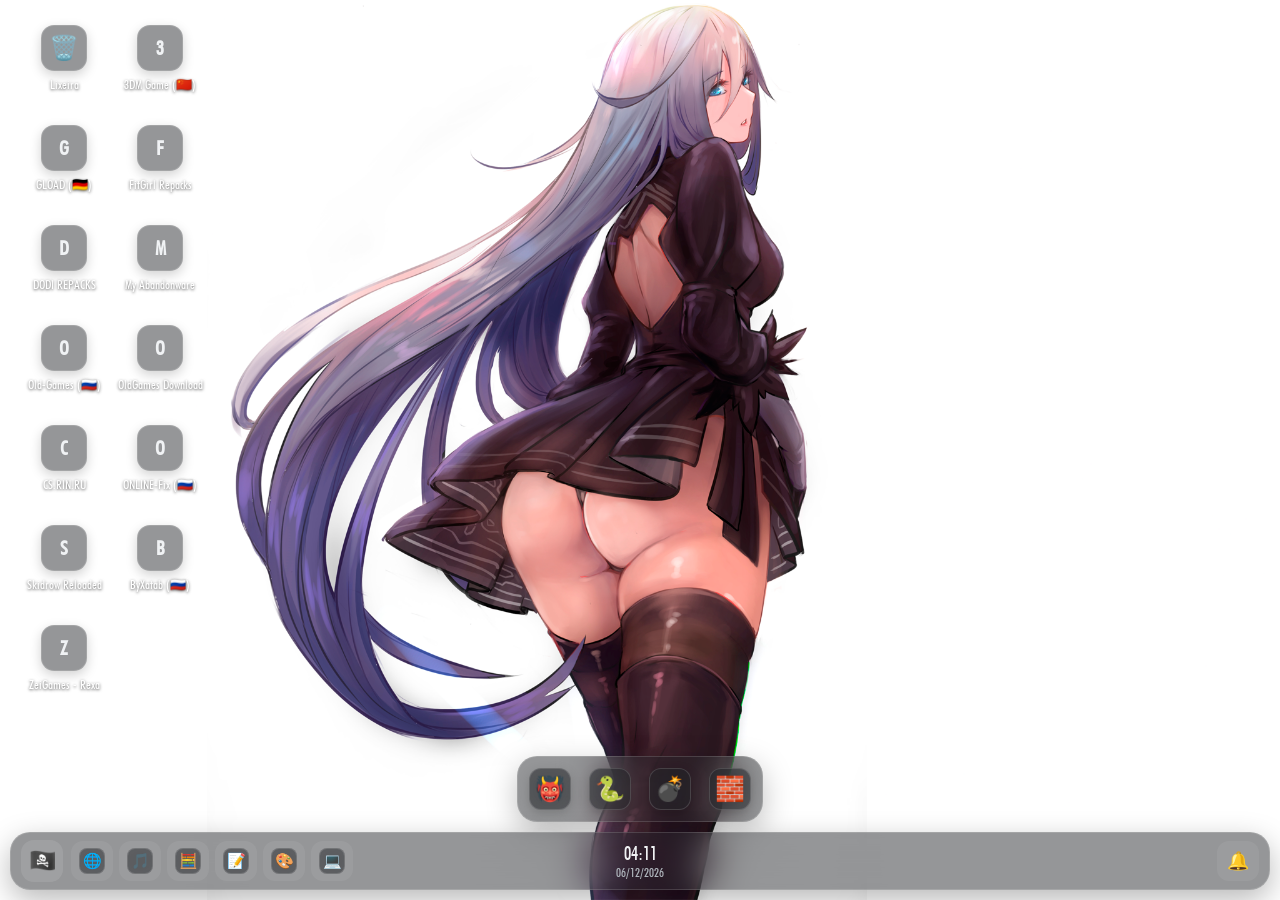
==== index.html @ 624b6090 "Temas, novo link, menus de clique direito e taskbar reordenável" ====
<!DOCTYPE html>
<html lang="pt-BR">
<head>
<meta charset="UTF-8">
<meta name="viewport" content="width=device-width, initial-scale=1.0">
<title>🏴‍☠️PIRATINHA🏴‍☠️</title>
<link rel="icon" type="image/x-icon" href="./Images/favicon.ico">
<style>
@font-face { font-family: "Futura"; src: url('futura medium condensed bt.ttf') format('truetype'); }

:root {
  --wallpaper: #87ceeb;                 /* azul celeste — cor de fundo padrão */
  --glass: rgba(34, 36, 40, .48);
  --glass-strong: rgba(28, 30, 34, .68);
  --glass-line: rgba(255, 255, 255, .14);
  --text: #f0f2f4;
  --text-dim: #aeb4bb;
  --accent: #4aa8ff;
  --radius: 18px;
  --taskbar-h: 58px;
  --blur: 22px;
  --dock-h: 70px;
}
* { box-sizing: border-box; }
html, body { height: 100%; margin: 0; }
html { color-scheme: dark; }
* { scrollbar-width: thin; scrollbar-color: rgba(255,255,255,.28) transparent; }
::-webkit-scrollbar { width: 10px; height: 10px; }
::-webkit-scrollbar-track, ::-webkit-scrollbar-corner { background: transparent; }
::-webkit-scrollbar-thumb { background: rgba(255,255,255,.26); border: 2px solid transparent; border-radius: 10px; background-clip: padding-box; }
::-webkit-scrollbar-thumb:hover { background: rgba(255,255,255,.4); background-clip: padding-box; }
body { font-family: "Futura", system-ui, sans-serif; overflow: hidden; background: var(--wallpaper); }

[data-mode="old"] #os { display: none; }
[data-mode="os"] #old { display: none; }

/* ============ MODO OS ============ */
#os {
  position: fixed; inset: 0; color: var(--text); user-select: none; -webkit-user-select: none;
  background: var(--wallpaper) center / cover no-repeat;
}
#os.dragging iframe { pointer-events: none; }

#desktop { position: absolute; inset: 0 0 calc(var(--taskbar-h) + 20px + var(--dock-h)) 0; z-index: 1; }
.icon {
  position: absolute; width: var(--cw, 96px); height: var(--ch, 100px); display: flex; flex-direction: column; align-items: center; gap: 6px;
  padding: 8px 4px; border-radius: 14px; border: 1px solid transparent; background: none;
  color: #fff; text-shadow: 0 1px 3px rgba(0,0,0,.65); font: inherit; font-size: 13px; line-height: 1.15;
  cursor: default; text-align: center; touch-action: none; transition: left .12s, top .12s;
}
.icon:hover { background: rgba(255,255,255,.22); }
.icon:focus-visible, .icon.sel { outline: none; background: rgba(255,255,255,.32); border-color: rgba(255,255,255,.7); }
.icon.drag { transition: none; z-index: 99990; opacity: .92; cursor: grabbing; }
.icon.hot { background: rgba(255,255,255,.5); border-color: #fff; }
.icon span { overflow-wrap: anywhere; pointer-events: none; }
.icon .tile { pointer-events: none; }
.tile {
  width: 46px; height: 46px; flex: none; border-radius: 13px; display: grid; place-items: center;
  background: var(--glass); border: 1px solid var(--glass-line);
  backdrop-filter: blur(var(--blur)); -webkit-backdrop-filter: blur(var(--blur));
  box-shadow: 0 4px 12px rgba(0,0,0,.18); overflow: hidden;
}
.tile img { width: 26px; height: 26px; }
.tile b { color: var(--text); font-size: 20px; text-shadow: none; }
.tile i { font-style: normal; font-size: 24px; text-shadow: none; }
.badge { position: absolute; top: 2px; right: 18px; min-width: 18px; height: 18px; padding: 0 5px; border-radius: 9px; background: var(--accent); color: #fff; font-size: 11px; display: grid; place-items: center; text-shadow: none; }
.badge:empty { display: none; }

/* janelas */
.win {
  position: absolute; display: flex; flex-direction: column; min-width: 320px; min-height: 220px;
  background: var(--glass-strong); border: 1px solid var(--glass-line); border-radius: var(--radius);
  backdrop-filter: blur(var(--blur)) saturate(1.4); -webkit-backdrop-filter: blur(var(--blur)) saturate(1.4);
  box-shadow: 0 18px 50px rgba(0,0,0,.35); resize: both; overflow: hidden;
}
.win.min { display: none; }
.win.max { inset: 10px 10px calc(var(--taskbar-h) + 20px + var(--dock-h)) 10px !important; width: auto !important; height: auto !important; resize: none; }
.win:not(.active) { box-shadow: 0 8px 24px rgba(0,0,0,.25); }
.win:not(.active) .bar { opacity: .7; }
.bar { display: flex; align-items: center; gap: 10px; height: 42px; padding: 0 10px 0 12px; flex: none; touch-action: none; cursor: default; border-bottom: 1px solid var(--glass-line); }
.bar .tile { width: 24px; height: 24px; border-radius: 7px; box-shadow: none; }
.bar .tile img { width: 15px; height: 15px; }
.bar .tile b { font-size: 12px; }
.bar .tile i { font-size: 14px; }
.bar .title { flex: 1; min-width: 0; font-size: 14px; white-space: nowrap; overflow: hidden; text-overflow: ellipsis; }
.wbtn { width: 30px; height: 30px; border: 0; border-radius: 9px; background: transparent; color: var(--text); font: inherit; font-size: 15px; display: grid; place-items: center; cursor: pointer; text-decoration: none; }
.wbtn:hover { background: rgba(255,255,255,.14); }
.wbtn.close:hover { background: #e5484d; }
.view { flex: 1; min-height: 0; background: #fff; margin: 0 6px; border-radius: 10px; overflow: hidden; }
.view iframe { width: 100%; height: 100%; border: 0; display: block; }
.view.sys { background: transparent; overflow: auto; margin: 0; padding: 10px 12px 12px; }
.hint { flex: none; padding: 7px 12px 8px; font-size: 12px; color: var(--text-dim); }
.hint a { color: var(--accent); }

/* listas dentro de janelas de sistema (lixeira, plano de fundo) */
.sysbar { display: flex; justify-content: space-between; align-items: center; gap: 8px; margin-bottom: 10px; font-size: 13px; color: var(--text-dim); }
.pill { height: 32px; padding: 0 12px; border: 1px solid var(--glass-line); border-radius: 10px; background: rgba(255,255,255,.08); color: var(--text); font: inherit; font-size: 13px; cursor: pointer; }
.pill:hover { background: rgba(255,255,255,.18); }
.srow { display: flex; align-items: center; gap: 10px; width: 100%; padding: 8px 10px; margin-bottom: 4px; border: 1px solid transparent; border-radius: 12px; background: rgba(255,255,255,.05); color: var(--text); font: inherit; font-size: 14px; text-align: left; }
.srow .grow { flex: 1; min-width: 0; overflow: hidden; text-overflow: ellipsis; white-space: nowrap; }
button.srow { cursor: pointer; }
button.srow:hover { background: rgba(255,255,255,.14); }
.srow.on { border-color: var(--accent); }
.srow .tile { width: 30px; height: 30px; border-radius: 9px; box-shadow: none; }
.srow .tile img { width: 18px; height: 18px; }
.srow .tile b { font-size: 14px; }
.thumb { width: 56px; height: 36px; flex: none; border-radius: 8px; background: #3b4048 center / cover no-repeat; border: 1px solid var(--glass-line); }
.srow .pick { flex: 1; min-width: 0; display: flex; align-items: center; gap: 10px; padding: 0; border: 0; background: none; color: inherit; font: inherit; text-align: left; cursor: pointer; }
.srow a.pill { display: inline-grid; place-items: center; width: 32px; padding: 0; text-decoration: none; }
.empty { margin: 18px 4px; font-size: 14px; color: var(--text-dim); line-height: 1.4; }

/* taskbar */
#taskbar {
  position: absolute; left: 10px; right: 10px; bottom: 10px; height: var(--taskbar-h); z-index: 99999;
  display: flex; align-items: center; gap: 8px; padding: 0 10px;
  background: var(--glass); border: 1px solid var(--glass-line); border-radius: 20px;
  backdrop-filter: blur(var(--blur)) saturate(1.4); -webkit-backdrop-filter: blur(var(--blur)) saturate(1.4);
  box-shadow: 0 10px 30px rgba(0,0,0,.28);
}
#tasks { flex: 1; min-width: 0; display: flex; gap: 6px; overflow-x: auto; scrollbar-width: none; }
.task { position: relative; flex: none; max-width: 170px; height: 40px; display: flex; align-items: center; gap: 8px; padding: 0 12px 0 8px; border: 1px solid transparent; border-radius: 12px; background: rgba(255,255,255,.06); color: var(--text); font: inherit; font-size: 13px; cursor: pointer; }
.task:hover { background: rgba(255,255,255,.14); }
.task.active { background: rgba(255,255,255,.18); border-color: var(--glass-line); }
.task.active::after { content: ""; position: absolute; left: 50%; bottom: 2px; width: 14px; height: 3px; margin-left: -7px; border-radius: 3px; background: var(--accent); }
.task .tile { width: 24px; height: 24px; border-radius: 7px; box-shadow: none; }
.task .tile img { width: 15px; height: 15px; }
.task .tile b { font-size: 12px; }
.task .tile i { font-size: 14px; }
.task span { overflow: hidden; text-overflow: ellipsis; white-space: nowrap; }
#startbtn { width: 42px; height: 42px; flex: none; border: 0; border-radius: 13px; background: rgba(255,255,255,.1); font-size: 22px; cursor: pointer; }
#startbtn:hover, #startbtn[aria-expanded="true"] { background: rgba(255,255,255,.22); }
#clock { position: absolute; left: 50%; top: 50%; transform: translate(-50%, -50%); padding: 0 6px; font-size: 19px; text-align: center; line-height: 1.15; color: var(--text); white-space: nowrap; pointer-events: none; }
#clock small { display: block; font-size: 13px; color: var(--text-dim); }

/* fixados na taskbar */
#pins, #tools { flex: none; display: flex; gap: 6px; }
.sep { flex: none; width: 1px; height: 26px; background: var(--glass-line); margin: 0 2px; }
.pin { position: relative; flex: none; width: 42px; height: 40px; display: grid; place-items: center; padding: 0; border: 1px solid transparent; border-radius: 12px; background: rgba(255,255,255,.06); cursor: pointer; }
.pin:hover { background: rgba(255,255,255,.14); }
.pin.active { background: rgba(255,255,255,.18); border-color: var(--glass-line); }
.pin .tile { width: 26px; height: 26px; border-radius: 8px; box-shadow: none; }
.pin .tile img { width: 16px; height: 16px; }
.pin .tile b { font-size: 13px; }
.pin .tile i { font-size: 15px; }
.pin.open::after { content: ""; position: absolute; left: 50%; bottom: 2px; width: 5px; height: 3px; margin-left: -2px; border-radius: 3px; background: var(--text-dim); }
.pin.active::after { width: 14px; margin-left: -7px; background: var(--accent); }

/* dock de jogos */
#dock {
  position: absolute; left: 50%; bottom: calc(var(--taskbar-h) + 20px); transform: translateX(-50%); z-index: 99997;
  display: flex; gap: 8px; padding: 6px; max-width: calc(100vw - 20px);
  background: var(--glass); border: 1px solid var(--glass-line); border-radius: 20px;
  backdrop-filter: blur(var(--blur)) saturate(1.4); -webkit-backdrop-filter: blur(var(--blur)) saturate(1.4);
  box-shadow: 0 10px 30px rgba(0,0,0,.25);
}
.dk { position: relative; width: 52px; height: 52px; display: grid; place-items: center; padding: 0; border: 1px solid transparent; border-radius: 14px; background: none; cursor: pointer; }
.dk:hover { background: rgba(255,255,255,.14); }
.dk .tile { width: 42px; height: 42px; border-radius: 12px; }
.dk .tile i { font-size: 24px; }
.dk.open::after { content: ""; position: absolute; left: 50%; bottom: -1px; width: 5px; height: 3px; margin-left: -2px; border-radius: 3px; background: var(--text-dim); }
.dk.active::after { width: 14px; margin-left: -7px; background: var(--accent); }
.dk::before { content: attr(data-label); position: absolute; bottom: calc(100% + 10px); left: 50%; transform: translateX(-50%); padding: 4px 9px; border-radius: 8px; background: var(--glass-strong); border: 1px solid var(--glass-line); color: var(--text); font-size: 12px; white-space: nowrap; opacity: 0; pointer-events: none; transition: opacity .12s; }
.dk:hover::before { opacity: 1; }

/* tamanho dos ícones, mini-apps, menu de contexto */
.icon .tile { width: var(--ts, 46px); height: var(--ts, 46px); }
.icon .tile img { width: calc(var(--ts, 46px) * .56); height: calc(var(--ts, 46px) * .56); }
.icon .tile i { font-size: calc(var(--ts, 46px) * .52); }
textarea, input[type=text] { user-select: text; -webkit-user-select: text; }
.note { width: 100%; height: 100%; resize: none; border: 0; outline: 0; background: transparent; color: var(--text); font: inherit; font-size: 15px; line-height: 1.5; }
.calc { display: grid; grid-template-columns: repeat(4, 1fr); grid-template-rows: 70px repeat(6, 1fr); gap: 6px; height: 100%; }
.calc .scr { grid-column: 1 / -1; display: flex; align-items: flex-end; justify-content: flex-end; padding: 8px 12px; font-size: 28px; overflow: hidden; background: rgba(0,0,0,.25); border-radius: 12px; }
.calc button { border: 1px solid var(--glass-line); border-radius: 12px; background: rgba(255,255,255,.08); color: var(--text); font: inherit; font-size: 20px; cursor: pointer; }
.calc button:hover { background: rgba(255,255,255,.18); }
.calc .op { background: rgba(74,168,255,.28); }
#ctx { position: fixed; z-index: 100000; min-width: 220px; padding: 6px; display: none; background: var(--glass-strong); border: 1px solid var(--glass-line); border-radius: 14px; backdrop-filter: blur(var(--blur)) saturate(1.4); -webkit-backdrop-filter: blur(var(--blur)) saturate(1.4); box-shadow: 0 14px 40px rgba(0,0,0,.35); }
#ctx button { display: block; width: 100%; padding: 9px 12px; border: 0; border-radius: 9px; background: none; color: var(--text); font: inherit; font-size: 14px; text-align: left; cursor: pointer; }
#ctx button:hover { background: rgba(255,255,255,.14); }
.view.br { padding: 0; display: flex; flex-direction: column; overflow: hidden; }
.tabs { display: flex; align-items: center; gap: 4px; padding: 6px 8px 0; overflow-x: auto; flex: none; }
.tab { display: flex; align-items: center; gap: 6px; max-width: 180px; height: 32px; padding: 0 6px 0 12px; border-radius: 10px 10px 0 0; background: rgba(255,255,255,.06); font-size: 13px; white-space: nowrap; cursor: pointer; }
.tab.on { background: rgba(255,255,255,.18); }
.tab span { overflow: hidden; text-overflow: ellipsis; }
.addr { display: flex; gap: 6px; padding: 6px 8px; flex: none; }
.addr input { flex: 1; min-width: 0; height: 34px; padding: 0 12px; border-radius: 10px; border: 1px solid var(--glass-line); background: rgba(255,255,255,.08); color: var(--text); font: inherit; font-size: 14px; outline: 0; }
.frames { position: relative; flex: 1; min-height: 0; margin: 0 6px 6px; border-radius: 10px; overflow: hidden; background: #fff; }
.bmsg { position: absolute; inset: 0; z-index: 1; display: none; flex-direction: column; align-items: center; justify-content: center; gap: 10px; padding: 24px; text-align: center; background: rgba(28,30,34,.94); color: var(--text); }
.bmsg b { font-size: 18px; font-weight: normal; }
.bmsg span { max-width: 420px; font-size: 14px; line-height: 1.4; color: var(--text-dim); }
.frames iframe { width: 100%; height: 100%; border: 0; display: none; }
.pill.on { border-color: var(--accent); }

/* animações, taskbar no topo, jogos, paint, terminal, spotify */
.win { animation: wopen .14s ease-out; }
@keyframes wopen { from { opacity: 0; } }
.win.closing { opacity: 0; transition: opacity .12s; pointer-events: none; }
.noanim .win { animation: none; } .noanim .win.closing { transition: none; }
@media (prefers-reduced-motion: reduce) { .win { animation: none; } }
#os.tbtop #taskbar { bottom: auto; top: 10px; }
#os.tbtop #start { bottom: auto; top: calc(var(--taskbar-h) + 20px); }
#os.tbtop #dock { bottom: 10px; }
#os.tbtop #desktop { inset: calc(var(--taskbar-h) + 20px) 0 calc(var(--dock-h) + 10px) 0; }
#os.tbtop .win.max { inset: calc(var(--taskbar-h) + 20px) 10px calc(var(--dock-h) + 10px) 10px !important; }
.gw { display: flex; flex-direction: column; align-items: center; gap: 8px; }
.gw canvas { max-width: 100%; border: 1px solid var(--glass-line); border-radius: 8px; }
.hud { font-size: 14px; color: var(--text-dim); text-align: center; }
.ptools { display: flex; flex-wrap: wrap; gap: 6px; align-items: center; margin-bottom: 8px; }
.pcv { width: 100%; height: auto; background: #fff; border-radius: 8px; touch-action: none; cursor: crosshair; }
.term { height: 100%; overflow: auto; padding: 10px; border-radius: 10px; background: #0b0d10; color: #7cfc9a; font: 13px/1.4 ui-monospace, monospace; user-select: text; -webkit-user-select: text; }
.term .out div { white-space: pre-wrap; } .term .in { display: flex; }
.term input { flex: 1; min-width: 0; border: 0; outline: 0; background: none; color: inherit; font: inherit; }
.sp { flex: 1; min-width: 0; height: 34px; padding: 0 12px; border-radius: 10px; border: 1px solid var(--glass-line); background: rgba(255,255,255,.08); color: var(--text); font: inherit; font-size: 14px; outline: 0; }

/* notificações, modal, reboot */
#bell { font-size: 18px; color: var(--text); } .dot { position: absolute; top: 7px; right: 9px; width: 9px; height: 9px; border-radius: 50%; background: #e5484d; border: 1px solid var(--glass-strong); display: none; } #bell.alert .dot { display: block; }
#toasts { position: absolute; right: 14px; bottom: calc(var(--taskbar-h) + 20px); z-index: 99996; display: flex; flex-direction: column; gap: 8px; pointer-events: none; }
#os.tbtop #toasts { bottom: 20px; } #os.tbtop #npanel { bottom: auto; top: calc(var(--taskbar-h) + 20px); }
.toast { pointer-events: auto; display: flex; gap: 12px; align-items: center; width: 310px; padding: 12px 14px; border-radius: 14px; background: var(--glass-strong); border: 1px solid var(--glass-line); backdrop-filter: blur(var(--blur)); -webkit-backdrop-filter: blur(var(--blur)); box-shadow: 0 12px 32px rgba(0,0,0,.35); cursor: pointer; animation: wopen .2s; }
.toast.game { background: linear-gradient(135deg, rgba(23,26,33,.96), rgba(34,48,66,.96)); border-color: rgba(102,192,244,.45); }
.toast.out { opacity: 0; transition: opacity .25s; } .noanim .toast { animation: none; }
.toast .ti { font-size: 26px; } .toast b { display: block; font-size: 14px; font-weight: normal; } .toast em { font-style: normal; font-size: 13px; color: var(--text-dim); }
#npanel { position: absolute; right: 10px; bottom: calc(var(--taskbar-h) + 20px); z-index: 99998; display: none; width: min(360px, calc(100vw - 20px)); max-height: 420px; overflow: auto; padding: 12px; background: var(--glass-strong); border: 1px solid var(--glass-line); border-radius: 18px; backdrop-filter: blur(var(--blur)); -webkit-backdrop-filter: blur(var(--blur)); box-shadow: 0 20px 50px rgba(0,0,0,.4); }
.nh { display: flex; justify-content: space-between; align-items: center; margin-bottom: 10px; } .nh b { font-weight: normal; }
.pill.danger { background: rgba(229,72,77,.16); border-color: rgba(229,72,77,.5); color: #ffb4b6; } .pill.danger:hover { background: rgba(229,72,77,.3); }
.modal { position: fixed; inset: 0; z-index: 100001; display: grid; place-items: center; background: rgba(0,0,0,.45); }
.modal .box { width: min(380px, calc(100vw - 32px)); padding: 20px; border-radius: 18px; background: var(--glass-strong); border: 1px solid var(--glass-line); backdrop-filter: blur(var(--blur)); -webkit-backdrop-filter: blur(var(--blur)); box-shadow: 0 20px 60px rgba(0,0,0,.5); }
.modal p { margin: 0 0 16px; line-height: 1.5; } .modal .mb { display: flex; justify-content: flex-end; gap: 8px; }
.blackout { position: fixed; inset: 0; z-index: 100003; background: #000; color: #777; display: grid; place-items: center; font-size: 18px; text-align: center; padding: 24px; cursor: pointer; }
.bsod { position: fixed; inset: 0; z-index: 100004; background: #0a56b8; color: #fff; padding: 8vw; font-size: 20px; line-height: 1.5; }
.pbar { height: 10px; border-radius: 6px; background: rgba(255,255,255,.12); overflow: hidden; } .pbar i { display: block; height: 100%; width: 0; background: var(--accent); transition: width .3s; }
.startfoot { display: flex; justify-content: flex-end; gap: 6px; padding-top: 10px; border-top: 1px solid var(--glass-line); }

.blackout.upd { cursor: default; color: #ddd; background: #0b0d10; } .upd p { margin: 6px 0; } .upd .up2 { font-size: 28px; } .upd .uw { font-size: 14px; color: #888; }
.spin { width: 44px; height: 44px; margin: 0 auto 18px; border-radius: 50%; border: 4px solid rgba(255,255,255,.2); border-top-color: #fff; animation: spin 1s linear infinite; } @keyframes spin { to { transform: rotate(360deg); } }

/* start menu */
#start {
  position: absolute; left: 10px; bottom: calc(var(--taskbar-h) + 20px); z-index: 99998;
  width: min(340px, calc(100vw - 20px)); max-height: min(520px, calc(100vh - 100px));
  display: none; flex-direction: column; gap: 12px; padding: 14px;
  background: var(--glass-strong); border: 1px solid var(--glass-line); border-radius: 22px;
  backdrop-filter: blur(var(--blur)) saturate(1.4); -webkit-backdrop-filter: blur(var(--blur)) saturate(1.4);
  box-shadow: 0 20px 60px rgba(0,0,0,.4);
}
#start.open { display: flex; animation: pop .14s ease-out; }
@keyframes pop { from { opacity: 0; transform: translateY(8px) scale(.98); } }
.starthead { display: flex; justify-content: space-between; align-items: center; gap: 10px; }
.starthead b { font-size: 18px; font-weight: normal; letter-spacing: .06em; }
.starthead button { height: 34px; padding: 0 12px; border: 1px solid var(--glass-line); border-radius: 11px; background: rgba(255,255,255,.08); color: var(--text); font: inherit; font-size: 13px; cursor: pointer; }
.starthead button:hover { background: rgba(255,255,255,.18); }
#search { width: 100%; height: 40px; padding: 0 14px; border-radius: 12px; border: 1px solid var(--glass-line); background: rgba(255,255,255,.08); color: var(--text); font: inherit; font-size: 14px; outline: none; user-select: text; -webkit-user-select: text; }
#search:focus { border-color: var(--accent); }
#search::placeholder { color: var(--text-dim); }
#apps { overflow-y: auto; display: flex; flex-direction: column; gap: 2px; padding-right: 2px; }
#apps h3 { margin: 10px 0 4px 6px; font-size: 12px; font-weight: normal; color: var(--text-dim); }
#apps h3:first-child { margin-top: 0; }
.row { display: flex; justify-content: space-between; align-items: baseline; gap: 12px; width: 100%; padding: 9px 12px; border: 0; border-radius: 10px; background: none; color: var(--text); font: inherit; font-size: 14px; text-align: left; cursor: pointer; }
.row:hover, .row:focus-visible { background: rgba(255,255,255,.14); outline: none; }
.row .h { flex: none; font-size: 11px; color: var(--text-dim); }

/* ============ MODO ANTIGO (estilos originais) ============ */
#old { position: fixed; inset: 0; background: black; text-align: center; overflow: auto; font-family: "Futura", "monospace"; }
#old h1 { font-size: 125px; margin-top: 50px; color: #d9d9d9; text-align: center; text-shadow: 2px 2px 4px #404040; font-family: "Futura", "monospace"; }
#old h2 { color: white; font-family: "Futura", "monospace"; font-size: 20px; letter-spacing: 4px; text-transform: uppercase; margin: 0; }
#old .divider { display: flex; align-items: center; width: 60%; max-width: 600px; margin: 25px auto; }
#old .divider::before, #old .divider::after { content: ""; flex: 1; height: 1px; background-color: #404040; }
#old .divider span { padding: 0 15px; font-size: 12px; letter-spacing: 3px; color: #808080; font-family: "Futura", "monospace"; }
#old section { margin-top: 20px; }
#old .link { position: relative; font-size: 25px; display: flex; flex-wrap: wrap; justify-content: center; margin-top: 15px; }
#old .link a:link, #old .link a:visited { box-sizing: border-box; background-color: #0d0d0d; color: #d9d9d9; padding: 20px; border: 2px solid transparent; border-radius: 20px; text-align: center; text-decoration: none; display: inline-block; margin: -1px; }
#old .link a:hover, #old .link a:active { color: #0066CC; background-color: transparent; border-color: #003568; z-index: 1; position: relative; }
#old footer { color: #151515; font-size: 8px; position: absolute; bottom: 0; right: 0; }
#old footer a:link, #old footer a:visited { color: #151515; text-decoration: none; }
#old footer a:hover, #old footer a:active { color: purple; }
#oldswitch { position: fixed; left: 14px; bottom: 14px; z-index: 5; height: 34px; padding: 0 12px; border: 1px solid rgba(255,255,255,.14); border-radius: 11px; background: rgba(255,255,255,.08); color: #f0f2f4; font: inherit; font-size: 13px; cursor: pointer; }
#oldswitch:hover { background: rgba(255,255,255,.18); }

@media (max-width: 640px) { #clock { display: none; } .win { min-width: 0; } }
@media (prefers-reduced-motion: reduce) { #start.open { animation: none; } .icon { transition: none; } }
</style>
</head>
<body data-mode="os">

<!-- ================= MODO OS ================= -->
<div id="os">
  <div id="desktop"></div>
  <div id="dock"></div>
  <div id="ctx"></div>
  <div id="toasts"></div>
  <div id="npanel"></div>

  <div id="start" role="dialog" aria-label="Menu Iniciar">
    <div class="starthead"><b>🏴‍☠️ PIRATINHA</b><button id="startset">Configurações</button></div>
    <input id="search" type="search" placeholder="Buscar site…" autocomplete="off">
    <div id="apps"></div>
    <div class="startfoot"><button class="pill" id="st-off">⏻ Desligar</button><button class="pill" id="st-re">⟳ Reiniciar</button></div>
  </div>

  <div id="taskbar">
    <button id="startbtn" aria-label="Menu Iniciar" aria-expanded="false" title="Iniciar">🏴‍☠️</button>
    <div id="tools"></div>
    <div id="tasks"></div>
    <button id="bell" class="pin" title="Notificações" aria-label="Notificações">🔔<i class="dot"></i></button>
    <div id="clock"></div>
  </div>
</div>

<!-- ================= MODO ANTIGO ================= -->
<div id="old">
  <h1>🏴‍☠️PIRATINHA🏴‍☠️</h1>
  <section>
    <h2>Recomendados</h2>
    <div class="link" id="old-rec"></div>
  </section>
  <div class="divider"><span>Outros</span></div>
  <section>
    <div class="link" id="old-out"></div>
  </section>
  <footer><p><a href="https://desciclopedia.org/wiki/Especial:Aleat%C3%B3ria" target="_blank">AAAAAAAAAA</a></p></footer>
  <button id="oldswitch" data-switch title="Voltar ao modo OS">Modo OS</button>
</div>

<script>
const LINKS = [
  { n: 'CS.RIN.RU',          u: 'https://cs.rin.ru/forum/index.php',              g: 'rec' },
  { n: 'FitGirl Repacks',    u: 'https://fitgirl-repacks.site/',                  g: 'rec' },
  { n: 'DODI REPACKS',       u: 'https://dodi-repacks.site/',                     g: 'rec' },
  { n: 'Skidrow Reloaded',   u: 'https://www.skidrowreloaded.com/',               g: 'rec' },
  { n: 'ByXatab (🇷🇺)',       u: 'https://byxatab.com/',                           g: 'rec' },
  { n: 'GLOAD (🇩🇪)',         u: 'https://gload.to/',                              g: 'out' },
  { n: 'ZeiGames - Rexa',    u: 'https://zeigames.com/',                          g: 'out' },
  { n: 'OldGames Download',  u: 'https://oldgamesdownload.com/browse/platform/',  g: 'out' },
  { n: 'My Abandonware',     u: 'https://www.myabandonware.com/',                 g: 'out' },
  { n: 'ONLINE-Fix (🇷🇺)',    u: 'https://online-fix.me/',                         g: 'out' },
  { n: 'Old-Games (🇷🇺)',     u: 'https://www.old-games.ru/catalog/',              g: 'out' },
  { n: '3DM Game (🇨🇳)',      u: 'https://www.3dmgame.com/games',                  g: 'out' },
];
const GAMES = [                                  // aparecem na dock; adicione novos jogos aqui
  { n: 'DOOM', file: 'DOOM.exe', u: './games/index.html', g: 'game', e: '👹', local: true, max: true },
];
const FOOTER_URL = 'https://desciclopedia.org/wiki/Especial:Aleat%C3%B3ria';


const $ = (s, r = document) => r.querySelector(s);
const os = $('#os'), desk = $('#desktop'), startEl = $('#start'), startBtn = $('#startbtn');
const store = {
  get(k, d) { try { const v = localStorage.getItem(k); return v ? JSON.parse(v) : d; } catch (e) { return d; } },
  set(k, v) { try { localStorage.setItem(k, JSON.stringify(v)); } catch (e) {} },
};

/* ---------- tiles ---------- */
function tile(l) {
  const t = document.createElement('div'); t.className = 'tile';
  if (l.e) { t.innerHTML = '<i>' + l.e + '</i>'; return t; }
  const img = new Image(); img.alt = ''; img.draggable = false;
  img.src = 'https://www.google.com/s2/favicons?domain=' + new URL(l.u).hostname + '&sz=64';
  img.onerror = () => { t.innerHTML = ''; const b = document.createElement('b'); b.textContent = l.n.replace(/[^\p{L}\p{N}]/gu, '').charAt(0).toUpperCase(); t.append(b); };
  t.append(img); return t;
}
const etile = e => () => { const t = document.createElement('div'); t.className = 'tile'; t.innerHTML = '<i>' + e + '</i>'; return t; };

/* ---------- janelas ---------- */
const wins = new Map(); let z = 10, offset = 0, active = null;
function createWindow(o) {
  closeStart(); o.pin = o.pin || pinBtns.get(o.id);
  if (wins.has(o.id)) { const w = wins.get(o.id); w.el.classList.remove('min'); focusWin(w); return w; }
  const vw = innerWidth, vh = innerHeight - 160;
  const W = Math.min(o.w, vw - 20), H = Math.min(o.h, vh - 20);
  const el = document.createElement('div'); el.className = 'win';
  const o2 = offset - 48;                          // pequeno deslocamento para janelas não ficarem exatamente empilhadas
  el.style.cssText = `width:${W}px;height:${H}px;left:${Math.max(10, Math.min(Math.round((vw - W) / 2 + o2), vw - W - 10))}px;top:${Math.max(10, Math.round((vh - H) / 2 + o2))}px`;
  offset = (offset + 24) % 120;
  el.innerHTML = `<div class="bar"><span class="title"></span>${o.ext ? '<a class="wbtn ext" target="_blank" rel="noopener" title="Abrir em nova aba">↗</a>' : ''}
    <button class="wbtn mn" title="Minimizar">–</button><button class="wbtn mx" title="Maximizar">▢</button><button class="wbtn close" title="Fechar">✕</button></div>
    <div class="view${o.sys ? ' sys' : ''}"></div>${o.hint || ''}`;
  $('.bar', el).prepend(o.mk()); $('.title', el).textContent = o.title;
  if (o.ext) $('.ext', el).href = o.ext;

  let btn = o.pin;                                   // app fixado (taskbar ou dock): reaproveita o botão
  if (btn) btn.classList.add('open');
  else {
    btn = document.createElement('button'); btn.className = 'task';
    btn.append(o.mk()); const sp = document.createElement('span'); sp.textContent = o.title; btn.append(sp);
    $('#tasks').append(btn);
  }
  os.append(el);

  const w = { id: o.id, el, btn };
  wins.set(o.id, w);
  o.body($('.view', el), w);
  if (!o.pin) btn.onclick = () => toggleWin(w);
  el.addEventListener('pointerdown', () => focusWin(w));
  $('.mn', el).onclick = () => minimize(w);
  $('.mx', el).onclick = () => el.classList.toggle('max');
  $('.close', el).onclick = () => { const kill = () => { el.remove(); if (o.pin) btn.classList.remove('open', 'active'); else btn.remove(); wins.delete(o.id); if (active === w) active = null; refresh(); }; if (pref.an) { el.classList.add('closing'); setTimeout(kill, 130); } else kill(); };

  const bar = $('.bar', el);
  bar.addEventListener('contextmenu', e => showCtx(e, [['➖ Minimizar', () => minimize(w)], [el.classList.contains('max') ? '🗗 Restaurar' : '🗖 Maximizar', () => el.classList.toggle('max')], ...(o.ext ? [['↗ Abrir em nova aba', () => window.open(o.ext, '_blank', 'noopener')]] : []), ['✕ Fechar', () => $('.close', el).click()]]));
  bar.addEventListener('dblclick', e => { if (!e.target.closest('.wbtn')) el.classList.toggle('max'); });
  bar.addEventListener('pointerdown', e => {
    if (e.target.closest('.wbtn') || el.classList.contains('max')) return;
    const r = el.getBoundingClientRect(), dx = e.clientX - r.left, dy = e.clientY - r.top;
    bar.setPointerCapture(e.pointerId); os.classList.add('dragging');
    const move = ev => {
      el.style.left = Math.max(-r.width + 80, Math.min(ev.clientX - dx, innerWidth - 80)) + 'px';
      el.style.top = Math.max(0, Math.min(ev.clientY - dy, innerHeight - 100)) + 'px';
    };
    const up = () => { os.classList.remove('dragging'); bar.removeEventListener('pointermove', move); bar.removeEventListener('pointerup', up); bar.removeEventListener('pointercancel', up); };
    bar.addEventListener('pointermove', move); bar.addEventListener('pointerup', up); bar.addEventListener('pointercancel', up);
  });
  el.addEventListener('pointerdown', e => {          // canto de redimensionar: iframe não pode roubar o mouse
    const r = el.getBoundingClientRect();
    if (e.clientX > r.right - 22 && e.clientY > r.bottom - 22) {
      os.classList.add('dragging'); addEventListener('pointerup', () => os.classList.remove('dragging'), { once: true });
    }
  });
  focusWin(w); return w;
}
function toggleWin(w) { if (active === w && !w.el.classList.contains('min')) minimize(w); else { w.el.classList.remove('min'); focusWin(w); } }
function minimize(w) { const f = () => { w.el.classList.add('min'); w.el.classList.remove('closing'); }; if (pref.an) { w.el.classList.add('closing'); setTimeout(f, 130); } else f(); if (active === w) active = null; refresh(); }
function focusWin(w) { active = w; w.el.style.zIndex = ++z; refresh(); }
function refresh() { wins.forEach(w => { const on = w === active && !w.el.classList.contains('min'); w.el.classList.toggle('active', on); w.btn.classList.toggle('active', on); }); }

const pinBtns = new Map();                           // url -> botão fixado (taskbar ou dock)
function toggleApp(l) { const w = wins.get(l.u); if (w) toggleWin(w); else openApp(l); }
function openApp(l) {
  const isNew = !wins.has(l.u);
  const w = createWindow({
    pin: pinBtns.get(l.u),
    id: l.u, title: l.n, mk: () => tile(l), w: l.local ? 1000 : 960, h: l.local ? 660 : 620, ext: l.u,
    hint: l.local ? `<div class="hint">Clique dentro do jogo para ativar teclado e mouse. <a target="_blank" rel="noopener" href="${l.u}">Abrir em nova aba</a></div>` : `<div class="hint">Página em branco ou recusada? O site bloqueia exibição incorporada. <a target="_blank" rel="noopener" href="${l.u}">Abrir em nova aba</a></div>`,
    body: v => { v.innerHTML = `<iframe src="${l.u}" referrerpolicy="no-referrer" allow="fullscreen"></iframe>`; $('iframe', v).title = l.n; },
  });
  if (isNew && l.max) w.el.classList.add('max');      // jogos abrem maximizados
}

/* ---------- grid de ícones ---------- */
let CW = 96, CH = 100; const PAD = 16;
let cols = 1, rows = 1;
const saved = {};                                      // posições da sessão: url -> [coluna, linha] (sorteadas a cada acesso)
const ORDER = [...LINKS];
if (store.get('piratinha-pref', {}).shuf !== false) for (let i = ORDER.length - 1; i > 0; i--) { const j = Math.floor(Math.random() * (i + 1)); [ORDER[i], ORDER[j]] = [ORDER[j], ORDER[i]]; }
let frozen = false;
const trashed = new Set(store.get('piratinha-trash', []));
const cell = new Map();                                // posições efetivas
const icons = new Map();
const reserved = (c, r) => r === 0 && c === 0;   // célula da lixeira
const taken = (c, r, except) => { for (const [k, p] of cell) if (k !== except && p[0] === c && p[1] === r) return true; return false; };
const free = (c, r, except) => !reserved(c, r) && !taken(c, r, except);
function firstFree(except) { for (let c = 0; c < cols; c++) for (let r = 0; r < rows; r++) if (free(c, r, except)) return [c, r]; return null; }
function nearestFree(c, r, except) {
  let best = null, bd = 1e9;
  for (let cc = 0; cc < cols; cc++) for (let rr = 0; rr < rows; rr++) {
    if (!free(cc, rr, except)) continue;
    const d = (cc - c) ** 2 + (rr - r) ** 2; if (d < bd) { bd = d; best = [cc, rr]; }
  }
  return best;
}
const setXY = (el, c, r) => { el.style.left = PAD + c * CW + 'px'; el.style.top = PAD + r * CH + 'px'; };
const valid = p => p && p[0] < cols && p[1] < rows && !reserved(p[0], p[1]);

function layoutAll() {
  cols = Math.max(2, Math.floor((desk.clientWidth - PAD * 2) / CW));
  rows = Math.max(1, Math.floor((desk.clientHeight - PAD * 2) / CH));
  cell.clear(); setXY(trashEl, 0, 0);
  const visible = ORDER.filter(l => !trashed.has(l.u));
  LINKS.forEach(l => { icons.get(l.u).el.style.display = trashed.has(l.u) ? 'none' : ''; });
  const later = [];
  visible.forEach(l => {                               // 1º passe: quem tem posição salva livre
    const p = saved[l.u];
    if (valid(p) && !taken(p[0], p[1], l.u)) cell.set(l.u, p); else later.push(l);
  });
  later.forEach(l => {                                 // 2º passe: o resto vai para a primeira vaga
    const p = saved[l.u];
    cell.set(l.u, (p ? nearestFree(p[0], p[1], l.u) : firstFree(l.u)) || [0, Math.min(1, rows - 1)]);
  });
  visible.forEach(l => { const p = cell.get(l.u); setXY(icons.get(l.u).el, p[0], p[1]); });
  if (!frozen && desk.clientWidth) { frozen = true; visible.forEach(l => { saved[l.u] = cell.get(l.u); }); }   // fixa a disposição sorteada
}

const inside = (el, x, y) => { const r = el.getBoundingClientRect(); return x >= r.left && x <= r.right && y >= r.top && y <= r.bottom; };
const touch = matchMedia('(pointer: coarse)').matches;
function deselect() { document.querySelectorAll('.icon.sel').forEach(x => x.classList.remove('sel')); }

function mkIcon(name, mk, onOpen) {
  const b = document.createElement('button'); b.className = 'icon';
  b.append(mk()); const s = document.createElement('span'); s.textContent = name; b.append(s);
  b.addEventListener('click', () => {
    if (b._dragged) { b._dragged = false; return; }
    deselect(); b.classList.add('sel'); if (touch) onOpen();
  });
  b.addEventListener('dblclick', () => { if (Date.now() - (b._dragEnd || 0) > 500) onOpen(); });
  b.addEventListener('keydown', e => { if (e.key === 'Enter') onOpen(); });
  desk.append(b); return b;
}

/* ícone fixo: lixeira (o plano de fundo fica no clique direito) */
const trashEl = mkIcon('Lixeira', etile('🗑️'), () => openTrash());
const badge = document.createElement('div'); badge.className = 'badge'; trashEl.append(badge);

/* ícones dos sites: arrastáveis em grid */
store.get('piratinha-links', []).forEach(l => { if (!LINKS.some(x => x.u === l.u)) { LINKS.push(l); ORDER.push(l); } });
function addIcon(l) {
  const b = mkIcon(l.n, () => tile(l), () => openApp(l));
  icons.set(l.u, { l, el: b });
  b.addEventListener('contextmenu', e => showCtx(e, [['📂 Abrir', () => openApp(l)], ['↗ Abrir em nova aba', () => window.open(l.u, '_blank', 'noopener')], ['🗑️ Mover para a lixeira', () => sendToTrash(l)], ...(l.c ? [['❌ Excluir link', () => delLink(l)]] : [])]));
  b.addEventListener('pointerdown', e => {
    if (e.button !== 0) return;
    b._dragged = false;
    const sx = e.clientX, sy = e.clientY, r = b.getBoundingClientRect(), dr = desk.getBoundingClientRect();
    const ox = sx - r.left, oy = sy - r.top; let drag = false;
    b.setPointerCapture(e.pointerId);
    const move = ev => {
      if (!drag) { if (Math.hypot(ev.clientX - sx, ev.clientY - sy) < 6) return; drag = true; b.classList.add('drag'); os.classList.add('dragging'); deselect(); }
      b.style.left = ev.clientX - dr.left - ox + 'px'; b.style.top = ev.clientY - dr.top - oy + 'px';
      trashEl.classList.toggle('hot', inside(trashEl, ev.clientX, ev.clientY));
    };
    const up = ev => {
      b.removeEventListener('pointermove', move); b.removeEventListener('pointerup', up); b.removeEventListener('pointercancel', up);
      os.classList.remove('dragging'); b.classList.remove('drag'); trashEl.classList.remove('hot');
      if (!drag) return;
      b._dragged = true; b._dragEnd = Date.now();
      if (ev.type === 'pointerup' && inside(trashEl, ev.clientX, ev.clientY)) { sendToTrash(l); return; }
      let c = Math.max(0, Math.min(cols - 1, Math.floor((ev.clientX - dr.left - PAD) / CW)));
      let rr = Math.max(0, Math.min(rows - 1, Math.floor((ev.clientY - dr.top - PAD) / CH)));
      const p = free(c, rr, l.u) ? [c, rr] : (nearestFree(c, rr, l.u) || cell.get(l.u));
      saved[l.u] = p; layoutAll();
    };
    b.addEventListener('pointermove', move); b.addEventListener('pointerup', up); b.addEventListener('pointercancel', up);
  });
}
LINKS.forEach(addIcon);
desk.addEventListener('click', e => { if (e.target === desk) deselect(); });
addEventListener('resize', layoutAll);

/* ---------- lixeira ---------- */
function sendToTrash(l) { trashed.add(l.u); delete saved[l.u]; persistTrash(); layoutAll(); }
function restore(l) { trashed.delete(l.u); delete saved[l.u]; persistTrash(); layoutAll(); }
function persistTrash() {
  store.set('piratinha-trash', [...trashed]);
  badge.textContent = trashed.size || '';
  const w = wins.get('sys:trash'); if (w && w.render) w.render();
}
function openTrash() {
  createWindow({
    id: 'sys:trash', title: 'Lixeira', mk: etile('🗑️'), w: 440, h: 420, sys: true,
    body: (v, w) => {
      w.render = () => {
        v.innerHTML = '';
        const items = LINKS.filter(l => trashed.has(l.u));
        const bar = document.createElement('div'); bar.className = 'sysbar';
        bar.innerHTML = '<span></span>'; $('span', bar).textContent = items.length ? items.length + (items.length > 1 ? ' itens' : ' item') : '';
        if (items.length) { const all = document.createElement('button'); all.className = 'pill'; all.textContent = 'Restaurar tudo'; all.onclick = () => items.forEach(restore); bar.append(all); }
        v.append(bar);
        if (!items.length) { const p = document.createElement('p'); p.className = 'empty'; p.textContent = 'A lixeira está vazia. Arraste um ícone da área de trabalho até ela para guardá-lo aqui.'; v.append(p); return; }
        items.forEach(l => {
          const row = document.createElement('div'); row.className = 'srow';
          const nm = document.createElement('span'); nm.className = 'grow'; nm.textContent = l.n;
          const bt = document.createElement('button'); bt.className = 'pill'; bt.textContent = 'Restaurar'; bt.onclick = () => restore(l);
          row.append(tile(l), nm, bt); v.append(row);
        });
      };
      w.render();
    },
  });
}

/* ---------- plano de fundo ---------- */
const WALL_DIR = './Images/Wallpaper/';
const WALLPAPER_FILES = [];     // opcional: nomes de arquivos, caso o servidor não liste a pasta (ex.: 'praia.webp')
// GitHub Pages: a pasta é lida pela API do GitHub. Deixe vazio para detectar sozinho (usuario.github.io/repo);
// preencha só se usar domínio próprio ou se o site estiver numa subpasta (ex.: docs).
const GH = { owner: '', repo: '', path: 'Images/Wallpaper' };
const IMG_RE = /\.(png|jpe?g|webp|gif|avif|bmp|svg)$/i;
const COLORS = [
  { n: 'Azul celeste',   c: '#87ceeb' },
  { n: 'Vinho',          c: '#6B0F11' },
  { n: 'Meia-noite',     c: '#0B0E19' },
  { n: 'Roxo noturno',   c: '#1E0B36' },
  { n: 'Verde petróleo', c: '#0E2B2E' },
  { n: 'Marrom café',    c: '#33200F' },
];
let IMAGES = [], current = COLORS[0];
let picked = store.get('piratinha-wall', null);          // nome escolhido manualmente (senão, sorteio a cada visita)
if (typeof picked !== 'string') picked = null;
const imgUrl = n => WALL_DIR + encodeURIComponent(n);
function applyWall() {
  os.style.backgroundColor = current.c || 'var(--wallpaper)';
  os.style.backgroundImage = current.img ? `url("${current.img}")` : 'none';
  const w = wins.get('sys:wall'); if (w && w.render) w.render();
}
async function loadWallpapers() {
  const names = new Set(WALLPAPER_FILES);
  const get = async u => { try { const r = await fetch(u, { cache: 'no-cache' }); return r.ok ? await r.text() : ''; } catch (e) { return ''; } };
  const [json, html] = await Promise.all([get(WALL_DIR + 'wallpapers.json'), get(WALL_DIR)]);
  try { JSON.parse(json).forEach(n => names.add(String(n))); } catch (e) {}
  try {
    new DOMParser().parseFromString(html, 'text/html').querySelectorAll('a[href]').forEach(a => {
      let f = a.getAttribute('href').split(/[?#]/)[0].split('/').pop();
      try { f = decodeURIComponent(f); } catch (e) {}
      if (IMG_RE.test(f)) names.add(f);
    });
  } catch (e) {}
  if (!names.size) {                                     // GitHub Pages: lista a pasta via API do GitHub (com cache de 10 min)
    let { owner, repo } = GH;
    if (!owner && /\.github\.io$/.test(location.hostname)) {
      owner = location.hostname.split('.')[0];
      repo = repo || location.pathname.split('/')[1] || location.hostname;
    }
    if (owner && repo) {
      const cache = store.get('piratinha-wall-cache', null);
      let list = cache && Date.now() - cache.t < 600000 ? cache.names : null;
      if (!list) {
        try {
          const r = await fetch(`https://api.github.com/repos/${owner}/${repo}/contents/${GH.path}`);
          if (r.ok) { list = (await r.json()).filter(f => f.type === 'file').map(f => f.name); store.set('piratinha-wall-cache', { t: Date.now(), names: list }); }
        } catch (e) {}
        if (!list && cache) list = cache.names;
      }
      (list || []).forEach(n => names.add(n));
    }
  }
  if (!names.size) {                                     // último recurso (funciona até em file://): imagens numeradas 1.jpg ... 30.webp
    const tests = [];
    for (let i = 1; i <= 30; i++) ['jpg', 'jpeg', 'png', 'webp', 'gif', 'avif'].forEach(x => {
      const n = i + '.' + x;
      tests.push(new Promise(res => { const im = new Image(); im.onload = () => { names.add(n); res(); }; im.onerror = res; im.src = imgUrl(n); }));
    });
    await Promise.all(tests);
  }
  IMAGES = [...names].filter(n => IMG_RE.test(n)).sort().map(n => ({ n, img: imgUrl(n) }));
  const keep = picked && [...IMAGES, ...COLORS].find(w => w.n === picked);
  current = keep || (IMAGES.length ? IMAGES[Math.floor(Math.random() * IMAGES.length)] : COLORS[0]);
  applyWall();
}
function initWall() {
  const c = picked && COLORS.find(w => w.n === picked);
  if (c) current = c; else if (picked) current = { n: picked, img: imgUrl(picked) };   // evita "piscar" enquanto a lista carrega
  applyWall(); loadWallpapers();
}
function openWall() {
  createWindow({
    id: 'sys:wall', title: 'Plano de fundo', mk: etile('🖼️'), w: 460, h: 640, sys: true,
    body: (v, w) => {
      const rowFor = wl => {
        const r = document.createElement('div'); r.className = 'srow' + (wl.n === current.n ? ' on' : '');
        const pick = document.createElement('button'); pick.className = 'pick';
        const th = document.createElement('div'); th.className = 'thumb';
        if (wl.c) th.style.background = wl.c; else th.style.backgroundImage = `url("${wl.img}")`;
        const nm = document.createElement('span'); nm.className = 'grow'; nm.textContent = wl.n;
        const ck = document.createElement('span'); ck.textContent = wl.n === current.n ? '✓' : '';
        pick.append(th, nm, ck);
        pick.onclick = () => { current = wl; picked = wl.n; store.set('piratinha-wall', picked); applyWall(); };
        r.append(pick);
        if (wl.img) {
          const d = document.createElement('a'); d.className = 'pill'; d.href = wl.img; d.download = wl.n; d.textContent = '⬇'; d.title = 'Baixar imagem';
          r.append(d);
        }
        return r;
      };
      const head = t => { const h = document.createElement('div'); h.className = 'sysbar'; h.textContent = t; return h; };
      w.render = () => {
        v.innerHTML = '';
        v.append(head('Imagens'));
        if (!IMAGES.length) { const p = document.createElement('p'); p.className = 'empty'; p.textContent = location.protocol === 'file:' ? 'Página aberta direto do arquivo (file://): o navegador não permite listar a pasta. Abra por um servidor local (ex.: python3 -m http.server), ou crie Images/Wallpaper/wallpapers.json, ou use WALLPAPER_FILES. Imagens numeradas (1.jpg, 2.png…) são detectadas sozinhas.' : 'Nenhuma imagem encontrada em Images/Wallpaper. O servidor não lista a pasta: crie Images/Wallpaper/wallpapers.json com os nomes, ou use WALLPAPER_FILES.'; v.append(p); }
        IMAGES.forEach(wl => v.append(rowFor(wl)));
        const h2 = head('Cores sólidas'); h2.style.marginTop = '14px'; v.append(h2);
        COLORS.forEach(wl => v.append(rowFor(wl)));
      };
      w.render();
    },
  });
}

/* ---------- menu iniciar (lista, sem ícones) ---------- */
const hostOf = l => l.local ? 'jogo' : new URL(l.u).hostname.replace(/^www\./, '');
const slug = q => q.normalize('NFD').replace(/[\u0300-\u036f]/g, '').toLowerCase().replace(/[^a-z0-9]+/g, '') || 'site';
function row(name, host, fn) {
  const b = document.createElement('button'); b.className = 'row';
  const n = document.createElement('span'); n.textContent = name;
  const h = document.createElement('span'); h.className = 'h'; h.textContent = host;
  b.append(n, h); b.onclick = fn; return b;
}
function buildStart(q = '') {
  const box = $('#apps'); box.innerHTML = '';
  const qq = q.trim().toLowerCase();
  const found = LINKS.filter(l => !qq || l.n.toLowerCase().includes(qq) || hostOf(l).includes(qq));
  if (!found.length) {                                  // pegadinha: parece o resultado pedido, mas leva ao link do rodapé
    box.append(row(q.trim(), slug(q) + '.com', () => { closeStart(); window.open(FOOTER_URL, '_blank', 'noopener'); }));
    return;
  }
  [['rec', 'Recomendados'], ['out', 'Outros']].forEach(([g, name]) => {
    const items = found.filter(l => l.g === g); if (!items.length) return;
    const h = document.createElement('h3'); h.textContent = name; box.append(h);
    items.forEach(l => box.append(row(l.n, l.local ? (l.file || 'jogo') : hostOf(l), () => openApp(l))));
  });
}
$('#search').addEventListener('input', e => buildStart(e.target.value));
$('#search').addEventListener('keydown', e => { if (e.key === 'Enter') { const f = $('.row', startEl); if (f) f.click(); } });
function closeStart() { startEl.classList.remove('open'); startBtn.setAttribute('aria-expanded', 'false'); }
startBtn.onclick = e => {
  e.stopPropagation();
  const open = startEl.classList.toggle('open'); startBtn.setAttribute('aria-expanded', open);
  if (open) { $('#search').value = ''; buildStart(); $('#search').focus(); }
};
document.addEventListener('pointerdown', e => { if (!e.target.closest('#start') && !e.target.closest('#startbtn')) closeStart(); });
document.addEventListener('keydown', e => { if (e.key === 'Escape') closeStart(); });

/* ---------- modo antigo ---------- */
LINKS.forEach(l => {
  if (l.local) return;
  const a = document.createElement('a'); a.href = l.u; a.target = '_blank'; a.textContent = l.n; a.dataset.u = l.u;
  $(l.g === 'rec' ? '#old-rec' : '#old-out').append(a);
});
function setMode(m) { document.body.dataset.mode = m; closeStart(); if (m === 'os') layoutAll(); try { localStorage.setItem('piratinha-mode', m); } catch (e) {} }
document.querySelectorAll('[data-switch]').forEach(b => b.addEventListener('click', () => setMode(document.body.dataset.mode === 'os' ? 'old' : 'os')));
try { const m = localStorage.getItem('piratinha-mode'); if (m === 'old' || m === 'os') document.body.dataset.mode = m; } catch (e) {}

/* ---------- relógio em tempo real (sincronizado com a virada do minuto) ---------- */
function tick() {
  const d = new Date(), o = { hour: '2-digit', minute: '2-digit', hour12: !pref.h24 }; if (pref.sec) o.second = '2-digit';
  $('#clock').innerHTML = d.toLocaleTimeString('pt-BR', o) + '<small>' + d.toLocaleDateString('pt-BR') + '</small>';
  clearTimeout(tick.t); tick.t = setTimeout(tick, (pref.sec ? 1000 : 60000 - d.getSeconds() * 1000) - d.getMilliseconds() + 30);
}
document.addEventListener('visibilitychange', () => { if (!document.hidden) tick(); });

/* ---------- favoritos fixados na taskbar e dock de jogos ---------- */
GAMES.forEach(l => {
  const b = document.createElement('button'); b.className = 'dk'; b.dataset.label = l.file || l.n; b.setAttribute('aria-label', l.file || l.n); b.append(tile(l));
  b.onclick = () => toggleApp(l); pinBtns.set(l.u, b); $('#dock').append(b);
});

/* ---------- configurações: cor/opacidade do vidro e tamanho dos ícones ---------- */
const THEMES = [
  { n: 'Padrão', c: '#222428', a: .48, ac: '#4aa8ff', w: 'Azul celeste' }, { n: 'Pirata', c: '#2b1a0c', a: .55, ac: '#e0a63a', w: 'Marrom café' },
  { n: 'Meia-noite', c: '#0b0e19', a: .55, ac: '#7c9cff', w: 'Meia-noite' }, { n: 'Sangue', c: '#3a0b0d', a: .5, ac: '#ff5a5f', w: 'Vinho' },
  { n: 'Floresta', c: '#0e2b2e', a: .5, ac: '#34d399', w: 'Verde petróleo' }, { n: 'Neon', c: '#1e0b36', a: .5, ac: '#e879f9', w: 'Roxo noturno' },
];
const SIZES = { p: { n: 'Pequeno', w: 80, h: 88, t: 38 }, m: { n: 'Médio', w: 96, h: 100, t: 46 }, g: { n: 'Grande', w: 116, h: 120, t: 56 } };
const pref = Object.assign({ c: '#222428', a: .48, s: 'm', h24: true, sec: false, an: true, shuf: true, tb: 'b', notif: true, ac: '#4aa8ff', bl: 22 }, store.get('piratinha-pref', {}));
function applyPrefs(relayout) {
  const h = pref.c, st = document.documentElement.style, z = SIZES[pref.s] || SIZES.m;
  const [r, g, b] = [1, 3, 5].map(i => parseInt(h.slice(i, i + 2), 16));
  st.setProperty('--glass', `rgba(${r},${g},${b},${pref.a})`);
  st.setProperty('--glass-strong', `rgba(${r},${g},${b},${Math.min(.95, pref.a + .2)})`);
  CW = z.w; CH = z.h; os.style.setProperty('--cw', z.w + 'px'); os.style.setProperty('--ch', z.h + 'px'); os.style.setProperty('--ts', z.t + 'px');
  st.setProperty('--accent', pref.ac); st.setProperty('--blur', pref.bl + 'px');
  os.classList.toggle('tbtop', pref.tb === 't'); document.body.classList.toggle('noanim', !pref.an);
  if (relayout) { Object.keys(saved).forEach(k => delete saved[k]); frozen = false; layoutAll(); }
  store.set('piratinha-pref', pref);
}
function openSettings() {
  createWindow({ id: 'sys:set', title: 'Configurações', mk: etile('⚙️'), w: 440, h: 720, sys: true, body: v => {
    v.innerHTML = '<div class="sysbar">Temas</div><div class="th" style="display:flex;gap:6px;flex-wrap:wrap;margin-bottom:12px"></div><div class="srow"><span class="grow">Cor do vidro</span><input type="color"></div><div class="srow"><span class="grow">Opacidade do vidro</span><input type="range" min="15" max="90"></div><div class="srow"><span class="grow">Desfoque do vidro</span><input type="range" min="0" max="40" class="bl"></div><div class="srow"><span class="grow">Cor de destaque</span><input type="color" class="ac"></div><div class="sysbar" style="margin-top:14px">Tamanho dos ícones</div><div class="sz" style="display:flex;gap:6px"></div><div class="sysbar" style="margin-top:14px">Posição da taskbar</div><div class="tbp" style="display:flex;gap:6px"></div><div class="sysbar" style="margin-top:14px">Geral</div><div class="opts"></div><div class="sysbar" style="margin-top:14px">Sistema</div><div style="display:flex;justify-content:space-between;gap:6px"><button class="pill goold">Ir para o modo antigo</button><button class="pill danger reset">Restaurar padrões</button></div>';
    const [c, a] = v.querySelectorAll('input'), sz = $('.sz', v), tbp = $('.tbp', v), opts = $('.opts', v);
    const ac = $('.ac', v), bl = $('.bl', v), sync = () => { c.value = pref.c; a.value = Math.round(pref.a * 100); ac.value = pref.ac; bl.value = pref.bl; }; sync();
    ac.oninput = () => { pref.ac = ac.value; applyPrefs(); }; bl.oninput = () => { pref.bl = +bl.value; applyPrefs(); };
    THEMES.forEach(t => { const b = document.createElement('button'); b.className = 'pill'; b.textContent = t.n; b.onclick = () => {
      Object.assign(pref, { c: t.c, a: t.a, ac: t.ac }); const wl = COLORS.find(x => x.n === t.w); if (wl) { current = wl; picked = wl.n; store.set('piratinha-wall', picked); applyWall(); } applyPrefs(); sync(); }; $('.th', v).append(b); });
    c.oninput = () => { pref.c = c.value; applyPrefs(); }; a.oninput = () => { pref.a = a.value / 100; applyPrefs(); };
    const group = (box, items, key, relayout) => { const draw = () => { box.innerHTML = ''; items.forEach(([k, n]) => { const b = document.createElement('button'); b.className = 'pill' + (k === pref[key] ? ' on' : ''); b.textContent = n; b.onclick = () => { pref[key] = k; applyPrefs(relayout); draw(); }; box.append(b); }); }; draw(); };
    group(sz, Object.entries(SIZES).map(([k, z]) => [k, z.n]), 's', true); group(tbp, [['b', 'Embaixo'], ['t', 'Em cima']], 'tb', true);
    [['h24', 'Relógio em 24 horas'], ['sec', 'Mostrar segundos no relógio'], ['an', 'Animações das janelas'], ['shuf', 'Embaralhar ícones a cada acesso'], ['notif', 'Notificações']].forEach(([k, n]) => {
      const l = document.createElement('label'), sp = document.createElement('span'), cb = document.createElement('input'); l.className = 'srow'; sp.className = 'grow'; sp.textContent = n; cb.type = 'checkbox'; cb.checked = !!pref[k];
      cb.onchange = () => { pref[k] = cb.checked; applyPrefs(); tick(); }; l.append(sp, cb); opts.append(l);
    });
    $('.goold', v).onclick = () => setMode('old');
    $('.reset', v).onclick = () => ask('Restaurar os padrões e apagar todos os dados salvos neste navegador (notas, recordes, lixeira e preferências)? Isso não pode ser desfeito.', () => { try { localStorage.clear(); } catch (e) {} location.reload(); });
  } });
}

/* ---------- mini-apps ---------- */
function openNotes() {
  createWindow({ id: 'sys:notes', title: 'Bloco de notas', mk: etile('📝'), w: 460, h: 400, sys: true, body: v => {
    const t = document.createElement('textarea'); t.className = 'note'; t.placeholder = 'Escreva aqui… (salvo automaticamente)';
    t.value = store.get('piratinha-notes', ''); t.oninput = () => store.set('piratinha-notes', t.value); v.append(t);
  } });
}
function openCalc() {
  createWindow({ id: 'sys:calc', title: 'Calculadora', mk: etile('🧮'), w: 320, h: 460, sys: true, body: v => {
    let ex = ''; v.innerHTML = '<div class="calc"><div class="scr">0</div></div>';
    const c = $('.calc', v), scr = $('.scr', v), show = () => { scr.textContent = ex || '0'; };
    const calc = () => { try { if (!/^[\d+\-*/.() %]+$/.test(ex)) throw 0; const r = Function('"use strict";return (' + ex + ')')(); ex = Number.isFinite(r) ? String(+r.toFixed(10)) : 'Erro'; } catch (e) { ex = 'Erro'; } show(); };
    'C ⌫ % ÷ 7 8 9 × 4 5 6 − 1 2 3 + ( ) 0 . ='.split(' ').forEach(k => {
      const b = document.createElement('button'); b.textContent = k;
      if ('÷×−+=%'.includes(k)) b.className = 'op'; if (k === '=') b.style.gridColumn = '1 / -1';
      b.onclick = () => { if (ex === 'Erro') ex = ''; if (k === 'C') ex = ''; else if (k === '⌫') ex = ex.slice(0, -1); else if (k === '=') return calc(); else ex += ({ '÷': '/', '×': '*', '−': '-' })[k] || k; show(); };
      c.append(b);
    });
  } });
}
function openMusic() {
  createWindow({ id: 'sys:music', title: 'Música', mk: etile('🎵'), w: 460, h: 660, sys: true, body: v => {
    const list = []; let i = -1;
    v.innerHTML = '<div class="sysbar"><span class="np">Nenhuma faixa</span><span style="display:flex;gap:6px"><button class="pill pv">⏮</button><button class="pill nx">⏭</button><label class="pill" style="display:grid;place-items:center">+ Arquivos<input type="file" accept="audio/*" multiple hidden></label></span></div><audio controls style="width:100%"></audio><div class="pl" style="margin-top:10px"></div><div class="sysbar" style="margin-top:14px">Spotify</div><div style="display:flex;gap:6px"><input type="text" class="sp" placeholder="Cole o link de uma playlist, álbum ou faixa"><button class="pill spg">Abrir</button></div><iframe class="spf" style="display:none;width:100%;border:0;border-radius:12px;margin-top:10px" allow="autoplay; clipboard-write; encrypted-media; fullscreen; picture-in-picture" loading="lazy"></iframe>';
    const au = $('audio', v), pl = $('.pl', v), np = $('.np', v);
    const draw = () => { pl.innerHTML = ''; list.forEach((t, k) => { const b = document.createElement('button'); b.className = 'srow' + (k === i ? ' on' : ''); b.textContent = t.name; b.onclick = () => play(k); pl.append(b); }); };
    function play(k) { if (k < 0 || k >= list.length) return; i = k; au.src = list[k].url; au.play(); np.textContent = list[k].name; draw(); }
    $('input', v).onchange = e => { [...e.target.files].forEach(f => list.push({ name: f.name.replace(/\.[^.]+$/, ''), url: URL.createObjectURL(f) })); if (i < 0) play(0); else draw(); e.target.value = ''; };
    $('.pv', v).onclick = () => play(i - 1); $('.nx', v).onclick = () => play(i + 1); au.onended = () => play(i + 1);
    $('.spg', v).onclick = () => {
      const inp = $('.sp', v), f = $('.spf', v), m = inp.value.match(/open\.spotify\.com\/(?:intl-[a-z]+\/)?(track|album|playlist|artist|episode|show)\/([A-Za-z0-9]+)/);
      if (!m) { f.style.display = 'none'; inp.value = ''; inp.placeholder = 'Link inválido. Ex.: https://open.spotify.com/playlist/…'; return; }
      f.src = 'https://open.spotify.com/embed/' + m[1] + '/' + m[2]; f.height = /track|episode/.test(m[1]) ? 152 : 352; f.style.display = 'block';
    };
  } });
}
function openBrowser() {
  createWindow({ id: 'sys:browser', title: 'Navegador', mk: etile('🌐'), w: 1000, h: 640, sys: true,
    hint: '<div class="hint">Alguns sites (Google, YouTube, GitHub, redes sociais…) proíbem ser exibidos dentro de outras páginas. Nesses casos use ↗ para abrir em nova aba.</div>',
    body: v => {
      v.classList.add('br');
      v.innerHTML = '<div class="tabs"></div><div class="addr"><button class="pill" title="Recarregar">⟳</button><input type="text" placeholder="Endereço ou pesquisa (Wikipédia)" spellcheck="false"><button class="pill" title="Abrir em nova aba">↗</button></div><div class="frames"><div class="bmsg"></div></div>';
      const bar = $('.tabs', v), inp = $('input', v), box = $('.frames', v), msg = $('.bmsg', v), [rl, ex] = v.querySelectorAll('.addr .pill'), tabs = []; let cur = null;
      const BLOCK = /(^|\.)(google\.[a-z.]+|youtube\.com|youtu\.be|facebook\.com|instagram\.com|x\.com|twitter\.com|github\.com|reddit\.com|linkedin\.com|duckduckgo\.com|bing\.com|amazon\.[a-z.]+|netflix\.com|discord\.com|twitch\.tv|tiktok\.com|whatsapp\.com)$/i;
      const norm = q => { q = q.trim(); if (!q) return ''; if (/^[a-z]+:\/\//i.test(q)) return q; if (/^[\w-]+(\.[\w-]+)+(\/\S*)?$/.test(q)) return 'https://' + q; return 'https://pt.wikipedia.org/w/index.php?search=' + encodeURIComponent(q); };
      const name = u => { try { return new URL(u).hostname.replace(/^www\./, ''); } catch (e) { return 'Nova aba'; } };
      const note = t => {
        msg.innerHTML = ''; const h = document.createElement('b'), p = document.createElement('span');
        if (!t.u) { h.textContent = 'Nova aba'; p.textContent = 'Digite um endereço (ex.: wikipedia.org) ou uma pesquisa. Pesquisas usam a Wikipédia.'; }
        else if (t.blocked) { h.textContent = 'Este site não pode ser exibido aqui'; p.textContent = name(t.u) + ' proíbe ser aberto dentro de outra página.'; }
        else { msg.style.display = 'none'; return; }
        msg.append(h, p);
        if (t.u) { const b = document.createElement('button'); b.className = 'pill'; b.textContent = 'Abrir em nova aba'; b.onclick = () => ex.click(); msg.append(b); }
        msg.style.display = 'flex';
      };
      const show = t => { cur = t; tabs.forEach(x => { x.f.style.display = x === t && !t.blocked ? 'block' : 'none'; x.b.classList.toggle('on', x === t); }); inp.value = t.u; note(t); };
      const load = (t, u) => { t.u = u; t.blocked = BLOCK.test(name(u)); t.l.textContent = name(u); if (t.blocked) t.f.removeAttribute('src'); else t.f.src = u; };
      const plus = document.createElement('button'); plus.className = 'wbtn'; plus.textContent = '+'; plus.title = 'Nova aba'; bar.append(plus);
      const add = () => {
        const t = { u: '', blocked: false }; t.f = document.createElement('iframe'); t.f.referrerPolicy = 'no-referrer'; t.f.allow = 'fullscreen';
        t.b = document.createElement('div'); t.b.className = 'tab'; t.l = document.createElement('span'); t.l.textContent = 'Nova aba';
        const x = document.createElement('button'); x.className = 'wbtn'; x.textContent = '✕'; x.style.cssText = 'width:22px;height:22px;font-size:12px';
        x.onclick = ev => { ev.stopPropagation(); const k = tabs.indexOf(t); tabs.splice(k, 1); t.f.remove(); t.b.remove(); if (!tabs.length) add(); else if (cur === t) show(tabs[Math.max(0, k - 1)]); };
        t.b.onclick = () => show(t); t.b.append(t.l, x); bar.insertBefore(t.b, plus); box.insertBefore(t.f, msg); tabs.push(t); show(t);
      };
      plus.onclick = add;
      inp.onkeydown = e => { if (e.key === 'Enter' && cur) { const u = norm(inp.value); if (!u) return; load(cur, u); show(cur); } };
      rl.onclick = () => { if (cur && cur.u && !cur.blocked) cur.f.src = cur.u; };
      ex.onclick = () => { if (cur && cur.u) window.open(cur.u, '_blank', 'noopener'); };
      add();
    } });
}

/* menu de clique direito na área de trabalho */
const ctx = $('#ctx');
function showCtx(e, items) {
  e.preventDefault(); e.stopPropagation(); ctx.innerHTML = '';
  items.forEach(([t, f]) => { const b = document.createElement('button'); b.textContent = t; b.onclick = () => { ctx.style.display = 'none'; f(); }; ctx.append(b); });
  ctx.style.display = 'block'; ctx.style.left = Math.min(e.clientX, innerWidth - 240) + 'px'; ctx.style.top = Math.max(0, Math.min(e.clientY, innerHeight - 20 - items.length * 38)) + 'px';
}
desk.addEventListener('contextmenu', e => {
  if (e.target === desk) showCtx(e, [['🔗 Novo link…', newLink], ['↕️ Organizar ícones', organize], ['🔄 Atualizar', () => location.reload()], ['🖼️ Alterar plano de fundo', openWall], ['📝 Novo bloco de notas', openNotes], ['⚙️ Configurações', openSettings]]);
});
function organize() {
  const vis = LINKS.filter(l => !trashed.has(l.u)).sort((a, b) => a.n.localeCompare(b.n, 'pt'));
  ORDER.length = 0; ORDER.push(...vis, ...LINKS.filter(l => trashed.has(l.u))); Object.keys(saved).forEach(k => delete saved[k]); frozen = false; layoutAll();
}
function newLink() {
  const m = document.createElement('div'); m.className = 'modal';
  m.innerHTML = '<div class="box"><p>Novo link</p><input type="text" class="sp nm" placeholder="Nome" style="width:100%"><input type="text" class="sp ur" placeholder="https://…" style="width:100%;margin-top:8px"><div class="mb" style="margin-top:14px"><button class="pill">Cancelar</button><button class="pill">Adicionar</button></div></div>';
  const [x, y] = m.querySelectorAll('button'), nm = $('.nm', m), ur = $('.ur', m);
  x.onclick = () => m.remove();
  y.onclick = () => {
    let u = ur.value.trim(); if (!/^[a-z]+:\/\//i.test(u)) u = 'https://' + u;
    try { new URL(u); } catch (e) { ur.value = ''; ur.placeholder = 'Endereço inválido'; return; }
    if (LINKS.some(l => l.u === u)) { ur.value = ''; ur.placeholder = 'Esse link já existe'; return; }
    const l = { n: nm.value.trim() || new URL(u).hostname.replace(/^www\./, ''), u, g: 'out', c: 1 };
    LINKS.push(l); ORDER.push(l); store.set('piratinha-links', [...store.get('piratinha-links', []), l]); addIcon(l);
    const a = document.createElement('a'); a.href = u; a.target = '_blank'; a.textContent = l.n; a.dataset.u = u; $('#old-out').append(a); m.remove(); layoutAll();
  };
  os.append(m); nm.focus();
}
function delLink(l) {
  [LINKS, ORDER].forEach(a => { const i = a.indexOf(l); if (i >= 0) a.splice(i, 1); });
  icons.get(l.u).el.remove(); icons.delete(l.u); trashed.delete(l.u); delete saved[l.u]; persistTrash();
  store.set('piratinha-links', store.get('piratinha-links', []).filter(x => x.u !== l.u));
  document.querySelectorAll('#old-out a').forEach(a => { if (a.dataset.u === l.u) a.remove(); }); layoutAll();
}
document.addEventListener('pointerdown', e => { if (!e.target.closest('#ctx')) ctx.style.display = 'none'; });
document.addEventListener('keydown', e => { if (e.key === 'Escape') ctx.style.display = 'none'; });

/* mini-apps fixados na taskbar, logo após o separador */
[['Navegador', '🌐', openBrowser, 'sys:browser'], ['Música', '🎵', openMusic, 'sys:music'], ['Calculadora', '🧮', openCalc, 'sys:calc'], ['Bloco de notas', '📝', openNotes, 'sys:notes'], ['Paint', '🎨', openPaint, 'sys:paint'], ['Terminal', '💻', openTerm, 'sys:term']].forEach(([n, em, fn, id]) => {
  const b = document.createElement('button'); b.className = 'pin'; b.draggable = true; b.title = n; b.setAttribute('aria-label', n); b.append(etile(em)());
  b.onclick = () => { const w = wins.get(id); if (w) toggleWin(w); else fn(); }; pinBtns.set(id, b); $('#tools').append(b);
});
$('#startset').onclick = openSettings;
{ const tl = $('#tools'); let drag = null;
  store.get('piratinha-tools', []).forEach(n => { const b = [...tl.children].find(x => x.title === n); if (b) tl.append(b); });
  tl.addEventListener('dragstart', e => { drag = e.target.closest('.pin'); });
  tl.addEventListener('dragover', e => { e.preventDefault(); const t = e.target.closest('.pin'); if (t && drag && t !== drag) { const r = t.getBoundingClientRect(); tl.insertBefore(drag, e.clientX < r.left + r.width / 2 ? t : t.nextSibling); } });
  tl.addEventListener('dragend', () => { drag = null; store.set('piratinha-tools', [...tl.children].map(b => b.title)); }); }

/* ---------- jogos (um ícone por jogo na dock; recordes no navegador) ---------- */
const rec = (k, s) => { const b = store.get('piratinha-rec-' + k, 0); if (k === 'mines' ? (!b || s < b) : s > b) { store.set('piratinha-rec-' + k, s); return s; } return b; };
function gameWin(id, title, e, W, H, setup) {
  createWindow({ id, title, mk: etile(e), w: W, h: H, sys: true, body: (v, w) => {
    v.innerHTML = '<div class="gw"><div class="hud"></div></div>';
    const box = $('.gw', v), hud = $('.hud', v);
    setup(box, hud, () => box.isConnected && active === w);
  } });
}
function openSnake() {
  gameWin('game:snake', 'Snake', '🐍', 380, 470, (box, hud, live) => {
    const N = 20, S = 17, cv = document.createElement('canvas'); cv.width = cv.height = N * S; box.append(cv);
    const g = cv.getContext('2d'); let sn, d, nd, f, sc, over, best = store.get('piratinha-rec-snake', 0);
    const rnd = () => ({ x: Math.random() * N | 0, y: Math.random() * N | 0 });
    const reset = () => { sn = [{ x: 10, y: 10 }]; d = nd = { x: 1, y: 0 }; f = rnd(); sc = 0; over = false; };
    const draw = () => {
      g.fillStyle = '#0b0d10'; g.fillRect(0, 0, N * S, N * S); g.fillStyle = '#e5484d'; g.fillRect(f.x * S, f.y * S, S - 1, S - 1);
      g.fillStyle = '#4ade80'; sn.forEach(p => g.fillRect(p.x * S, p.y * S, S - 1, S - 1));
      hud.textContent = 'Pontos ' + sc + ' · Recorde ' + Math.max(best, sc) + (over ? ' · Fim! Enter reinicia' : ' · Setas movem');
    };
    const loop = setInterval(() => {
      if (!cv.isConnected) return clearInterval(loop); if (!live() || over) return;
      d = nd; const h = { x: sn[0].x + d.x, y: sn[0].y + d.y };
      if (h.x < 0 || h.y < 0 || h.x >= N || h.y >= N || sn.some(p => p.x === h.x && p.y === h.y)) { over = true; best = rec('snake', sc); return draw(); }
      sn.unshift(h); if (h.x === f.x && h.y === f.y) { sc++; f = rnd(); } else sn.pop(); draw();
    }, 120);
    document.addEventListener('keydown', e => {
      if (!live()) return; const m = { ArrowUp: [0, -1], ArrowDown: [0, 1], ArrowLeft: [-1, 0], ArrowRight: [1, 0] }[e.key];
      if (m) { e.preventDefault(); if (m[0] !== -d.x || m[1] !== -d.y) nd = { x: m[0], y: m[1] }; }
      if (e.key === 'Enter' && over) { reset(); draw(); }
    });
    reset(); draw();
  });
}
function openMines() {
  gameWin('game:mines', 'Campo Minado', '💣', 340, 470, (box, hud) => {
    const N = 9, M = 10, grid = document.createElement('div'); grid.style.cssText = 'display:grid;grid-template-columns:repeat(9,32px);gap:2px'; box.append(grid);
    const rb = document.createElement('button'); rb.className = 'pill'; rb.textContent = 'Reiniciar'; box.append(rb);
    let cells, over, t0, secs;
    const nb = i => { const x = i % N, y = i / N | 0, r = []; for (let a = -1; a <= 1; a++) for (let b = -1; b <= 1; b++) { const X = x + a, Y = y + b; if ((a || b) && X >= 0 && Y >= 0 && X < N && Y < N) r.push(Y * N + X); } return r; };
    const info = () => { const b = store.get('piratinha-rec-mines', 0); hud.textContent = 'Minas ' + (M - cells.filter(c => c.f).length) + ' · Tempo ' + secs + 's · Melhor ' + (b ? b + 's' : '—') + (over === 1 ? ' · Perdeu!' : over === 2 ? ' · Venceu!' : ' · Botão direito = bandeira'); };
    const reset = () => { cells = Array.from({ length: N * N }, () => ({ m: 0, n: 0, o: 0, f: 0 })); over = 0; t0 = 0; secs = 0; draw(); };
    const place = s => { let k = 0; while (k < M) { const i = Math.random() * N * N | 0; if (i !== s && !cells[i].m) { cells[i].m = 1; k++; } } cells.forEach((c, i) => { c.n = nb(i).filter(j => cells[j].m).length; }); };
    const reveal = i => { const c = cells[i]; if (c.o || c.f) return; c.o = 1; if (!c.n && !c.m) nb(i).forEach(reveal); };
    const click = i => {
      if (over || cells[i].f) return; if (!t0) { t0 = Date.now(); place(i); }
      if (cells[i].m) over = 1; else { reveal(i); if (cells.every(c => c.m || c.o)) { over = 2; secs = (Date.now() - t0) / 1000 | 0; rec('mines', secs); } }
      draw();
    };
    function draw() {
      grid.innerHTML = '';
      cells.forEach((c, i) => {
        const b = document.createElement('button');
        b.style.cssText = 'width:32px;height:32px;border:0;border-radius:6px;font:bold 15px monospace;color:#fff;cursor:pointer;background:' + (c.o ? 'rgba(255,255,255,.06)' : 'rgba(255,255,255,.22)');
        b.textContent = c.o ? (c.m ? '💥' : c.n || '') : c.f ? '🚩' : over && c.m ? '💣' : '';
        b.onclick = () => click(i); b.oncontextmenu = e => { e.preventDefault(); if (!over && !c.o) { c.f = !c.f; draw(); } }; grid.append(b);
      });
      info();
    }
    rb.onclick = reset;
    const tm = setInterval(() => { if (!grid.isConnected) return clearInterval(tm); if (t0 && !over) { secs = (Date.now() - t0) / 1000 | 0; info(); } }, 1000);
    reset();
  });
}
function openTetris() {
  gameWin('game:tetris', 'Tetris', '🧱', 330, 620, (box, hud, live) => {
    const W = 10, H = 20, S = 24, cv = document.createElement('canvas'); cv.width = W * S; cv.height = H * S; box.append(cv);
    const g = cv.getContext('2d'), COL = ['#22d3ee', '#facc15', '#c084fc', '#60a5fa', '#fb923c', '#4ade80', '#f87171'];
    const SH = [[[1, 1, 1, 1]], [[1, 1], [1, 1]], [[0, 1, 0], [1, 1, 1]], [[1, 0, 0], [1, 1, 1]], [[0, 0, 1], [1, 1, 1]], [[0, 1, 1], [1, 1, 0]], [[1, 1, 0], [0, 1, 1]]];
    let b, p, x, y, sc, over, best = store.get('piratinha-rec-tetris', 0);
    const rot = m => m[0].map((_, i) => m.map(r => r[i]).reverse());
    const hit = (m, X, Y) => m.some((r, j) => r.some((v, i) => v && (X + i < 0 || X + i >= W || Y + j >= H || (Y + j >= 0 && b[Y + j][X + i]))));
    const spawn = () => { const k = Math.random() * 7 | 0; p = { m: SH[k], c: COL[k] }; x = 3; y = 0; if (hit(p.m, x, y)) { over = true; best = rec('tetris', sc); } };
    const reset = () => { b = Array.from({ length: H }, () => Array(W).fill(0)); sc = 0; over = false; spawn(); };
    const lock = () => {
      p.m.forEach((r, j) => r.forEach((v, i) => { if (v) b[y + j][x + i] = p.c; })); let n = 0;
      for (let j = H - 1; j >= 0; j--) if (b[j].every(Boolean)) { b.splice(j, 1); b.unshift(Array(W).fill(0)); n++; j++; }
      sc += [0, 100, 300, 500, 800][n]; spawn();
    };
    const draw = () => {
      g.fillStyle = '#0b0d10'; g.fillRect(0, 0, W * S, H * S);
      b.forEach((r, j) => r.forEach((c, i) => { if (c) { g.fillStyle = c; g.fillRect(i * S, j * S, S - 1, S - 1); } }));
      if (!over) { g.fillStyle = p.c; p.m.forEach((r, j) => r.forEach((v, i) => { if (v) g.fillRect((x + i) * S, (y + j) * S, S - 1, S - 1); })); }
      hud.textContent = 'Pontos ' + sc + ' · Recorde ' + Math.max(best, sc) + (over ? ' · Fim! Enter reinicia' : ' · Setas, espaço = queda');
    };
    const drop = () => { if (!hit(p.m, x, y + 1)) y++; else lock(); };
    const loop = setInterval(() => { if (!cv.isConnected) return clearInterval(loop); if (live() && !over) { drop(); draw(); } }, 500);
    document.addEventListener('keydown', e => {
      if (!live()) return; const k = e.key; if (k.startsWith('Arrow') || k === ' ') e.preventDefault();
      if (k === 'Enter' && over) reset(); if (over) return draw();
      if (k === 'ArrowLeft' && !hit(p.m, x - 1, y)) x--; else if (k === 'ArrowRight' && !hit(p.m, x + 1, y)) x++;
      else if (k === 'ArrowDown') drop(); else if (k === 'ArrowUp') { const r = rot(p.m); if (!hit(r, x, y)) p.m = r; }
      else if (k === ' ') { while (!hit(p.m, x, y + 1)) y++; lock(); }
      draw();
    });
    reset(); draw();
  });
}

/* ---------- Paint ---------- */
function openPaint() {
  createWindow({ id: 'sys:paint', title: 'Paint', mk: etile('🎨'), w: 700, h: 560, sys: true, body: v => {
    v.innerHTML = '<div class="ptools"></div><canvas class="pcv" width="640" height="400"></canvas>';
    const tb = $('.ptools', v), cv = $('.pcv', v), g = cv.getContext('2d'), W = 640, H = 400;
    let tool = 'pen', col = '#000000', sz = 4, undo = [], redo = [], st = null, last = null, snap = null;
    g.fillStyle = '#fff'; g.fillRect(0, 0, W, H);
    const cur = () => g.getImageData(0, 0, W, H);
    const btn = (t, fn, title) => { const b = document.createElement('button'); b.className = 'pill'; b.textContent = t; b.title = title || ''; b.onclick = fn; tb.append(b); return b; };
    const tools = {}; [['pen', '✏️', 'Lápis'], ['eraser', '🧽', 'Borracha'], ['line', '／', 'Linha'], ['rect', '▭', 'Retângulo'], ['circle', '◯', 'Círculo'], ['fill', '🪣', 'Balde de tinta']].forEach(([k, e, t]) => {
      tools[k] = btn(e, () => { tool = k; Object.values(tools).forEach(x => x.classList.remove('on')); tools[k].classList.add('on'); }, t);
    }); tools.pen.classList.add('on');
    const c = document.createElement('input'); c.type = 'color'; c.value = col; c.oninput = () => { col = c.value; }; tb.append(c);
    const r = document.createElement('input'); r.type = 'range'; r.min = 1; r.max = 40; r.value = sz; r.style.width = '90px'; r.oninput = () => { sz = +r.value; }; tb.append(r);
    btn('↶', () => { if (undo.length) { redo.push(cur()); g.putImageData(undo.pop(), 0, 0); } }, 'Desfazer');
    btn('↷', () => { if (redo.length) { undo.push(cur()); g.putImageData(redo.pop(), 0, 0); } }, 'Refazer');
    btn('🗑', () => { undo.push(cur()); redo = []; g.fillStyle = '#fff'; g.fillRect(0, 0, W, H); }, 'Limpar');
    btn('💾', () => { const a = document.createElement('a'); a.download = 'desenho.png'; a.href = cv.toDataURL('image/png'); a.click(); }, 'Salvar PNG');
    const pt = e => { const b = cv.getBoundingClientRect(); return [(e.clientX - b.left) * W / b.width, (e.clientY - b.top) * H / b.height]; };
    const flood = (x, y) => {
      const im = cur(), d = im.data, i0 = ((y | 0) * W + (x | 0)) * 4, t = [d[i0], d[i0 + 1], d[i0 + 2]], k = [1, 3, 5].map(i => parseInt(col.slice(i, i + 2), 16));
      if (t.every((q, i) => q === k[i])) return; const q = [[x | 0, y | 0]];
      while (q.length) { const [a, b] = q.pop(); if (a < 0 || b < 0 || a >= W || b >= H) continue; const i = (b * W + a) * 4; if (d[i] !== t[0] || d[i + 1] !== t[1] || d[i + 2] !== t[2]) continue; d[i] = k[0]; d[i + 1] = k[1]; d[i + 2] = k[2]; q.push([a + 1, b], [a - 1, b], [a, b + 1], [a, b - 1]); }
      g.putImageData(im, 0, 0);
    };
    cv.onpointerdown = e => {
      st = pt(e); undo.push(cur()); if (undo.length > 30) undo.shift(); redo = [];
      if (tool === 'fill') { flood(st[0], st[1]); st = null; return; }
      cv.setPointerCapture(e.pointerId); last = st; snap = cur(); g.lineCap = 'round'; g.lineWidth = sz; g.strokeStyle = tool === 'eraser' ? '#fff' : col;
      if (tool === 'pen' || tool === 'eraser') { g.beginPath(); g.moveTo(st[0], st[1]); g.lineTo(st[0] + .01, st[1]); g.stroke(); }
    };
    cv.onpointermove = e => {
      if (!st) return; const p = pt(e);
      if (tool === 'pen' || tool === 'eraser') { g.beginPath(); g.moveTo(last[0], last[1]); g.lineTo(p[0], p[1]); g.stroke(); last = p; return; }
      g.putImageData(snap, 0, 0); g.beginPath();
      if (tool === 'line') { g.moveTo(st[0], st[1]); g.lineTo(p[0], p[1]); }
      else if (tool === 'rect') g.rect(st[0], st[1], p[0] - st[0], p[1] - st[1]);
      else g.arc(st[0], st[1], Math.hypot(p[0] - st[0], p[1] - st[1]), 0, 7);
      g.stroke();
    };
    cv.onpointerup = () => { st = null; };
  } });
}

/* ---------- Terminal falso ---------- */
function openTerm() {
  createWindow({ id: 'sys:term', title: 'Terminal', mk: etile('💻'), w: 640, h: 420, sys: true, body: v => {
    v.innerHTML = '<div class="term"><div class="out"></div><div class="in"><span>piratinha@web:~$&nbsp;</span><input type="text" spellcheck="false" autocomplete="off"></div></div>';
    const term = $('.term', v), out = $('.out', v), inp = $('input', v), hist = []; let hi = 0;
    const print = t => { const d = document.createElement('div'); d.textContent = t; out.append(d); term.scrollTop = term.scrollHeight; return d; };
    const sleep = ms => new Promise(r => setTimeout(r, ms));
    const LOGO = ['     _.-"""-._    ', '    /  _   _  \\   ', '   |  (o) (o)  |  ', '    \\    ^    /   ', '     | \\___/ |    ', '      \\_____/     ', '    PIRATINHA OS  '];
    const CMDS = {
      help: () => print('Comandos: help, neofetch, cowsay <texto>, matrix, hack, fortune, sl, sudo, bsod, reboot, shutdown, date, echo <texto>, whoami, ls, clear'),
      sudo: () => print('pirata não está no arquivo sudoers. Este incidente será reportado ao papagaio.'),
      fortune: () => print(['Quem cala, consente. Quem baixa, repacka.', 'Todo tesouro tem um mapa. O seu está no outro casaco.', 'Hoje é um bom dia para fazer backup.', 'O papagaio sabe a sua senha.', 'Uma atualização é só um reinício com esperança.'][Math.random() * 5 | 0]),
      bsod: () => bsod(), reboot: () => reboot(), shutdown: a => (/-r/.test(a) ? reboot() : shutdown()),
      sl: async () => { const T = ['      ____            ', ' ____|    |======    ', '|____|____|__O__O____', '   (o)(o)(o)(o)      ']; const d = print(''); for (let i = 0; i < 60; i += 2) { d.textContent = T.map(l => ' '.repeat(i) + l).join('\n'); await sleep(35); } d.remove(); print('Choo choo!'); },
      clear: () => { out.innerHTML = ''; },
      date: () => print(new Date().toLocaleString('pt-BR')),
      echo: a => print(a), whoami: () => print('pirata'), ls: () => print('Images/  games/  index.html  tesouro.txt'),
      neofetch: () => {
        const apps = LINKS.length + $('#dock').children.length + $('#tools').children.length;
        const info = ['pirata@piratinha', '-----------------', 'SO: PIRATINHA OS ' + verAt(vIdx - 1), 'Uptime: ' + Math.round((Date.now() - BOOT) / 1000) + 's', 'Packages: ' + apps + ' (shipping)', 'WM: Pir-Ate 1.0 (WM)', 'Terminal: Arrg 0.50.2', 'IP: 192.168.1.1', 'Tela: ' + innerWidth + 'x' + innerHeight, 'Wallpaper: ' + current.n, 'Janelas abertas: ' + wins.size, 'Vidro: ' + pref.c];
        print(Array.from({ length: Math.max(LOGO.length, info.length) }, (_, i) => (LOGO[i] || ' '.repeat(LOGO[0].length)) + (info[i] || '')).join('\n'));
      },
      cowsay: a => { a = a || 'Arrr!'; print(' ' + '_'.repeat(a.length + 2) + '\n< ' + a + ' >\n ' + '-'.repeat(a.length + 2) + '\n        \\   ^__^\n         \\  (oo)\\_______\n            (__)\\       )\\/\\\n                ||----w |\n                ||     ||'); },
      hack: async () => {
        const bar = async l => { const d = print(''); for (let i = 0; i <= 40; i++) { d.textContent = l + ' [' + '█'.repeat(i) + '░'.repeat(40 - i) + '] ' + (i * 2.5 | 0) + '%'; term.scrollTop = term.scrollHeight; await sleep(35); } };
        await bar('Conectando ao servidor'); await bar('Quebrando o firewall '); await bar('Baixando tesouro.zip '); print('Acesso concedido.');
      },
      matrix: async () => { const d = print(''); d.style.color = '#22c55e'; for (let i = 0; i < 24; i++) { d.textContent += Array.from({ length: 56 }, () => String.fromCharCode(0xff66 + Math.random() * 50 | 0)).join('') + '\n'; term.scrollTop = term.scrollHeight; await sleep(110); } },
    };
    const run = async s => { print('$ ' + s); const [c, ...a] = s.trim().split(/\s+/); if (!c) return; const f = CMDS[c]; if (f) await f(a.join(' ')); else print(c + ': comando não encontrado. Digite help.'); };
    inp.onkeydown = e => {
      if (e.key === 'Enter') { const s = inp.value; inp.value = ''; if (s.trim()) { hist.push(s); hi = hist.length; } run(s); }
      else if (e.key === 'ArrowUp' && hi > 0) inp.value = hist[--hi]; else if (e.key === 'ArrowDown') inp.value = hist[++hi] || '';
    };
    term.onclick = () => inp.focus(); CMDS.neofetch(); print('Digite help.'); setTimeout(() => inp.focus(), 50);
  } });
}

/* jogos na dock */
[['Snake', '🐍', openSnake, 'game:snake'], ['Campo Minado', '💣', openMines, 'game:mines'], ['Tetris', '🧱', openTetris, 'game:tetris']].forEach(([n, em, fn, id]) => {
  const b = document.createElement('button'); b.className = 'dk'; b.dataset.label = n; b.setAttribute('aria-label', n); b.append(etile(em)());
  b.onclick = () => { const w = wins.get(id); if (w) toggleWin(w); else fn(); }; pinBtns.set(id, b); $('#dock').append(b);
});

/* ---------- reiniciar, desligar, aviso de confirmação ---------- */
let BOOT = Date.now();
function ask(msg, ok) {
  const m = document.createElement('div'); m.className = 'modal';
  m.innerHTML = '<div class="box"><p></p><div class="mb"><button class="pill">Cancelar</button><button class="pill danger">Confirmar</button></div></div>'; $('p', m).textContent = msg;
  const [c, y] = m.querySelectorAll('button'); c.onclick = () => m.remove(); y.onclick = () => { m.remove(); ok(); }; os.append(m); c.focus();
}
const blk = txt => { const d = document.createElement('div'); d.className = 'blackout'; d.textContent = txt; document.body.append(d); return d; };
function coldStart() {
  [...wins.values()].forEach(w => { w.el.remove(); if (w.btn.classList.contains('task')) w.btn.remove(); else w.btn.classList.remove('open', 'active'); });
  wins.clear(); active = null; BOOT = Date.now(); closeStart(); ctx.style.display = 'none'; npanel.style.display = 'none';
  for (let i = ORDER.length - 1; i > 0; i--) { const j = Math.random() * (i + 1) | 0; [ORDER[i], ORDER[j]] = [ORDER[j], ORDER[i]]; }
  Object.keys(saved).forEach(k => delete saved[k]); frozen = false; layoutAll();
}
const VERS = ['9.0.1', '9.0.2', '9.0.3', '9.0.5', '9.0.8', '9.1.0', '9.1.1', '9.1.4', '9.2.0'];
let vIdx = +store.get('piratinha-vidx', 0) || 0;
const verAt = i => i < 0 ? '9.0.0' : VERS[i] || '9.' + (3 + Math.floor((i - VERS.length) / 5)) + '.' + ((i - VERS.length) % 5 * 2 + 1);
const nextVer = () => verAt(vIdx);
const announce = () => setTimeout(() => { if (pref.notif) pushNote(updNote()); }, 3000);
function forcedUpdate(then) {
  const d = document.createElement('div'); d.className = 'blackout upd';
  d.innerHTML = '<div><div class="spin"></div><p>Instalando atualizações</p><p class="up2">0%</p><p class="uw">Não desligue o computador (PIRATINHA OS ' + nextVer() + ')</p></div>'; document.body.append(d); let p = 0;
  const iv = setInterval(() => { p = Math.min(100, p + 3 + Math.random() * 9); $('.up2', d).textContent = (p | 0) + '%'; if (p >= 100) { clearInterval(iv); vIdx++; store.set('piratinha-vidx', vIdx); d.remove(); then(); } }, 350);
}
function reboot() {
  closeStart();
  forcedUpdate(() => { const d = blk('Reiniciando…'); setTimeout(() => { coldStart(); d.remove(); announce(); }, 1600); });
}
function shutdown() {
  closeStart();
  forcedUpdate(() => {
    const d = blk('Sistema desligado. Clique ou pressione uma tecla para ligar.');
    const on = () => { document.removeEventListener('keydown', on); d.remove(); coldStart(); announce(); };
    setTimeout(() => { document.addEventListener('keydown', on); d.onclick = on; }, 400);
  });
}
function bsod() {
  const d = document.createElement('div'); d.className = 'bsod';
  d.innerHTML = '<div style="font-size:90px">:(</div><p>Seu PIRATINHA OS encontrou um problema e precisa reiniciar. Estamos coletando algumas informações de erro e já reiniciamos para você.</p><p class="bp">0% concluído</p><p style="font-size:13px;opacity:.8">Código de parada: PAPAGAIO_COMEU_O_CABO</p>'; document.body.append(d);
  let p = 0; const iv = setInterval(() => { p += 5 + Math.random() * 10; if (p >= 100) { clearInterval(iv); d.remove(); reboot(); } else $('.bp', d).textContent = (p | 0) + '% concluído'; }, 400);
}
$('#st-off').onclick = shutdown; $('#st-re').onclick = reboot;

/* ---------- notificações (piadas) e sino ---------- */
const JOKES = [
  { i: '⬇️', t: 'Atualização do sistema', m: 'PIRATINHA OS 9.0.1 está pronto. Clique para instalar.', u: 1 },
  { i: '🎮', t: 'Barba-Negra', m: 'começou a jogar DOOM.', g: 1 },
  { i: '🎮', t: 'Jack Sparrow', m: 'começou a jogar Campo Minado.', g: 1 },
  { i: '🎮', t: 'Capitão Gancho', m: 'começou a jogar Tetris.', g: 1 },
  { i: '🎮', t: 'Papagaio', m: 'começou a jogar Snake e já perdeu.', g: 1 },
  { i: '🦜', t: 'Papagaio', m: 'instalou 14 extensões sem perguntar.' },
  { i: '🛡️', t: 'Antivírus', m: 'tirou o dia de folga.' },
  { i: '📦', t: 'tesouro.zip', m: 'terminou de baixar. Ninguém sabe onde.' },
  { i: '🔋', t: 'Bateria', m: 'em 100%. Desconfie.' },
  { i: '☠️', t: 'Download iniciado', m: 'Baixando trojan.exe… 99%' },
  { i: '🤖', t: 'Copilot', m: 'Adquira seu Copilot grátis! Sem pegadinhas. Talvez.' },
  { i: '🐋', t: 'Notas da versão', m: 'Removemos o bug da baleia.' },
  { i: '📢', t: 'Anúncio', m: 'GTA VII foi anunciado. Previsão de lançamento: depois do GTA VI.' },
  { i: '🖥️', t: 'Oferta imperdível', m: 'Adquira sua placa de vídeo virtual. 0 FPS garantidos.' },
  { i: '📍', t: 'Perto de você', m: 'Femboys na sua área a 5 km!' },
  { i: '📍', t: 'Perto de você', m: 'Garotas gamer na sua área a 1 km!' },
  { i: '⏳', t: 'Update', m: 'Um update seco, seco, seco logo chegará.' },
  { i: '💾', t: 'Download', m: 'Baixando mais RAM… 8 GB de 8 GB. Quase lá.' },
  { i: '🎁', t: 'Parabéns!', m: 'Seu PC foi selecionado para ganhar um PC.' },
  { i: '🕒', t: 'Atualização', m: 'Faltam 3 minutos (estimativa feita há 3 horas).' },
  { i: '🔒', t: 'Pir-Ate Defender', m: 'Detectou 0 ameaças. Duvidamos.' },
  { i: '📶', t: 'Rede', m: 'Você está conectado à internet. Tente não atrapalhar.' },
];
const updNote = () => ({ i: '⬇️', t: 'Atualização do sistema', m: 'PIRATINHA OS ' + nextVer() + ' está pronto. Clique para instalar.', u: 1 });
const NOTES = [], bell = $('#bell'), npanel = $('#npanel'), toasts = $('#toasts'); let lastJ = -1;
const actNote = n => { if (n.u === 1) openUpdate(); else if (n.u === 2) openUpdate(true); };
function drawPanel() {
  npanel.innerHTML = ''; const h = document.createElement('div'); h.className = 'nh'; const t = document.createElement('b'); t.textContent = 'Notificações';
  const sw = document.createElement('button'); sw.className = 'pill'; sw.textContent = pref.notif ? 'Desativar' : 'Ativar';
  sw.onclick = () => { pref.notif = !pref.notif; applyPrefs(); drawPanel(); }; h.append(t, sw); npanel.append(h);
  if (!NOTES.length) { const p = document.createElement('p'); p.className = 'empty'; p.textContent = pref.notif ? 'Nenhuma notificação ainda.' : 'Notificações desativadas.'; npanel.append(p); }
  NOTES.forEach(n => {
    const r = document.createElement('button'), a = document.createElement('span'), b = document.createElement('span'), s = document.createElement('small');
    r.className = 'srow'; a.textContent = n.i; b.className = 'grow'; b.style.whiteSpace = 'normal'; b.textContent = n.t + ' — ' + n.m;
    s.textContent = n.time.toLocaleTimeString('pt-BR', { hour: '2-digit', minute: '2-digit' }); r.append(a, b, s);
    r.onclick = () => { npanel.style.display = 'none'; actNote(n); }; npanel.append(r);
  });
}
function pushNote(j) {
  const n = Object.assign({ time: new Date() }, j); NOTES.unshift(n); if (NOTES.length > 40) NOTES.pop();
  const t = document.createElement('div'); t.className = 'toast' + (j.g ? ' game' : ''); t.innerHTML = '<span class="ti"></span><div><b></b><em></em></div>';
  $('.ti', t).textContent = j.i; $('b', t).textContent = j.t; $('em', t).textContent = j.m;
  const kill = () => { t.classList.add('out'); setTimeout(() => t.remove(), 250); };
  t.onclick = () => { actNote(n); kill(); }; toasts.append(t); setTimeout(kill, 8000);
  if (npanel.style.display === 'block') drawPanel(); else bell.classList.add('alert');
}
bell.onclick = e => { e.stopPropagation(); const open = npanel.style.display === 'block'; npanel.style.display = open ? 'none' : 'block'; if (!open) { bell.classList.remove('alert'); drawPanel(); } };
document.addEventListener('pointerdown', e => { if (!e.target.closest('#npanel') && !e.target.closest('#bell')) npanel.style.display = 'none'; });
function fire() {
  if (pref.notif) { let k; do { k = Math.random() * JOKES.length | 0; } while (k === lastJ); lastJ = k; pushNote(k === 0 ? updNote() : JOKES[k]); }
  setTimeout(fire, (30 + Math.random() * 30) * 60000);
}
setTimeout(fire, (30 + Math.random() * 30) * 60000);
lastJ = 0; setTimeout(() => { if (pref.notif) pushNote(updNote()); }, 4000);   // ao abrir o site: pede a atualização do sistema
function openUpdate(done) {
  createWindow({ id: 'sys:update', title: 'Atualização do sistema', mk: etile('⬇️'), w: 460, h: 300, sys: true, body: (v, w) => {
    v.innerHTML = '<p class="us" style="margin:6px 0 14px">Preparando…</p><div class="pbar"><i></i></div><p class="up" style="color:var(--text-dim);font-size:13px"></p><div class="uact" style="display:none;gap:8px;margin-top:14px"><button class="pill ok">Reiniciar agora</button><button class="pill later">Mais tarde</button></div>';
    const us = $('.us', v), bar = $('.pbar i', v), up = $('.up', v), ua = $('.uact', v), close = () => w.el.querySelector('.close').click();
    const STEPS = ['Baixando PIRATINHA OS ' + nextVer() + '…', 'Instalando o papagaio…', 'Reconfigurando o tesouro…', 'Procurando o mapa… (não achei)', 'Finalizando…'];
    const finish = () => { us.textContent = 'Atualização concluída. É preciso reiniciar para aplicá-la.'; bar.style.width = '100%'; up.textContent = ''; ua.style.display = 'flex'; };
    $('.ok', v).onclick = () => { close(); reboot(); };
    $('.later', v).onclick = () => { close(); setTimeout(() => { if (pref.notif) pushNote({ i: '🔄', t: 'Reinício pendente', m: 'Reinicie para concluir a atualização.', u: 2 }); }, 120000); };
    if (done) return finish(); let p = 0;
    const iv = setInterval(() => { if (!v.isConnected) return clearInterval(iv); p = Math.min(100, p + 2 + Math.random() * 7); bar.style.width = p + '%'; us.textContent = STEPS[Math.min(4, p / 20 | 0)]; up.textContent = (p | 0) + '%'; if (p >= 100) { clearInterval(iv); finish(); } }, 450);
  } });
}

/* ---------- init ---------- */
applyPrefs(); initWall(); badge.textContent = trashed.size || ''; layoutAll(); tick();
</script>
</body>
</html>
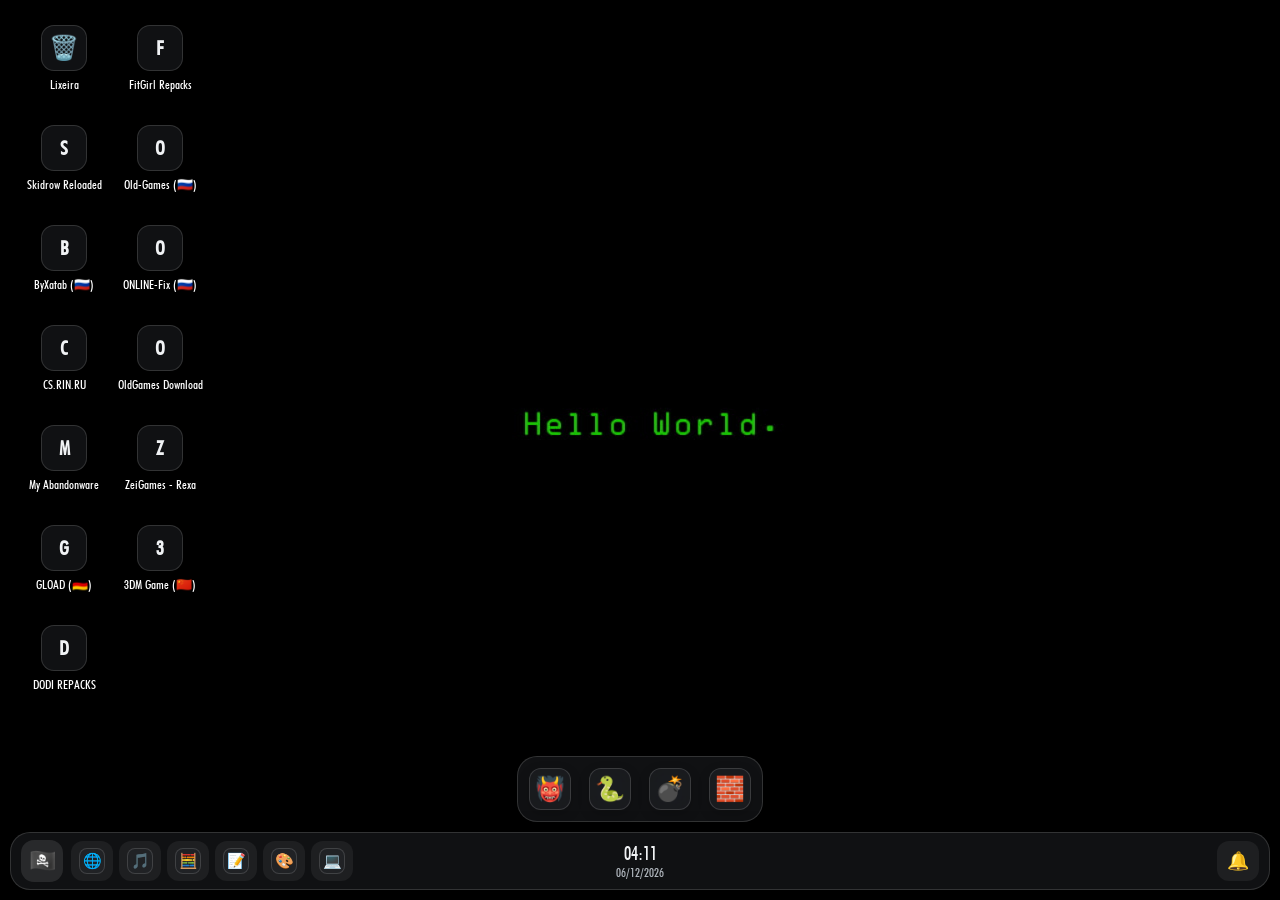
==== commit 7b3ccb8f: "Ajusta tamanho do terminal e logo" ====
--- a/index.html
+++ b/index.html
@@ -850,7 +850,7 @@
   ctx.style.display = 'block'; ctx.style.left = Math.min(e.clientX, innerWidth - 240) + 'px'; ctx.style.top = Math.max(0, Math.min(e.clientY, innerHeight - 20 - items.length * 38)) + 'px';
 }
 desk.addEventListener('contextmenu', e => {
-  if (e.target === desk) showCtx(e, [['🔗 Novo link…', newLink], ['↕️ Organizar ícones', organize], ['🔄 Atualizar', () => location.reload()], ['🖼️ Alterar plano de fundo', openWall], ['📝 Novo bloco de notas', openNotes], ['⚙️ Configurações', openSettings]]);
+  if (e.target === desk) showCtx(e, [['🔗 Novo link…', newLink], ['🔄 Atualizar', () => location.reload()], ['🖼️ Alterar plano de fundo', openWall], ['💻 Abrir terminal', openTerm], ['⚙️ Configurações', openSettings]]);
 });
 function organize() {
   const vis = LINKS.filter(l => !trashed.has(l.u)).sort((a, b) => a.n.localeCompare(b.n, 'pt'));
@@ -1036,13 +1036,19 @@
 }
 
 /* ---------- Terminal falso ---------- */
+function browserName() {
+  const u = navigator.userAgent; if (navigator.brave) return 'Brave';
+  for (const [k, n] of [['Edg', 'Edge'], ['OPR', 'Opera'], ['Firefox', 'Firefox'], ['Chrome', 'Chrome'], ['Version', 'Safari']]) { const m = u.match(new RegExp(k + '/(\\d+)')); if (m) return n + ' ' + m[1]; }
+  return 'Desconhecido';
+}
 function openTerm() {
-  createWindow({ id: 'sys:term', title: 'Terminal', mk: etile('💻'), w: 640, h: 420, sys: true, body: v => {
+  createWindow({ id: 'sys:term', title: 'Terminal', mk: etile('💻'), w: 760, h: 420, sys: true, body: v => {
     v.innerHTML = '<div class="term"><div class="out"></div><div class="in"><span>piratinha@web:~$&nbsp;</span><input type="text" spellcheck="false" autocomplete="off"></div></div>';
     const term = $('.term', v), out = $('.out', v), inp = $('input', v), hist = []; let hi = 0;
     const print = t => { const d = document.createElement('div'); d.textContent = t; out.append(d); term.scrollTop = term.scrollHeight; return d; };
     const sleep = ms => new Promise(r => setTimeout(r, ms));
-    const LOGO = ['     _.-"""-._    ', '    /  _   _  \\   ', '   |  (o) (o)  |  ', '    \\    ^    /   ', '     | \\___/ |    ', '      \\_____/     ', '    PIRATINHA OS  '];
+    const LOGO = ["                  ~.", "           Ya...___|__..aab     .   .", "            Y88a  Y88o  Y88a   (     )", "             Y88b  Y88b  Y88b   `.oo'", "             :888  :888  :888  ( (`-'", "    .---.    d88P  d88P  d88P   `.`.", "   / .-._)  d8P'\"\"\"|\"\"\"'-Y8P      `.`.", "  ( (`._) .-.  .-. |.-.  .-.  .-.   ) )", "   \\ `---( O )( O )( O )( O )( O )-' /", "    `.    `-'  `-'  `-'  `-'  `-'  .'", "~~~~~~~~~~~~~~~~~~~~~~~~~~~~~~~~~~~~~~~~~"];
+    const LW = Math.max(...LOGO.map(l => l.length)) + 3;
     const CMDS = {
       help: () => print('Comandos: help, neofetch, cowsay <texto>, matrix, hack, fortune, sl, sudo, bsod, reboot, shutdown, date, echo <texto>, whoami, ls, clear'),
       sudo: () => print('pirata não está no arquivo sudoers. Este incidente será reportado ao papagaio.'),
@@ -1053,9 +1059,9 @@
       date: () => print(new Date().toLocaleString('pt-BR')),
       echo: a => print(a), whoami: () => print('pirata'), ls: () => print('Images/  games/  index.html  tesouro.txt'),
       neofetch: () => {
-        const apps = LINKS.length + $('#dock').children.length + $('#tools').children.length;
-        const info = ['pirata@piratinha', '-----------------', 'SO: PIRATINHA OS ' + verAt(vIdx - 1), 'Uptime: ' + Math.round((Date.now() - BOOT) / 1000) + 's', 'Packages: ' + apps + ' (shipping)', 'WM: Pir-Ate 1.0 (WM)', 'Terminal: Arrg 0.50.2', 'IP: 192.168.1.1', 'Tela: ' + innerWidth + 'x' + innerHeight, 'Wallpaper: ' + current.n, 'Janelas abertas: ' + wins.size, 'Vidro: ' + pref.c];
-        print(Array.from({ length: Math.max(LOGO.length, info.length) }, (_, i) => (LOGO[i] || ' '.repeat(LOGO[0].length)) + (info[i] || '')).join('\n'));
+        const apps = LINKS.length + $('#dock').children.length + $('#tools').children.length, v = verAt(vIdx - 1);
+        const info = ['pirata@piratinha', '-----------------', 'OS: PiratinhaOS ' + v + ' x86', 'Kernel: ' + browserName(), 'Uptime: ' + Math.round((Date.now() - BOOT) / 1000) + 's', 'Packages: ' + apps + ' (shipping)', 'Shell: fishing 6.7.' + vIdx, 'WM: Pir-Ate 1.' + vIdx + ' (WM)', 'Terminal: Arrg 0.50.' + (2 + vIdx), 'Display: ' + screen.width + 'x' + screen.height + '@60Hz', 'Fonte: Futura Medium Condensed BT', 'CPU: Intel Celeron G1610 (2) @ 2.60GHz', 'GPU: Intel HD Graphics', 'IP: 192.168.1.1', 'Wallpaper: ' + current.n, 'Janelas abertas: ' + wins.size, 'Vidro: ' + pref.c];
+        print(Array.from({ length: Math.max(LOGO.length, info.length) }, (_, i) => (LOGO[i] || '').padEnd(LW) + (info[i] || '')).join('\n'));
       },
       cowsay: a => { a = a || 'Arrr!'; print(' ' + '_'.repeat(a.length + 2) + '\n< ' + a + ' >\n ' + '-'.repeat(a.length + 2) + '\n        \\   ^__^\n         \\  (oo)\\_______\n            (__)\\       )\\/\\\n                ||----w |\n                ||     ||'); },
       hack: async () => {
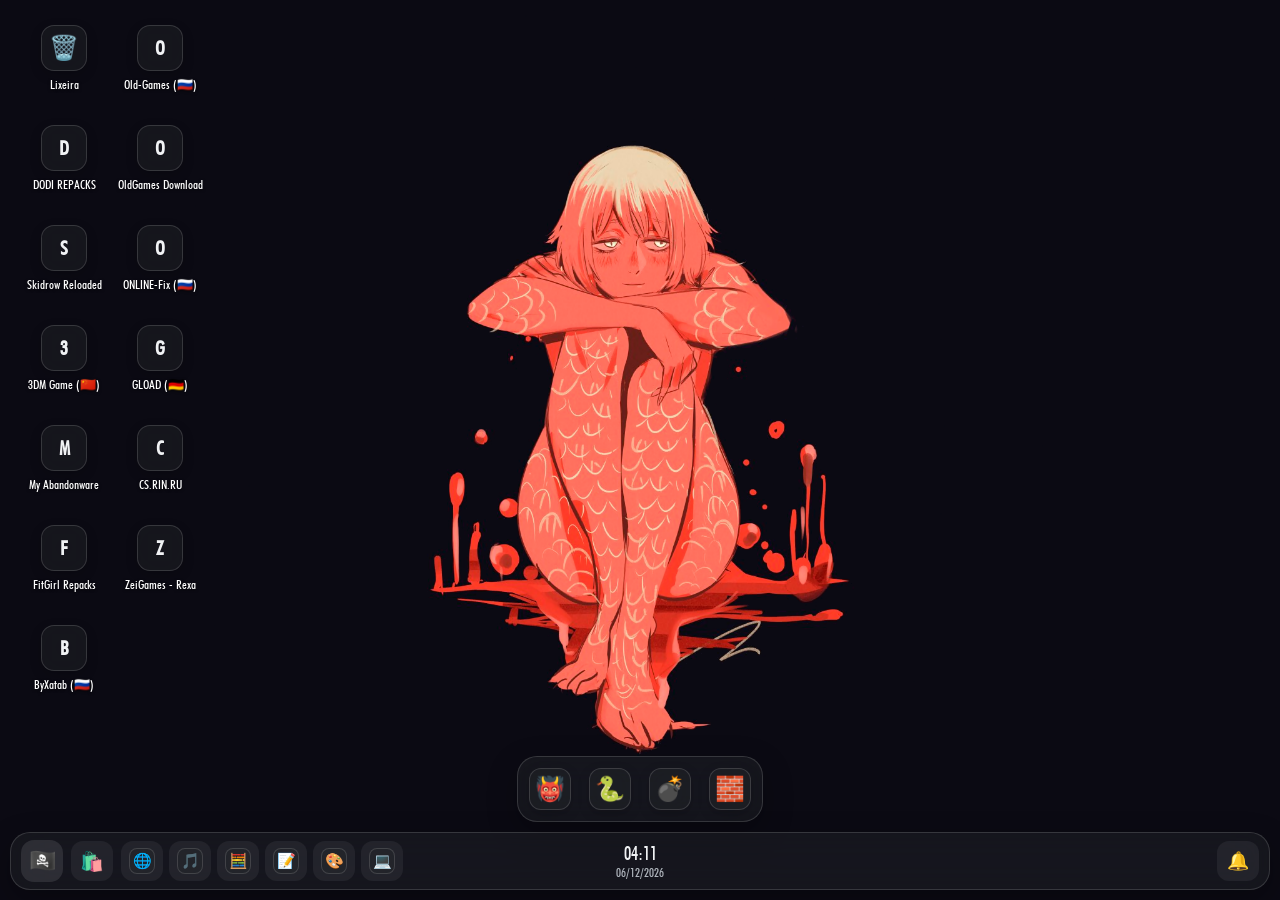
==== commit 544542cf: "Desinstalar sem lixeira, dock vazia, contador no sino e ajustes" ====
--- a/index.html
+++ b/index.html
@@ -212,7 +212,7 @@
 .sp { flex: 1; min-width: 0; height: 34px; padding: 0 12px; border-radius: 10px; border: 1px solid var(--glass-line); background: rgba(255,255,255,.08); color: var(--text); font: inherit; font-size: 14px; outline: 0; }
 
 /* notificações, modal, reboot */
-#bell { font-size: 18px; color: var(--text); } .dot { position: absolute; top: 7px; right: 9px; width: 9px; height: 9px; border-radius: 50%; background: #e5484d; border: 1px solid var(--glass-strong); display: none; } #bell.alert .dot { display: block; }
+#bell { font-size: 18px; color: var(--text); } #bell .dot { position: absolute; top: 3px; right: 3px; min-width: 16px; height: 16px; padding: 0 4px; border-radius: 8px; background: #e5484d; color: #fff; font: normal 10px/16px sans-serif; text-align: center; display: none; } #bell.alert .dot { display: block; }
 #toasts { position: absolute; right: 14px; bottom: calc(var(--taskbar-h) + 20px); z-index: 99996; display: flex; flex-direction: column; gap: 8px; pointer-events: none; }
 #os.tbtop #toasts { bottom: 20px; } #os.tbtop #npanel { bottom: auto; top: calc(var(--taskbar-h) + 20px); }
 .toast { pointer-events: auto; display: flex; gap: 12px; align-items: center; width: 310px; padding: 12px 14px; border-radius: 14px; background: var(--glass-strong); border: 1px solid var(--glass-line); backdrop-filter: blur(var(--blur)); -webkit-backdrop-filter: blur(var(--blur)); box-shadow: 0 12px 32px rgba(0,0,0,.35); cursor: pointer; animation: wopen .2s; }
@@ -233,6 +233,28 @@
 .blackout.upd { cursor: default; color: #ddd; background: #0b0d10; } .upd p { margin: 6px 0; } .upd .up2 { font-size: 28px; } .upd .uw { font-size: 14px; color: #888; }
 .spin { width: 44px; height: 44px; margin: 0 auto 18px; border-radius: 50%; border: 4px solid rgba(255,255,255,.2); border-top-color: #fff; animation: spin 1s linear infinite; } @keyframes spin { to { transform: rotate(360deg); } }
 
+[hidden] { display: none !important; }
+#storebtn { font-size: 19px; }
+.pc { flex: none; width: 44px; text-align: right; color: var(--text-dim); font-size: 13px; }
+.wgrid { display: grid; grid-template-columns: repeat(auto-fill, minmax(72px, 1fr)); gap: 6px; }
+.wc { position: relative; aspect-ratio: 4 / 3; border: 2px solid transparent; border-radius: 8px; background: #3b4048 center / cover no-repeat; cursor: pointer; }
+.wc:hover { border-color: rgba(255,255,255,.5); } .wc.on { border-color: var(--accent); }
+.wc .dl, .wc .wx { position: absolute; width: 22px; height: 22px; display: grid; place-items: center; padding: 0; border: 0; border-radius: 6px; background: rgba(0,0,0,.55); color: #fff; font-size: 12px; text-decoration: none; cursor: pointer; }
+.wc .dl { left: 4px; bottom: 4px; } .wc .wx { right: 4px; top: 4px; }
+.view.sys.st { display: flex; padding: 0; overflow: hidden; }
+.sd { flex: none; width: 170px; padding: 12px 8px; border-right: 1px solid var(--glass-line); display: flex; flex-direction: column; gap: 2px; }
+.cat { padding: 10px 12px; border: 0; border-radius: 10px; background: none; color: var(--text); font: inherit; font-size: 14px; text-align: left; cursor: pointer; }
+.cat:hover { background: rgba(255,255,255,.1); } .cat.on { background: rgba(255,255,255,.18); }
+.sm { flex: 1; min-width: 0; overflow: auto; padding: 12px 14px; }
+.sbox { width: 100%; height: 38px; margin-bottom: 12px; padding: 0 14px; border-radius: 12px; border: 1px solid var(--glass-line); background: rgba(255,255,255,.08); color: var(--text); font: inherit; font-size: 14px; outline: 0; }
+.sh { margin: 14px 2px 8px; font-size: 13px; font-weight: normal; color: var(--text-dim); }
+.cg { display: grid; grid-template-columns: repeat(auto-fill, minmax(260px, 1fr)); gap: 8px; }
+.card { display: flex; align-items: center; gap: 12px; padding: 12px; border-radius: 14px; background: rgba(255,255,255,.06); border: 1px solid var(--glass-line); }
+.card .tile { width: 48px; height: 48px; flex: none; } .card .tile i { font-size: 26px; } .card .tile img { width: 28px; height: 28px; }
+.ct { flex: 1; min-width: 0; display: flex; flex-direction: column; gap: 2px; } .ct b { font-weight: normal; } .ct small { color: var(--text-dim); font-size: 12px; line-height: 1.3; }
+.ca { flex: none; display: flex; flex-direction: column; gap: 4px; }
+.sq *:not(.dot):not(.badge):not(.spin):not(.icon):not(.tile):not(.tile *), .sq *::before, .sq *::after { border-radius: 0 !important; }
+
 /* start menu */
 #start {
   position: absolute; left: 10px; bottom: calc(var(--taskbar-h) + 20px); z-index: 99998;
@@ -298,6 +320,7 @@
 
   <div id="taskbar">
     <button id="startbtn" aria-label="Menu Iniciar" aria-expanded="false" title="Iniciar">🏴‍☠️</button>
+    <button id="storebtn" class="pin" title="Loja" aria-label="Loja">🛍️</button>
     <div id="tools"></div>
     <div id="tasks"></div>
     <button id="bell" class="pin" title="Notificações" aria-label="Notificações">🔔<i class="dot"></i></button>
@@ -442,6 +465,7 @@
 if (store.get('piratinha-pref', {}).shuf !== false) for (let i = ORDER.length - 1; i > 0; i--) { const j = Math.floor(Math.random() * (i + 1)); [ORDER[i], ORDER[j]] = [ORDER[j], ORDER[i]]; }
 let frozen = false;
 const trashed = new Set(store.get('piratinha-trash', []));
+const OFF = new Set(store.get('piratinha-off', []));        // apps desinstalados (ids da loja); não vão para a lixeira
 const cell = new Map();                                // posições efetivas
 const icons = new Map();
 const reserved = (c, r) => r === 0 && c === 0;   // célula da lixeira
@@ -463,8 +487,9 @@
   cols = Math.max(2, Math.floor((desk.clientWidth - PAD * 2) / CW));
   rows = Math.max(1, Math.floor((desk.clientHeight - PAD * 2) / CH));
   cell.clear(); setXY(trashEl, 0, 0);
-  const visible = ORDER.filter(l => !trashed.has(l.u));
-  LINKS.forEach(l => { icons.get(l.u).el.style.display = trashed.has(l.u) ? 'none' : ''; });
+  const gone = l => trashed.has(l.u) || OFF.has('link:' + l.u);
+  const visible = ORDER.filter(l => !gone(l));
+  LINKS.forEach(l => { icons.get(l.u).el.style.display = gone(l) ? 'none' : ''; });
   const later = [];
   visible.forEach(l => {                               // 1º passe: quem tem posição salva livre
     const p = saved[l.u];
@@ -629,47 +654,76 @@
     await Promise.all(tests);
   }
   IMAGES = [...names].filter(n => IMG_RE.test(n)).sort().map(n => ({ n, img: imgUrl(n) }));
-  const keep = picked && [...IMAGES, ...COLORS].find(w => w.n === picked);
+  const keep = picked && [...IMAGES, ...MY, ...COLORS].find(w => w.n === picked);
   current = keep || (IMAGES.length ? IMAGES[Math.floor(Math.random() * IMAGES.length)] : COLORS[0]);
   applyWall();
 }
 function initWall() {
   const c = picked && COLORS.find(w => w.n === picked);
-  if (c) current = c; else if (picked) current = { n: picked, img: imgUrl(picked) };   // evita "piscar" enquanto a lista carrega
+  if (c) current = c; else if (picked) current = MY.find(w => w.n === picked) || { n: picked, img: imgUrl(picked) };   // evita "piscar" enquanto a lista carrega
   applyWall(); loadWallpapers();
 }
+const MY = store.get('piratinha-mywalls', []);                    // wallpapers próprios: [{ n, img (dataURL), my: 1 }]
+const saveMY = () => { try { localStorage.setItem('piratinha-mywalls', JSON.stringify(MY)); return true; } catch (e) { return false; } };
+const shrink = f => new Promise(res => {
+  const r = new FileReader(); r.onerror = () => res(null);
+  r.onload = () => { const im = new Image(); im.onerror = () => res(null); im.onload = () => { const k = Math.min(1, 1920 / Math.max(im.width, im.height)), c = document.createElement('canvas'); c.width = im.width * k; c.height = im.height * k; c.getContext('2d').drawImage(im, 0, 0, c.width, c.height); res(c.toDataURL('image/jpeg', .85)); }; im.src = r.result; };
+  r.readAsDataURL(f);
+});
+const THEMES = [   // img = nome do arquivo em Images/Wallpaper, sem extensão; v = cor do vidro (RGB); ac = destaque (RGB)
+  { n: 'mar', img: '10_1793395235093_10', v: '79,88,105', ac: '255,137,87' },
+  { n: 'photo', img: '18_1793395252634_18', v: '42,29,34', ac: '255,255,255' },
+  { n: 'clown', img: '', v: '33,28,30', ac: '133,0,0' },
+  { n: 'cafe', img: '48_1793395301336_48', v: '35,22,21', ac: '255,174,0' },
+  { n: 'ondas', img: '56_1793395315707_56', v: '34,28,28', ac: '0,191,255' },
+];
+const hex = s => '#' + s.split(',').map(x => (+x).toString(16).padStart(2, '0')).join('');
+function applyTheme(t, msg) {
+  pref.c = hex(t.v); pref.ac = hex(t.ac); applyPrefs(); let note = '';
+  if (t.img) {
+    const w = IMAGES.find(x => x.n.replace(/\.[^.]+$/, '') === t.img);
+    if (w) { current = w; picked = w.n; store.set('piratinha-wall', picked); applyWall(); } else note = 'Imagem do tema não encontrada em Images/Wallpaper (' + t.img + ').';
+  }
+  msg.textContent = note;
+}
 function openWall() {
-  createWindow({
-    id: 'sys:wall', title: 'Plano de fundo', mk: etile('🖼️'), w: 460, h: 640, sys: true,
-    body: (v, w) => {
-      const rowFor = wl => {
-        const r = document.createElement('div'); r.className = 'srow' + (wl.n === current.n ? ' on' : '');
-        const pick = document.createElement('button'); pick.className = 'pick';
-        const th = document.createElement('div'); th.className = 'thumb';
-        if (wl.c) th.style.background = wl.c; else th.style.backgroundImage = `url("${wl.img}")`;
-        const nm = document.createElement('span'); nm.className = 'grow'; nm.textContent = wl.n;
-        const ck = document.createElement('span'); ck.textContent = wl.n === current.n ? '✓' : '';
-        pick.append(th, nm, ck);
-        pick.onclick = () => { current = wl; picked = wl.n; store.set('piratinha-wall', picked); applyWall(); };
-        r.append(pick);
-        if (wl.img) {
-          const d = document.createElement('a'); d.className = 'pill'; d.href = wl.img; d.download = wl.n; d.textContent = '⬇'; d.title = 'Baixar imagem';
-          r.append(d);
-        }
-        return r;
+  createWindow({ id: 'sys:wall', title: 'Customização', mk: etile('🎨'), w: 480, h: 720, sys: true, body: (v, w) => {
+    const el = (t, c, x) => { const e = document.createElement(t); if (c) e.className = c; if (x != null) e.textContent = x; return e; };
+    const head = (t, mt) => { const h = el('div', 'sysbar', t); if (mt) h.style.marginTop = '14px'; return h; };
+    const msg = el('p', 'empty'); msg.style.margin = '6px 2px 0';
+    const cell = wl => {
+      const c = el('div', 'wc' + (wl.n === current.n ? ' on' : '')); if (wl.c) { c.style.background = wl.c; c.title = wl.n; } else c.style.backgroundImage = `url("${wl.img}")`;
+      c.onclick = () => { current = wl; picked = wl.n; store.set('piratinha-wall', picked); applyWall(); };
+      if (wl.img) { const d = el('a', 'dl', '⬇'); d.href = wl.img; d.download = /\.\w+$/.test(wl.n) ? wl.n : wl.n + '.jpg'; d.title = 'Baixar imagem'; d.onclick = e => e.stopPropagation(); c.append(d); }
+      if (wl.my) { const x = el('button', 'wx', '✕'); x.title = 'Remover'; x.onclick = e => { e.stopPropagation(); MY.splice(MY.indexOf(wl), 1); saveMY(); if (current === wl) { current = COLORS[0]; picked = current.n; store.set('piratinha-wall', picked); applyWall(); } else w.render(); }; c.append(x); }
+      return c;
+    };
+    w.render = () => {
+      v.innerHTML = '';
+      const th = el('div'); th.style.cssText = 'display:flex;gap:6px;flex-wrap:wrap'; THEMES.forEach(t => th.append(el('button', 'pill', t.n))); 
+      [...th.children].forEach((b, i) => { b.onclick = () => { applyTheme(THEMES[i], msg); w.render(); }; }); v.append(th, msg);
+      const ctl = el('div'); ctl.style.marginTop = '12px';
+      ctl.innerHTML = '<div class="srow"><span class="grow">Cor do vidro</span><input type="color" class="gc"></div><div class="srow"><span class="grow">Opacidade do vidro</span><span class="pc"></span><input type="range" min="0" max="100" class="go"></div><div class="srow"><span class="grow">Desfoque do vidro</span><span class="pc"></span><input type="range" min="0" max="100" class="gb"></div><div class="srow"><span class="grow">Cor de destaque</span><input type="color" class="ga"></div>';
+      const gc = $('.gc', ctl), go = $('.go', ctl), gb = $('.gb', ctl), ga = $('.ga', ctl), pcs = ctl.querySelectorAll('.pc');
+      const pc = () => { pcs[0].textContent = go.value + '%'; pcs[1].textContent = gb.value + '%'; };
+      gc.value = pref.c; go.value = Math.round(pref.a * 100); gb.value = Math.round(pref.bl / .4); ga.value = pref.ac; pc();
+      gc.oninput = () => { pref.c = gc.value; applyPrefs(); }; go.oninput = () => { pref.a = go.value / 100; applyPrefs(); pc(); };
+      gb.oninput = () => { pref.bl = Math.round(gb.value * .4); applyPrefs(); pc(); }; ga.oninput = () => { pref.ac = ga.value; applyPrefs(); };
+      v.append(ctl); const sp = el('div'); sp.style.height = '12px'; v.append(sp);
+      const g = el('div', 'wgrid'); [...IMAGES, ...MY, ...COLORS].forEach(wl => g.append(cell(wl))); v.append(g);
+      if (!IMAGES.length) v.append(el('p', 'empty', 'Nenhuma imagem encontrada em Images/Wallpaper.'));
+      const add = el('label', 'pill', '+ Adicionar wallpaper'); add.style.cssText = 'display:inline-grid;place-items:center;margin-top:10px;cursor:pointer';
+      const inp = document.createElement('input'); inp.type = 'file'; inp.accept = 'image/*'; inp.hidden = true; add.append(inp); v.append(add);
+      inp.onchange = async e => {
+        const f = e.target.files[0]; if (!f) return; const img = await shrink(f);
+        if (!img) { msg.textContent = 'Não foi possível ler essa imagem.'; return; }
+        const it = { n: 'meu-' + Date.now(), img, my: 1 }; MY.push(it);
+        if (!saveMY()) { MY.pop(); msg.textContent = 'Sem espaço no navegador para guardar essa imagem (limite de cerca de 5 MB). Tente uma menor.'; return; }
+        current = it; picked = it.n; store.set('piratinha-wall', picked); applyWall();
       };
-      const head = t => { const h = document.createElement('div'); h.className = 'sysbar'; h.textContent = t; return h; };
-      w.render = () => {
-        v.innerHTML = '';
-        v.append(head('Imagens'));
-        if (!IMAGES.length) { const p = document.createElement('p'); p.className = 'empty'; p.textContent = location.protocol === 'file:' ? 'Página aberta direto do arquivo (file://): o navegador não permite listar a pasta. Abra por um servidor local (ex.: python3 -m http.server), ou crie Images/Wallpaper/wallpapers.json, ou use WALLPAPER_FILES. Imagens numeradas (1.jpg, 2.png…) são detectadas sozinhas.' : 'Nenhuma imagem encontrada em Images/Wallpaper. O servidor não lista a pasta: crie Images/Wallpaper/wallpapers.json com os nomes, ou use WALLPAPER_FILES.'; v.append(p); }
-        IMAGES.forEach(wl => v.append(rowFor(wl)));
-        const h2 = head('Cores sólidas'); h2.style.marginTop = '14px'; v.append(h2);
-        COLORS.forEach(wl => v.append(rowFor(wl)));
-      };
-      w.render();
-    },
-  });
+    };
+    w.render();
+  } });
 }
 
 /* ---------- menu iniciar (lista, sem ícones) ---------- */
@@ -684,7 +738,9 @@
 function buildStart(q = '') {
   const box = $('#apps'); box.innerHTML = '';
   const qq = q.trim().toLowerCase();
-  const found = LINKS.filter(l => !qq || l.n.toLowerCase().includes(qq) || hostOf(l).includes(qq));
+  const inst = LINKS.filter(l => !OFF.has('link:' + l.u));
+  if (!inst.length) { const p = document.createElement('p'); p.className = 'empty'; p.textContent = 'Nenhum app instalado. Abra a Loja (🛍️) para instalar.'; box.append(p); return; }
+  const found = inst.filter(l => !qq || l.n.toLowerCase().includes(qq) || hostOf(l).includes(qq));
   if (!found.length) {                                  // pegadinha: parece o resultado pedido, mas leva ao link do rodapé
     box.append(row(q.trim(), slug(q) + '.com', () => { closeStart(); window.open(FOOTER_URL, '_blank', 'noopener'); }));
     return;
@@ -731,13 +787,8 @@
 });
 
 /* ---------- configurações: cor/opacidade do vidro e tamanho dos ícones ---------- */
-const THEMES = [
-  { n: 'Padrão', c: '#222428', a: .48, ac: '#4aa8ff', w: 'Azul celeste' }, { n: 'Pirata', c: '#2b1a0c', a: .55, ac: '#e0a63a', w: 'Marrom café' },
-  { n: 'Meia-noite', c: '#0b0e19', a: .55, ac: '#7c9cff', w: 'Meia-noite' }, { n: 'Sangue', c: '#3a0b0d', a: .5, ac: '#ff5a5f', w: 'Vinho' },
-  { n: 'Floresta', c: '#0e2b2e', a: .5, ac: '#34d399', w: 'Verde petróleo' }, { n: 'Neon', c: '#1e0b36', a: .5, ac: '#e879f9', w: 'Roxo noturno' },
-];
 const SIZES = { p: { n: 'Pequeno', w: 80, h: 88, t: 38 }, m: { n: 'Médio', w: 96, h: 100, t: 46 }, g: { n: 'Grande', w: 116, h: 120, t: 56 } };
-const pref = Object.assign({ c: '#222428', a: .48, s: 'm', h24: true, sec: false, an: true, shuf: true, tb: 'b', notif: true, ac: '#4aa8ff', bl: 22 }, store.get('piratinha-pref', {}));
+const pref = Object.assign({ c: '#222428', a: .48, s: 'm', h24: true, sec: false, an: true, shuf: true, tb: 'b', notif: true, ac: '#4aa8ff', bl: 22, sq: false }, store.get('piratinha-pref', {}));
 function applyPrefs(relayout) {
   const h = pref.c, st = document.documentElement.style, z = SIZES[pref.s] || SIZES.m;
   const [r, g, b] = [1, 3, 5].map(i => parseInt(h.slice(i, i + 2), 16));
@@ -745,22 +796,18 @@
   st.setProperty('--glass-strong', `rgba(${r},${g},${b},${Math.min(.95, pref.a + .2)})`);
   CW = z.w; CH = z.h; os.style.setProperty('--cw', z.w + 'px'); os.style.setProperty('--ch', z.h + 'px'); os.style.setProperty('--ts', z.t + 'px');
   st.setProperty('--accent', pref.ac); st.setProperty('--blur', pref.bl + 'px');
-  os.classList.toggle('tbtop', pref.tb === 't'); document.body.classList.toggle('noanim', !pref.an);
+  os.classList.toggle('tbtop', pref.tb === 't'); document.body.classList.toggle('noanim', !pref.an); document.body.classList.toggle('sq', !!pref.sq);
   if (relayout) { Object.keys(saved).forEach(k => delete saved[k]); frozen = false; layoutAll(); }
   store.set('piratinha-pref', pref);
 }
 function openSettings() {
-  createWindow({ id: 'sys:set', title: 'Configurações', mk: etile('⚙️'), w: 440, h: 720, sys: true, body: v => {
-    v.innerHTML = '<div class="sysbar">Temas</div><div class="th" style="display:flex;gap:6px;flex-wrap:wrap;margin-bottom:12px"></div><div class="srow"><span class="grow">Cor do vidro</span><input type="color"></div><div class="srow"><span class="grow">Opacidade do vidro</span><input type="range" min="15" max="90"></div><div class="srow"><span class="grow">Desfoque do vidro</span><input type="range" min="0" max="40" class="bl"></div><div class="srow"><span class="grow">Cor de destaque</span><input type="color" class="ac"></div><div class="sysbar" style="margin-top:14px">Tamanho dos ícones</div><div class="sz" style="display:flex;gap:6px"></div><div class="sysbar" style="margin-top:14px">Posição da taskbar</div><div class="tbp" style="display:flex;gap:6px"></div><div class="sysbar" style="margin-top:14px">Geral</div><div class="opts"></div><div class="sysbar" style="margin-top:14px">Sistema</div><div style="display:flex;justify-content:space-between;gap:6px"><button class="pill goold">Ir para o modo antigo</button><button class="pill danger reset">Restaurar padrões</button></div>';
-    const [c, a] = v.querySelectorAll('input'), sz = $('.sz', v), tbp = $('.tbp', v), opts = $('.opts', v);
-    const ac = $('.ac', v), bl = $('.bl', v), sync = () => { c.value = pref.c; a.value = Math.round(pref.a * 100); ac.value = pref.ac; bl.value = pref.bl; }; sync();
-    ac.oninput = () => { pref.ac = ac.value; applyPrefs(); }; bl.oninput = () => { pref.bl = +bl.value; applyPrefs(); };
-    THEMES.forEach(t => { const b = document.createElement('button'); b.className = 'pill'; b.textContent = t.n; b.onclick = () => {
-      Object.assign(pref, { c: t.c, a: t.a, ac: t.ac }); const wl = COLORS.find(x => x.n === t.w); if (wl) { current = wl; picked = wl.n; store.set('piratinha-wall', picked); applyWall(); } applyPrefs(); sync(); }; $('.th', v).append(b); });
-    c.oninput = () => { pref.c = c.value; applyPrefs(); }; a.oninput = () => { pref.a = a.value / 100; applyPrefs(); };
+  createWindow({ id: 'sys:set', title: 'Configurações', mk: etile('⚙️'), w: 440, h: 560, sys: true, body: v => {
+    v.innerHTML = '<button class="pill cust" style="margin-bottom:12px">🎨 Customizações</button><div class="sysbar">Tamanho dos ícones</div><div class="sz" style="display:flex;gap:6px"></div><div class="sysbar" style="margin-top:14px">Posição da taskbar</div><div class="tbp" style="display:flex;gap:6px"></div><div class="sysbar" style="margin-top:14px">Geral</div><div class="opts"></div><div class="sysbar" style="margin-top:14px">Sistema</div><div style="display:flex;justify-content:space-between;gap:6px"><button class="pill goold">Ir para o modo antigo</button><button class="pill danger reset">Restaurar padrões</button></div>';
+    const sz = $('.sz', v), tbp = $('.tbp', v), opts = $('.opts', v);
+    $('.cust', v).onclick = () => openWall();
     const group = (box, items, key, relayout) => { const draw = () => { box.innerHTML = ''; items.forEach(([k, n]) => { const b = document.createElement('button'); b.className = 'pill' + (k === pref[key] ? ' on' : ''); b.textContent = n; b.onclick = () => { pref[key] = k; applyPrefs(relayout); draw(); }; box.append(b); }); }; draw(); };
     group(sz, Object.entries(SIZES).map(([k, z]) => [k, z.n]), 's', true); group(tbp, [['b', 'Embaixo'], ['t', 'Em cima']], 'tb', true);
-    [['h24', 'Relógio em 24 horas'], ['sec', 'Mostrar segundos no relógio'], ['an', 'Animações das janelas'], ['shuf', 'Embaralhar ícones a cada acesso'], ['notif', 'Notificações']].forEach(([k, n]) => {
+    [['h24', 'Relógio em 24 horas'], ['sec', 'Mostrar segundos no relógio'], ['an', 'Animações das janelas'], ['shuf', 'Embaralhar ícones a cada acesso'], ['sq', 'Cantos quadrados']].forEach(([k, n]) => {
       const l = document.createElement('label'), sp = document.createElement('span'), cb = document.createElement('input'); l.className = 'srow'; sp.className = 'grow'; sp.textContent = n; cb.type = 'checkbox'; cb.checked = !!pref[k];
       cb.onchange = () => { pref[k] = cb.checked; applyPrefs(); tick(); }; l.append(sp, cb); opts.append(l);
     });
@@ -850,7 +897,7 @@
   ctx.style.display = 'block'; ctx.style.left = Math.min(e.clientX, innerWidth - 240) + 'px'; ctx.style.top = Math.max(0, Math.min(e.clientY, innerHeight - 20 - items.length * 38)) + 'px';
 }
 desk.addEventListener('contextmenu', e => {
-  if (e.target === desk) showCtx(e, [['🔗 Novo link…', newLink], ['🔄 Atualizar', () => location.reload()], ['🖼️ Alterar plano de fundo', openWall], ['💻 Abrir terminal', openTerm], ['⚙️ Configurações', openSettings]]);
+  if (e.target === desk) showCtx(e, [['🔗 Novo link…', newLink], ['🔄 Atualizar', () => location.reload()], ['🎨 Customização', openWall], ['💻 Abrir terminal', openTerm], ['⚙️ Configurações', openSettings]]);
 });
 function organize() {
   const vis = LINKS.filter(l => !trashed.has(l.u)).sort((a, b) => a.n.localeCompare(b.n, 'pt'));
@@ -1154,7 +1201,7 @@
   { i: '📶', t: 'Rede', m: 'Você está conectado à internet. Tente não atrapalhar.' },
 ];
 const updNote = () => ({ i: '⬇️', t: 'Atualização do sistema', m: 'PIRATINHA OS ' + nextVer() + ' está pronto. Clique para instalar.', u: 1 });
-const NOTES = [], bell = $('#bell'), npanel = $('#npanel'), toasts = $('#toasts'); let lastJ = -1;
+const NOTES = [], bell = $('#bell'), npanel = $('#npanel'), toasts = $('#toasts'); let lastJ = -1, unread = 0; const dot = $('.dot', bell);
 const actNote = n => { if (n.u === 1) openUpdate(); else if (n.u === 2) openUpdate(true); };
 function drawPanel() {
   npanel.innerHTML = ''; const h = document.createElement('div'); h.className = 'nh'; const t = document.createElement('b'); t.textContent = 'Notificações';
@@ -1174,9 +1221,9 @@
   $('.ti', t).textContent = j.i; $('b', t).textContent = j.t; $('em', t).textContent = j.m;
   const kill = () => { t.classList.add('out'); setTimeout(() => t.remove(), 250); };
   t.onclick = () => { actNote(n); kill(); }; toasts.append(t); setTimeout(kill, 8000);
-  if (npanel.style.display === 'block') drawPanel(); else bell.classList.add('alert');
-}
-bell.onclick = e => { e.stopPropagation(); const open = npanel.style.display === 'block'; npanel.style.display = open ? 'none' : 'block'; if (!open) { bell.classList.remove('alert'); drawPanel(); } };
+  if (npanel.style.display === 'block') drawPanel(); else { unread++; dot.textContent = unread > 9 ? '9+' : unread; bell.classList.add('alert'); }
+}
+bell.onclick = e => { e.stopPropagation(); const open = npanel.style.display === 'block'; npanel.style.display = open ? 'none' : 'block'; if (!open) { unread = 0; dot.textContent = ''; bell.classList.remove('alert'); drawPanel(); } };
 document.addEventListener('pointerdown', e => { if (!e.target.closest('#npanel') && !e.target.closest('#bell')) npanel.style.display = 'none'; });
 function fire() {
   if (pref.notif) { let k; do { k = Math.random() * JOKES.length | 0; } while (k === lastJ); lastJ = k; pushNote(k === 0 ? updNote() : JOKES[k]); }
@@ -1197,6 +1244,64 @@
   } });
 }
 
+/* ---------- loja (estilo GNOME Software / Fedora) ---------- */
+function updateDock(relayout) {
+  const d = $('#dock'), empty = ![...d.children].some(b => !b.hidden); d.hidden = empty;
+  os.style.setProperty('--dock-h', empty ? '0px' : '70px'); if (relayout) layoutAll();
+}
+function setInst(id, on, winId) {
+  if (on) OFF.delete(id); else { OFF.add(id); const w = wins.get(winId || id); if (w) w.el.querySelector('.close').click(); }
+  store.set('piratinha-off', [...OFF]); const b = pinBtns.get(id); if (b) b.hidden = !on;
+  if (id.startsWith('link:')) { const u = id.slice(5); if (!on) { trashed.delete(u); delete saved[u]; persistTrash(); } layoutAll(); }
+  updateDock(true);
+}
+OFF.forEach(id => { const b = pinBtns.get(id); if (b) b.hidden = true; }); updateDock();
+const APPLIST = [
+  ['jogos', GAMES[0].u, 'DOOM', '👹', 'Tiro em primeira pessoa clássico, rodando Freedoom.', () => openApp(GAMES[0])],
+  ['jogos', 'game:snake', 'Snake', '🐍', 'Coma, cresça e não bata nas paredes.', openSnake],
+  ['jogos', 'game:mines', 'Campo Minado', '💣', 'Abra o campo sem pisar em nenhuma mina.', openMines],
+  ['jogos', 'game:tetris', 'Tetris', '🧱', 'Encaixe as peças e complete as linhas.', openTetris],
+  ['apps', 'sys:browser', 'Navegador', '🌐', 'Navegue em abas dentro do sistema.', openBrowser],
+  ['apps', 'sys:music', 'Música', '🎵', 'Arquivos locais e player do Spotify.', openMusic],
+  ['apps', 'sys:calc', 'Calculadora', '🧮', 'Contas rápidas.', openCalc],
+  ['apps', 'sys:notes', 'Bloco de notas', '📝', 'Anotações salvas no navegador.', openNotes],
+  ['apps', 'sys:paint', 'Paint', '🎨', 'Desenhe e salve em PNG.', openPaint],
+  ['apps', 'sys:term', 'Terminal', '💻', 'Linha de comando do PIRATINHA OS.', openTerm],
+];
+const storeItems = () => [
+  ...APPLIST.map(([c, id, n, e, d, open]) => ({ c, n, d, mk: etile(e), open, on: () => !OFF.has(id), set: on => setInst(id, on) })),
+  ...LINKS.map(l => ({ c: 'piratinha', n: l.n, d: hostOf(l), mk: () => tile(l), open: () => openApp(l), on: () => !OFF.has('link:' + l.u), set: on => setInst('link:' + l.u, on, l.u) })),
+];
+function openStore() {
+  createWindow({ id: 'sys:store', title: 'Loja', mk: etile('🛍️'), w: 820, h: 560, sys: true, body: v => {
+    v.classList.add('st'); v.innerHTML = '<aside class="sd"></aside><section class="sm"><input type="text" class="sbox" placeholder="Buscar na loja" spellcheck="false"><div class="sg"></div></section>';
+    const side = $('.sd', v), box = $('.sg', v), q = $('.sbox', v); let cat = 'all';
+    const mk = (t, c, x, f) => { const e = document.createElement(t); if (c) e.className = c; if (x != null) e.textContent = x; if (f) e.onclick = f; return e; };
+    const CATS = [['inst', '✔️ Instalados'], ['all', '🧭 Explorar'], ['piratinha', '🏴‍☠️ Piratinha'], ['jogos', '🎮 Jogos'], ['apps', '🧰 Apps']];
+    const drawSide = () => { side.innerHTML = ''; CATS.forEach(([k, n]) => side.append(mk('button', 'cat' + (k === cat ? ' on' : ''), n, () => { cat = k; drawSide(); render(); }))); };
+    const card = it => {
+      const c = mk('div', 'card'), t = mk('div', 'ct'), a = mk('div', 'ca'); t.append(mk('b', '', it.n), mk('small', '', it.d));
+      if (it.on()) a.append(mk('button', 'pill', 'Abrir', it.open), mk('button', 'pill danger', 'Remover', () => { it.set(false); render(); }));
+      else { const b = mk('button', 'pill', 'Instalar'); b.onclick = () => { b.textContent = 'Instalando…'; b.disabled = true; setTimeout(() => { it.set(true); render(); }, 300); }; a.append(b); }
+      c.append(it.mk(), t, a); return c;
+    };
+    function render() {
+      const s = q.value.trim().toLowerCase(); box.innerHTML = '';
+      const list = storeItems().filter(it => (cat === 'all' || cat === 'inst' || it.c === cat) && (cat !== 'inst' || it.on()) && (!s || (it.n + ' ' + it.d).toLowerCase().includes(s)));
+      [['piratinha', 'Piratinha'], ['jogos', 'Jogos'], ['apps', 'Apps']].forEach(([c, t]) => {
+        const g = list.filter(it => it.c === c); if (!g.length) return;
+        if (cat === 'all' || cat === 'inst') box.append(mk('h3', 'sh', t));
+        const grid = mk('div', 'cg'); g.forEach(it => grid.append(card(it))); box.append(grid);
+      });
+      if (!list.length) box.append(mk('p', 'empty', 'Nada encontrado.'));
+    }
+    q.oninput = render; drawSide(); render();
+  } });
+}
+const storebtn = $('#storebtn'); pinBtns.set('sys:store', storebtn);
+storebtn.onclick = () => { const w = wins.get('sys:store'); if (w) toggleWin(w); else openStore(); };
+$('#taskbar').addEventListener('contextmenu', e => { e.preventDefault(); openSettings(); });
+
 /* ---------- init ---------- */
 applyPrefs(); initWall(); badge.textContent = trashed.size || ''; layoutAll(); tick();
 </script>
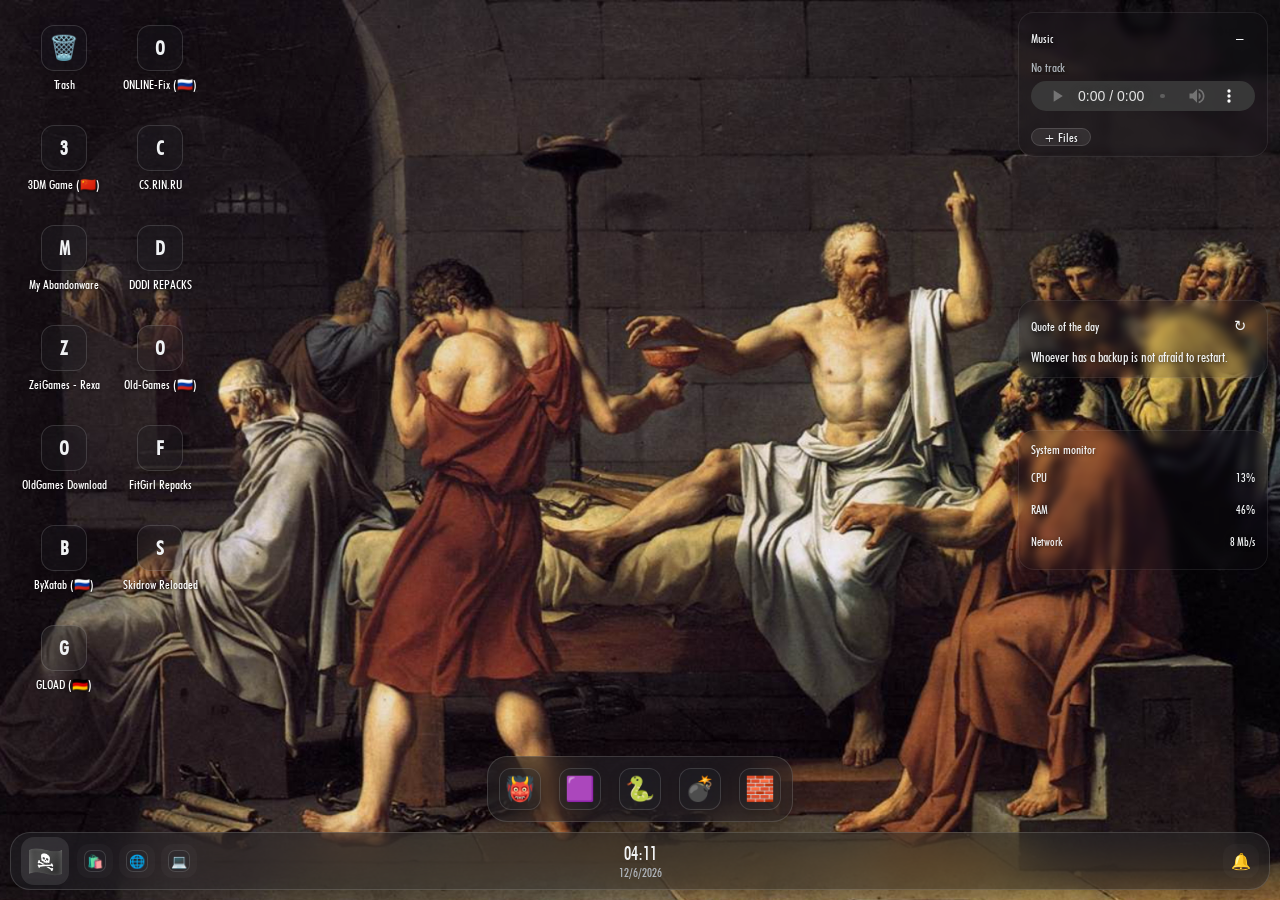
==== commit b399b3da: "Atualiza o site e adiciona novos wallpapers Co-Authored-By: Claude Opus 5.5 <noreply@anthropic.com>" ====
--- a/index.html
+++ b/index.html
@@ -19,6 +19,7 @@
   --radius: 18px;
   --taskbar-h: 58px;
   --blur: 22px;
+  --tb-gap: 20px;
   --dock-h: 70px;
 }
 * { box-sizing: border-box; }
@@ -41,7 +42,7 @@
 }
 #os.dragging iframe { pointer-events: none; }
 
-#desktop { position: absolute; inset: 0 0 calc(var(--taskbar-h) + 20px + var(--dock-h)) 0; z-index: 1; }
+#desktop { position: absolute; inset: var(--ins-t, 0px) var(--ins-r, 0px) var(--ins-b, 78px) var(--ins-l, 0px); z-index: 1; }
 .icon {
   position: absolute; width: var(--cw, 96px); height: var(--ch, 100px); display: flex; flex-direction: column; align-items: center; gap: 6px;
   padding: 8px 4px; border-radius: 14px; border: 1px solid transparent; background: none;
@@ -74,7 +75,7 @@
   box-shadow: 0 18px 50px rgba(0,0,0,.35); resize: both; overflow: hidden;
 }
 .win.min { display: none; }
-.win.max { inset: 10px 10px calc(var(--taskbar-h) + 20px + var(--dock-h)) 10px !important; width: auto !important; height: auto !important; resize: none; }
+.win.max { inset: max(10px, var(--ins-t, 0px)) max(10px, var(--ins-r, 0px)) max(10px, var(--ins-b, 78px)) max(10px, var(--ins-l, 0px)) !important; width: auto !important; height: auto !important; resize: none; }
 .win:not(.active) { box-shadow: 0 8px 24px rgba(0,0,0,.25); }
 .win:not(.active) .bar { opacity: .7; }
 .bar { display: flex; align-items: center; gap: 10px; height: 42px; padding: 0 10px 0 12px; flex: none; touch-action: none; cursor: default; border-bottom: 1px solid var(--glass-line); }
@@ -146,13 +147,7 @@
 .pin.active::after { width: 14px; margin-left: -7px; background: var(--accent); }
 
 /* dock de jogos */
-#dock {
-  position: absolute; left: 50%; bottom: calc(var(--taskbar-h) + 20px); transform: translateX(-50%); z-index: 99997;
-  display: flex; gap: 8px; padding: 6px; max-width: calc(100vw - 20px);
-  background: var(--glass); border: 1px solid var(--glass-line); border-radius: 20px;
-  backdrop-filter: blur(var(--blur)) saturate(1.4); -webkit-backdrop-filter: blur(var(--blur)) saturate(1.4);
-  box-shadow: 0 10px 30px rgba(0,0,0,.25);
-}
+#dock { position: absolute; z-index: 99997; display: flex; gap: 8px; padding: 6px; background: var(--glass); border: 1px solid var(--glass-line); border-radius: 20px; backdrop-filter: blur(var(--blur)) saturate(1.4); -webkit-backdrop-filter: blur(var(--blur)) saturate(1.4); box-shadow: 0 10px 30px rgba(0,0,0,.25); transition: transform .2s, opacity .2s; }
 .dk { position: relative; width: 52px; height: 52px; display: grid; place-items: center; padding: 0; border: 1px solid transparent; border-radius: 14px; background: none; cursor: pointer; }
 .dk:hover { background: rgba(255,255,255,.14); }
 .dk .tile { width: 42px; height: 42px; border-radius: 12px; }
@@ -197,10 +192,7 @@
 .noanim .win { animation: none; } .noanim .win.closing { transition: none; }
 @media (prefers-reduced-motion: reduce) { .win { animation: none; } }
 #os.tbtop #taskbar { bottom: auto; top: 10px; }
-#os.tbtop #start { bottom: auto; top: calc(var(--taskbar-h) + 20px); }
-#os.tbtop #dock { bottom: 10px; }
-#os.tbtop #desktop { inset: calc(var(--taskbar-h) + 20px) 0 calc(var(--dock-h) + 10px) 0; }
-#os.tbtop .win.max { inset: calc(var(--taskbar-h) + 20px) 10px calc(var(--dock-h) + 10px) 10px !important; }
+#os.tbtop #start { bottom: auto; top: calc(var(--taskbar-h) + var(--tb-gap)); }
 .gw { display: flex; flex-direction: column; align-items: center; gap: 8px; }
 .gw canvas { max-width: 100%; border: 1px solid var(--glass-line); border-radius: 8px; }
 .hud { font-size: 14px; color: var(--text-dim); text-align: center; }
@@ -213,13 +205,13 @@
 
 /* notificações, modal, reboot */
 #bell { font-size: 18px; color: var(--text); } #bell .dot { position: absolute; top: 3px; right: 3px; min-width: 16px; height: 16px; padding: 0 4px; border-radius: 8px; background: #e5484d; color: #fff; font: normal 10px/16px sans-serif; text-align: center; display: none; } #bell.alert .dot { display: block; }
-#toasts { position: absolute; right: 14px; bottom: calc(var(--taskbar-h) + 20px); z-index: 99996; display: flex; flex-direction: column; gap: 8px; pointer-events: none; }
-#os.tbtop #toasts { bottom: 20px; } #os.tbtop #npanel { bottom: auto; top: calc(var(--taskbar-h) + 20px); }
+#toasts { position: absolute; right: 14px; bottom: calc(var(--taskbar-h) + var(--tb-gap)); z-index: 99996; display: flex; flex-direction: column; gap: 8px; pointer-events: none; }
+#os.tbtop #toasts { bottom: 20px; } #os.tbtop #npanel { bottom: auto; top: calc(var(--taskbar-h) + var(--tb-gap)); }
 .toast { pointer-events: auto; display: flex; gap: 12px; align-items: center; width: 310px; padding: 12px 14px; border-radius: 14px; background: var(--glass-strong); border: 1px solid var(--glass-line); backdrop-filter: blur(var(--blur)); -webkit-backdrop-filter: blur(var(--blur)); box-shadow: 0 12px 32px rgba(0,0,0,.35); cursor: pointer; animation: wopen .2s; }
 .toast.game { background: linear-gradient(135deg, rgba(23,26,33,.96), rgba(34,48,66,.96)); border-color: rgba(102,192,244,.45); }
 .toast.out { opacity: 0; transition: opacity .25s; } .noanim .toast { animation: none; }
 .toast .ti { font-size: 26px; } .toast b { display: block; font-size: 14px; font-weight: normal; } .toast em { font-style: normal; font-size: 13px; color: var(--text-dim); }
-#npanel { position: absolute; right: 10px; bottom: calc(var(--taskbar-h) + 20px); z-index: 99998; display: none; width: min(360px, calc(100vw - 20px)); max-height: 420px; overflow: auto; padding: 12px; background: var(--glass-strong); border: 1px solid var(--glass-line); border-radius: 18px; backdrop-filter: blur(var(--blur)); -webkit-backdrop-filter: blur(var(--blur)); box-shadow: 0 20px 50px rgba(0,0,0,.4); }
+#npanel { position: absolute; right: 10px; bottom: calc(var(--taskbar-h) + var(--tb-gap)); z-index: 99998; display: none; width: min(360px, calc(100vw - 20px)); max-height: 420px; overflow: auto; padding: 12px; background: var(--glass-strong); border: 1px solid var(--glass-line); border-radius: 18px; backdrop-filter: blur(var(--blur)); -webkit-backdrop-filter: blur(var(--blur)); box-shadow: 0 20px 50px rgba(0,0,0,.4); }
 .nh { display: flex; justify-content: space-between; align-items: center; margin-bottom: 10px; } .nh b { font-weight: normal; }
 .pill.danger { background: rgba(229,72,77,.16); border-color: rgba(229,72,77,.5); color: #ffb4b6; } .pill.danger:hover { background: rgba(229,72,77,.3); }
 .modal { position: fixed; inset: 0; z-index: 100001; display: grid; place-items: center; background: rgba(0,0,0,.45); }
@@ -255,9 +247,77 @@
 .ca { flex: none; display: flex; flex-direction: column; gap: 4px; }
 .sq *:not(.dot):not(.badge):not(.spin):not(.icon):not(.tile):not(.tile *), .sq *::before, .sq *::after { border-radius: 0 !important; }
 
+#os.tbdock { --tb-gap: 10px; }
+#os.tbdock #taskbar { left: 0; right: 0; bottom: 0; border-radius: 0; border-width: 1px 0 0; }
+#os.tbdock.tbtop #taskbar { top: 0; bottom: auto; border-width: 0 0 1px; }
+#startbtn { position: relative; }
+.pin[data-label]::before, #startbtn[data-label]::before { content: attr(data-label); position: absolute; bottom: calc(100% + 10px); left: 50%; transform: translateX(-50%); padding: 4px 9px; border-radius: 8px; background: var(--glass-strong); border: 1px solid var(--glass-line); color: var(--text); font-size: 12px; line-height: 1.4; white-space: nowrap; opacity: 0; pointer-events: none; transition: opacity .12s; z-index: 5; }
+.pin[data-label]:hover::before, #startbtn[data-label]:hover::before { opacity: 1; }
+#os.tbtop .pin[data-label]::before, #os.tbtop #startbtn[data-label]::before { bottom: auto; top: calc(100% + 10px); }
+.hb { display: flex; gap: 6px; } .starthead { flex-wrap: wrap; }
+.wsep { border: 0; border-top: 1px solid var(--glass-line); margin: 12px 0; }
+
+/* v11: dock configurável, widget, ícones menores e mais transparentes */
+#dock[data-p="b"] { left: 50%; bottom: var(--dk-off, 78px); transform: translateX(-50%); }
+#dock[data-p="t"] { left: 50%; top: var(--dk-off, 10px); transform: translateX(-50%); }
+#dock[data-p="l"] { top: 50%; left: 10px; transform: translateY(-50%); flex-direction: column; }
+#dock[data-p="r"] { top: 50%; right: 10px; transform: translateY(-50%); flex-direction: column; }
+#dock[data-ah="1"]:not(.show)[data-p="b"] { transform: translate(-50%, 160%); opacity: 0; pointer-events: none; }
+#dock[data-ah="1"]:not(.show)[data-p="t"] { transform: translate(-50%, -160%); opacity: 0; pointer-events: none; }
+#dock[data-ah="1"]:not(.show)[data-p="l"] { transform: translate(-160%, -50%); opacity: 0; pointer-events: none; }
+#dock[data-ah="1"]:not(.show)[data-p="r"] { transform: translate(160%, -50%); opacity: 0; pointer-events: none; }
+#dock[data-p="l"] .dk::before { bottom: auto; top: 50%; left: calc(100% + 10px); transform: translateY(-50%); }
+#dock[data-p="r"] .dk::before { bottom: auto; top: 50%; left: auto; right: calc(100% + 10px); transform: translateY(-50%); }
+#dock[data-p="t"] .dk::before { bottom: auto; top: calc(100% + 10px); }
+#dock[data-z="p"] .dk { width: 44px; height: 44px; } #dock[data-z="p"] .dk .tile { width: 34px; height: 34px; } #dock[data-z="p"] .dk .tile i { font-size: 19px; }
+#dock[data-z="g"] .dk { width: 62px; height: 62px; } #dock[data-z="g"] .dk .tile { width: 50px; height: 50px; } #dock[data-z="g"] .dk .tile i { font-size: 29px; }
+#dock[data-sh="s"], #dock[data-sh="s"] .dk, #dock[data-sh="s"] .dk .tile { border-radius: 0; }
+#dockzone { position: absolute; z-index: 99996; }
+#dockzone[data-p="b"] { left: 25%; right: 25%; height: 10px; bottom: var(--dk-off, 78px); }
+#dockzone[data-p="t"] { left: 25%; right: 25%; height: 10px; top: var(--dk-off, 10px); }
+#dockzone[data-p="l"] { top: 25%; bottom: 25%; width: 10px; left: 0; }
+#dockzone[data-p="r"] { top: 25%; bottom: 25%; width: 10px; right: 0; }
+#startbtn { width: 48px; height: 48px; font-size: 30px; }
+.pin { width: 36px; height: 34px; background: rgba(255,255,255,.025); } .pin:hover { background: rgba(255,255,255,.1); }
+.pin .tile { width: 22px; height: 22px; border-radius: 7px; } .pin .tile img { width: 14px; height: 14px; } .pin .tile b { font-size: 11px; } .pin .tile i { font-size: 13px; }
+#storebtn { font-size: 17px; } #bell { font-size: 16px; }
+.task { background: rgba(255,255,255,.025); } .dk { background: none; }
+.tile { background: color-mix(in srgb, var(--glass) 36%, transparent); }
+body.hideicons .icon { display: none !important; }
+#widget { position: absolute; top: 12px; right: 12px; z-index: 4; width: 250px; padding: 10px 12px; border-radius: 16px; background: rgba(20,22,26,.12); border: 1px solid rgba(255,255,255,.08); backdrop-filter: blur(4px); -webkit-backdrop-filter: blur(4px); color: var(--text); text-shadow: 0 1px 4px rgba(0,0,0,.6); }
+#os.tbtop #widget { top: calc(var(--taskbar-h) + var(--tb-gap)); }
+#widget.min { width: auto; padding: 0; background: none; border: 0; backdrop-filter: none; -webkit-backdrop-filter: none; }
+#widget.min .wbody { display: none; } #widget:not(.min) .wic { display: none; }
+.wic { width: 44px; height: 44px; border-radius: 50%; border: 1px solid rgba(255,255,255,.14); background: rgba(20,22,26,.16); font-size: 20px; cursor: pointer; }
+.whead { display: flex; justify-content: space-between; align-items: center; margin-bottom: 6px; font-size: 13px; }
+#widget .np { font-size: 13px; margin-bottom: 6px; overflow: hidden; text-overflow: ellipsis; white-space: nowrap; color: var(--text-dim); }
+#widget audio { width: 100%; height: 30px; } #widget .wl { max-height: 110px; overflow: auto; margin: 6px 0; } #widget .srow { padding: 5px 8px; font-size: 12px; background: rgba(255,255,255,.05); }
+.toast.game { width: 380px; padding: 20px 22px; gap: 16px; border-radius: 0 !important; } .toast.game .ti { font-size: 42px; } .toast.game b { font-size: 17px; } .toast.game em { font-size: 15px; }
+
+/* menu Iniciar: botões nas pontas, blocos de apps, aviso de energia */
+.startbar { display: flex; justify-content: space-between; gap: 6px; }
+.startbar button { height: 34px; padding: 0 12px; border: 1px solid var(--glass-line); border-radius: 11px; background: rgba(255,255,255,.08); color: var(--text); font: inherit; font-size: 13px; cursor: pointer; }
+.startbar button:hover { background: rgba(255,255,255,.18); }
+.ag { display: grid; grid-template-columns: repeat(3, 65px); justify-content: start; gap: 8px; margin-bottom: 8px; }
+.ab { aspect-ratio: 1; display: grid; place-items: center; padding: 0; border: 1px solid var(--glass-line); border-radius: 14px; background: rgba(255,255,255,.06); cursor: pointer; }
+.ab:hover { background: rgba(255,255,255,.16); }
+.ab .tile { width: 30px; height: 30px; pointer-events: none; } .ab .tile i { font-size: 18px; } .ab .tile img { width: 18px; height: 18px; }
+.pwb { display: grid; grid-template-columns: 1fr 1fr; gap: 12px; margin-bottom: 14px; }
+.pwb button { height: 110px; display: flex; flex-direction: column; align-items: center; justify-content: center; gap: 8px; border: 1px solid var(--glass-line); border-radius: 16px; background: rgba(255,255,255,.08); color: var(--text); font: inherit; font-size: 15px; cursor: pointer; }
+.pwb button:hover { background: rgba(255,255,255,.18); } .pwb i { font-style: normal; font-size: 32px; }
+.pwn { font-size: 13px; color: var(--text-dim); }
+
+/* widgets: monitor, frase do dia, notas adesivas */
+.wd { position: absolute; z-index: 4; width: 250px; padding: 10px 12px; border-radius: 16px; background: rgba(20,22,26,.12); border: 1px solid rgba(255,255,255,.08); backdrop-filter: blur(4px); -webkit-backdrop-filter: blur(4px); color: var(--text); text-shadow: 0 1px 4px rgba(0,0,0,.6); }
+#wq { right: 12px; top: 300px; } #wmon { right: 12px; top: 430px; }
+.mrow { display: grid; grid-template-columns: 34px 1fr 62px; align-items: center; gap: 8px; margin: 4px 0; font-size: 12px; }
+.mrow canvas { width: 100%; height: 28px; } .mrow b { font-weight: normal; text-align: right; }
+.malert { margin-top: 8px; padding: 8px 10px; border-radius: 10px; background: rgba(229,72,77,.3); border: 1px solid rgba(229,72,77,.6); font-size: 12px; } .malert button { margin-top: 6px; }
+#wq .qt { font-size: 14px; line-height: 1.45; }
+
 /* start menu */
 #start {
-  position: absolute; left: 10px; bottom: calc(var(--taskbar-h) + 20px); z-index: 99998;
+  position: absolute; left: 10px; bottom: calc(var(--taskbar-h) + var(--tb-gap)); z-index: 99998;
   width: min(340px, calc(100vw - 20px)); max-height: min(520px, calc(100vh - 100px));
   display: none; flex-direction: column; gap: 12px; padding: 14px;
   background: var(--glass-strong); border: 1px solid var(--glass-line); border-radius: 22px;
@@ -307,23 +367,25 @@
 <div id="os">
   <div id="desktop"></div>
   <div id="dock"></div>
+  <div id="dockzone"></div>
+  <div id="widget"></div>
   <div id="ctx"></div>
   <div id="toasts"></div>
   <div id="npanel"></div>
 
   <div id="start" role="dialog" aria-label="Menu Iniciar">
-    <div class="starthead"><b>🏴‍☠️ PIRATINHA</b><button id="startset">Configurações</button></div>
+    <div class="starthead"><b>🏴‍☠️ PIRATINHA</b></div>
+    <div class="startbar"><button id="startcust">Customização</button><button id="startset">Configurações</button></div>
     <input id="search" type="search" placeholder="Buscar site…" autocomplete="off">
     <div id="apps"></div>
-    <div class="startfoot"><button class="pill" id="st-off">⏻ Desligar</button><button class="pill" id="st-re">⟳ Reiniciar</button></div>
+    <div class="startfoot"><button class="pill" id="st-off">⏻ Desligar</button></div>
   </div>
 
   <div id="taskbar">
-    <button id="startbtn" aria-label="Menu Iniciar" aria-expanded="false" title="Iniciar">🏴‍☠️</button>
-    <button id="storebtn" class="pin" title="Loja" aria-label="Loja">🛍️</button>
+    <button id="startbtn" aria-label="Menu Iniciar" aria-expanded="false" data-label="Iniciar">🏴‍☠️</button>
     <div id="tools"></div>
     <div id="tasks"></div>
-    <button id="bell" class="pin" title="Notificações" aria-label="Notificações">🔔<i class="dot"></i></button>
+    <button id="bell" class="pin" data-label="Notificações" aria-label="Notificações">🔔<i class="dot"></i></button>
     <div id="clock"></div>
   </div>
 </div>
@@ -361,6 +423,20 @@
 const GAMES = [                                  // aparecem na dock; adicione novos jogos aqui
   { n: 'DOOM', file: 'DOOM.exe', u: './games/index.html', g: 'game', e: '👹', local: true, max: true },
 ];
+const APPITEMS = [   // apps e jogos: aparecem na área de trabalho, na taskbar ou na dock (botão direito: "Mover para…")
+  { id: 'sys:store', n: 'Loja', e: '🛍️', cat: 'apps', d: 'Instale e remova apps e jogos.', fn: () => openStore(), p0: 'taskbar' },
+  { id: 'sys:browser', n: 'Navegador', e: '🌐', cat: 'apps', d: 'Navegue em abas dentro do sistema.', fn: () => openBrowser(), p0: 'taskbar' },
+  { id: 'sys:term', n: 'Terminal', e: '💻', cat: 'apps', d: 'Linha de comando do PIRATINHA OS.', fn: () => openTerm(), p0: 'taskbar' },
+  { id: 'sys:calc', n: 'Calculadora', e: '🧮', cat: 'apps', d: 'Contas rápidas.', fn: () => openCalc(), p0: 'menu' },
+  { id: 'sys:notes', n: 'Bloco de notas', e: '📝', cat: 'apps', d: 'Anotações salvas no navegador.', fn: () => openNotes(), p0: 'menu' },
+  { id: 'sys:paint', n: 'Paint', e: '🎨', cat: 'apps', d: 'Desenhe e salve em PNG.', fn: () => openPaint(), p0: 'menu' },
+  { id: GAMES[0].u, n: 'DOOM', e: '👹', cat: 'jogos', d: 'Tiro em primeira pessoa clássico, rodando Freedoom.', fn: () => openApp(GAMES[0]), p0: 'dock' },
+  { id: 'game:match', n: 'Blocos Coloridos', e: '🟪', cat: 'jogos', d: 'Troque blocos vizinhos e combine três ou mais da mesma cor.', fn: () => openMatch(), p0: 'dock' },
+  { id: 'game:snake', n: 'Snake', e: '🐍', cat: 'jogos', d: 'Coma, cresça e não bata nas paredes.', fn: () => openSnake(), p0: 'dock' },
+  { id: 'game:mines', n: 'Campo Minado', e: '💣', cat: 'jogos', d: 'Abra o campo sem pisar em nenhuma mina.', fn: () => openMines(), p0: 'dock' },
+  { id: 'game:tetris', n: 'Tetris', e: '🧱', cat: 'jogos', d: 'Encaixe as peças e complete as linhas.', fn: () => openTetris(), p0: 'dock' },
+].map(a => Object.assign({ app: true, u: a.id, win: a.id, local: true, g: 'app' }, a));
+LINKS.push(...APPITEMS);
 const FOOTER_URL = 'https://desciclopedia.org/wiki/Especial:Aleat%C3%B3ria';
 
 
@@ -393,6 +469,7 @@
   const o2 = offset - 48;                          // pequeno deslocamento para janelas não ficarem exatamente empilhadas
   el.style.cssText = `width:${W}px;height:${H}px;left:${Math.max(10, Math.min(Math.round((vw - W) / 2 + o2), vw - W - 10))}px;top:${Math.max(10, Math.round((vh - H) / 2 + o2))}px`;
   offset = (offset + 24) % 120;
+  if (o.tr) { el.style.left = Math.max(10, vw - W - 10) + 'px'; el.style.top = (os.classList.contains('tbtop') ? 78 : 10) + 'px'; }
   el.innerHTML = `<div class="bar"><span class="title"></span>${o.ext ? '<a class="wbtn ext" target="_blank" rel="noopener" title="Abrir em nova aba">↗</a>' : ''}
     <button class="wbtn mn" title="Minimizar">–</button><button class="wbtn mx" title="Maximizar">▢</button><button class="wbtn close" title="Fechar">✕</button></div>
     <div class="view${o.sys ? ' sys' : ''}"></div>${o.hint || ''}`;
@@ -404,7 +481,7 @@
   else {
     btn = document.createElement('button'); btn.className = 'task';
     btn.append(o.mk()); const sp = document.createElement('span'); sp.textContent = o.title; btn.append(sp);
-    $('#tasks').append(btn);
+    $('#tasks').append(btn); btn.addEventListener('contextmenu', e => showCtx(e, [['✕ Fechar', () => $('.close', el).click()]]));
   }
   os.append(el);
 
@@ -415,7 +492,7 @@
   el.addEventListener('pointerdown', () => focusWin(w));
   $('.mn', el).onclick = () => minimize(w);
   $('.mx', el).onclick = () => el.classList.toggle('max');
-  $('.close', el).onclick = () => { const kill = () => { el.remove(); if (o.pin) btn.classList.remove('open', 'active'); else btn.remove(); wins.delete(o.id); if (active === w) active = null; refresh(); }; if (pref.an) { el.classList.add('closing'); setTimeout(kill, 130); } else kill(); };
+  $('.close', el).onclick = () => { const kill = () => { el.remove(); if (o.pin) { btn.classList.remove('open', 'active'); const pb = pinBtns.get(o.id); if (pb) pb.classList.remove('open', 'active'); } else btn.remove(); wins.delete(o.id); if (active === w) active = null; refresh(); }; if (pref.an) { el.classList.add('closing'); setTimeout(kill, 130); } else kill(); };
 
   const bar = $('.bar', el);
   bar.addEventListener('contextmenu', e => showCtx(e, [['➖ Minimizar', () => minimize(w)], [el.classList.contains('max') ? '🗗 Restaurar' : '🗖 Maximizar', () => el.classList.toggle('max')], ...(o.ext ? [['↗ Abrir em nova aba', () => window.open(o.ext, '_blank', 'noopener')]] : []), ['✕ Fechar', () => $('.close', el).click()]]));
@@ -447,11 +524,12 @@
 const pinBtns = new Map();                           // url -> botão fixado (taskbar ou dock)
 function toggleApp(l) { const w = wins.get(l.u); if (w) toggleWin(w); else openApp(l); }
 function openApp(l) {
+  if (l.fn) return l.fn();
   const isNew = !wins.has(l.u);
   const w = createWindow({
     pin: pinBtns.get(l.u),
     id: l.u, title: l.n, mk: () => tile(l), w: l.local ? 1000 : 960, h: l.local ? 660 : 620, ext: l.u,
-    hint: l.local ? `<div class="hint">Clique dentro do jogo para ativar teclado e mouse. <a target="_blank" rel="noopener" href="${l.u}">Abrir em nova aba</a></div>` : `<div class="hint">Página em branco ou recusada? O site bloqueia exibição incorporada. <a target="_blank" rel="noopener" href="${l.u}">Abrir em nova aba</a></div>`,
+    hint: l.old ? '' : l.local ? `<div class="hint">Clique dentro do jogo para ativar teclado e mouse. <a target="_blank" rel="noopener" href="${l.u}">Abrir em nova aba</a></div>` : `<div class="hint">Página em branco ou recusada? O site bloqueia exibição incorporada. <a target="_blank" rel="noopener" href="${l.u}">Abrir em nova aba</a></div>`,
     body: v => { v.innerHTML = `<iframe src="${l.u}" referrerpolicy="no-referrer" allow="fullscreen"></iframe>`; $('iframe', v).title = l.n; },
   });
   if (isNew && l.max) w.el.classList.add('max');      // jogos abrem maximizados
@@ -465,7 +543,9 @@
 if (store.get('piratinha-pref', {}).shuf !== false) for (let i = ORDER.length - 1; i > 0; i--) { const j = Math.floor(Math.random() * (i + 1)); [ORDER[i], ORDER[j]] = [ORDER[j], ORDER[i]]; }
 let frozen = false;
 const trashed = new Set(store.get('piratinha-trash', []));
-const OFF = new Set(store.get('piratinha-off', []));        // apps desinstalados (ids da loja); não vão para a lixeira
+const OFF = new Set(store.get('piratinha-off', []));        // desinstalados (ids da loja); não vão para a lixeira
+const PLACE = store.get('piratinha-place', {});              // onde cada item aparece: 'desktop' | 'taskbar' | 'dock'
+const idOf = l => l.app ? l.id : 'link:' + l.u, placeOf = l => PLACE[idOf(l)] || l.p0 || 'desktop';
 const cell = new Map();                                // posições efetivas
 const icons = new Map();
 const reserved = (c, r) => r === 0 && c === 0;   // célula da lixeira
@@ -486,8 +566,8 @@
 function layoutAll() {
   cols = Math.max(2, Math.floor((desk.clientWidth - PAD * 2) / CW));
   rows = Math.max(1, Math.floor((desk.clientHeight - PAD * 2) / CH));
-  cell.clear(); setXY(trashEl, 0, 0);
-  const gone = l => trashed.has(l.u) || OFF.has('link:' + l.u);
+  cell.clear(); setXY(trashEl, 0, 0); trashEl.hidden = OFF.has('sys:trash');
+  const gone = l => trashed.has(l.u) || OFF.has(idOf(l)) || placeOf(l) !== 'desktop';
   const visible = ORDER.filter(l => !gone(l));
   LINKS.forEach(l => { icons.get(l.u).el.style.display = gone(l) ? 'none' : ''; });
   const later = [];
@@ -528,7 +608,7 @@
 function addIcon(l) {
   const b = mkIcon(l.n, () => tile(l), () => openApp(l));
   icons.set(l.u, { l, el: b });
-  b.addEventListener('contextmenu', e => showCtx(e, [['📂 Abrir', () => openApp(l)], ['↗ Abrir em nova aba', () => window.open(l.u, '_blank', 'noopener')], ['🗑️ Mover para a lixeira', () => sendToTrash(l)], ...(l.c ? [['❌ Excluir link', () => delLink(l)]] : [])]));
+  b.addEventListener('contextmenu', e => showCtx(e, [['📂 Abrir', () => openApp(l)], ...(l.fn ? [] : [['↗ Abrir em nova aba', () => window.open(l.u, '_blank', 'noopener')]]), ['📌 Mover para a taskbar', () => setPlace(l, 'taskbar')], ['🧷 Mover para a dock', () => setPlace(l, 'dock')], ...(l.app ? [['📋 Mover para o menu Iniciar', () => setPlace(l, 'menu')]] : []), ['🗑️ Mover para a lixeira', () => sendToTrash(l)], ...(l.c ? [['❌ Excluir link', () => delLink(l)]] : [])]));
   b.addEventListener('pointerdown', e => {
     if (e.button !== 0) return;
     b._dragged = false;
@@ -670,38 +750,28 @@
   r.onload = () => { const im = new Image(); im.onerror = () => res(null); im.onload = () => { const k = Math.min(1, 1920 / Math.max(im.width, im.height)), c = document.createElement('canvas'); c.width = im.width * k; c.height = im.height * k; c.getContext('2d').drawImage(im, 0, 0, c.width, c.height); res(c.toDataURL('image/jpeg', .85)); }; im.src = r.result; };
   r.readAsDataURL(f);
 });
-const THEMES = [   // img = nome do arquivo em Images/Wallpaper, sem extensão; v = cor do vidro (RGB); ac = destaque (RGB)
-  { n: 'mar', img: '10_1793395235093_10', v: '79,88,105', ac: '255,137,87' },
-  { n: 'photo', img: '18_1793395252634_18', v: '42,29,34', ac: '255,255,255' },
-  { n: 'clown', img: '', v: '33,28,30', ac: '133,0,0' },
-  { n: 'cafe', img: '48_1793395301336_48', v: '35,22,21', ac: '255,174,0' },
-  { n: 'ondas', img: '56_1793395315707_56', v: '34,28,28', ac: '0,191,255' },
-];
-const hex = s => '#' + s.split(',').map(x => (+x).toString(16).padStart(2, '0')).join('');
-function applyTheme(t, msg) {
-  pref.c = hex(t.v); pref.ac = hex(t.ac); applyPrefs(); let note = '';
-  if (t.img) {
-    const w = IMAGES.find(x => x.n.replace(/\.[^.]+$/, '') === t.img);
-    if (w) { current = w; picked = w.n; store.set('piratinha-wall', picked); applyWall(); } else note = 'Imagem do tema não encontrada em Images/Wallpaper (' + t.img + ').';
-  }
-  msg.textContent = note;
-}
+const thumbs = new Map(); let thumbChain = Promise.resolve(), thumbIO;
+const makeThumb = url => new Promise(res => { const im = new Image(); im.decoding = 'async'; im.onerror = () => res(url); im.onload = () => { const k = Math.min(1, 200 / Math.max(im.width, im.height)), c = document.createElement('canvas'); c.width = Math.max(1, im.width * k | 0); c.height = Math.max(1, im.height * k | 0); c.getContext('2d').drawImage(im, 0, 0, c.width, c.height); res(c.toDataURL('image/jpeg', .7)); }; im.src = url; });
+const thumbOf = url => { if (!thumbs.has(url)) thumbs.set(url, thumbChain = thumbChain.then(() => makeThumb(url))); return thumbs.get(url); };
+function lazyThumb(c, url) {                       // só gera a miniatura quando o quadrado aparece na tela
+  thumbIO = thumbIO || new IntersectionObserver(es => es.forEach(e => { if (e.isIntersecting) { thumbIO.unobserve(e.target); thumbOf(e.target.dataset.src).then(d => { e.target.style.backgroundImage = `url("${d}")`; }); } }), { rootMargin: '150px' });
+  c.dataset.src = url; thumbIO.observe(c);
+}
+function downloadWall() { const a = document.createElement('a'); a.href = current.img; a.download = /\.\w+$/.test(current.n) ? current.n : current.n + '.jpg'; document.body.append(a); a.click(); a.remove(); }
 function openWall() {
   createWindow({ id: 'sys:wall', title: 'Customização', mk: etile('🎨'), w: 480, h: 720, sys: true, body: (v, w) => {
     const el = (t, c, x) => { const e = document.createElement(t); if (c) e.className = c; if (x != null) e.textContent = x; return e; };
     const head = (t, mt) => { const h = el('div', 'sysbar', t); if (mt) h.style.marginTop = '14px'; return h; };
     const msg = el('p', 'empty'); msg.style.margin = '6px 2px 0';
     const cell = wl => {
-      const c = el('div', 'wc' + (wl.n === current.n ? ' on' : '')); if (wl.c) { c.style.background = wl.c; c.title = wl.n; } else c.style.backgroundImage = `url("${wl.img}")`;
+      const c = el('div', 'wc' + (wl.n === current.n ? ' on' : '')); if (wl.c) { c.style.background = wl.c; c.title = wl.n; } else lazyThumb(c, wl.img);
       c.onclick = () => { current = wl; picked = wl.n; store.set('piratinha-wall', picked); applyWall(); };
-      if (wl.img) { const d = el('a', 'dl', '⬇'); d.href = wl.img; d.download = /\.\w+$/.test(wl.n) ? wl.n : wl.n + '.jpg'; d.title = 'Baixar imagem'; d.onclick = e => e.stopPropagation(); c.append(d); }
       if (wl.my) { const x = el('button', 'wx', '✕'); x.title = 'Remover'; x.onclick = e => { e.stopPropagation(); MY.splice(MY.indexOf(wl), 1); saveMY(); if (current === wl) { current = COLORS[0]; picked = current.n; store.set('piratinha-wall', picked); applyWall(); } else w.render(); }; c.append(x); }
       return c;
     };
     w.render = () => {
       v.innerHTML = '';
-      const th = el('div'); th.style.cssText = 'display:flex;gap:6px;flex-wrap:wrap'; THEMES.forEach(t => th.append(el('button', 'pill', t.n))); 
-      [...th.children].forEach((b, i) => { b.onclick = () => { applyTheme(THEMES[i], msg); w.render(); }; }); v.append(th, msg);
+      v.append(msg);
       const ctl = el('div'); ctl.style.marginTop = '12px';
       ctl.innerHTML = '<div class="srow"><span class="grow">Cor do vidro</span><input type="color" class="gc"></div><div class="srow"><span class="grow">Opacidade do vidro</span><span class="pc"></span><input type="range" min="0" max="100" class="go"></div><div class="srow"><span class="grow">Desfoque do vidro</span><span class="pc"></span><input type="range" min="0" max="100" class="gb"></div><div class="srow"><span class="grow">Cor de destaque</span><input type="color" class="ga"></div>';
       const gc = $('.gc', ctl), go = $('.go', ctl), gb = $('.gb', ctl), ga = $('.ga', ctl), pcs = ctl.querySelectorAll('.pc');
@@ -710,7 +780,8 @@
       gc.oninput = () => { pref.c = gc.value; applyPrefs(); }; go.oninput = () => { pref.a = go.value / 100; applyPrefs(); pc(); };
       gb.oninput = () => { pref.bl = Math.round(gb.value * .4); applyPrefs(); pc(); }; ga.oninput = () => { pref.ac = ga.value; applyPrefs(); };
       v.append(ctl); const sp = el('div'); sp.style.height = '12px'; v.append(sp);
-      const g = el('div', 'wgrid'); [...IMAGES, ...MY, ...COLORS].forEach(wl => g.append(cell(wl))); v.append(g);
+      if (MY.length) { const g1 = el('div', 'wgrid'); MY.forEach(wl => g1.append(cell(wl))); v.append(g1, el('hr', 'wsep')); }   // imagens próprias primeiro, com separador
+      const g = el('div', 'wgrid'); [...IMAGES, ...COLORS].forEach(wl => g.append(cell(wl))); v.append(g);
       if (!IMAGES.length) v.append(el('p', 'empty', 'Nenhuma imagem encontrada em Images/Wallpaper.'));
       const add = el('label', 'pill', '+ Adicionar wallpaper'); add.style.cssText = 'display:inline-grid;place-items:center;margin-top:10px;cursor:pointer';
       const inp = document.createElement('input'); inp.type = 'file'; inp.accept = 'image/*'; inp.hidden = true; add.append(inp); v.append(add);
@@ -727,7 +798,7 @@
 }
 
 /* ---------- menu iniciar (lista, sem ícones) ---------- */
-const hostOf = l => l.local ? 'jogo' : new URL(l.u).hostname.replace(/^www\./, '');
+const hostOf = l => l.local ? (l.file || 'jogo') : new URL(l.u).hostname.replace(/^www\./, '');
 const slug = q => q.normalize('NFD').replace(/[\u0300-\u036f]/g, '').toLowerCase().replace(/[^a-z0-9]+/g, '') || 'site';
 function row(name, host, fn) {
   const b = document.createElement('button'); b.className = 'row';
@@ -737,13 +808,19 @@
 }
 function buildStart(q = '') {
   const box = $('#apps'); box.innerHTML = '';
-  const qq = q.trim().toLowerCase();
-  const inst = LINKS.filter(l => !OFF.has('link:' + l.u));
-  if (!inst.length) { const p = document.createElement('p'); p.className = 'empty'; p.textContent = 'Nenhum app instalado. Abra a Loja (🛍️) para instalar.'; box.append(p); return; }
-  const found = inst.filter(l => !qq || l.n.toLowerCase().includes(qq) || hostOf(l).includes(qq));
-  if (!found.length) {                                  // pegadinha: parece o resultado pedido, mas leva ao link do rodapé
-    box.append(row(q.trim(), slug(q) + '.com', () => { closeStart(); window.open(FOOTER_URL, '_blank', 'noopener'); }));
+  const qq = q.trim().toLowerCase(), live = l => !OFF.has(idOf(l));
+  const apps = LINKS.filter(l => l.app && l.cat === 'apps' && live(l) && (!qq || l.n.toLowerCase().includes(qq)));
+  const found = LINKS.filter(l => !l.app && live(l) && (!qq || l.n.toLowerCase().includes(qq) || hostOf(l).includes(qq)));
+  if (!apps.length && !found.length) {
+    if (qq) box.append(row(q.trim(), slug(q) + '.com', () => { closeStart(); window.open(FOOTER_URL, '_blank', 'noopener'); }));      // pegadinha: leva ao link do rodapé
+    else { const p = document.createElement('p'); p.className = 'empty'; p.textContent = 'Nenhum app instalado. Abra a Loja para instalar.'; box.append(p); }
     return;
+  }
+  if (apps.length) {                                    // apps em blocos de 3 por linha: o bloco é só o ícone
+    const h = document.createElement('h3'); h.textContent = 'Apps'; box.append(h);
+    const g = document.createElement('div'); g.className = 'ag';
+    apps.forEach(l => { const b = document.createElement('button'); b.className = 'ab'; b.title = l.n; b.setAttribute('aria-label', l.n); b.append(tile(l)); b.onclick = () => openApp(l); b.addEventListener('contextmenu', e => itemMenu(e, l, placeOf(l))); g.append(b); });
+    box.append(g);
   }
   [['rec', 'Recomendados'], ['out', 'Outros']].forEach(([g, name]) => {
     const items = found.filter(l => l.g === g); if (!items.length) return;
@@ -768,27 +845,25 @@
   const a = document.createElement('a'); a.href = l.u; a.target = '_blank'; a.textContent = l.n; a.dataset.u = l.u;
   $(l.g === 'rec' ? '#old-rec' : '#old-out').append(a);
 });
-function setMode(m) { document.body.dataset.mode = m; closeStart(); if (m === 'os') layoutAll(); try { localStorage.setItem('piratinha-mode', m); } catch (e) {} }
+function setMode(m) { document.body.dataset.mode = m; closeStart(); if (m === 'os') layoutAll(); if (!EMB) try { localStorage.setItem('piratinha-mode', m); } catch (e) {} }
 document.querySelectorAll('[data-switch]').forEach(b => b.addEventListener('click', () => setMode(document.body.dataset.mode === 'os' ? 'old' : 'os')));
-try { const m = localStorage.getItem('piratinha-mode'); if (m === 'old' || m === 'os') document.body.dataset.mode = m; } catch (e) {}
+const EMB = window.top !== window.self;                       // aberto dentro de uma janela do sistema (Piratinha Old)
+if (/[?&]old\b/.test(location.search)) { document.body.dataset.mode = 'old'; if (EMB) $('#oldswitch').hidden = true; }
+else try { const m = localStorage.getItem('piratinha-mode'); if (m === 'old' || m === 'os') document.body.dataset.mode = m; } catch (e) {}
 
 /* ---------- relógio em tempo real (sincronizado com a virada do minuto) ---------- */
 function tick() {
   const d = new Date(), o = { hour: '2-digit', minute: '2-digit', hour12: !pref.h24 }; if (pref.sec) o.second = '2-digit';
-  $('#clock').innerHTML = d.toLocaleTimeString('pt-BR', o) + '<small>' + d.toLocaleDateString('pt-BR') + '</small>';
+  $('#clock').innerHTML = d.toLocaleTimeString(LOC[pref.lang], o) + '<small>' + d.toLocaleDateString(LOC[pref.lang]) + '</small>';
   clearTimeout(tick.t); tick.t = setTimeout(tick, (pref.sec ? 1000 : 60000 - d.getSeconds() * 1000) - d.getMilliseconds() + 30);
 }
 document.addEventListener('visibilitychange', () => { if (!document.hidden) tick(); });
 
 /* ---------- favoritos fixados na taskbar e dock de jogos ---------- */
-GAMES.forEach(l => {
-  const b = document.createElement('button'); b.className = 'dk'; b.dataset.label = l.file || l.n; b.setAttribute('aria-label', l.file || l.n); b.append(tile(l));
-  b.onclick = () => toggleApp(l); pinBtns.set(l.u, b); $('#dock').append(b);
-});
 
 /* ---------- configurações: cor/opacidade do vidro e tamanho dos ícones ---------- */
 const SIZES = { p: { n: 'Pequeno', w: 80, h: 88, t: 38 }, m: { n: 'Médio', w: 96, h: 100, t: 46 }, g: { n: 'Grande', w: 116, h: 120, t: 56 } };
-const pref = Object.assign({ c: '#222428', a: .48, s: 'm', h24: true, sec: false, an: true, shuf: true, tb: 'b', notif: true, ac: '#4aa8ff', bl: 22, sq: false }, store.get('piratinha-pref', {}));
+const pref = Object.assign({ c: '#222428', a: .48, s: 'm', h24: true, sec: false, an: true, shuf: true, tb: 'b', notif: true, ac: '#4aa8ff', bl: 22, sq: false, ts: 'f', lang: 'en', dk: true, da: false, dp: 'b', dsh: 'r', dz: 'm', hi: false, wg: true, wm: false, wmon: true, wq: true }, store.get('piratinha-pref', {}));
 function applyPrefs(relayout) {
   const h = pref.c, st = document.documentElement.style, z = SIZES[pref.s] || SIZES.m;
   const [r, g, b] = [1, 3, 5].map(i => parseInt(h.slice(i, i + 2), 16));
@@ -796,23 +871,45 @@
   st.setProperty('--glass-strong', `rgba(${r},${g},${b},${Math.min(.95, pref.a + .2)})`);
   CW = z.w; CH = z.h; os.style.setProperty('--cw', z.w + 'px'); os.style.setProperty('--ch', z.h + 'px'); os.style.setProperty('--ts', z.t + 'px');
   st.setProperty('--accent', pref.ac); st.setProperty('--blur', pref.bl + 'px');
-  os.classList.toggle('tbtop', pref.tb === 't'); document.body.classList.toggle('noanim', !pref.an); document.body.classList.toggle('sq', !!pref.sq);
-  if (relayout) { Object.keys(saved).forEach(k => delete saved[k]); frozen = false; layoutAll(); }
+  os.classList.toggle('tbtop', pref.tb === 't'); os.classList.toggle('tbdock', pref.ts === 'd'); if (pref.lang !== curLang) setLang(pref.lang); document.body.classList.toggle('noanim', !pref.an); document.body.classList.toggle('sq', !!pref.sq);
+  document.body.classList.toggle('hideicons', !!pref.hi);
+  const dk = $('#dock'); dk.dataset.p = pref.dp; dk.dataset.sh = pref.dsh; dk.dataset.z = pref.dz; dk.dataset.ah = pref.da ? '1' : ''; $('#dockzone').dataset.p = pref.dp;
+  wg.hidden = !pref.wg; wg.classList.toggle('min', !!pref.wm); mon.hidden = !pref.wmon; qw.hidden = !pref.wq; updateDock();
+  if (relayout === 'soft') layoutAll(); else if (relayout) { Object.keys(saved).forEach(k => delete saved[k]); frozen = false; layoutAll(); }
   store.set('piratinha-pref', pref);
 }
-function openSettings() {
-  createWindow({ id: 'sys:set', title: 'Configurações', mk: etile('⚙️'), w: 440, h: 560, sys: true, body: v => {
-    v.innerHTML = '<button class="pill cust" style="margin-bottom:12px">🎨 Customizações</button><div class="sysbar">Tamanho dos ícones</div><div class="sz" style="display:flex;gap:6px"></div><div class="sysbar" style="margin-top:14px">Posição da taskbar</div><div class="tbp" style="display:flex;gap:6px"></div><div class="sysbar" style="margin-top:14px">Geral</div><div class="opts"></div><div class="sysbar" style="margin-top:14px">Sistema</div><div style="display:flex;justify-content:space-between;gap:6px"><button class="pill goold">Ir para o modo antigo</button><button class="pill danger reset">Restaurar padrões</button></div>';
-    const sz = $('.sz', v), tbp = $('.tbp', v), opts = $('.opts', v);
-    $('.cust', v).onclick = () => openWall();
-    const group = (box, items, key, relayout) => { const draw = () => { box.innerHTML = ''; items.forEach(([k, n]) => { const b = document.createElement('button'); b.className = 'pill' + (k === pref[key] ? ' on' : ''); b.textContent = n; b.onclick = () => { pref[key] = k; applyPrefs(relayout); draw(); }; box.append(b); }); }; draw(); };
-    group(sz, Object.entries(SIZES).map(([k, z]) => [k, z.n]), 's', true); group(tbp, [['b', 'Embaixo'], ['t', 'Em cima']], 'tb', true);
-    [['h24', 'Relógio em 24 horas'], ['sec', 'Mostrar segundos no relógio'], ['an', 'Animações das janelas'], ['shuf', 'Embaralhar ícones a cada acesso'], ['sq', 'Cantos quadrados']].forEach(([k, n]) => {
-      const l = document.createElement('label'), sp = document.createElement('span'), cb = document.createElement('input'); l.className = 'srow'; sp.className = 'grow'; sp.textContent = n; cb.type = 'checkbox'; cb.checked = !!pref[k];
-      cb.onchange = () => { pref[k] = cb.checked; applyPrefs(); tick(); }; l.append(sp, cb); opts.append(l);
-    });
-    $('.goold', v).onclick = () => setMode('old');
-    $('.reset', v).onclick = () => ask('Restaurar os padrões e apagar todos os dados salvos neste navegador (notas, recordes, lixeira e preferências)? Isso não pode ser desfeito.', () => { try { localStorage.clear(); } catch (e) {} location.reload(); });
+function openSettings(sec) {
+  createWindow({ id: 'sys:set', title: 'Configurações', mk: etile('⚙️'), w: 700, h: 480, sys: true, body: v => {
+    v.classList.add('st'); v.innerHTML = '<aside class="sd"></aside><section class="sm"></section>';
+    const side = $('.sd', v), main = $('.sm', v);
+    const mk = (t, c, x, f) => { const e = document.createElement(t); if (c) e.className = c; if (x != null) e.textContent = x; if (f) e.onclick = f; return e; };
+    const grp = (label, items, key, rl) => {
+      main.append(mk('div', 'sysbar', label)); const box = mk('div'); box.style.cssText = 'display:flex;gap:6px;flex-wrap:wrap;margin-bottom:14px';
+      const draw = () => { box.innerHTML = ''; items.forEach(([k, n]) => box.append(mk('button', 'pill' + (k === pref[key] ? ' on' : ''), n, () => { pref[key] = k; applyPrefs(rl); draw(); }))); }; draw(); main.append(box);
+    };
+    const chk = (label, key, rl) => {
+      const l = mk('label', 'srow'), cb = document.createElement('input'); cb.type = 'checkbox'; cb.checked = !!pref[key];
+      cb.onchange = () => { pref[key] = cb.checked; applyPrefs(rl); tick(); }; l.append(mk('span', 'grow', label), cb); main.append(l);
+    };
+    const SECS = [
+      ['geral', 'Geral', () => { chk('Relógio em 24 horas', 'h24'); chk('Mostrar segundos no relógio', 'sec'); chk('Animações das janelas', 'an'); chk('Cantos quadrados', 'sq'); }],
+      ['idioma', 'Idioma', () => grp('Idioma', [['en', 'EN'], ['pt', 'BR'], ['es', 'ES'], ['fr', 'FR'], ['de', 'DE'], ['ru', 'RU']], 'lang')],
+      ['taskbar', 'Taskbar', () => { grp('Posição da taskbar', [['b', 'Embaixo'], ['t', 'Em cima']], 'tb', 'soft'); grp('Estilo da taskbar', [['f', 'Flutuante'], ['d', 'Acoplada']], 'ts', 'soft'); }],
+      ['dock', 'Dock', () => {
+        chk('Habilitada', 'dk', 'soft'); chk('Ocultar automaticamente', 'da', 'soft');
+        grp('Posição da dock', [['b', 'Embaixo'], ['t', 'Em cima'], ['l', 'Esquerda'], ['r', 'Direita']], 'dp', 'soft');
+        grp('Formato', [['r', 'Arredondado'], ['s', 'Quadrado']], 'dsh'); grp('Tamanho dos ícones da dock', [['p', 'Pequeno'], ['m', 'Médio'], ['g', 'Grande']], 'dz', 'soft');
+      }],
+      ['icones', 'Ícones', () => { grp('Tamanho dos ícones', Object.entries(SIZES).map(([k, z]) => [k, z.n]), 's', true); chk('Embaralhar ícones a cada acesso', 'shuf'); chk('Esconder ícones', 'hi'); }],
+      ['widget', 'Widget', () => { chk('Mostrar widget de música', 'wg'); chk('Mostrar monitor do sistema', 'wmon'); chk('Mostrar frase do dia', 'wq'); }],
+      ['sistema', 'Sistema', () => {
+        const r = mk('div'); r.style.cssText = 'display:flex;justify-content:space-between;gap:6px;flex-wrap:wrap'; const left = mk('div'); left.style.cssText = 'display:flex;gap:6px;flex-wrap:wrap';
+        left.append(mk('button', 'pill', 'Ir para o modo antigo', () => setMode('old')));
+        r.append(left, mk('button', 'pill danger', 'Restaurar padrões', () => ask('Restaurar os padrões e apagar todos os dados salvos neste navegador (notas, recordes, lixeira e preferências)? Isso não pode ser desfeito.', () => { try { localStorage.clear(); } catch (e) {} location.reload(); }))); main.append(r);
+      }],
+    ];
+    const show = k => { side.innerHTML = ''; SECS.forEach(([id, n]) => side.append(mk('button', 'cat' + (id === k ? ' on' : ''), n, () => show(id)))); main.innerHTML = ''; SECS.find(s => s[0] === k)[2](); };
+    show(typeof sec === 'string' && SECS.some(s => s[0] === sec) ? sec : 'geral');
   } });
 }
 
@@ -836,25 +933,9 @@
     });
   } });
 }
-function openMusic() {
-  createWindow({ id: 'sys:music', title: 'Música', mk: etile('🎵'), w: 460, h: 660, sys: true, body: v => {
-    const list = []; let i = -1;
-    v.innerHTML = '<div class="sysbar"><span class="np">Nenhuma faixa</span><span style="display:flex;gap:6px"><button class="pill pv">⏮</button><button class="pill nx">⏭</button><label class="pill" style="display:grid;place-items:center">+ Arquivos<input type="file" accept="audio/*" multiple hidden></label></span></div><audio controls style="width:100%"></audio><div class="pl" style="margin-top:10px"></div><div class="sysbar" style="margin-top:14px">Spotify</div><div style="display:flex;gap:6px"><input type="text" class="sp" placeholder="Cole o link de uma playlist, álbum ou faixa"><button class="pill spg">Abrir</button></div><iframe class="spf" style="display:none;width:100%;border:0;border-radius:12px;margin-top:10px" allow="autoplay; clipboard-write; encrypted-media; fullscreen; picture-in-picture" loading="lazy"></iframe>';
-    const au = $('audio', v), pl = $('.pl', v), np = $('.np', v);
-    const draw = () => { pl.innerHTML = ''; list.forEach((t, k) => { const b = document.createElement('button'); b.className = 'srow' + (k === i ? ' on' : ''); b.textContent = t.name; b.onclick = () => play(k); pl.append(b); }); };
-    function play(k) { if (k < 0 || k >= list.length) return; i = k; au.src = list[k].url; au.play(); np.textContent = list[k].name; draw(); }
-    $('input', v).onchange = e => { [...e.target.files].forEach(f => list.push({ name: f.name.replace(/\.[^.]+$/, ''), url: URL.createObjectURL(f) })); if (i < 0) play(0); else draw(); e.target.value = ''; };
-    $('.pv', v).onclick = () => play(i - 1); $('.nx', v).onclick = () => play(i + 1); au.onended = () => play(i + 1);
-    $('.spg', v).onclick = () => {
-      const inp = $('.sp', v), f = $('.spf', v), m = inp.value.match(/open\.spotify\.com\/(?:intl-[a-z]+\/)?(track|album|playlist|artist|episode|show)\/([A-Za-z0-9]+)/);
-      if (!m) { f.style.display = 'none'; inp.value = ''; inp.placeholder = 'Link inválido. Ex.: https://open.spotify.com/playlist/…'; return; }
-      f.src = 'https://open.spotify.com/embed/' + m[1] + '/' + m[2]; f.height = /track|episode/.test(m[1]) ? 152 : 352; f.style.display = 'block';
-    };
-  } });
-}
 function openBrowser() {
   createWindow({ id: 'sys:browser', title: 'Navegador', mk: etile('🌐'), w: 1000, h: 640, sys: true,
-    hint: '<div class="hint">Alguns sites (Google, YouTube, GitHub, redes sociais…) proíbem ser exibidos dentro de outras páginas. Nesses casos use ↗ para abrir em nova aba.</div>',
+    hint: '<div class="hint">Alguns sites recusam ser exibidos aqui. Use ↗ para abrir em nova aba.</div>',
     body: v => {
       v.classList.add('br');
       v.innerHTML = '<div class="tabs"></div><div class="addr"><button class="pill" title="Recarregar">⟳</button><input type="text" placeholder="Endereço ou pesquisa (Wikipédia)" spellcheck="false"><button class="pill" title="Abrir em nova aba">↗</button></div><div class="frames"><div class="bmsg"></div></div>';
@@ -897,7 +978,7 @@
   ctx.style.display = 'block'; ctx.style.left = Math.min(e.clientX, innerWidth - 240) + 'px'; ctx.style.top = Math.max(0, Math.min(e.clientY, innerHeight - 20 - items.length * 38)) + 'px';
 }
 desk.addEventListener('contextmenu', e => {
-  if (e.target === desk) showCtx(e, [['🔗 Novo link…', newLink], ['🔄 Atualizar', () => location.reload()], ['🎨 Customização', openWall], ['💻 Abrir terminal', openTerm], ['⚙️ Configurações', openSettings]]);
+  if (e.target === desk) showCtx(e, [['🔗 Novo link…', newLink], ['🔄 Atualizar', () => location.reload()], ['💻 Abrir terminal', openTerm], [pref.hi ? '👁️ Mostrar ícones' : '🙈 Esconder ícones', () => { pref.hi = !pref.hi; applyPrefs(); }], ...(current.img ? [['⬇️ Baixar plano de fundo', downloadWall]] : []), ['🎨 Customização', openWall], ['⚙️ Configurações', openSettings]]);
 });
 function organize() {
   const vis = LINKS.filter(l => !trashed.has(l.u)).sort((a, b) => a.n.localeCompare(b.n, 'pt'));
@@ -927,17 +1008,7 @@
 document.addEventListener('pointerdown', e => { if (!e.target.closest('#ctx')) ctx.style.display = 'none'; });
 document.addEventListener('keydown', e => { if (e.key === 'Escape') ctx.style.display = 'none'; });
 
-/* mini-apps fixados na taskbar, logo após o separador */
-[['Navegador', '🌐', openBrowser, 'sys:browser'], ['Música', '🎵', openMusic, 'sys:music'], ['Calculadora', '🧮', openCalc, 'sys:calc'], ['Bloco de notas', '📝', openNotes, 'sys:notes'], ['Paint', '🎨', openPaint, 'sys:paint'], ['Terminal', '💻', openTerm, 'sys:term']].forEach(([n, em, fn, id]) => {
-  const b = document.createElement('button'); b.className = 'pin'; b.draggable = true; b.title = n; b.setAttribute('aria-label', n); b.append(etile(em)());
-  b.onclick = () => { const w = wins.get(id); if (w) toggleWin(w); else fn(); }; pinBtns.set(id, b); $('#tools').append(b);
-});
-$('#startset').onclick = openSettings;
-{ const tl = $('#tools'); let drag = null;
-  store.get('piratinha-tools', []).forEach(n => { const b = [...tl.children].find(x => x.title === n); if (b) tl.append(b); });
-  tl.addEventListener('dragstart', e => { drag = e.target.closest('.pin'); });
-  tl.addEventListener('dragover', e => { e.preventDefault(); const t = e.target.closest('.pin'); if (t && drag && t !== drag) { const r = t.getBoundingClientRect(); tl.insertBefore(drag, e.clientX < r.left + r.width / 2 ? t : t.nextSibling); } });
-  tl.addEventListener('dragend', () => { drag = null; store.set('piratinha-tools', [...tl.children].map(b => b.title)); }); }
+$('#startset').onclick = () => openSettings(); $('#startcust').onclick = () => openWall();
 
 /* ---------- jogos (um ícone por jogo na dock; recordes no navegador) ---------- */
 const rec = (k, s) => { const b = store.get('piratinha-rec-' + k, 0); if (k === 'mines' ? (!b || s < b) : s > b) { store.set('piratinha-rec-' + k, s); return s; } return b; };
@@ -948,6 +1019,54 @@
     setup(box, hud, () => box.isConnected && active === w);
   } });
 }
+function openMatch() {
+  gameWin('game:match', 'Blocos Coloridos', '🟪', 390, 560, (box, hud) => {
+    const N = 8, K = ['#ef4444', '#f59e0b', '#22c55e', '#3b82f6', '#a855f7', '#ec4899'];
+    const grid = document.createElement('div'); grid.style.cssText = 'display:grid;grid-template-columns:repeat(8,40px);gap:3px'; box.append(grid);
+    const rb = document.createElement('button'); rb.className = 'pill'; rb.textContent = 'Reiniciar'; box.append(rb);
+    let b, sel, sc, mv, busy, best = store.get('piratinha-rec-match', 0);
+    const rnd = () => Math.random() * K.length | 0, sleep = ms => new Promise(r => setTimeout(r, ms));
+    const found = () => {
+      const s = new Set();
+      for (let r = 0; r < N; r++) for (let c = 0; c < N; c++) {
+        const k = b[r][c];
+        if (c < N - 2 && b[r][c + 1] === k && b[r][c + 2] === k) [0, 1, 2].forEach(i => s.add(r * N + c + i));
+        if (r < N - 2 && b[r + 1][c] === k && b[r + 2][c] === k) [0, 1, 2].forEach(i => s.add((r + i) * N + c));
+      }
+      return s;
+    };
+    const settle = async () => {
+      let s, chain = 0;
+      while ((s = found()).size) {
+        chain++; sc += s.size * 10 * chain; s.forEach(i => { b[i / N | 0][i % N] = -1; }); draw(); await sleep(160);
+        for (let c = 0; c < N; c++) { const col = []; for (let r = N - 1; r >= 0; r--) if (b[r][c] >= 0) col.push(b[r][c]); while (col.length < N) col.push(rnd()); for (let r = N - 1, i = 0; r >= 0; r--, i++) b[r][c] = col[i]; }
+        draw(); await sleep(160);
+      }
+    };
+    const swap = (r1, c1, r2, c2) => { const t = b[r1][c1]; b[r1][c1] = b[r2][c2]; b[r2][c2] = t; };
+    const tap = async (r, c) => {
+      if (busy || mv <= 0) return; if (!sel) { sel = [r, c]; return draw(); }
+      const [r0, c0] = sel; if (Math.abs(r - r0) + Math.abs(c - c0) !== 1) { sel = [r, c]; return draw(); }
+      sel = null; busy = true; swap(r0, c0, r, c); draw(); await sleep(120);
+      if (!found().size) { swap(r0, c0, r, c); } else { mv--; await settle(); if (mv <= 0) best = rec('match', sc); }
+      busy = false; draw();
+    };
+    function draw() {
+      grid.innerHTML = '';
+      for (let r = 0; r < N; r++) for (let c = 0; c < N; c++) {
+        const d = document.createElement('div'); d.style.cssText = 'width:40px;height:40px;border-radius:10px;cursor:pointer;background:' + K[b[r][c]] + ';box-shadow:inset 0 -4px 0 rgba(0,0,0,.25);' + (b[r][c] < 0 ? 'opacity:0;' : '') + (sel && sel[0] === r && sel[1] === c ? 'outline:3px solid #fff;' : '');
+        d.onclick = () => tap(r, c); grid.append(d);
+      }
+      hud.textContent = 'Pontos ' + sc + ' · Movimentos ' + mv + ' · Recorde ' + Math.max(best, sc) + (mv <= 0 ? ' · Fim de jogo!' : '');
+    }
+    const reset = () => {
+      b = []; for (let r = 0; r < N; r++) { b.push([]); for (let c = 0; c < N; c++) { let k; do { k = rnd(); } while ((c > 1 && b[r][c - 1] === k && b[r][c - 2] === k) || (r > 1 && b[r - 1][c] === k && b[r - 2][c] === k)); b[r].push(k); } }
+      sc = 0; mv = 30; sel = null; busy = false; draw();
+    };
+    rb.onclick = reset; reset();
+  });
+}
+
 function openSnake() {
   gameWin('game:snake', 'Snake', '🐍', 380, 470, (box, hud, live) => {
     const N = 20, S = 17, cv = document.createElement('canvas'); cv.width = cv.height = N * S; box.append(cv);
@@ -979,7 +1098,7 @@
     const rb = document.createElement('button'); rb.className = 'pill'; rb.textContent = 'Reiniciar'; box.append(rb);
     let cells, over, t0, secs;
     const nb = i => { const x = i % N, y = i / N | 0, r = []; for (let a = -1; a <= 1; a++) for (let b = -1; b <= 1; b++) { const X = x + a, Y = y + b; if ((a || b) && X >= 0 && Y >= 0 && X < N && Y < N) r.push(Y * N + X); } return r; };
-    const info = () => { const b = store.get('piratinha-rec-mines', 0); hud.textContent = 'Minas ' + (M - cells.filter(c => c.f).length) + ' · Tempo ' + secs + 's · Melhor ' + (b ? b + 's' : '—') + (over === 1 ? ' · Perdeu!' : over === 2 ? ' · Venceu!' : ' · Botão direito = bandeira'); };
+    const info = () => { const b = store.get('piratinha-rec-mines', 0); hud.textContent = 'Minas ' + (M - cells.filter(c => c.f).length) + ' · Tempo ' + secs + 's · Melhor ' + (b ? b + 's' : '-') + (over === 1 ? ' · Perdeu!' : over === 2 ? ' · Venceu!' : ' · Botão direito = bandeira'); };
     const reset = () => { cells = Array.from({ length: N * N }, () => ({ m: 0, n: 0, o: 0, f: 0 })); over = 0; t0 = 0; secs = 0; draw(); };
     const place = s => { let k = 0; while (k < M) { const i = Math.random() * N * N | 0; if (i !== s && !cells[i].m) { cells[i].m = 1; k++; } } cells.forEach((c, i) => { c.n = nb(i).filter(j => cells[j].m).length; }); };
     const reveal = i => { const c = cells[i]; if (c.o || c.f) return; c.o = 1; if (!c.n && !c.m) nb(i).forEach(reveal); };
@@ -1091,46 +1210,48 @@
 function openTerm() {
   createWindow({ id: 'sys:term', title: 'Terminal', mk: etile('💻'), w: 760, h: 420, sys: true, body: v => {
     v.innerHTML = '<div class="term"><div class="out"></div><div class="in"><span>piratinha@web:~$&nbsp;</span><input type="text" spellcheck="false" autocomplete="off"></div></div>';
-    const term = $('.term', v), out = $('.out', v), inp = $('input', v), hist = []; let hi = 0;
+    const term = $('.term', v), out = $('.out', v), inp = $('input', v), hist = []; let hi = 0, pending = null;
     const print = t => { const d = document.createElement('div'); d.textContent = t; out.append(d); term.scrollTop = term.scrollHeight; return d; };
     const sleep = ms => new Promise(r => setTimeout(r, ms));
+    const pbar = async (l, ms) => { const d = print(''), t0 = Date.now(); for (;;) { const p = Math.min(1, (Date.now() - t0) / ms), n = p * 40 | 0; d.textContent = l + ' [' + '█'.repeat(n) + '░'.repeat(40 - n) + '] ' + (p * 100 | 0) + '%'; term.scrollTop = term.scrollHeight; if (p >= 1) break; await sleep(100); } };
     const LOGO = ["                  ~.", "           Ya...___|__..aab     .   .", "            Y88a  Y88o  Y88a   (     )", "             Y88b  Y88b  Y88b   `.oo'", "             :888  :888  :888  ( (`-'", "    .---.    d88P  d88P  d88P   `.`.", "   / .-._)  d8P'\"\"\"|\"\"\"'-Y8P      `.`.", "  ( (`._) .-.  .-. |.-.  .-.  .-.   ) )", "   \\ `---( O )( O )( O )( O )( O )-' /", "    `.    `-'  `-'  `-'  `-'  `-'  .'", "~~~~~~~~~~~~~~~~~~~~~~~~~~~~~~~~~~~~~~~~~"];
     const LW = Math.max(...LOGO.map(l => l.length)) + 3;
     const CMDS = {
-      help: () => print('Comandos: help, neofetch, cowsay <texto>, matrix, hack, fortune, sl, sudo, bsod, reboot, shutdown, date, echo <texto>, whoami, ls, clear'),
-      sudo: () => print('pirata não está no arquivo sudoers. Este incidente será reportado ao papagaio.'),
-      fortune: () => print(['Quem cala, consente. Quem baixa, repacka.', 'Todo tesouro tem um mapa. O seu está no outro casaco.', 'Hoje é um bom dia para fazer backup.', 'O papagaio sabe a sua senha.', 'Uma atualização é só um reinício com esperança.'][Math.random() * 5 | 0]),
-      bsod: () => bsod(), reboot: () => reboot(), shutdown: a => (/-r/.test(a) ? reboot() : shutdown()),
+      help: () => print('Commands: help, neofetch, cowsay <text>, matrix, hack, fortune, sl, bsod, sudo fishmen -ins, shutdown now, restart now, date, echo <text>, whoami, ls, clear'),
+      sudo: async a => { if (/^fishmen(\s+-ins)?$/.test(a.trim())) return CMDS.fishmen(a.trim().replace(/^fishmen\s*/, ''), true); print('pirate is not in the sudoers file. This incident will be reported to the parrot.'); },
+      fishmen: async (a, root) => {
+        if (!root) return print('fishmen: permission denied. Try: sudo fishmen -ins'); if (a.trim() !== '-ins') return print('usage: sudo fishmen -ins');
+        print('Checking for updates…'); await sleep(700); print('Found: PIRATINHA OS ' + nextVer()); await pbar('Downloading', 8000); await pbar('Installing  ', 3000);
+        print('Update installed. A restart is required to finish.'); print('Restart now? [y/N]');
+        pending = s => { if (/^y(es)?$/i.test(s.trim())) reboot(); else print('Okay. Restart later with: restart now'); };
+      },
+      fortune: () => print(['Silence is consent. Downloading is repacking.', 'Every treasure has a map. Yours is in the other coat.', 'Today is a good day to make a backup.', 'The parrot knows your password.', 'An update is just a restart with hope.'][Math.random() * 5 | 0]),
+      bsod: () => bsod(), reboot: () => reboot(), shutdown: a => (/^now$/.test(a.trim()) ? shutdown() : print('usage: shutdown now')), restart: a => (/^now$/.test(a.trim()) ? reboot() : print('usage: restart now')),
       sl: async () => { const T = ['      ____            ', ' ____|    |======    ', '|____|____|__O__O____', '   (o)(o)(o)(o)      ']; const d = print(''); for (let i = 0; i < 60; i += 2) { d.textContent = T.map(l => ' '.repeat(i) + l).join('\n'); await sleep(35); } d.remove(); print('Choo choo!'); },
       clear: () => { out.innerHTML = ''; },
-      date: () => print(new Date().toLocaleString('pt-BR')),
-      echo: a => print(a), whoami: () => print('pirata'), ls: () => print('Images/  games/  index.html  tesouro.txt'),
+      date: () => print(new Date().toLocaleString(LOC[pref.lang])),
+      echo: a => print(a), whoami: () => print('pirata'), ls: () => print('Images/  games/  index.html  treasure.txt'),
       neofetch: () => {
-        const apps = LINKS.length + $('#dock').children.length + $('#tools').children.length, v = verAt(vIdx - 1);
-        const info = ['pirata@piratinha', '-----------------', 'OS: PiratinhaOS ' + v + ' x86', 'Kernel: ' + browserName(), 'Uptime: ' + Math.round((Date.now() - BOOT) / 1000) + 's', 'Packages: ' + apps + ' (shipping)', 'Shell: fishing 6.7.' + vIdx, 'WM: Pir-Ate 1.' + vIdx + ' (WM)', 'Terminal: Arrg 0.50.' + (2 + vIdx), 'Display: ' + screen.width + 'x' + screen.height + '@60Hz', 'Fonte: Futura Medium Condensed BT', 'CPU: Intel Celeron G1610 (2) @ 2.60GHz', 'GPU: Intel HD Graphics', 'IP: 192.168.1.1', 'Wallpaper: ' + current.n, 'Janelas abertas: ' + wins.size, 'Vidro: ' + pref.c];
+        const apps = LINKS.filter(l => !OFF.has(idOf(l))).length, v = verAt(vIdx - 1);
+        const info = ['pirata@piratinha', '-----------------', 'OS: PiratinhaOS ' + v + ' x86', 'Kernel: ' + browserName(), 'Uptime: ' + Math.round((Date.now() - BOOT) / 1000) + 's', 'Packages: ' + apps + ' (shipping)', 'Shell: fishing 6.7.' + vIdx, 'WM: Pir-Ate 1.' + vIdx + ' (WM)', 'Terminal: Arrg 0.50.' + (2 + vIdx), 'Display: ' + screen.width + 'x' + screen.height + '@60Hz', 'Font: Futura Medium Condensed BT', 'CPU: Intel Celeron G1610 (2) @ 2.60GHz', 'GPU: Intel HD Graphics', 'IP: 192.168.1.1', 'Wallpaper: ' + current.n, 'Open windows: ' + wins.size, 'Glass: ' + pref.c];
         print(Array.from({ length: Math.max(LOGO.length, info.length) }, (_, i) => (LOGO[i] || '').padEnd(LW) + (info[i] || '')).join('\n'));
       },
       cowsay: a => { a = a || 'Arrr!'; print(' ' + '_'.repeat(a.length + 2) + '\n< ' + a + ' >\n ' + '-'.repeat(a.length + 2) + '\n        \\   ^__^\n         \\  (oo)\\_______\n            (__)\\       )\\/\\\n                ||----w |\n                ||     ||'); },
       hack: async () => {
         const bar = async l => { const d = print(''); for (let i = 0; i <= 40; i++) { d.textContent = l + ' [' + '█'.repeat(i) + '░'.repeat(40 - i) + '] ' + (i * 2.5 | 0) + '%'; term.scrollTop = term.scrollHeight; await sleep(35); } };
-        await bar('Conectando ao servidor'); await bar('Quebrando o firewall '); await bar('Baixando tesouro.zip '); print('Acesso concedido.');
+        await bar('Connecting to server'); await bar('Breaking the firewall'); await bar('Downloading treasure.zip'); print('Access granted.');
       },
       matrix: async () => { const d = print(''); d.style.color = '#22c55e'; for (let i = 0; i < 24; i++) { d.textContent += Array.from({ length: 56 }, () => String.fromCharCode(0xff66 + Math.random() * 50 | 0)).join('') + '\n'; term.scrollTop = term.scrollHeight; await sleep(110); } },
     };
-    const run = async s => { print('$ ' + s); const [c, ...a] = s.trim().split(/\s+/); if (!c) return; const f = CMDS[c]; if (f) await f(a.join(' ')); else print(c + ': comando não encontrado. Digite help.'); };
+    const run = async s => { print('$ ' + s); const [c, ...a] = s.trim().split(/\s+/); if (!c) return; const f = CMDS[c]; if (f) await f(a.join(' ')); else print(c + ': command not found. Type help.'); };
     inp.onkeydown = e => {
-      if (e.key === 'Enter') { const s = inp.value; inp.value = ''; if (s.trim()) { hist.push(s); hi = hist.length; } run(s); }
+      if (e.key === 'Enter') { const s = inp.value; inp.value = ''; if (pending) { const f = pending; pending = null; print('> ' + s); f(s); return; } if (s.trim()) { hist.push(s); hi = hist.length; } run(s); }
       else if (e.key === 'ArrowUp' && hi > 0) inp.value = hist[--hi]; else if (e.key === 'ArrowDown') inp.value = hist[++hi] || '';
     };
-    term.onclick = () => inp.focus(); CMDS.neofetch(); print('Digite help.'); setTimeout(() => inp.focus(), 50);
+    term.onclick = () => inp.focus(); CMDS.neofetch(); print('Type help.'); setTimeout(() => inp.focus(), 50);
   } });
 }
 
-/* jogos na dock */
-[['Snake', '🐍', openSnake, 'game:snake'], ['Campo Minado', '💣', openMines, 'game:mines'], ['Tetris', '🧱', openTetris, 'game:tetris']].forEach(([n, em, fn, id]) => {
-  const b = document.createElement('button'); b.className = 'dk'; b.dataset.label = n; b.setAttribute('aria-label', n); b.append(etile(em)());
-  b.onclick = () => { const w = wins.get(id); if (w) toggleWin(w); else fn(); }; pinBtns.set(id, b); $('#dock').append(b);
-});
 
 /* ---------- reiniciar, desligar, aviso de confirmação ---------- */
 let BOOT = Date.now();
@@ -1153,8 +1274,14 @@
 const announce = () => setTimeout(() => { if (pref.notif) pushNote(updNote()); }, 3000);
 function forcedUpdate(then) {
   const d = document.createElement('div'); d.className = 'blackout upd';
-  d.innerHTML = '<div><div class="spin"></div><p>Instalando atualizações</p><p class="up2">0%</p><p class="uw">Não desligue o computador (PIRATINHA OS ' + nextVer() + ')</p></div>'; document.body.append(d); let p = 0;
-  const iv = setInterval(() => { p = Math.min(100, p + 3 + Math.random() * 9); $('.up2', d).textContent = (p | 0) + '%'; if (p >= 100) { clearInterval(iv); vIdx++; store.set('piratinha-vidx', vIdx); d.remove(); then(); } }, 350);
+  d.innerHTML = '<div><div class="spin"></div><p>Instalando atualizações</p><p class="up2">0%</p><p class="uw">Não desligue o computador (PIRATINHA OS ' + nextVer() + ')</p></div>'; document.body.append(d); let p = 0; const t0 = Date.now();
+  const iv = setInterval(() => { p = Math.min(100, (Date.now() - t0) / 150); $('.up2', d).textContent = (p | 0) + '%'; if (p >= 100) { clearInterval(iv); vIdx++; store.set('piratinha-vidx', vIdx); d.remove(); then(); } }, 350);
+}
+function powerDialog() {                                  // duas opções em blocos, com aviso da atualização forçada
+  closeStart(); const m = document.createElement('div'); m.className = 'modal';
+  m.innerHTML = '<div class="box"><div class="pwb"><button class="p1"><i>⏻</i><span>Desligar</span></button><button class="p2"><i>⟳</i><span>Reiniciar</span></button></div><p class="pwn"></p><div class="mb"><button class="pill">Cancelar</button></div></div>';
+  $('.pwn', m).textContent = 'Uma atualização do sistema será instalada antes de continuar (PIRATINHA OS ' + nextVer() + ').';
+  $('.p1', m).onclick = () => { m.remove(); shutdown(); }; $('.p2', m).onclick = () => { m.remove(); reboot(); }; $('.mb button', m).onclick = () => m.remove(); os.append(m);
 }
 function reboot() {
   closeStart();
@@ -1173,7 +1300,7 @@
   d.innerHTML = '<div style="font-size:90px">:(</div><p>Seu PIRATINHA OS encontrou um problema e precisa reiniciar. Estamos coletando algumas informações de erro e já reiniciamos para você.</p><p class="bp">0% concluído</p><p style="font-size:13px;opacity:.8">Código de parada: PAPAGAIO_COMEU_O_CABO</p>'; document.body.append(d);
   let p = 0; const iv = setInterval(() => { p += 5 + Math.random() * 10; if (p >= 100) { clearInterval(iv); d.remove(); reboot(); } else $('.bp', d).textContent = (p | 0) + '% concluído'; }, 400);
 }
-$('#st-off').onclick = shutdown; $('#st-re').onclick = reboot;
+$('#st-off').onclick = () => powerDialog();
 
 /* ---------- notificações (piadas) e sino ---------- */
 const JOKES = [
@@ -1211,7 +1338,7 @@
   NOTES.forEach(n => {
     const r = document.createElement('button'), a = document.createElement('span'), b = document.createElement('span'), s = document.createElement('small');
     r.className = 'srow'; a.textContent = n.i; b.className = 'grow'; b.style.whiteSpace = 'normal'; b.textContent = n.t + ' — ' + n.m;
-    s.textContent = n.time.toLocaleTimeString('pt-BR', { hour: '2-digit', minute: '2-digit' }); r.append(a, b, s);
+    s.textContent = n.time.toLocaleTimeString(LOC[pref.lang], { hour: '2-digit', minute: '2-digit' }); r.append(a, b, s);
     r.onclick = () => { npanel.style.display = 'none'; actNote(n); }; npanel.append(r);
   });
 }
@@ -1225,11 +1352,15 @@
 }
 bell.onclick = e => { e.stopPropagation(); const open = npanel.style.display === 'block'; npanel.style.display = open ? 'none' : 'block'; if (!open) { unread = 0; dot.textContent = ''; bell.classList.remove('alert'); drawPanel(); } };
 document.addEventListener('pointerdown', e => { if (!e.target.closest('#npanel') && !e.target.closest('#bell')) npanel.style.display = 'none'; });
+let fireN = 0;
 function fire() {
-  if (pref.notif) { let k; do { k = Math.random() * JOKES.length | 0; } while (k === lastJ); lastJ = k; pushNote(k === 0 ? updNote() : JOKES[k]); }
-  setTimeout(fire, (30 + Math.random() * 30) * 60000);
-}
-setTimeout(fire, (30 + Math.random() * 30) * 60000);
+  if (pref.notif) {
+    fireN++; if (fireN % 3 === 0) pushNote(updNote());                      // a cada 15 min: atualização
+    else { let k; do { k = 1 + (Math.random() * (JOKES.length - 1) | 0); } while (k === lastJ); lastJ = k; pushNote(JOKES[k]); }   // a cada 5 min: piada
+  }
+  setTimeout(fire, 5 * 60000);
+}
+setTimeout(fire, 5 * 60000);
 lastJ = 0; setTimeout(() => { if (pref.notif) pushNote(updNote()); }, 4000);   // ao abrir o site: pede a atualização do sistema
 function openUpdate(done) {
   createWindow({ id: 'sys:update', title: 'Atualização do sistema', mk: etile('⬇️'), w: 460, h: 300, sys: true, body: (v, w) => {
@@ -1239,39 +1370,12 @@
     const finish = () => { us.textContent = 'Atualização concluída. É preciso reiniciar para aplicá-la.'; bar.style.width = '100%'; up.textContent = ''; ua.style.display = 'flex'; };
     $('.ok', v).onclick = () => { close(); reboot(); };
     $('.later', v).onclick = () => { close(); setTimeout(() => { if (pref.notif) pushNote({ i: '🔄', t: 'Reinício pendente', m: 'Reinicie para concluir a atualização.', u: 2 }); }, 120000); };
-    if (done) return finish(); let p = 0;
-    const iv = setInterval(() => { if (!v.isConnected) return clearInterval(iv); p = Math.min(100, p + 2 + Math.random() * 7); bar.style.width = p + '%'; us.textContent = STEPS[Math.min(4, p / 20 | 0)]; up.textContent = (p | 0) + '%'; if (p >= 100) { clearInterval(iv); finish(); } }, 450);
+    if (done) return finish(); let p = 0; const t0 = Date.now();
+    const iv = setInterval(() => { if (!v.isConnected) return clearInterval(iv); p = Math.min(100, (Date.now() - t0) / 80); bar.style.width = p + '%'; us.textContent = STEPS[Math.min(4, p / 20 | 0)]; up.textContent = (p | 0) + '%'; if (p >= 100) { clearInterval(iv); finish(); } }, 450);
   } });
 }
 
 /* ---------- loja (estilo GNOME Software / Fedora) ---------- */
-function updateDock(relayout) {
-  const d = $('#dock'), empty = ![...d.children].some(b => !b.hidden); d.hidden = empty;
-  os.style.setProperty('--dock-h', empty ? '0px' : '70px'); if (relayout) layoutAll();
-}
-function setInst(id, on, winId) {
-  if (on) OFF.delete(id); else { OFF.add(id); const w = wins.get(winId || id); if (w) w.el.querySelector('.close').click(); }
-  store.set('piratinha-off', [...OFF]); const b = pinBtns.get(id); if (b) b.hidden = !on;
-  if (id.startsWith('link:')) { const u = id.slice(5); if (!on) { trashed.delete(u); delete saved[u]; persistTrash(); } layoutAll(); }
-  updateDock(true);
-}
-OFF.forEach(id => { const b = pinBtns.get(id); if (b) b.hidden = true; }); updateDock();
-const APPLIST = [
-  ['jogos', GAMES[0].u, 'DOOM', '👹', 'Tiro em primeira pessoa clássico, rodando Freedoom.', () => openApp(GAMES[0])],
-  ['jogos', 'game:snake', 'Snake', '🐍', 'Coma, cresça e não bata nas paredes.', openSnake],
-  ['jogos', 'game:mines', 'Campo Minado', '💣', 'Abra o campo sem pisar em nenhuma mina.', openMines],
-  ['jogos', 'game:tetris', 'Tetris', '🧱', 'Encaixe as peças e complete as linhas.', openTetris],
-  ['apps', 'sys:browser', 'Navegador', '🌐', 'Navegue em abas dentro do sistema.', openBrowser],
-  ['apps', 'sys:music', 'Música', '🎵', 'Arquivos locais e player do Spotify.', openMusic],
-  ['apps', 'sys:calc', 'Calculadora', '🧮', 'Contas rápidas.', openCalc],
-  ['apps', 'sys:notes', 'Bloco de notas', '📝', 'Anotações salvas no navegador.', openNotes],
-  ['apps', 'sys:paint', 'Paint', '🎨', 'Desenhe e salve em PNG.', openPaint],
-  ['apps', 'sys:term', 'Terminal', '💻', 'Linha de comando do PIRATINHA OS.', openTerm],
-];
-const storeItems = () => [
-  ...APPLIST.map(([c, id, n, e, d, open]) => ({ c, n, d, mk: etile(e), open, on: () => !OFF.has(id), set: on => setInst(id, on) })),
-  ...LINKS.map(l => ({ c: 'piratinha', n: l.n, d: hostOf(l), mk: () => tile(l), open: () => openApp(l), on: () => !OFF.has('link:' + l.u), set: on => setInst('link:' + l.u, on, l.u) })),
-];
 function openStore() {
   createWindow({ id: 'sys:store', title: 'Loja', mk: etile('🛍️'), w: 820, h: 560, sys: true, body: v => {
     v.classList.add('st'); v.innerHTML = '<aside class="sd"></aside><section class="sm"><input type="text" class="sbox" placeholder="Buscar na loja" spellcheck="false"><div class="sg"></div></section>';
@@ -1298,9 +1402,414 @@
     q.oninput = render; drawSide(); render();
   } });
 }
-const storebtn = $('#storebtn'); pinBtns.set('sys:store', storebtn);
-storebtn.onclick = () => { const w = wins.get('sys:store'); if (w) toggleWin(w); else openStore(); };
-$('#taskbar').addEventListener('contextmenu', e => { e.preventDefault(); openSettings(); });
+$('#taskbar').addEventListener('contextmenu', e => e.preventDefault());       // o botão direito na taskbar nunca abre as configurações
+
+/* ---------- onde cada item aparece: área de trabalho, taskbar ou dock ---------- */
+const BTN = new Map();
+function btnOf(l, w) {
+  const id = idOf(l); let m = BTN.get(id); if (!m) BTN.set(id, m = {});
+  if (!m[w]) {
+    const b = document.createElement('button'); b.className = w === 'dock' ? 'dk' : 'pin'; b.dataset.label = l.n; b.dataset.id = id; b.setAttribute('aria-label', l.n); b.append(tile(l));
+    b.onclick = () => toggleApp(l); b.addEventListener('contextmenu', e => itemMenu(e, l, w)); if (w === 'taskbar') b.draggable = true;
+    (w === 'dock' ? $('#dock') : $('#tools')).append(b); m[w] = b;
+  }
+  return m[w];
+}
+function syncItem(l) {
+  const id = idOf(l), p = placeOf(l), on = !OFF.has(id), m = BTN.get(id) || {}, key = l.win || l.u;
+  ['taskbar', 'dock'].forEach(w => { if (p === w && on) btnOf(l, w).hidden = false; else if (m[w]) m[w].hidden = true; });
+  const cur = on && (p === 'taskbar' || p === 'dock') ? BTN.get(id)[p] : null, old = pinBtns.get(key);
+  if (old && old !== cur) old.classList.remove('open', 'active');
+  if (cur) pinBtns.set(key, cur); else pinBtns.delete(key);
+  const w = wins.get(key); if (w && cur && !w.btn.classList.contains('task')) { cur.classList.add('open'); w.btn = cur; }
+}
+function setPlace(l, w) {
+  PLACE[idOf(l)] = w; store.set('piratinha-place', PLACE); delete saved[l.u];
+  if (w === 'dock' && !pref.dk) { pref.dk = true; applyPrefs(); }
+  syncItem(l); updateDock(); layoutAll();
+}
+function itemMenu(e, l, where) {
+  const w = wins.get(l.win || l.u), items = [w ? ['✕ Fechar', () => w.el.querySelector('.close').click()] : ['📂 Abrir', () => openApp(l)]];
+  [['taskbar', '📌 Mover para a taskbar'], ['dock', '🧷 Mover para a dock'], ['desktop', '🖥️ Mover para a área de trabalho'], ['menu', '📋 Mover para o menu Iniciar']].forEach(([k, t]) => { if (k !== where && (k !== 'menu' || l.app)) items.push([t, () => setPlace(l, k)]); });
+  showCtx(e, items);
+}
+function setInst(l, on) {
+  const id = idOf(l);
+  if (on) OFF.delete(id); else { OFF.add(id); const w = wins.get(l.win || l.u); if (w) w.el.querySelector('.close').click(); trashed.delete(l.u); delete saved[l.u]; persistTrash(); }
+  store.set('piratinha-off', [...OFF]); syncItem(l); updateDock(); layoutAll();
+}
+function updateDock(relayout) {
+  const d = $('#dock'), z = { p: 66, m: 74, g: 84 }[pref.dz] || 74, tb = 58 + (pref.ts === 'd' ? 10 : 20);
+  d.hidden = !pref.dk || ![...d.children].some(b => !b.hidden); $('#dockzone').hidden = d.hidden || !pref.da;
+  let t = 0, b = 0, l = 0, r = 0; if (pref.tb === 't') t = tb; else b = tb;
+  if (!d.hidden && !pref.da) { if (pref.dp === 'b') b += z; else if (pref.dp === 't') t += z; else if (pref.dp === 'l') l += z; else r += z; }
+  [['t', t], ['b', b], ['l', l], ['r', r]].forEach(([k, n]) => os.style.setProperty('--ins-' + k, n + 'px'));
+  os.style.setProperty('--dk-off', (pref.dp === pref.tb ? tb : 10) + 'px');
+  if (relayout) layoutAll();
+}
+LINKS.forEach(syncItem);
+{ const tl = $('#tools'); let drag = null;                       // reordenar os ícones da taskbar arrastando
+  store.get('piratinha-tools', []).forEach(n => { const b = [...tl.children].find(x => x.dataset.id === n); if (b) tl.append(b); });
+  tl.addEventListener('dragstart', e => { drag = e.target.closest('.pin'); });
+  tl.addEventListener('dragover', e => { e.preventDefault(); const t = e.target.closest('.pin'); if (t && drag && t !== drag) { const r = t.getBoundingClientRect(); tl.insertBefore(drag, e.clientX < r.left + r.width / 2 ? t : t.nextSibling); } });
+  tl.addEventListener('dragend', () => { drag = null; store.set('piratinha-tools', [...tl.children].map(b => b.dataset.id)); }); }
+{ const d = $('#dock'), z = $('#dockzone'); let t;                // dock com ocultar automático
+  const show = () => { clearTimeout(t); d.classList.add('show'); }, hide = () => { clearTimeout(t); t = setTimeout(() => d.classList.remove('show'), 450); };
+  [z, d].forEach(x => { x.addEventListener('pointerenter', show); x.addEventListener('pointerleave', hide); }); }
+
+/* ---------- loja ---------- */
+const TRASHITEM = { c: 'apps', n: 'Lixeira', d: 'Veja e restaure os itens apagados.', mk: etile('🗑️'), open: () => openTrash(), on: () => !OFF.has('sys:trash'),
+  set: on => { if (on) OFF.delete('sys:trash'); else { OFF.add('sys:trash'); const w = wins.get('sys:trash'); if (w) w.el.querySelector('.close').click(); } store.set('piratinha-off', [...OFF]); layoutAll(); } };
+const storeItems = () => [
+  ...LINKS.filter(l => l.id !== 'sys:store').map(l => ({ c: l.app ? l.cat : 'piratinha', n: l.n, d: l.d || hostOf(l), mk: () => tile(l), open: () => openApp(l), on: () => !OFF.has(idOf(l)), set: on => setInst(l, on) })),
+  TRASHITEM,
+];
+
+/* ---------- widget de música (canto superior direito, quase translúcido) ---------- */
+const wg = $('#widget');
+wg.innerHTML = '<button class="wic" title="Música">🎵</button><div class="wbody"><div class="whead"><span>Música</span><button class="wmin wbtn" title="Minimizar">–</button></div><div class="np">Nenhuma faixa</div><audio controls></audio><div class="wl"></div><label class="pill">+ Arquivos<input type="file" accept="audio/*" multiple hidden></label></div>';
+{ const list = []; let i = -1; const au = $('audio', wg), np = $('.np', wg), pl = $('.wl', wg);
+  const draw = () => { pl.innerHTML = ''; list.forEach((t, k) => { const b = document.createElement('button'); b.className = 'srow' + (k === i ? ' on' : ''); b.textContent = t.name; b.onclick = () => play(k); pl.append(b); }); };
+  function play(k) { if (k < 0 || k >= list.length) return; i = k; au.src = list[k].url; au.play(); np.textContent = list[k].name; draw(); }
+  $('input', wg).onchange = e => { [...e.target.files].forEach(f => list.push({ name: f.name.replace(/\.[^.]+$/, ''), url: URL.createObjectURL(f) })); if (i < 0) play(0); else draw(); e.target.value = ''; };
+  au.onended = () => play(i + 1);
+  $('.wmin', wg).onclick = () => { pref.wm = true; applyPrefs(); }; $('.wic', wg).onclick = () => { pref.wm = false; applyPrefs(); }; }
+
+/* ---------- widgets arrastáveis: monitor do sistema, frase do dia, notas adesivas ---------- */
+const WPOS = store.get('piratinha-wpos', {});
+function dragEl(el, handle, done) {
+  handle.style.touchAction = 'none';
+  handle.addEventListener('pointerdown', e => {
+    if (e.target.closest('button')) return;
+    const r = el.getBoundingClientRect(), dx = e.clientX - r.left, dy = e.clientY - r.top; handle.setPointerCapture(e.pointerId); os.classList.add('dragging');
+    const mv = ev => { el.style.left = Math.max(0, Math.min(innerWidth - 60, ev.clientX - dx)) + 'px'; el.style.top = Math.max(0, Math.min(innerHeight - 60, ev.clientY - dy)) + 'px'; el.style.right = 'auto'; el.style.bottom = 'auto'; };
+    const up = () => { os.classList.remove('dragging'); handle.removeEventListener('pointermove', mv); handle.removeEventListener('pointerup', up); handle.removeEventListener('pointercancel', up); const b = el.getBoundingClientRect(); done(Math.round(b.left), Math.round(b.top)); };
+    handle.addEventListener('pointermove', mv); handle.addEventListener('pointerup', up); handle.addEventListener('pointercancel', up);
+  });
+}
+function dragWidget(el, handle, id) {
+  const p = WPOS[id]; if (p) { el.style.left = Math.max(0, Math.min(p[0], innerWidth - 60)) + 'px'; el.style.top = Math.max(0, Math.min(p[1], innerHeight - 60)) + 'px'; el.style.right = 'auto'; }
+  handle.style.cursor = 'grab'; dragEl(el, handle, (x, y) => { WPOS[id] = [x, y]; store.set('piratinha-wpos', WPOS); });
+}
+wg.classList.add('wd'); dragWidget(wg, $('.whead', wg), 'music');
+
+/* monitor do sistema (falso): picos aleatórios e alertas de mineração ou vírus */
+const mon = document.createElement('div'); mon.id = 'wmon'; mon.className = 'wd';
+mon.innerHTML = '<div class="whead"><span>Monitor do sistema</span></div><div class="mrow"><span>CPU</span><canvas width="120" height="28"></canvas><b></b></div><div class="mrow"><span>RAM</span><canvas width="120" height="28"></canvas><b></b></div><div class="mrow"><span>Rede</span><canvas width="120" height="28"></canvas><b></b></div><div class="malert" hidden><div class="mtx"></div><button class="pill">Encerrar processo</button></div>';
+os.append(mon); dragWidget(mon, $('.whead', mon), 'mon');
+{
+  const cvs = [...mon.querySelectorAll('canvas')], vals = [...mon.querySelectorAll('.mrow b')], al = $('.malert', mon), tx = $('.mtx', mon), btn = $('.malert button', mon);
+  const H = [[], [], []], clamp = (v, a, b) => Math.max(a, Math.min(b, v));
+  let cpu = 18, ram = 46, net = 6, spike = 0, mining = 0, next = 45 + Math.random() * 60;
+  const NAMES = { mine: ['xmrig.exe', 'minerd.exe', 'parrot-miner.bin', 'coinhive.js'], virus: ['trojan.win32.fishy', 'worm.parrot.a', 'adware.gancho.exe'] };
+  const alertOn = kind => {
+    const name = NAMES[kind][Math.random() * NAMES[kind].length | 0], msg = (kind === 'mine' ? 'Mineração de criptomoeda detectada: ' : 'Possível vírus detectado: ') + name;
+    mining = 25; tx.textContent = msg; btn.hidden = false; al.hidden = false; if (pref.notif) pushNote({ i: '⚠️', t: 'Monitor do sistema', m: msg });
+  };
+  const stop = () => { mining = 0; tx.textContent = 'Processo encerrado.'; btn.hidden = true; setTimeout(() => { if (!mining) al.hidden = true; }, 2500); };
+  btn.onclick = stop;
+  const spark = (cv, arr, max) => { const g = cv.getContext('2d'); g.clearRect(0, 0, 120, 28); g.strokeStyle = mining ? '#ff6b6b' : pref.ac; g.lineWidth = 1.6; g.beginPath(); arr.forEach((v, i) => { const x = i * 3, y = 27 - v / max * 26; if (i) g.lineTo(x, y); else g.moveTo(x, y); }); g.stroke(); };
+  setInterval(() => {
+    if (mon.hidden) return;
+    next -= 1; if (!mining && next <= 0) { alertOn(Math.random() < .65 ? 'mine' : 'virus'); next = 180 + Math.random() * 180; }
+    if (mining) { mining--; if (!mining) stop(); }
+    spike = Math.max(0, spike - 1); if (!spike && Math.random() < .07) spike = 2 + Math.random() * 4 | 0;
+    cpu = mining ? 90 + Math.random() * 9 : clamp(cpu + (Math.random() - .5) * 12 + (spike ? 22 : 0) - (cpu > 35 ? 5 : 0), 3, 99);
+    ram = clamp(ram + (Math.random() - .5) * 2.5 + (mining ? .7 : -.15), 30, 96);
+    net = clamp(net + (Math.random() - .5) * 7 + (spike ? 18 : 0) + (mining ? 5 : 0) - (net > 25 ? 4 : 0), 0, 100);
+    [cpu, ram, net].forEach((v, i) => { H[i].push(v); if (H[i].length > 40) H[i].shift(); spark(cvs[i], H[i], 100); });
+    vals[0].textContent = (cpu | 0) + '%'; vals[1].textContent = (ram | 0) + '%'; vals[2].textContent = (net | 0) + ' Mb/s';
+  }, 1000);
+}
+
+/* frase do dia (no estilo das piadas das notificações) */
+const FRASES = ['Todo bug é uma feature com baixa autoestima.', 'Quem tem backup não tem medo de reiniciar.', 'O papagaio disse que a senha é 123456. Nós avisamos.', 'Baixar é fácil. Difícil é achar o botão de download certo.', 'Se o jogo travou, a culpa é do ping. Sempre do ping.', 'Limpar o cache resolve tudo. Menos a vida.', 'Um bom pirata desconfia de todo botão verde gigante.', 'Hoje é um ótimo dia para atualizar. Amanhã também.'];
+const qw = document.createElement('div'); qw.id = 'wq'; qw.className = 'wd';
+qw.innerHTML = '<div class="whead"><span>Frase do dia</span><button class="wbtn" title="Outra">↻</button></div><div class="qt"></div>';
+os.append(qw); dragWidget(qw, $('.whead', qw), 'quote');
+{ let k = Math.floor(Date.now() / 864e5) % FRASES.length; const t = $('.qt', qw); t.textContent = FRASES[k]; $('.wbtn', qw).onclick = () => { k = (k + 1) % FRASES.length; t.textContent = FRASES[k]; }; }
+
+/* ---------- idiomas: EN (padrão), BR, ES, FR, DE, RU ---------- */
+// O texto-fonte do código está em português (BR). Cada linha: [pt, en, es, fr, de, ru]. "{}" = trecho variável (número, nome…).
+const D = [
+['Abrir','Open','Abrir','Ouvrir','Öffnen','Открыть'],
+['Abrir em nova aba','Open in new tab','Abrir en pestaña nueva','Ouvrir dans un nouvel onglet','In neuem Tab öffnen','Открыть в новой вкладке'],
+['Abrir terminal','Open terminal','Abrir terminal','Ouvrir le terminal','Terminal öffnen','Открыть терминал'],
+['Adicionar','Add','Añadir','Ajouter','Hinzufügen','Добавить'],
+['Adicionar wallpaper','Add wallpaper','Añadir fondo','Ajouter un fond d’écran','Hintergrund hinzufügen','Добавить обои'],
+['Ativar','Enable','Activar','Activer','Aktivieren','Включить'],
+['Desativar','Disable','Desactivar','Désactiver','Deaktivieren','Выключить'],
+['Atualizar','Refresh','Actualizar','Actualiser','Aktualisieren','Обновить'],
+['Baixar plano de fundo','Download wallpaper','Descargar fondo','Télécharger le fond d’écran','Hintergrund herunterladen','Скачать обои'],
+['Cancelar','Cancel','Cancelar','Annuler','Abbrechen','Отмена'],
+['Confirmar','Confirm','Confirmar','Confirmer','Bestätigen','Подтвердить'],
+['Configurações','Settings','Configuración','Paramètres','Einstellungen','Настройки'],
+['Customização','Customization','Personalización','Personnalisation','Anpassung','Персонализация'],
+['Excluir link','Delete link','Eliminar enlace','Supprimer le lien','Link löschen','Удалить ссылку'],
+['Fechar','Close','Cerrar','Fermer','Schließen','Закрыть'],
+['Maximizar','Maximize','Maximizar','Agrandir','Maximieren','Развернуть'],
+['Minimizar','Minimize','Minimizar','Réduire','Minimieren','Свернуть'],
+['Mover para a lixeira','Move to trash','Mover a la papelera','Mettre à la corbeille','In den Papierkorb','В корзину'],
+['Novo link…','New link…','Nuevo enlace…','Nouveau lien…','Neuer Link…','Новая ссылка…'],
+['Novo link','New link','Nuevo enlace','Nouveau lien','Neuer Link','Новая ссылка'],
+['Nome','Name','Nombre','Nom','Name','Название'],
+['Restaurar','Restore','Restaurar','Restaurer','Wiederherstellen','Восстановить'],
+['Restaurar tudo','Restore all','Restaurar todo','Tout restaurer','Alle wiederherstellen','Восстановить всё'],
+['Remover','Remove','Quitar','Retirer','Entfernen','Удалить'],
+['Iniciar','Start','Inicio','Démarrer','Start','Пуск'],
+['Menu Iniciar','Start menu','Menú de inicio','Menu Démarrer','Startmenü','Меню «Пуск»'],
+['Loja','Store','Tienda','Boutique','Store','Магазин'],
+['Notificações','Notifications','Notificaciones','Notifications','Benachrichtigungen','Уведомления'],
+['Buscar site…','Search sites…','Buscar sitio…','Rechercher un site…','Website suchen…','Поиск сайта…'],
+['Recomendados','Recommended','Recomendados','Recommandés','Empfohlen','Рекомендуемые'],
+['Outros','Others','Otros','Autres','Weitere','Другие'],
+['Nenhum app instalado. Abra a Loja para instalar.','No apps installed. Open the Store to install some.','Ninguna app instalada. Abre la Tienda para instalar.','Aucune application installée. Ouvrez la boutique pour en installer.','Keine Apps installiert. Öffne den Store, um welche zu installieren.','Нет установленных приложений. Откройте магазин, чтобы установить.'],
+['Desligar','Shut down','Apagar','Éteindre','Herunterfahren','Выключить компьютер'],
+['Reiniciar','Restart','Reiniciar','Redémarrer','Neu starten','Перезагрузить'],
+['Nenhuma notificação ainda.','No notifications yet.','Aún no hay notificaciones.','Aucune notification pour l’instant.','Noch keine Benachrichtigungen.','Уведомлений пока нет.'],
+['Notificações desativadas.','Notifications are off.','Notificaciones desactivadas.','Notifications désactivées.','Benachrichtigungen sind aus.','Уведомления отключены.'],
+['Barba-Negra','Blackbeard','Barbanegra','Barbe Noire','Schwarzbart','Чёрная Борода'],
+['Capitão Gancho','Captain Hook','Capitán Garfio','Capitaine Crochet','Käpt’n Hook','Капитан Крюк'],
+['Papagaio','Parrot','Loro','Perroquet','Papagei','Попугай'],
+['começou a jogar DOOM.','started playing DOOM.','empezó a jugar a DOOM.','a commencé à jouer à DOOM.','hat angefangen, DOOM zu spielen.','начал играть в DOOM.'],
+['começou a jogar Campo Minado.','started playing Minesweeper.','empezó a jugar al Buscaminas.','a commencé à jouer au Démineur.','hat angefangen, Minesweeper zu spielen.','начал играть в «Сапёр».'],
+['começou a jogar Tetris.','started playing Tetris.','empezó a jugar a Tetris.','a commencé à jouer à Tetris.','hat angefangen, Tetris zu spielen.','начал играть в Тетрис.'],
+['começou a jogar Snake e já perdeu.','started playing Snake and already lost.','empezó a jugar a Snake y ya perdió.','a commencé à jouer à Snake et a déjà perdu.','hat Snake angefangen und schon verloren.','начал играть в «Змейку» и уже проиграл.'],
+['instalou 14 extensões sem perguntar.','installed 14 extensions without asking.','instaló 14 extensiones sin preguntar.','a installé 14 extensions sans demander.','hat 14 Erweiterungen ohne zu fragen installiert.','установил 14 расширений без спроса.'],
+['Antivírus','Antivirus','Antivirus','Antivirus','Virenschutz','Антивирус'],
+['tirou o dia de folga.','took the day off.','se tomó el día libre.','a pris un jour de congé.','hat sich freigenommen.','взял выходной.'],
+['terminou de baixar. Ninguém sabe onde.','finished downloading. Nobody knows where.','terminó de descargarse. Nadie sabe dónde.','a fini de télécharger. Personne ne sait où.','ist fertig heruntergeladen. Niemand weiß, wo.','скачан. Никто не знает, куда.'],
+['Bateria','Battery','Batería','Batterie','Akku','Батарея'],
+['em 100%. Desconfie.','at 100%. Be suspicious.','al 100 %. Desconfía.','à 100 %. Méfiez-vous.','bei 100 %. Sei misstrauisch.','100 %. Подозрительно.'],
+['Download iniciado','Download started','Descarga iniciada','Téléchargement lancé','Download gestartet','Загрузка началась'],
+['Baixando trojan.exe… 99%','Downloading trojan.exe… 99%','Descargando trojan.exe… 99 %','Téléchargement de trojan.exe… 99 %','trojan.exe wird geladen… 99 %','Загрузка trojan.exe… 99 %'],
+['Adquira seu Copilot grátis! Sem pegadinhas. Talvez.','Get your free Copilot! No catch. Maybe.','¡Consigue tu Copilot gratis! Sin trampas. Quizás.','Obtenez votre Copilot gratuit ! Sans piège. Peut-être.','Hol dir deinen kostenlosen Copilot! Kein Haken. Vielleicht.','Получите бесплатный Copilot! Без подвоха. Наверное.'],
+['Notas da versão','Release notes','Notas de la versión','Notes de version','Versionshinweise','Примечания к выпуску'],
+['Removemos o bug da baleia.','We removed the whale bug.','Eliminamos el bug de la ballena.','Nous avons supprimé le bug de la baleine.','Wir haben den Wal-Bug entfernt.','Мы убрали баг с китом.'],
+['Anúncio','Announcement','Anuncio','Annonce','Ankündigung','Анонс'],
+['GTA VII foi anunciado. Previsão de lançamento: depois do GTA VI.','GTA VII was announced. Release date: after GTA VI.','Se anunció GTA VII. Lanzamiento previsto: después de GTA VI.','GTA VII est annoncé. Sortie prévue : après GTA VI.','GTA VII wurde angekündigt. Release: nach GTA VI.','Анонсирована GTA VII. Релиз: после GTA VI.'],
+['Oferta imperdível','Unmissable offer','Oferta imperdible','Offre à ne pas manquer','Unschlagbares Angebot','Выгодное предложение'],
+['Adquira sua placa de vídeo virtual. 0 FPS garantidos.','Get your virtual graphics card. 0 FPS guaranteed.','Consigue tu tarjeta gráfica virtual. 0 FPS garantizados.','Procurez-vous votre carte graphique virtuelle. 0 FPS garantis.','Hol dir deine virtuelle Grafikkarte. 0 FPS garantiert.','Купите виртуальную видеокарту. 0 FPS гарантировано.'],
+['Perto de você','Near you','Cerca de ti','Près de chez vous','In deiner Nähe','Рядом с вами'],
+['Femboys na sua área a 5 km!','Femboys in your area, 5 km away!','¡Femboys en tu zona, a 5 km!','Des femboys dans votre secteur, à 5 km !','Femboys in deiner Gegend, 5 km entfernt!','Фембои в вашем районе, в 5 км!'],
+['Garotas gamer na sua área a 1 km!','Gamer girls in your area, 1 km away!','¡Chicas gamer en tu zona, a 1 km!','Des gameuses dans votre secteur, à 1 km !','Gamerinnen in deiner Gegend, 1 km entfernt!','Девушки-геймеры в вашем районе, в 1 км!'],
+['Update','Update','Actualización','Mise à jour','Update','Обновление'],
+['Um update seco, seco, seco logo chegará.','A dry, dry, dry update is coming soon.','Pronto llegará una actualización seca, seca, seca.','Une mise à jour sèche, sèche, sèche arrive bientôt.','Ein trockenes, trockenes, trockenes Update kommt bald.','Скоро выйдет сухое, сухое, сухое обновление.'],
+['Download','Download','Descarga','Téléchargement','Download','Загрузка'],
+['Baixando mais RAM… 8 GB de 8 GB. Quase lá.','Downloading more RAM… 8 GB of 8 GB. Almost there.','Descargando más RAM… 8 GB de 8 GB. Casi listo.','Téléchargement de RAM… 8 Go sur 8 Go. Presque fini.','Mehr RAM wird geladen… 8 GB von 8 GB. Fast fertig.','Загрузка оперативной памяти… 8 ГБ из 8 ГБ. Почти готово.'],
+['Parabéns!','Congratulations!','¡Felicidades!','Félicitations !','Glückwunsch!','Поздравляем!'],
+['Seu PC foi selecionado para ganhar um PC.','Your PC was selected to win a PC.','Tu PC fue seleccionado para ganar un PC.','Votre PC a été sélectionné pour gagner un PC.','Dein PC wurde ausgewählt, einen PC zu gewinnen.','Ваш ПК выбран, чтобы выиграть ПК.'],
+['Atualização','Update','Actualización','Mise à jour','Aktualisierung','Обновление'],
+['Faltam 3 minutos (estimativa feita há 3 horas).','3 minutes left (estimate made 3 hours ago).','Faltan 3 minutos (estimación hecha hace 3 horas).','Il reste 3 minutes (estimation faite il y a 3 heures).','Noch 3 Minuten (Schätzung von vor 3 Stunden).','Осталось 3 минуты (оценка 3-часовой давности).'],
+['Detectou 0 ameaças. Duvidamos.','Detected 0 threats. We doubt it.','Detectó 0 amenazas. Lo dudamos.','0 menace détectée. On en doute.','0 Bedrohungen erkannt. Wir bezweifeln das.','Угроз не обнаружено. Мы сомневаемся.'],
+['Rede','Network','Red','Réseau','Netzwerk','Сеть'],
+['Você está conectado à internet. Tente não atrapalhar.','You are connected to the internet. Try not to break it.','Estás conectado a internet. Intenta no estropearlo.','Vous êtes connecté à Internet. Essayez de ne pas le casser.','Du bist mit dem Internet verbunden. Mach nichts kaputt.','Вы подключены к интернету. Постарайтесь ничего не сломать.'],
+['Reinício pendente','Restart pending','Reinicio pendiente','Redémarrage en attente','Neustart ausstehend','Ожидается перезагрузка'],
+['Reinicie para concluir a atualização.','Restart to finish the update.','Reinicia para completar la actualización.','Redémarrez pour terminer la mise à jour.','Starte neu, um das Update abzuschließen.','Перезагрузитесь, чтобы завершить обновление.'],
+['Atualização do sistema','System update','Actualización del sistema','Mise à jour du système','Systemupdate','Обновление системы'],
+['PIRATINHA OS {} está pronto. Clique para instalar.','PIRATINHA OS {} is ready. Click to install.','PIRATINHA OS {} está listo. Haz clic para instalar.','PIRATINHA OS {} est prêt. Cliquez pour installer.','PIRATINHA OS {} ist bereit. Zum Installieren klicken.','PIRATINHA OS {} готова. Нажмите, чтобы установить.'],
+['Preparando…','Preparing…','Preparando…','Préparation…','Vorbereiten…','Подготовка…'],
+['Baixando PIRATINHA OS {}…','Downloading PIRATINHA OS {}…','Descargando PIRATINHA OS {}…','Téléchargement de PIRATINHA OS {}…','PIRATINHA OS {} wird geladen…','Загрузка PIRATINHA OS {}…'],
+['Instalando o papagaio…','Installing the parrot…','Instalando el loro…','Installation du perroquet…','Papagei wird installiert…','Установка попугая…'],
+['Reconfigurando o tesouro…','Reconfiguring the treasure…','Reconfigurando el tesoro…','Reconfiguration du trésor…','Schatz wird neu konfiguriert…','Перенастройка сокровища…'],
+['Procurando o mapa… (não achei)','Looking for the map… (not found)','Buscando el mapa… (no lo encontré)','Recherche de la carte… (introuvable)','Karte wird gesucht… (nicht gefunden)','Поиск карты… (не нашёл)'],
+['Finalizando…','Finishing…','Finalizando…','Finalisation…','Abschließen…','Завершение…'],
+['Atualização concluída. É preciso reiniciar para aplicá-la.','Update complete. Restart to apply it.','Actualización completada. Reinicia para aplicarla.','Mise à jour terminée. Redémarrez pour l’appliquer.','Update abgeschlossen. Zum Anwenden neu starten.','Обновление завершено. Перезагрузитесь, чтобы применить.'],
+['Reiniciar agora','Restart now','Reiniciar ahora','Redémarrer maintenant','Jetzt neu starten','Перезагрузить сейчас'],
+['Mais tarde','Later','Más tarde','Plus tard','Später','Позже'],
+['Instalando atualizações','Installing updates','Instalando actualizaciones','Installation des mises à jour','Updates werden installiert','Установка обновлений'],
+['Não desligue o computador (PIRATINHA OS {})','Do not turn off your computer (PIRATINHA OS {})','No apagues el equipo (PIRATINHA OS {})','N’éteignez pas votre ordinateur (PIRATINHA OS {})','Schalte den Computer nicht aus (PIRATINHA OS {})','Не выключайте компьютер (PIRATINHA OS {})'],
+['Reiniciando…','Restarting…','Reiniciando…','Redémarrage…','Neustart…','Перезагрузка…'],
+['Sistema desligado. Clique ou pressione uma tecla para ligar.','System is off. Click or press a key to turn on.','Sistema apagado. Haz clic o pulsa una tecla para encender.','Système éteint. Cliquez ou appuyez sur une touche pour allumer.','System ist aus. Klicken oder Taste drücken zum Einschalten.','Система выключена. Нажмите кнопку или клавишу, чтобы включить.'],
+['Seu PIRATINHA OS encontrou um problema e precisa reiniciar. Estamos coletando algumas informações de erro e já reiniciamos para você.','Your PIRATINHA OS ran into a problem and needs to restart. We are just collecting some error info, and then we will restart for you.','Tu PIRATINHA OS tuvo un problema y debe reiniciarse. Estamos recopilando información del error y reiniciaremos por ti.','Votre PIRATINHA OS a rencontré un problème et doit redémarrer. Nous collectons des informations sur l’erreur, puis nous redémarrerons pour vous.','Dein PIRATINHA OS hat ein Problem festgestellt und muss neu gestartet werden. Wir sammeln nur kurz Fehlerinformationen und starten dann für dich neu.','В PIRATINHA OS возникла проблема, и ей нужно перезагрузиться. Мы собираем сведения об ошибке и скоро перезагрузим систему.'],
+['{}% concluído','{}% complete','{} % completado','{} % terminé','{} % abgeschlossen','{}% выполнено'],
+['Código de parada: PAPAGAIO_COMEU_O_CABO','Stop code: PARROT_ATE_THE_CABLE','Código de detención: EL_LORO_SE_COMIO_EL_CABLE','Code d’arrêt : LE_PERROQUET_A_MANGE_LE_CABLE','Stoppcode: PAPAGEI_HAT_DAS_KABEL_GEFRESSEN','Код остановки: ПОПУГАЙ_СЪЕЛ_КАБЕЛЬ'],
+['Restaurar os padrões e apagar todos os dados salvos neste navegador (notas, recordes, lixeira e preferências)? Isso não pode ser desfeito.','Restore defaults and erase all data saved in this browser (notes, records, trash and preferences)? This cannot be undone.','¿Restaurar los valores predeterminados y borrar todos los datos guardados en este navegador (notas, récords, papelera y preferencias)? No se puede deshacer.','Restaurer les valeurs par défaut et effacer toutes les données enregistrées dans ce navigateur (notes, records, corbeille et préférences) ? Cette action est irréversible.','Standardwerte wiederherstellen und alle in diesem Browser gespeicherten Daten löschen (Notizen, Rekorde, Papierkorb und Einstellungen)? Das kann nicht rückgängig gemacht werden.','Восстановить настройки по умолчанию и удалить все данные в этом браузере (заметки, рекорды, корзину и настройки)? Это нельзя отменить.'],
+['Tamanho dos ícones','Icon size','Tamaño de los iconos','Taille des icônes','Symbolgröße','Размер значков'],
+['Pequeno','Small','Pequeño','Petit','Klein','Маленький'],
+['Médio','Medium','Mediano','Moyen','Mittel','Средний'],
+['Grande','Large','Grande','Grand','Groß','Большой'],
+['Posição da taskbar','Taskbar position','Posición de la barra','Position de la barre','Position der Taskleiste','Положение панели задач'],
+['Embaixo','Bottom','Abajo','En bas','Unten','Снизу'],
+['Em cima','Top','Arriba','En haut','Oben','Сверху'],
+['Estilo da taskbar','Taskbar style','Estilo de la barra','Style de la barre','Stil der Taskleiste','Стиль панели задач'],
+['Flutuante','Floating','Flotante','Flottante','Schwebend','Плавающая'],
+['Acoplada','Docked','Acoplada','Ancrée','Angedockt','Закреплённая'],
+['Geral','General','General','Général','Allgemein','Общие'],
+['Relógio em 24 horas','24-hour clock','Reloj de 24 horas','Horloge 24 h','24-Stunden-Uhr','24-часовой формат'],
+['Mostrar segundos no relógio','Show seconds on the clock','Mostrar segundos en el reloj','Afficher les secondes','Sekunden anzeigen','Показывать секунды'],
+['Animações das janelas','Window animations','Animaciones de ventanas','Animations des fenêtres','Fensteranimationen','Анимации окон'],
+['Embaralhar ícones a cada acesso','Shuffle icons on every visit','Mezclar iconos en cada visita','Mélanger les icônes à chaque visite','Symbole bei jedem Besuch mischen','Перемешивать значки при каждом входе'],
+['Cantos quadrados','Square corners','Esquinas cuadradas','Coins carrés','Eckige Ecken','Квадратные углы'],
+['Idioma','Language','Idioma','Langue','Sprache','Язык'],
+['Sistema','System','Sistema','Système','System','Система'],
+['Ir para o modo antigo','Go to the old mode','Ir al modo antiguo','Passer à l’ancien mode','Zum alten Modus wechseln','Перейти в старый режим'],
+['Restaurar padrões','Restore defaults','Restaurar valores','Rétablir les valeurs par défaut','Standard wiederherstellen','Сбросить настройки'],
+['Cor do vidro','Glass color','Color del cristal','Couleur du verre','Glasfarbe','Цвет стекла'],
+['Opacidade do vidro','Glass opacity','Opacidad del cristal','Opacité du verre','Glasdeckkraft','Непрозрачность стекла'],
+['Desfoque do vidro','Glass blur','Desenfoque del cristal','Flou du verre','Glasunschärfe','Размытие стекла'],
+['Cor de destaque','Accent color','Color de énfasis','Couleur d’accent','Akzentfarbe','Акцентный цвет'],
+['Nenhuma imagem encontrada em Images/Wallpaper.','No images found in Images/Wallpaper.','No se encontraron imágenes en Images/Wallpaper.','Aucune image trouvée dans Images/Wallpaper.','Keine Bilder in Images/Wallpaper gefunden.','В Images/Wallpaper нет изображений.'],
+['Não foi possível ler essa imagem.','Could not read this image.','No se pudo leer esta imagen.','Impossible de lire cette image.','Dieses Bild konnte nicht gelesen werden.','Не удалось прочитать это изображение.'],
+['Sem espaço no navegador para guardar essa imagem (limite de cerca de 5 MB). Tente uma menor.','Not enough browser space to store this image (limit of about 5 MB). Try a smaller one.','No hay espacio en el navegador para guardar esta imagen (límite de unos 5 MB). Prueba con una menor.','Pas assez d’espace dans le navigateur pour stocker cette image (limite d’environ 5 Mo). Essayez-en une plus petite.','Nicht genug Browserspeicher für dieses Bild (Limit ca. 5 MB). Versuche ein kleineres.','Недостаточно места в браузере для этого изображения (лимит около 5 МБ). Попробуйте меньшее.'],
+['Azul celeste','Sky blue','Azul cielo','Bleu ciel','Himmelblau','Небесно-голубой'],
+['Vinho','Wine','Vino','Bordeaux','Weinrot','Винный'],
+['Meia-noite','Midnight','Medianoche','Minuit','Mitternacht','Полночь'],
+['Roxo noturno','Night purple','Morado nocturno','Violet nocturne','Nachtviolett','Ночной фиолетовый'],
+['Verde petróleo','Petrol green','Verde petróleo','Vert pétrole','Petrolgrün','Бензиновый зелёный'],
+['Marrom café','Coffee brown','Marrón café','Brun café','Kaffeebraun','Кофейный коричневый'],
+['Lixeira','Trash','Papelera','Corbeille','Papierkorb','Корзина'],
+['A lixeira está vazia. Arraste um ícone da área de trabalho até ela para guardá-lo aqui.','The trash is empty. Drag a desktop icon onto it to keep it here.','La papelera está vacía. Arrastra un icono del escritorio hasta ella para guardarlo aquí.','La corbeille est vide. Faites glisser une icône du bureau dessus pour la ranger ici.','Der Papierkorb ist leer. Ziehe ein Desktop-Symbol hierher, um es abzulegen.','Корзина пуста. Перетащите сюда значок с рабочего стола.'],
+['{} itens','{} items','{} elementos','{} éléments','{} Elemente','Элементов: {}'],
+['{} item','{} item','{} elemento','{} élément','{} Element','Элементов: {}'],
+['Buscar na loja','Search the store','Buscar en la tienda','Rechercher dans la boutique','Im Store suchen','Поиск в магазине'],
+['Explorar','Explore','Explorar','Explorer','Entdecken','Обзор'],
+['Jogos','Games','Juegos','Jeux','Spiele','Игры'],
+['Apps','Apps','Apps','Applis','Apps','Приложения'],
+['Instalados','Installed','Instaladas','Installées','Installiert','Установленные'],
+['Nada encontrado.','Nothing found.','No se encontró nada.','Rien trouvé.','Nichts gefunden.','Ничего не найдено.'],
+['Instalar','Install','Instalar','Installer','Installieren','Установить'],
+['Instalando…','Installing…','Instalando…','Installation…','Wird installiert…','Установка…'],
+['Tiro em primeira pessoa clássico, rodando Freedoom.','Classic first-person shooter, running Freedoom.','Clásico shooter en primera persona, con Freedoom.','Classique tir à la première personne, avec Freedoom.','Klassischer Ego-Shooter mit Freedoom.','Классический шутер от первого лица на Freedoom.'],
+['Coma, cresça e não bata nas paredes.','Eat, grow and don’t hit the walls.','Come, crece y no choques con las paredes.','Mangez, grandissez et évitez les murs.','Fressen, wachsen und keine Wand berühren.','Ешьте, растите и не врезайтесь в стены.'],
+['Abra o campo sem pisar em nenhuma mina.','Clear the field without stepping on a mine.','Despeja el campo sin pisar ninguna mina.','Dégagez le terrain sans marcher sur une mine.','Räume das Feld, ohne auf eine Mine zu treten.','Откройте поле, не наступив на мину.'],
+['Encaixe as peças e complete as linhas.','Fit the pieces and complete the lines.','Encaja las piezas y completa las líneas.','Emboîtez les pièces et complétez les lignes.','Setze die Teile zusammen und vervollständige die Reihen.','Складывайте фигуры и собирайте линии.'],
+['Troque blocos vizinhos e combine três ou mais da mesma cor.','Swap neighboring blocks and match three or more of the same color.','Intercambia bloques vecinos y combina tres o más del mismo color.','Échangez des blocs voisins et alignez trois blocs ou plus de la même couleur.','Tausche benachbarte Blöcke und kombiniere drei oder mehr gleicher Farbe.','Меняйте соседние блоки местами и собирайте три и более одного цвета.'],
+['Navegue em abas dentro do sistema.','Browse in tabs inside the system.','Navega con pestañas dentro del sistema.','Naviguez avec des onglets dans le système.','Surfe mit Tabs im System.','Просматривайте сайты во вкладках прямо в системе.'],
+['Toque seus arquivos de áudio locais.','Play your local audio files.','Reproduce tus archivos de audio locales.','Lisez vos fichiers audio locaux.','Spiele deine lokalen Audiodateien ab.','Воспроизводите локальные аудиофайлы.'],
+['Contas rápidas.','Quick math.','Cuentas rápidas.','Calculs rapides.','Schnelles Rechnen.','Быстрые вычисления.'],
+['Anotações salvas no navegador.','Notes saved in the browser.','Notas guardadas en el navegador.','Notes enregistrées dans le navigateur.','Im Browser gespeicherte Notizen.','Заметки, сохранённые в браузере.'],
+['Desenhe e salve em PNG.','Draw and save as PNG.','Dibuja y guarda en PNG.','Dessinez et enregistrez en PNG.','Zeichne und speichere als PNG.','Рисуйте и сохраняйте в PNG.'],
+['Linha de comando do PIRATINHA OS.','PIRATINHA OS command line.','Línea de comandos de PIRATINHA OS.','Ligne de commande de PIRATINHA OS.','Befehlszeile von PIRATINHA OS.','Командная строка PIRATINHA OS.'],
+['Navegador','Browser','Navegador','Navigateur','Browser','Браузер'],
+['Música','Music','Música','Musique','Musik','Музыка'],
+['Calculadora','Calculator','Calculadora','Calculatrice','Rechner','Калькулятор'],
+['Bloco de notas','Notepad','Bloc de notas','Bloc-notes','Editor','Блокнот'],
+['Campo Minado','Minesweeper','Buscaminas','Démineur','Minesweeper','Сапёр'],
+['Blocos Coloridos','Color Blocks','Bloques de colores','Blocs colorés','Farbblöcke','Цветные блоки'],
+['Nenhuma faixa','No track','Ninguna pista','Aucune piste','Kein Titel','Нет трека'],
+['Arquivos','Files','Archivos','Fichiers','Dateien','Файлы'],
+['Cole o link de uma playlist, álbum ou faixa','Paste a playlist, album or track link','Pega el enlace de una lista, álbum o canción','Collez le lien d’une playlist, d’un album ou d’un titre','Füge den Link einer Playlist, eines Albums oder Titels ein','Вставьте ссылку на плейлист, альбом или трек'],
+['Cole o link de uma playlist, álbum ou faixa do Spotify para tocar aqui.','Paste a Spotify playlist, album or track link to play it here.','Pega un enlace de Spotify de una lista, álbum o canción para reproducirlo aquí.','Collez un lien Spotify (playlist, album ou titre) pour l’écouter ici.','Füge einen Spotify-Link (Playlist, Album oder Titel) ein, um ihn hier abzuspielen.','Вставьте ссылку Spotify на плейлист, альбом или трек, чтобы слушать здесь.'],
+['Link inválido. Ex.: https://open.spotify.com/playlist/…','Invalid link. E.g.: https://open.spotify.com/playlist/…','Enlace no válido. Ej.: https://open.spotify.com/playlist/…','Lien invalide. Ex. : https://open.spotify.com/playlist/…','Ungültiger Link. Z. B.: https://open.spotify.com/playlist/…','Неверная ссылка. Например: https://open.spotify.com/playlist/…'],
+['Recarregar','Reload','Recargar','Actualiser','Neu laden','Обновить страницу'],
+['Nova aba','New tab','Pestaña nueva','Nouvel onglet','Neuer Tab','Новая вкладка'],
+['Endereço ou pesquisa (Wikipédia)','Address or search (Wikipedia)','Dirección o búsqueda (Wikipedia)','Adresse ou recherche (Wikipédia)','Adresse oder Suche (Wikipedia)','Адрес или поиск (Википедия)'],
+['Digite um endereço (ex.: wikipedia.org) ou uma pesquisa. Pesquisas usam a Wikipédia.','Type an address (e.g. wikipedia.org) or a search. Searches use Wikipedia.','Escribe una dirección (p. ej., wikipedia.org) o una búsqueda. Las búsquedas usan Wikipedia.','Saisissez une adresse (ex. wikipedia.org) ou une recherche. Les recherches utilisent Wikipédia.','Gib eine Adresse (z. B. wikipedia.org) oder eine Suche ein. Suchen nutzen Wikipedia.','Введите адрес (например, wikipedia.org) или запрос. Поиск идёт через Википедию.'],
+['Este site não pode ser exibido aqui','This site cannot be displayed here','Este sitio no se puede mostrar aquí','Ce site ne peut pas être affiché ici','Diese Seite kann hier nicht angezeigt werden','Этот сайт нельзя показать здесь'],
+['{} proíbe ser aberto dentro de outra página.','{} does not allow being opened inside another page.','{} no permite abrirse dentro de otra página.','{} n’autorise pas l’ouverture dans une autre page.','{} erlaubt keine Anzeige in einer anderen Seite.','{} не разрешает открываться внутри другой страницы.'],
+['Alguns sites recusam ser exibidos aqui. Use ↗ para abrir em nova aba.','Some sites refuse to be shown here. Use ↗ to open in a new tab.','Algunos sitios se niegan a mostrarse aquí. Usa ↗ para abrir en una pestaña nueva.','Certains sites refusent de s’afficher ici. Utilisez ↗ pour ouvrir dans un nouvel onglet.','Manche Seiten lassen sich hier nicht anzeigen. Nutze ↗, um sie in einem neuen Tab zu öffnen.','Некоторые сайты отказываются открываться здесь. Используйте ↗, чтобы открыть в новой вкладке.'],
+['Endereço inválido','Invalid address','Dirección no válida','Adresse invalide','Ungültige Adresse','Неверный адрес'],
+['Esse link já existe','That link already exists','Ese enlace ya existe','Ce lien existe déjà','Dieser Link existiert bereits','Такая ссылка уже есть'],
+['Clique dentro do jogo para ativar teclado e mouse.','Click inside the game to enable keyboard and mouse.','Haz clic dentro del juego para activar teclado y ratón.','Cliquez dans le jeu pour activer le clavier et la souris.','Klicke ins Spiel, um Tastatur und Maus zu aktivieren.','Щёлкните внутри игры, чтобы включить клавиатуру и мышь.'],
+['Página em branco ou recusada? O site bloqueia exibição incorporada.','Blank or refused page? The site blocks embedding.','¿Página en blanco o rechazada? El sitio bloquea la inserción.','Page blanche ou refusée ? Le site bloque l’intégration.','Leere oder abgelehnte Seite? Die Seite blockiert das Einbetten.','Пустая страница или отказ? Сайт запрещает встраивание.'],
+['Lápis','Pencil','Lápiz','Crayon','Stift','Карандаш'],
+['Borracha','Eraser','Borrador','Gomme','Radierer','Ластик'],
+['Linha','Line','Línea','Ligne','Linie','Линия'],
+['Retângulo','Rectangle','Rectángulo','Rectangle','Rechteck','Прямоугольник'],
+['Círculo','Circle','Círculo','Cercle','Kreis','Круг'],
+['Balde de tinta','Paint bucket','Bote de pintura','Pot de peinture','Farbeimer','Заливка'],
+['Desfazer','Undo','Deshacer','Annuler','Rückgängig','Отменить'],
+['Refazer','Redo','Rehacer','Rétablir','Wiederholen','Повторить'],
+['Limpar','Clear','Borrar','Effacer','Löschen','Очистить'],
+['Salvar PNG','Save PNG','Guardar PNG','Enregistrer en PNG','Als PNG speichern','Сохранить PNG'],
+['Pontos {}','Score {}','Puntos {}','Score {}','Punkte {}','Очки {}'],
+['Recorde {}','Best {}','Récord {}','Record {}','Rekord {}','Рекорд {}'],
+['Setas movem','Arrow keys move','Las flechas mueven','Les flèches déplacent','Pfeiltasten bewegen','Стрелки — движение'],
+['Fim! Enter reinicia','Game over! Enter restarts','¡Fin! Enter reinicia','Fini ! Entrée relance','Ende! Enter startet neu','Конец! Enter — заново'],
+['Setas, espaço = queda','Arrows, space = drop','Flechas, espacio = caída','Flèches, espace = chute','Pfeile, Leertaste = fallen lassen','Стрелки, пробел — бросить'],
+['Minas {}','Mines {}','Minas {}','Mines {}','Minen {}','Мины {}'],
+['Tempo {}s','Time {}s','Tiempo {}s','Temps {}s','Zeit {}s','Время {}с'],
+['Melhor {}','Best {}','Mejor {}','Meilleur {}','Beste {}','Лучшее {}'],
+['Botão direito = bandeira','Right click = flag','Clic derecho = bandera','Clic droit = drapeau','Rechtsklick = Flagge','ПКМ — флажок'],
+['Perdeu!','You lost!','¡Perdiste!','Perdu !','Verloren!','Проигрыш!'],
+['Venceu!','You won!','¡Ganaste!','Gagné !','Gewonnen!','Победа!'],
+['Movimentos {}','Moves {}','Movimientos {}','Coups {}','Züge {}','Ходы {}'],
+['Fim de jogo!','Game over!','¡Fin del juego!','Partie terminée !','Spiel vorbei!','Игра окончена!'],
+['Voltar ao modo OS','Back to OS mode','Volver al modo OS','Retour au mode OS','Zurück zum OS-Modus','Вернуться в режим OS'],
+['Modo OS','OS mode','Modo OS','Mode OS','OS-Modus','Режим OS'],
+['Escreva aqui… (salvo automaticamente)','Write here… (saved automatically)','Escribe aquí… (se guarda automáticamente)','Écrivez ici… (enregistré automatiquement)','Hier schreiben… (wird automatisch gespeichert)','Пишите здесь… (сохраняется автоматически)'],
+["Esconder ícones","Hide icons","Ocultar iconos","Masquer les icônes","Symbole ausblenden","Скрыть значки"],
+["Mostrar ícones","Show icons","Mostrar iconos","Afficher les icônes","Symbole einblenden","Показать значки"],
+["Mover para a taskbar","Move to taskbar","Mover a la barra de tareas","Déplacer vers la barre des tâches","In die Taskleiste verschieben","Переместить на панель задач"],
+["Mover para a dock","Move to dock","Mover al dock","Déplacer vers le dock","In das Dock verschieben","Переместить в док"],
+["Mover para a área de trabalho","Move to desktop","Mover al escritorio","Déplacer vers le bureau","Auf den Desktop verschieben","Переместить на рабочий стол"],
+["Habilitada","Enabled","Activado","Activé","Aktiviert","Включён"],
+["Ocultar automaticamente","Auto-hide","Ocultar automáticamente","Masquer automatiquement","Automatisch ausblenden","Скрывать автоматически"],
+["Posição da dock","Dock position","Posición del dock","Position du dock","Position des Docks","Положение дока"],
+["Esquerda","Left","Izquierda","Gauche","Links","Слева"],
+["Direita","Right","Derecha","Droite","Rechts","Справа"],
+["Formato","Shape","Forma","Forme","Form","Форма"],
+["Arredondado","Rounded","Redondeado","Arrondi","Abgerundet","Скруглённый"],
+["Quadrado","Square","Cuadrado","Carré","Eckig","Квадратный"],
+["Tamanho dos ícones da dock","Dock icon size","Tamaño de los iconos del dock","Taille des icônes du dock","Symbolgröße im Dock","Размер значков дока"],
+["Taskbar","Taskbar","Barra de tareas","Barre des tâches","Taskleiste","Панель задач"],
+["Dock","Dock","Dock","Dock","Dock","Док"],
+["Ícones","Icons","Iconos","Icônes","Symbole","Значки"],
+["Widget","Widget","Widget","Widget","Widget","Виджет"],
+["Mostrar widget de música","Show music widget","Mostrar widget de música","Afficher le widget musique","Musik-Widget anzeigen","Показывать виджет музыки"],
+["Veja e restaure os itens apagados.","View and restore deleted items.","Ve y restaura los elementos eliminados.","Consultez et restaurez les éléments supprimés.","Zeige gelöschte Elemente an und stelle sie wieder her.","Просматривайте и восстанавливайте удалённые элементы."],
+["Mover para o menu Iniciar","Move to Start menu","Mover al menú de inicio","Déplacer vers le menu Démarrer","In das Startmenü verschieben","Переместить в меню «Пуск»"],
+["Uma atualização do sistema será instalada antes de continuar (PIRATINHA OS {}).","A system update will be installed before continuing (PIRATINHA OS {}).","Se instalará una actualización del sistema antes de continuar (PIRATINHA OS {}).","Une mise à jour du système sera installée avant de continuer (PIRATINHA OS {}).","Vor dem Fortfahren wird ein Systemupdate installiert (PIRATINHA OS {}).","Перед продолжением будет установлено обновление системы (PIRATINHA OS {})."],
+["Monitor do sistema","System monitor","Monitor del sistema","Moniteur système","Systemmonitor","Монитор системы"],
+["Frase do dia","Quote of the day","Frase del día","Citation du jour","Spruch des Tages","Фраза дня"],
+["Outra","Another","Otra","Une autre","Andere","Другая"],
+["Nova nota adesiva","New sticky note","Nueva nota adhesiva","Nouvelle note adhésive","Neue Haftnotiz","Новая стикер-заметка"],
+["Mostrar monitor do sistema","Show system monitor","Mostrar monitor del sistema","Afficher le moniteur système","Systemmonitor anzeigen","Показывать монитор системы"],
+["Mostrar frase do dia","Show quote of the day","Mostrar frase del día","Afficher la citation du jour","Spruch des Tages anzeigen","Показывать фразу дня"],
+["Mostrar notas adesivas","Show sticky notes","Mostrar notas adhesivas","Afficher les notes adhésives","Haftnotizen anzeigen","Показывать стикеры"],
+["Mineração de criptomoeda detectada: {}","Cryptocurrency mining detected: {}","Minería de criptomonedas detectada: {}","Minage de cryptomonnaie détecté : {}","Kryptowährungs-Mining erkannt: {}","Обнаружен майнинг криптовалюты: {}"],
+["Possível vírus detectado: {}","Possible virus detected: {}","Posible virus detectado: {}","Virus possible détecté : {}","Möglicher Virus erkannt: {}","Обнаружен возможный вирус: {}"],
+["Encerrar processo","End process","Finalizar proceso","Arrêter le processus","Prozess beenden","Завершить процесс"],
+["Processo encerrado.","Process ended.","Proceso finalizado.","Processus arrêté.","Prozess beendet.","Процесс завершён."],
+["Todo bug é uma feature com baixa autoestima.","Every bug is a feature with low self-esteem.","Todo bug es una función con baja autoestima.","Chaque bug est une fonctionnalité avec une faible estime de soi.","Jeder Bug ist ein Feature mit geringem Selbstwertgefühl.","Каждый баг — это фича с низкой самооценкой."],
+["Quem tem backup não tem medo de reiniciar.","Whoever has a backup is not afraid to restart.","Quien tiene copia de seguridad no teme reiniciar.","Qui a une sauvegarde n’a pas peur de redémarrer.","Wer ein Backup hat, hat keine Angst vor einem Neustart.","У кого есть бэкап, тот не боится перезагрузки."],
+["O papagaio disse que a senha é 123456. Nós avisamos.","The parrot said the password is 123456. We warned you.","El loro dijo que la contraseña es 123456. Te avisamos.","Le perroquet a dit que le mot de passe est 123456. On vous a prévenu.","Der Papagei sagte, das Passwort ist 123456. Wir haben gewarnt.","Попугай сказал, что пароль 123456. Мы предупреждали."],
+["Baixar é fácil. Difícil é achar o botão de download certo.","Downloading is easy. Finding the right download button is hard.","Descargar es fácil. Lo difícil es encontrar el botón de descarga correcto.","Télécharger est facile. Le difficile, c’est de trouver le bon bouton.","Herunterladen ist leicht. Schwer ist es, den richtigen Download-Button zu finden.","Скачать легко. Трудно найти правильную кнопку загрузки."],
+["Se o jogo travou, a culpa é do ping. Sempre do ping.","If the game froze, blame the ping. Always the ping.","Si el juego se colgó, la culpa es del ping. Siempre del ping.","Si le jeu a planté, c’est la faute du ping. Toujours du ping.","Wenn das Spiel hängt, ist der Ping schuld. Immer der Ping.","Если игра зависла, виноват пинг. Всегда пинг."],
+["Limpar o cache resolve tudo. Menos a vida.","Clearing the cache fixes everything. Except life.","Limpiar la caché lo arregla todo. Menos la vida.","Vider le cache règle tout. Sauf la vie.","Cache leeren löst alles. Außer das Leben.","Очистка кэша решает всё. Кроме жизни."],
+["Um bom pirata desconfia de todo botão verde gigante.","A good pirate distrusts every giant green button.","Un buen pirata desconfía de todo botón verde gigante.","Un bon pirate se méfie de tout gros bouton vert.","Ein guter Pirat misstraut jedem riesigen grünen Button.","Хороший пират не доверяет гигантским зелёным кнопкам."],
+["Hoje é um ótimo dia para atualizar. Amanhã também.","Today is a great day to update. So is tomorrow.","Hoy es un gran día para actualizar. Mañana también.","Aujourd’hui est un excellent jour pour mettre à jour. Demain aussi.","Heute ist ein toller Tag für ein Update. Morgen auch.","Сегодня отличный день для обновления. Завтра тоже."],
+];
+const IDX = { pt: 0, en: 1, es: 2, fr: 3, de: 4, ru: 5 }, LOC = { pt: 'pt-BR', en: 'en-US', es: 'es-ES', fr: 'fr-FR', de: 'de-DE', ru: 'ru-RU' };
+const DICT = new Map(), PATS = []; let curLang = 'pt';
+D.forEach(r => { if (r[0].includes('{}')) PATS.push([new RegExp('^' + r[0].replace(/[.*+?^$()|[\]\\]/g, '\\$&').replace(/\{\}/g, '(.+?)') + '$'), r]); else DICT.set(r[0], r); });
+function tr(str, lang = pref.lang) {
+  if (lang === 'pt' || !str) return str;
+  const m = str.match(/^([^\p{L}\p{N}]*)([\s\S]*?)(\s*)$/u), core = m[2], i = IDX[lang]; if (!core) return str;
+  let out = null; const r = DICT.get(core);
+  if (r) out = r[i] || r[1];
+  else if (/ [·—] /.test(core)) { const parts = core.split(/( [·—] )/), t = parts.map((p, j) => j % 2 ? p : tr(p, lang)); if (t.join('') !== core) out = t.join(''); }
+  else for (const [re, row] of PATS) { const x = core.match(re); if (x) { let n = 0; out = (row[i] || row[1]).replace(/\{\}/g, () => x[++n] || ''); break; } }
+  return out == null ? str : m[1] + out + m[3];
+}
+const SRC = new WeakMap(), ASRC = new WeakMap(), ATTRS = ['placeholder', 'title', 'aria-label', 'data-label'], SKIP = '.term, script, style';
+function textNode(n) {
+  const cur = n.nodeValue, e = SRC.get(n);
+  if (e && e.out === cur) { const o = tr(e.src); if (o !== cur) { n.nodeValue = o; e.out = o; } return; }
+  const o = tr(cur); SRC.set(n, { src: cur, out: o }); if (o !== cur) n.nodeValue = o;
+}
+function attrsOf(el) {
+  ATTRS.forEach(a => {
+    const cur = el.getAttribute && el.getAttribute(a); if (cur == null) return;
+    let m = ASRC.get(el); if (!m) ASRC.set(el, m = {}); const e = m[a];
+    if (e && e.out === cur) { const o = tr(e.src); if (o !== cur) { el.setAttribute(a, o); e.out = o; } return; }
+    const o = tr(cur); m[a] = { src: cur, out: o }; if (o !== cur) el.setAttribute(a, o);
+  });
+}
+function walk(root) {
+  if (root.nodeType === 3) { if (root.parentElement && !root.parentElement.closest(SKIP)) textNode(root); return; }
+  if (root.nodeType !== 1 || root.closest(SKIP)) return;
+  attrsOf(root); const tw = document.createTreeWalker(root, 5); let n;
+  while ((n = tw.nextNode())) { if (n.nodeType === 3) { if (!n.parentElement.closest(SKIP)) textNode(n); } else attrsOf(n); }
+}
+function setLang(l) {
+  curLang = l; document.documentElement.lang = { pt: 'pt-BR', en: 'en', es: 'es', fr: 'fr', de: 'de', ru: 'ru' }[l] || 'en';
+  walk(document.body); tick();
+}
+new MutationObserver(ms => ms.forEach(m => {
+  if (m.type === 'characterData') walk(m.target); else if (m.type === 'attributes') attrsOf(m.target); else m.addedNodes.forEach(walk);
+})).observe(document.body, { subtree: true, childList: true, characterData: true, attributes: true, attributeFilter: ATTRS });
 
 /* ---------- init ---------- */
 applyPrefs(); initWall(); badge.textContent = trashed.size || ''; layoutAll(); tick();
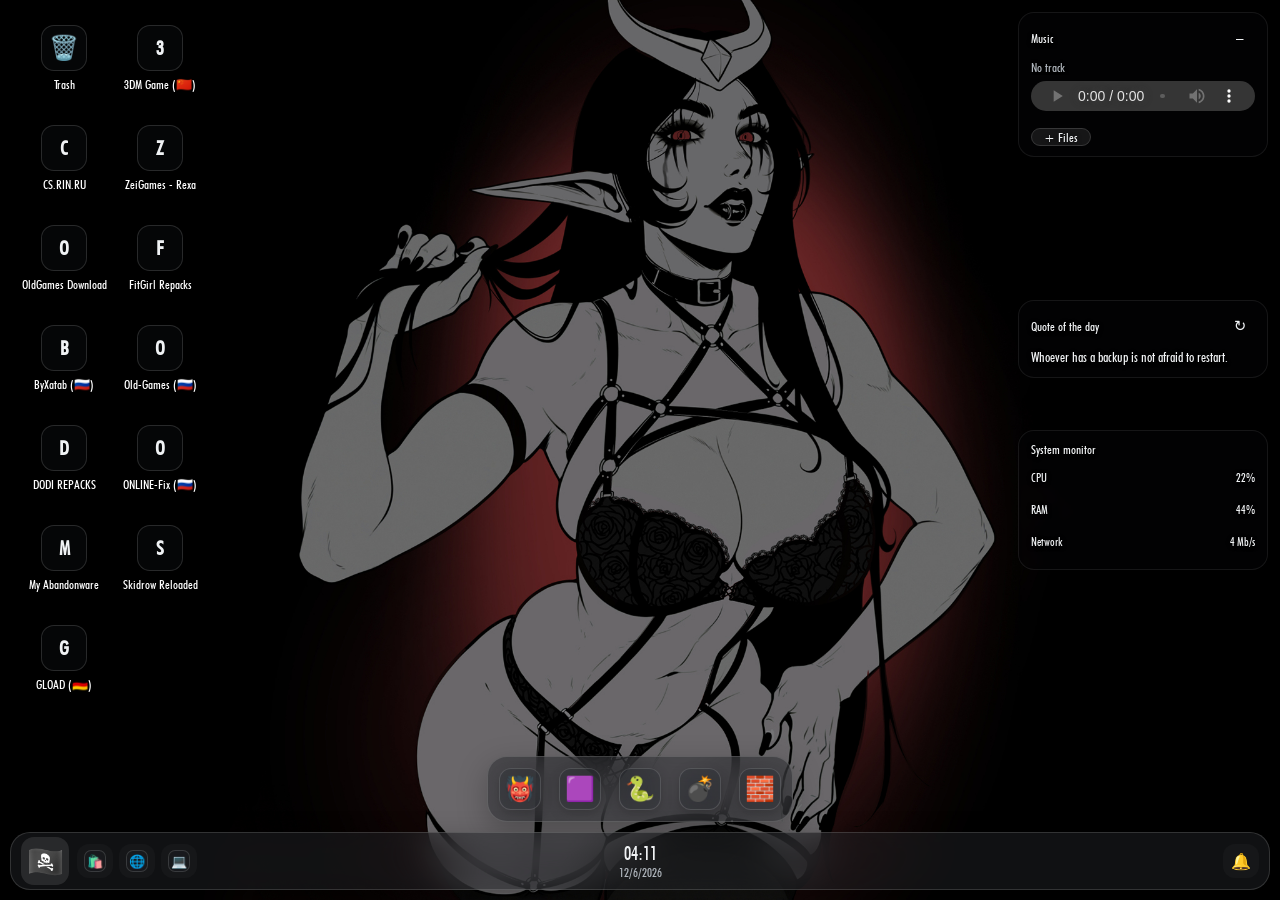
==== commit 9b19e8f7: "Divide o index.html em CSS e JS por conteúdo e organiza as pastas - CSS separado por componente em c" ====
--- a/index.html
+++ b/index.html
@@ -4,362 +4,19 @@
 <meta charset="UTF-8">
 <meta name="viewport" content="width=device-width, initial-scale=1.0">
 <title>🏴‍☠️PIRATINHA🏴‍☠️</title>
-<link rel="icon" type="image/x-icon" href="./Images/favicon.ico">
-<style>
-@font-face { font-family: "Futura"; src: url('futura medium condensed bt.ttf') format('truetype'); }
-
-:root {
-  --wallpaper: #87ceeb;                 /* azul celeste — cor de fundo padrão */
-  --glass: rgba(34, 36, 40, .48);
-  --glass-strong: rgba(28, 30, 34, .68);
-  --glass-line: rgba(255, 255, 255, .14);
-  --text: #f0f2f4;
-  --text-dim: #aeb4bb;
-  --accent: #4aa8ff;
-  --radius: 18px;
-  --taskbar-h: 58px;
-  --blur: 22px;
-  --tb-gap: 20px;
-  --dock-h: 70px;
-}
-* { box-sizing: border-box; }
-html, body { height: 100%; margin: 0; }
-html { color-scheme: dark; }
-* { scrollbar-width: thin; scrollbar-color: rgba(255,255,255,.28) transparent; }
-::-webkit-scrollbar { width: 10px; height: 10px; }
-::-webkit-scrollbar-track, ::-webkit-scrollbar-corner { background: transparent; }
-::-webkit-scrollbar-thumb { background: rgba(255,255,255,.26); border: 2px solid transparent; border-radius: 10px; background-clip: padding-box; }
-::-webkit-scrollbar-thumb:hover { background: rgba(255,255,255,.4); background-clip: padding-box; }
-body { font-family: "Futura", system-ui, sans-serif; overflow: hidden; background: var(--wallpaper); }
-
-[data-mode="old"] #os { display: none; }
-[data-mode="os"] #old { display: none; }
-
-/* ============ MODO OS ============ */
-#os {
-  position: fixed; inset: 0; color: var(--text); user-select: none; -webkit-user-select: none;
-  background: var(--wallpaper) center / cover no-repeat;
-}
-#os.dragging iframe { pointer-events: none; }
-
-#desktop { position: absolute; inset: var(--ins-t, 0px) var(--ins-r, 0px) var(--ins-b, 78px) var(--ins-l, 0px); z-index: 1; }
-.icon {
-  position: absolute; width: var(--cw, 96px); height: var(--ch, 100px); display: flex; flex-direction: column; align-items: center; gap: 6px;
-  padding: 8px 4px; border-radius: 14px; border: 1px solid transparent; background: none;
-  color: #fff; text-shadow: 0 1px 3px rgba(0,0,0,.65); font: inherit; font-size: 13px; line-height: 1.15;
-  cursor: default; text-align: center; touch-action: none; transition: left .12s, top .12s;
-}
-.icon:hover { background: rgba(255,255,255,.22); }
-.icon:focus-visible, .icon.sel { outline: none; background: rgba(255,255,255,.32); border-color: rgba(255,255,255,.7); }
-.icon.drag { transition: none; z-index: 99990; opacity: .92; cursor: grabbing; }
-.icon.hot { background: rgba(255,255,255,.5); border-color: #fff; }
-.icon span { overflow-wrap: anywhere; pointer-events: none; }
-.icon .tile { pointer-events: none; }
-.tile {
-  width: 46px; height: 46px; flex: none; border-radius: 13px; display: grid; place-items: center;
-  background: var(--glass); border: 1px solid var(--glass-line);
-  backdrop-filter: blur(var(--blur)); -webkit-backdrop-filter: blur(var(--blur));
-  box-shadow: 0 4px 12px rgba(0,0,0,.18); overflow: hidden;
-}
-.tile img { width: 26px; height: 26px; }
-.tile b { color: var(--text); font-size: 20px; text-shadow: none; }
-.tile i { font-style: normal; font-size: 24px; text-shadow: none; }
-.badge { position: absolute; top: 2px; right: 18px; min-width: 18px; height: 18px; padding: 0 5px; border-radius: 9px; background: var(--accent); color: #fff; font-size: 11px; display: grid; place-items: center; text-shadow: none; }
-.badge:empty { display: none; }
-
-/* janelas */
-.win {
-  position: absolute; display: flex; flex-direction: column; min-width: 320px; min-height: 220px;
-  background: var(--glass-strong); border: 1px solid var(--glass-line); border-radius: var(--radius);
-  backdrop-filter: blur(var(--blur)) saturate(1.4); -webkit-backdrop-filter: blur(var(--blur)) saturate(1.4);
-  box-shadow: 0 18px 50px rgba(0,0,0,.35); resize: both; overflow: hidden;
-}
-.win.min { display: none; }
-.win.max { inset: max(10px, var(--ins-t, 0px)) max(10px, var(--ins-r, 0px)) max(10px, var(--ins-b, 78px)) max(10px, var(--ins-l, 0px)) !important; width: auto !important; height: auto !important; resize: none; }
-.win:not(.active) { box-shadow: 0 8px 24px rgba(0,0,0,.25); }
-.win:not(.active) .bar { opacity: .7; }
-.bar { display: flex; align-items: center; gap: 10px; height: 42px; padding: 0 10px 0 12px; flex: none; touch-action: none; cursor: default; border-bottom: 1px solid var(--glass-line); }
-.bar .tile { width: 24px; height: 24px; border-radius: 7px; box-shadow: none; }
-.bar .tile img { width: 15px; height: 15px; }
-.bar .tile b { font-size: 12px; }
-.bar .tile i { font-size: 14px; }
-.bar .title { flex: 1; min-width: 0; font-size: 14px; white-space: nowrap; overflow: hidden; text-overflow: ellipsis; }
-.wbtn { width: 30px; height: 30px; border: 0; border-radius: 9px; background: transparent; color: var(--text); font: inherit; font-size: 15px; display: grid; place-items: center; cursor: pointer; text-decoration: none; }
-.wbtn:hover { background: rgba(255,255,255,.14); }
-.wbtn.close:hover { background: #e5484d; }
-.view { flex: 1; min-height: 0; background: #fff; margin: 0 6px; border-radius: 10px; overflow: hidden; }
-.view iframe { width: 100%; height: 100%; border: 0; display: block; }
-.view.sys { background: transparent; overflow: auto; margin: 0; padding: 10px 12px 12px; }
-.hint { flex: none; padding: 7px 12px 8px; font-size: 12px; color: var(--text-dim); }
-.hint a { color: var(--accent); }
-
-/* listas dentro de janelas de sistema (lixeira, plano de fundo) */
-.sysbar { display: flex; justify-content: space-between; align-items: center; gap: 8px; margin-bottom: 10px; font-size: 13px; color: var(--text-dim); }
-.pill { height: 32px; padding: 0 12px; border: 1px solid var(--glass-line); border-radius: 10px; background: rgba(255,255,255,.08); color: var(--text); font: inherit; font-size: 13px; cursor: pointer; }
-.pill:hover { background: rgba(255,255,255,.18); }
-.srow { display: flex; align-items: center; gap: 10px; width: 100%; padding: 8px 10px; margin-bottom: 4px; border: 1px solid transparent; border-radius: 12px; background: rgba(255,255,255,.05); color: var(--text); font: inherit; font-size: 14px; text-align: left; }
-.srow .grow { flex: 1; min-width: 0; overflow: hidden; text-overflow: ellipsis; white-space: nowrap; }
-button.srow { cursor: pointer; }
-button.srow:hover { background: rgba(255,255,255,.14); }
-.srow.on { border-color: var(--accent); }
-.srow .tile { width: 30px; height: 30px; border-radius: 9px; box-shadow: none; }
-.srow .tile img { width: 18px; height: 18px; }
-.srow .tile b { font-size: 14px; }
-.thumb { width: 56px; height: 36px; flex: none; border-radius: 8px; background: #3b4048 center / cover no-repeat; border: 1px solid var(--glass-line); }
-.srow .pick { flex: 1; min-width: 0; display: flex; align-items: center; gap: 10px; padding: 0; border: 0; background: none; color: inherit; font: inherit; text-align: left; cursor: pointer; }
-.srow a.pill { display: inline-grid; place-items: center; width: 32px; padding: 0; text-decoration: none; }
-.empty { margin: 18px 4px; font-size: 14px; color: var(--text-dim); line-height: 1.4; }
-
-/* taskbar */
-#taskbar {
-  position: absolute; left: 10px; right: 10px; bottom: 10px; height: var(--taskbar-h); z-index: 99999;
-  display: flex; align-items: center; gap: 8px; padding: 0 10px;
-  background: var(--glass); border: 1px solid var(--glass-line); border-radius: 20px;
-  backdrop-filter: blur(var(--blur)) saturate(1.4); -webkit-backdrop-filter: blur(var(--blur)) saturate(1.4);
-  box-shadow: 0 10px 30px rgba(0,0,0,.28);
-}
-#tasks { flex: 1; min-width: 0; display: flex; gap: 6px; overflow-x: auto; scrollbar-width: none; }
-.task { position: relative; flex: none; max-width: 170px; height: 40px; display: flex; align-items: center; gap: 8px; padding: 0 12px 0 8px; border: 1px solid transparent; border-radius: 12px; background: rgba(255,255,255,.06); color: var(--text); font: inherit; font-size: 13px; cursor: pointer; }
-.task:hover { background: rgba(255,255,255,.14); }
-.task.active { background: rgba(255,255,255,.18); border-color: var(--glass-line); }
-.task.active::after { content: ""; position: absolute; left: 50%; bottom: 2px; width: 14px; height: 3px; margin-left: -7px; border-radius: 3px; background: var(--accent); }
-.task .tile { width: 24px; height: 24px; border-radius: 7px; box-shadow: none; }
-.task .tile img { width: 15px; height: 15px; }
-.task .tile b { font-size: 12px; }
-.task .tile i { font-size: 14px; }
-.task span { overflow: hidden; text-overflow: ellipsis; white-space: nowrap; }
-#startbtn { width: 42px; height: 42px; flex: none; border: 0; border-radius: 13px; background: rgba(255,255,255,.1); font-size: 22px; cursor: pointer; }
-#startbtn:hover, #startbtn[aria-expanded="true"] { background: rgba(255,255,255,.22); }
-#clock { position: absolute; left: 50%; top: 50%; transform: translate(-50%, -50%); padding: 0 6px; font-size: 19px; text-align: center; line-height: 1.15; color: var(--text); white-space: nowrap; pointer-events: none; }
-#clock small { display: block; font-size: 13px; color: var(--text-dim); }
-
-/* fixados na taskbar */
-#pins, #tools { flex: none; display: flex; gap: 6px; }
-.sep { flex: none; width: 1px; height: 26px; background: var(--glass-line); margin: 0 2px; }
-.pin { position: relative; flex: none; width: 42px; height: 40px; display: grid; place-items: center; padding: 0; border: 1px solid transparent; border-radius: 12px; background: rgba(255,255,255,.06); cursor: pointer; }
-.pin:hover { background: rgba(255,255,255,.14); }
-.pin.active { background: rgba(255,255,255,.18); border-color: var(--glass-line); }
-.pin .tile { width: 26px; height: 26px; border-radius: 8px; box-shadow: none; }
-.pin .tile img { width: 16px; height: 16px; }
-.pin .tile b { font-size: 13px; }
-.pin .tile i { font-size: 15px; }
-.pin.open::after { content: ""; position: absolute; left: 50%; bottom: 2px; width: 5px; height: 3px; margin-left: -2px; border-radius: 3px; background: var(--text-dim); }
-.pin.active::after { width: 14px; margin-left: -7px; background: var(--accent); }
-
-/* dock de jogos */
-#dock { position: absolute; z-index: 99997; display: flex; gap: 8px; padding: 6px; background: var(--glass); border: 1px solid var(--glass-line); border-radius: 20px; backdrop-filter: blur(var(--blur)) saturate(1.4); -webkit-backdrop-filter: blur(var(--blur)) saturate(1.4); box-shadow: 0 10px 30px rgba(0,0,0,.25); transition: transform .2s, opacity .2s; }
-.dk { position: relative; width: 52px; height: 52px; display: grid; place-items: center; padding: 0; border: 1px solid transparent; border-radius: 14px; background: none; cursor: pointer; }
-.dk:hover { background: rgba(255,255,255,.14); }
-.dk .tile { width: 42px; height: 42px; border-radius: 12px; }
-.dk .tile i { font-size: 24px; }
-.dk.open::after { content: ""; position: absolute; left: 50%; bottom: -1px; width: 5px; height: 3px; margin-left: -2px; border-radius: 3px; background: var(--text-dim); }
-.dk.active::after { width: 14px; margin-left: -7px; background: var(--accent); }
-.dk::before { content: attr(data-label); position: absolute; bottom: calc(100% + 10px); left: 50%; transform: translateX(-50%); padding: 4px 9px; border-radius: 8px; background: var(--glass-strong); border: 1px solid var(--glass-line); color: var(--text); font-size: 12px; white-space: nowrap; opacity: 0; pointer-events: none; transition: opacity .12s; }
-.dk:hover::before { opacity: 1; }
-
-/* tamanho dos ícones, mini-apps, menu de contexto */
-.icon .tile { width: var(--ts, 46px); height: var(--ts, 46px); }
-.icon .tile img { width: calc(var(--ts, 46px) * .56); height: calc(var(--ts, 46px) * .56); }
-.icon .tile i { font-size: calc(var(--ts, 46px) * .52); }
-textarea, input[type=text] { user-select: text; -webkit-user-select: text; }
-.note { width: 100%; height: 100%; resize: none; border: 0; outline: 0; background: transparent; color: var(--text); font: inherit; font-size: 15px; line-height: 1.5; }
-.calc { display: grid; grid-template-columns: repeat(4, 1fr); grid-template-rows: 70px repeat(6, 1fr); gap: 6px; height: 100%; }
-.calc .scr { grid-column: 1 / -1; display: flex; align-items: flex-end; justify-content: flex-end; padding: 8px 12px; font-size: 28px; overflow: hidden; background: rgba(0,0,0,.25); border-radius: 12px; }
-.calc button { border: 1px solid var(--glass-line); border-radius: 12px; background: rgba(255,255,255,.08); color: var(--text); font: inherit; font-size: 20px; cursor: pointer; }
-.calc button:hover { background: rgba(255,255,255,.18); }
-.calc .op { background: rgba(74,168,255,.28); }
-#ctx { position: fixed; z-index: 100000; min-width: 220px; padding: 6px; display: none; background: var(--glass-strong); border: 1px solid var(--glass-line); border-radius: 14px; backdrop-filter: blur(var(--blur)) saturate(1.4); -webkit-backdrop-filter: blur(var(--blur)) saturate(1.4); box-shadow: 0 14px 40px rgba(0,0,0,.35); }
-#ctx button { display: block; width: 100%; padding: 9px 12px; border: 0; border-radius: 9px; background: none; color: var(--text); font: inherit; font-size: 14px; text-align: left; cursor: pointer; }
-#ctx button:hover { background: rgba(255,255,255,.14); }
-.view.br { padding: 0; display: flex; flex-direction: column; overflow: hidden; }
-.tabs { display: flex; align-items: center; gap: 4px; padding: 6px 8px 0; overflow-x: auto; flex: none; }
-.tab { display: flex; align-items: center; gap: 6px; max-width: 180px; height: 32px; padding: 0 6px 0 12px; border-radius: 10px 10px 0 0; background: rgba(255,255,255,.06); font-size: 13px; white-space: nowrap; cursor: pointer; }
-.tab.on { background: rgba(255,255,255,.18); }
-.tab span { overflow: hidden; text-overflow: ellipsis; }
-.addr { display: flex; gap: 6px; padding: 6px 8px; flex: none; }
-.addr input { flex: 1; min-width: 0; height: 34px; padding: 0 12px; border-radius: 10px; border: 1px solid var(--glass-line); background: rgba(255,255,255,.08); color: var(--text); font: inherit; font-size: 14px; outline: 0; }
-.frames { position: relative; flex: 1; min-height: 0; margin: 0 6px 6px; border-radius: 10px; overflow: hidden; background: #fff; }
-.bmsg { position: absolute; inset: 0; z-index: 1; display: none; flex-direction: column; align-items: center; justify-content: center; gap: 10px; padding: 24px; text-align: center; background: rgba(28,30,34,.94); color: var(--text); }
-.bmsg b { font-size: 18px; font-weight: normal; }
-.bmsg span { max-width: 420px; font-size: 14px; line-height: 1.4; color: var(--text-dim); }
-.frames iframe { width: 100%; height: 100%; border: 0; display: none; }
-.pill.on { border-color: var(--accent); }
-
-/* animações, taskbar no topo, jogos, paint, terminal, spotify */
-.win { animation: wopen .14s ease-out; }
-@keyframes wopen { from { opacity: 0; } }
-.win.closing { opacity: 0; transition: opacity .12s; pointer-events: none; }
-.noanim .win { animation: none; } .noanim .win.closing { transition: none; }
-@media (prefers-reduced-motion: reduce) { .win { animation: none; } }
-#os.tbtop #taskbar { bottom: auto; top: 10px; }
-#os.tbtop #start { bottom: auto; top: calc(var(--taskbar-h) + var(--tb-gap)); }
-.gw { display: flex; flex-direction: column; align-items: center; gap: 8px; }
-.gw canvas { max-width: 100%; border: 1px solid var(--glass-line); border-radius: 8px; }
-.hud { font-size: 14px; color: var(--text-dim); text-align: center; }
-.ptools { display: flex; flex-wrap: wrap; gap: 6px; align-items: center; margin-bottom: 8px; }
-.pcv { width: 100%; height: auto; background: #fff; border-radius: 8px; touch-action: none; cursor: crosshair; }
-.term { height: 100%; overflow: auto; padding: 10px; border-radius: 10px; background: #0b0d10; color: #7cfc9a; font: 13px/1.4 ui-monospace, monospace; user-select: text; -webkit-user-select: text; }
-.term .out div { white-space: pre-wrap; } .term .in { display: flex; }
-.term input { flex: 1; min-width: 0; border: 0; outline: 0; background: none; color: inherit; font: inherit; }
-.sp { flex: 1; min-width: 0; height: 34px; padding: 0 12px; border-radius: 10px; border: 1px solid var(--glass-line); background: rgba(255,255,255,.08); color: var(--text); font: inherit; font-size: 14px; outline: 0; }
-
-/* notificações, modal, reboot */
-#bell { font-size: 18px; color: var(--text); } #bell .dot { position: absolute; top: 3px; right: 3px; min-width: 16px; height: 16px; padding: 0 4px; border-radius: 8px; background: #e5484d; color: #fff; font: normal 10px/16px sans-serif; text-align: center; display: none; } #bell.alert .dot { display: block; }
-#toasts { position: absolute; right: 14px; bottom: calc(var(--taskbar-h) + var(--tb-gap)); z-index: 99996; display: flex; flex-direction: column; gap: 8px; pointer-events: none; }
-#os.tbtop #toasts { bottom: 20px; } #os.tbtop #npanel { bottom: auto; top: calc(var(--taskbar-h) + var(--tb-gap)); }
-.toast { pointer-events: auto; display: flex; gap: 12px; align-items: center; width: 310px; padding: 12px 14px; border-radius: 14px; background: var(--glass-strong); border: 1px solid var(--glass-line); backdrop-filter: blur(var(--blur)); -webkit-backdrop-filter: blur(var(--blur)); box-shadow: 0 12px 32px rgba(0,0,0,.35); cursor: pointer; animation: wopen .2s; }
-.toast.game { background: linear-gradient(135deg, rgba(23,26,33,.96), rgba(34,48,66,.96)); border-color: rgba(102,192,244,.45); }
-.toast.out { opacity: 0; transition: opacity .25s; } .noanim .toast { animation: none; }
-.toast .ti { font-size: 26px; } .toast b { display: block; font-size: 14px; font-weight: normal; } .toast em { font-style: normal; font-size: 13px; color: var(--text-dim); }
-#npanel { position: absolute; right: 10px; bottom: calc(var(--taskbar-h) + var(--tb-gap)); z-index: 99998; display: none; width: min(360px, calc(100vw - 20px)); max-height: 420px; overflow: auto; padding: 12px; background: var(--glass-strong); border: 1px solid var(--glass-line); border-radius: 18px; backdrop-filter: blur(var(--blur)); -webkit-backdrop-filter: blur(var(--blur)); box-shadow: 0 20px 50px rgba(0,0,0,.4); }
-.nh { display: flex; justify-content: space-between; align-items: center; margin-bottom: 10px; } .nh b { font-weight: normal; }
-.pill.danger { background: rgba(229,72,77,.16); border-color: rgba(229,72,77,.5); color: #ffb4b6; } .pill.danger:hover { background: rgba(229,72,77,.3); }
-.modal { position: fixed; inset: 0; z-index: 100001; display: grid; place-items: center; background: rgba(0,0,0,.45); }
-.modal .box { width: min(380px, calc(100vw - 32px)); padding: 20px; border-radius: 18px; background: var(--glass-strong); border: 1px solid var(--glass-line); backdrop-filter: blur(var(--blur)); -webkit-backdrop-filter: blur(var(--blur)); box-shadow: 0 20px 60px rgba(0,0,0,.5); }
-.modal p { margin: 0 0 16px; line-height: 1.5; } .modal .mb { display: flex; justify-content: flex-end; gap: 8px; }
-.blackout { position: fixed; inset: 0; z-index: 100003; background: #000; color: #777; display: grid; place-items: center; font-size: 18px; text-align: center; padding: 24px; cursor: pointer; }
-.bsod { position: fixed; inset: 0; z-index: 100004; background: #0a56b8; color: #fff; padding: 8vw; font-size: 20px; line-height: 1.5; }
-.pbar { height: 10px; border-radius: 6px; background: rgba(255,255,255,.12); overflow: hidden; } .pbar i { display: block; height: 100%; width: 0; background: var(--accent); transition: width .3s; }
-.startfoot { display: flex; justify-content: flex-end; gap: 6px; padding-top: 10px; border-top: 1px solid var(--glass-line); }
-
-.blackout.upd { cursor: default; color: #ddd; background: #0b0d10; } .upd p { margin: 6px 0; } .upd .up2 { font-size: 28px; } .upd .uw { font-size: 14px; color: #888; }
-.spin { width: 44px; height: 44px; margin: 0 auto 18px; border-radius: 50%; border: 4px solid rgba(255,255,255,.2); border-top-color: #fff; animation: spin 1s linear infinite; } @keyframes spin { to { transform: rotate(360deg); } }
-
-[hidden] { display: none !important; }
-#storebtn { font-size: 19px; }
-.pc { flex: none; width: 44px; text-align: right; color: var(--text-dim); font-size: 13px; }
-.wgrid { display: grid; grid-template-columns: repeat(auto-fill, minmax(72px, 1fr)); gap: 6px; }
-.wc { position: relative; aspect-ratio: 4 / 3; border: 2px solid transparent; border-radius: 8px; background: #3b4048 center / cover no-repeat; cursor: pointer; }
-.wc:hover { border-color: rgba(255,255,255,.5); } .wc.on { border-color: var(--accent); }
-.wc .dl, .wc .wx { position: absolute; width: 22px; height: 22px; display: grid; place-items: center; padding: 0; border: 0; border-radius: 6px; background: rgba(0,0,0,.55); color: #fff; font-size: 12px; text-decoration: none; cursor: pointer; }
-.wc .dl { left: 4px; bottom: 4px; } .wc .wx { right: 4px; top: 4px; }
-.view.sys.st { display: flex; padding: 0; overflow: hidden; }
-.sd { flex: none; width: 170px; padding: 12px 8px; border-right: 1px solid var(--glass-line); display: flex; flex-direction: column; gap: 2px; }
-.cat { padding: 10px 12px; border: 0; border-radius: 10px; background: none; color: var(--text); font: inherit; font-size: 14px; text-align: left; cursor: pointer; }
-.cat:hover { background: rgba(255,255,255,.1); } .cat.on { background: rgba(255,255,255,.18); }
-.sm { flex: 1; min-width: 0; overflow: auto; padding: 12px 14px; }
-.sbox { width: 100%; height: 38px; margin-bottom: 12px; padding: 0 14px; border-radius: 12px; border: 1px solid var(--glass-line); background: rgba(255,255,255,.08); color: var(--text); font: inherit; font-size: 14px; outline: 0; }
-.sh { margin: 14px 2px 8px; font-size: 13px; font-weight: normal; color: var(--text-dim); }
-.cg { display: grid; grid-template-columns: repeat(auto-fill, minmax(260px, 1fr)); gap: 8px; }
-.card { display: flex; align-items: center; gap: 12px; padding: 12px; border-radius: 14px; background: rgba(255,255,255,.06); border: 1px solid var(--glass-line); }
-.card .tile { width: 48px; height: 48px; flex: none; } .card .tile i { font-size: 26px; } .card .tile img { width: 28px; height: 28px; }
-.ct { flex: 1; min-width: 0; display: flex; flex-direction: column; gap: 2px; } .ct b { font-weight: normal; } .ct small { color: var(--text-dim); font-size: 12px; line-height: 1.3; }
-.ca { flex: none; display: flex; flex-direction: column; gap: 4px; }
-.sq *:not(.dot):not(.badge):not(.spin):not(.icon):not(.tile):not(.tile *), .sq *::before, .sq *::after { border-radius: 0 !important; }
-
-#os.tbdock { --tb-gap: 10px; }
-#os.tbdock #taskbar { left: 0; right: 0; bottom: 0; border-radius: 0; border-width: 1px 0 0; }
-#os.tbdock.tbtop #taskbar { top: 0; bottom: auto; border-width: 0 0 1px; }
-#startbtn { position: relative; }
-.pin[data-label]::before, #startbtn[data-label]::before { content: attr(data-label); position: absolute; bottom: calc(100% + 10px); left: 50%; transform: translateX(-50%); padding: 4px 9px; border-radius: 8px; background: var(--glass-strong); border: 1px solid var(--glass-line); color: var(--text); font-size: 12px; line-height: 1.4; white-space: nowrap; opacity: 0; pointer-events: none; transition: opacity .12s; z-index: 5; }
-.pin[data-label]:hover::before, #startbtn[data-label]:hover::before { opacity: 1; }
-#os.tbtop .pin[data-label]::before, #os.tbtop #startbtn[data-label]::before { bottom: auto; top: calc(100% + 10px); }
-.hb { display: flex; gap: 6px; } .starthead { flex-wrap: wrap; }
-.wsep { border: 0; border-top: 1px solid var(--glass-line); margin: 12px 0; }
-
-/* v11: dock configurável, widget, ícones menores e mais transparentes */
-#dock[data-p="b"] { left: 50%; bottom: var(--dk-off, 78px); transform: translateX(-50%); }
-#dock[data-p="t"] { left: 50%; top: var(--dk-off, 10px); transform: translateX(-50%); }
-#dock[data-p="l"] { top: 50%; left: 10px; transform: translateY(-50%); flex-direction: column; }
-#dock[data-p="r"] { top: 50%; right: 10px; transform: translateY(-50%); flex-direction: column; }
-#dock[data-ah="1"]:not(.show)[data-p="b"] { transform: translate(-50%, 160%); opacity: 0; pointer-events: none; }
-#dock[data-ah="1"]:not(.show)[data-p="t"] { transform: translate(-50%, -160%); opacity: 0; pointer-events: none; }
-#dock[data-ah="1"]:not(.show)[data-p="l"] { transform: translate(-160%, -50%); opacity: 0; pointer-events: none; }
-#dock[data-ah="1"]:not(.show)[data-p="r"] { transform: translate(160%, -50%); opacity: 0; pointer-events: none; }
-#dock[data-p="l"] .dk::before { bottom: auto; top: 50%; left: calc(100% + 10px); transform: translateY(-50%); }
-#dock[data-p="r"] .dk::before { bottom: auto; top: 50%; left: auto; right: calc(100% + 10px); transform: translateY(-50%); }
-#dock[data-p="t"] .dk::before { bottom: auto; top: calc(100% + 10px); }
-#dock[data-z="p"] .dk { width: 44px; height: 44px; } #dock[data-z="p"] .dk .tile { width: 34px; height: 34px; } #dock[data-z="p"] .dk .tile i { font-size: 19px; }
-#dock[data-z="g"] .dk { width: 62px; height: 62px; } #dock[data-z="g"] .dk .tile { width: 50px; height: 50px; } #dock[data-z="g"] .dk .tile i { font-size: 29px; }
-#dock[data-sh="s"], #dock[data-sh="s"] .dk, #dock[data-sh="s"] .dk .tile { border-radius: 0; }
-#dockzone { position: absolute; z-index: 99996; }
-#dockzone[data-p="b"] { left: 25%; right: 25%; height: 10px; bottom: var(--dk-off, 78px); }
-#dockzone[data-p="t"] { left: 25%; right: 25%; height: 10px; top: var(--dk-off, 10px); }
-#dockzone[data-p="l"] { top: 25%; bottom: 25%; width: 10px; left: 0; }
-#dockzone[data-p="r"] { top: 25%; bottom: 25%; width: 10px; right: 0; }
-#startbtn { width: 48px; height: 48px; font-size: 30px; }
-.pin { width: 36px; height: 34px; background: rgba(255,255,255,.025); } .pin:hover { background: rgba(255,255,255,.1); }
-.pin .tile { width: 22px; height: 22px; border-radius: 7px; } .pin .tile img { width: 14px; height: 14px; } .pin .tile b { font-size: 11px; } .pin .tile i { font-size: 13px; }
-#storebtn { font-size: 17px; } #bell { font-size: 16px; }
-.task { background: rgba(255,255,255,.025); } .dk { background: none; }
-.tile { background: color-mix(in srgb, var(--glass) 36%, transparent); }
-body.hideicons .icon { display: none !important; }
-#widget { position: absolute; top: 12px; right: 12px; z-index: 4; width: 250px; padding: 10px 12px; border-radius: 16px; background: rgba(20,22,26,.12); border: 1px solid rgba(255,255,255,.08); backdrop-filter: blur(4px); -webkit-backdrop-filter: blur(4px); color: var(--text); text-shadow: 0 1px 4px rgba(0,0,0,.6); }
-#os.tbtop #widget { top: calc(var(--taskbar-h) + var(--tb-gap)); }
-#widget.min { width: auto; padding: 0; background: none; border: 0; backdrop-filter: none; -webkit-backdrop-filter: none; }
-#widget.min .wbody { display: none; } #widget:not(.min) .wic { display: none; }
-.wic { width: 44px; height: 44px; border-radius: 50%; border: 1px solid rgba(255,255,255,.14); background: rgba(20,22,26,.16); font-size: 20px; cursor: pointer; }
-.whead { display: flex; justify-content: space-between; align-items: center; margin-bottom: 6px; font-size: 13px; }
-#widget .np { font-size: 13px; margin-bottom: 6px; overflow: hidden; text-overflow: ellipsis; white-space: nowrap; color: var(--text-dim); }
-#widget audio { width: 100%; height: 30px; } #widget .wl { max-height: 110px; overflow: auto; margin: 6px 0; } #widget .srow { padding: 5px 8px; font-size: 12px; background: rgba(255,255,255,.05); }
-.toast.game { width: 380px; padding: 20px 22px; gap: 16px; border-radius: 0 !important; } .toast.game .ti { font-size: 42px; } .toast.game b { font-size: 17px; } .toast.game em { font-size: 15px; }
-
-/* menu Iniciar: botões nas pontas, blocos de apps, aviso de energia */
-.startbar { display: flex; justify-content: space-between; gap: 6px; }
-.startbar button { height: 34px; padding: 0 12px; border: 1px solid var(--glass-line); border-radius: 11px; background: rgba(255,255,255,.08); color: var(--text); font: inherit; font-size: 13px; cursor: pointer; }
-.startbar button:hover { background: rgba(255,255,255,.18); }
-.ag { display: grid; grid-template-columns: repeat(3, 65px); justify-content: start; gap: 8px; margin-bottom: 8px; }
-.ab { aspect-ratio: 1; display: grid; place-items: center; padding: 0; border: 1px solid var(--glass-line); border-radius: 14px; background: rgba(255,255,255,.06); cursor: pointer; }
-.ab:hover { background: rgba(255,255,255,.16); }
-.ab .tile { width: 30px; height: 30px; pointer-events: none; } .ab .tile i { font-size: 18px; } .ab .tile img { width: 18px; height: 18px; }
-.pwb { display: grid; grid-template-columns: 1fr 1fr; gap: 12px; margin-bottom: 14px; }
-.pwb button { height: 110px; display: flex; flex-direction: column; align-items: center; justify-content: center; gap: 8px; border: 1px solid var(--glass-line); border-radius: 16px; background: rgba(255,255,255,.08); color: var(--text); font: inherit; font-size: 15px; cursor: pointer; }
-.pwb button:hover { background: rgba(255,255,255,.18); } .pwb i { font-style: normal; font-size: 32px; }
-.pwn { font-size: 13px; color: var(--text-dim); }
-
-/* widgets: monitor, frase do dia, notas adesivas */
-.wd { position: absolute; z-index: 4; width: 250px; padding: 10px 12px; border-radius: 16px; background: rgba(20,22,26,.12); border: 1px solid rgba(255,255,255,.08); backdrop-filter: blur(4px); -webkit-backdrop-filter: blur(4px); color: var(--text); text-shadow: 0 1px 4px rgba(0,0,0,.6); }
-#wq { right: 12px; top: 300px; } #wmon { right: 12px; top: 430px; }
-.mrow { display: grid; grid-template-columns: 34px 1fr 62px; align-items: center; gap: 8px; margin: 4px 0; font-size: 12px; }
-.mrow canvas { width: 100%; height: 28px; } .mrow b { font-weight: normal; text-align: right; }
-.malert { margin-top: 8px; padding: 8px 10px; border-radius: 10px; background: rgba(229,72,77,.3); border: 1px solid rgba(229,72,77,.6); font-size: 12px; } .malert button { margin-top: 6px; }
-#wq .qt { font-size: 14px; line-height: 1.45; }
-
-/* start menu */
-#start {
-  position: absolute; left: 10px; bottom: calc(var(--taskbar-h) + var(--tb-gap)); z-index: 99998;
-  width: min(340px, calc(100vw - 20px)); max-height: min(520px, calc(100vh - 100px));
-  display: none; flex-direction: column; gap: 12px; padding: 14px;
-  background: var(--glass-strong); border: 1px solid var(--glass-line); border-radius: 22px;
-  backdrop-filter: blur(var(--blur)) saturate(1.4); -webkit-backdrop-filter: blur(var(--blur)) saturate(1.4);
-  box-shadow: 0 20px 60px rgba(0,0,0,.4);
-}
-#start.open { display: flex; animation: pop .14s ease-out; }
-@keyframes pop { from { opacity: 0; transform: translateY(8px) scale(.98); } }
-.starthead { display: flex; justify-content: space-between; align-items: center; gap: 10px; }
-.starthead b { font-size: 18px; font-weight: normal; letter-spacing: .06em; }
-.starthead button { height: 34px; padding: 0 12px; border: 1px solid var(--glass-line); border-radius: 11px; background: rgba(255,255,255,.08); color: var(--text); font: inherit; font-size: 13px; cursor: pointer; }
-.starthead button:hover { background: rgba(255,255,255,.18); }
-#search { width: 100%; height: 40px; padding: 0 14px; border-radius: 12px; border: 1px solid var(--glass-line); background: rgba(255,255,255,.08); color: var(--text); font: inherit; font-size: 14px; outline: none; user-select: text; -webkit-user-select: text; }
-#search:focus { border-color: var(--accent); }
-#search::placeholder { color: var(--text-dim); }
-#apps { overflow-y: auto; display: flex; flex-direction: column; gap: 2px; padding-right: 2px; }
-#apps h3 { margin: 10px 0 4px 6px; font-size: 12px; font-weight: normal; color: var(--text-dim); }
-#apps h3:first-child { margin-top: 0; }
-.row { display: flex; justify-content: space-between; align-items: baseline; gap: 12px; width: 100%; padding: 9px 12px; border: 0; border-radius: 10px; background: none; color: var(--text); font: inherit; font-size: 14px; text-align: left; cursor: pointer; }
-.row:hover, .row:focus-visible { background: rgba(255,255,255,.14); outline: none; }
-.row .h { flex: none; font-size: 11px; color: var(--text-dim); }
-
-/* ============ MODO ANTIGO (estilos originais) ============ */
-#old { position: fixed; inset: 0; background: black; text-align: center; overflow: auto; font-family: "Futura", "monospace"; }
-#old h1 { font-size: 125px; margin-top: 50px; color: #d9d9d9; text-align: center; text-shadow: 2px 2px 4px #404040; font-family: "Futura", "monospace"; }
-#old h2 { color: white; font-family: "Futura", "monospace"; font-size: 20px; letter-spacing: 4px; text-transform: uppercase; margin: 0; }
-#old .divider { display: flex; align-items: center; width: 60%; max-width: 600px; margin: 25px auto; }
-#old .divider::before, #old .divider::after { content: ""; flex: 1; height: 1px; background-color: #404040; }
-#old .divider span { padding: 0 15px; font-size: 12px; letter-spacing: 3px; color: #808080; font-family: "Futura", "monospace"; }
-#old section { margin-top: 20px; }
-#old .link { position: relative; font-size: 25px; display: flex; flex-wrap: wrap; justify-content: center; margin-top: 15px; }
-#old .link a:link, #old .link a:visited { box-sizing: border-box; background-color: #0d0d0d; color: #d9d9d9; padding: 20px; border: 2px solid transparent; border-radius: 20px; text-align: center; text-decoration: none; display: inline-block; margin: -1px; }
-#old .link a:hover, #old .link a:active { color: #0066CC; background-color: transparent; border-color: #003568; z-index: 1; position: relative; }
-#old footer { color: #151515; font-size: 8px; position: absolute; bottom: 0; right: 0; }
-#old footer a:link, #old footer a:visited { color: #151515; text-decoration: none; }
-#old footer a:hover, #old footer a:active { color: purple; }
-#oldswitch { position: fixed; left: 14px; bottom: 14px; z-index: 5; height: 34px; padding: 0 12px; border: 1px solid rgba(255,255,255,.14); border-radius: 11px; background: rgba(255,255,255,.08); color: #f0f2f4; font: inherit; font-size: 13px; cursor: pointer; }
-#oldswitch:hover { background: rgba(255,255,255,.18); }
-
-@media (max-width: 640px) { #clock { display: none; } .win { min-width: 0; } }
-@media (prefers-reduced-motion: reduce) { #start.open { animation: none; } .icon { transition: none; } }
-</style>
+<link rel="icon" type="image/x-icon" href="./assets/icons/favicon.ico">
+<link rel="stylesheet" href="./css/base.css">
+<link rel="stylesheet" href="./css/os/components.css">
+<link rel="stylesheet" href="./css/os/desktop.css">
+<link rel="stylesheet" href="./css/os/windows.css">
+<link rel="stylesheet" href="./css/os/taskbar.css">
+<link rel="stylesheet" href="./css/os/dock.css">
+<link rel="stylesheet" href="./css/os/start-menu.css">
+<link rel="stylesheet" href="./css/os/notifications.css">
+<link rel="stylesheet" href="./css/os/system.css">
+<link rel="stylesheet" href="./css/os/apps.css">
+<link rel="stylesheet" href="./css/os/widgets.css">
+<link rel="stylesheet" href="./css/old.css">
 </head>
 <body data-mode="os">
 
@@ -405,1414 +62,39 @@
   <button id="oldswitch" data-switch title="Voltar ao modo OS">Modo OS</button>
 </div>
 
-<script>
-const LINKS = [
-  { n: 'CS.RIN.RU',          u: 'https://cs.rin.ru/forum/index.php',              g: 'rec' },
-  { n: 'FitGirl Repacks',    u: 'https://fitgirl-repacks.site/',                  g: 'rec' },
-  { n: 'DODI REPACKS',       u: 'https://dodi-repacks.site/',                     g: 'rec' },
-  { n: 'Skidrow Reloaded',   u: 'https://www.skidrowreloaded.com/',               g: 'rec' },
-  { n: 'ByXatab (🇷🇺)',       u: 'https://byxatab.com/',                           g: 'rec' },
-  { n: 'GLOAD (🇩🇪)',         u: 'https://gload.to/',                              g: 'out' },
-  { n: 'ZeiGames - Rexa',    u: 'https://zeigames.com/',                          g: 'out' },
-  { n: 'OldGames Download',  u: 'https://oldgamesdownload.com/browse/platform/',  g: 'out' },
-  { n: 'My Abandonware',     u: 'https://www.myabandonware.com/',                 g: 'out' },
-  { n: 'ONLINE-Fix (🇷🇺)',    u: 'https://online-fix.me/',                         g: 'out' },
-  { n: 'Old-Games (🇷🇺)',     u: 'https://www.old-games.ru/catalog/',              g: 'out' },
-  { n: '3DM Game (🇨🇳)',      u: 'https://www.3dmgame.com/games',                  g: 'out' },
-];
-const GAMES = [                                  // aparecem na dock; adicione novos jogos aqui
-  { n: 'DOOM', file: 'DOOM.exe', u: './games/index.html', g: 'game', e: '👹', local: true, max: true },
-];
-const APPITEMS = [   // apps e jogos: aparecem na área de trabalho, na taskbar ou na dock (botão direito: "Mover para…")
-  { id: 'sys:store', n: 'Loja', e: '🛍️', cat: 'apps', d: 'Instale e remova apps e jogos.', fn: () => openStore(), p0: 'taskbar' },
-  { id: 'sys:browser', n: 'Navegador', e: '🌐', cat: 'apps', d: 'Navegue em abas dentro do sistema.', fn: () => openBrowser(), p0: 'taskbar' },
-  { id: 'sys:term', n: 'Terminal', e: '💻', cat: 'apps', d: 'Linha de comando do PIRATINHA OS.', fn: () => openTerm(), p0: 'taskbar' },
-  { id: 'sys:calc', n: 'Calculadora', e: '🧮', cat: 'apps', d: 'Contas rápidas.', fn: () => openCalc(), p0: 'menu' },
-  { id: 'sys:notes', n: 'Bloco de notas', e: '📝', cat: 'apps', d: 'Anotações salvas no navegador.', fn: () => openNotes(), p0: 'menu' },
-  { id: 'sys:paint', n: 'Paint', e: '🎨', cat: 'apps', d: 'Desenhe e salve em PNG.', fn: () => openPaint(), p0: 'menu' },
-  { id: GAMES[0].u, n: 'DOOM', e: '👹', cat: 'jogos', d: 'Tiro em primeira pessoa clássico, rodando Freedoom.', fn: () => openApp(GAMES[0]), p0: 'dock' },
-  { id: 'game:match', n: 'Blocos Coloridos', e: '🟪', cat: 'jogos', d: 'Troque blocos vizinhos e combine três ou mais da mesma cor.', fn: () => openMatch(), p0: 'dock' },
-  { id: 'game:snake', n: 'Snake', e: '🐍', cat: 'jogos', d: 'Coma, cresça e não bata nas paredes.', fn: () => openSnake(), p0: 'dock' },
-  { id: 'game:mines', n: 'Campo Minado', e: '💣', cat: 'jogos', d: 'Abra o campo sem pisar em nenhuma mina.', fn: () => openMines(), p0: 'dock' },
-  { id: 'game:tetris', n: 'Tetris', e: '🧱', cat: 'jogos', d: 'Encaixe as peças e complete as linhas.', fn: () => openTetris(), p0: 'dock' },
-].map(a => Object.assign({ app: true, u: a.id, win: a.id, local: true, g: 'app' }, a));
-LINKS.push(...APPITEMS);
-const FOOTER_URL = 'https://desciclopedia.org/wiki/Especial:Aleat%C3%B3ria';
-
-
-const $ = (s, r = document) => r.querySelector(s);
-const os = $('#os'), desk = $('#desktop'), startEl = $('#start'), startBtn = $('#startbtn');
-const store = {
-  get(k, d) { try { const v = localStorage.getItem(k); return v ? JSON.parse(v) : d; } catch (e) { return d; } },
-  set(k, v) { try { localStorage.setItem(k, JSON.stringify(v)); } catch (e) {} },
-};
-
-/* ---------- tiles ---------- */
-function tile(l) {
-  const t = document.createElement('div'); t.className = 'tile';
-  if (l.e) { t.innerHTML = '<i>' + l.e + '</i>'; return t; }
-  const img = new Image(); img.alt = ''; img.draggable = false;
-  img.src = 'https://www.google.com/s2/favicons?domain=' + new URL(l.u).hostname + '&sz=64';
-  img.onerror = () => { t.innerHTML = ''; const b = document.createElement('b'); b.textContent = l.n.replace(/[^\p{L}\p{N}]/gu, '').charAt(0).toUpperCase(); t.append(b); };
-  t.append(img); return t;
-}
-const etile = e => () => { const t = document.createElement('div'); t.className = 'tile'; t.innerHTML = '<i>' + e + '</i>'; return t; };
-
-/* ---------- janelas ---------- */
-const wins = new Map(); let z = 10, offset = 0, active = null;
-function createWindow(o) {
-  closeStart(); o.pin = o.pin || pinBtns.get(o.id);
-  if (wins.has(o.id)) { const w = wins.get(o.id); w.el.classList.remove('min'); focusWin(w); return w; }
-  const vw = innerWidth, vh = innerHeight - 160;
-  const W = Math.min(o.w, vw - 20), H = Math.min(o.h, vh - 20);
-  const el = document.createElement('div'); el.className = 'win';
-  const o2 = offset - 48;                          // pequeno deslocamento para janelas não ficarem exatamente empilhadas
-  el.style.cssText = `width:${W}px;height:${H}px;left:${Math.max(10, Math.min(Math.round((vw - W) / 2 + o2), vw - W - 10))}px;top:${Math.max(10, Math.round((vh - H) / 2 + o2))}px`;
-  offset = (offset + 24) % 120;
-  if (o.tr) { el.style.left = Math.max(10, vw - W - 10) + 'px'; el.style.top = (os.classList.contains('tbtop') ? 78 : 10) + 'px'; }
-  el.innerHTML = `<div class="bar"><span class="title"></span>${o.ext ? '<a class="wbtn ext" target="_blank" rel="noopener" title="Abrir em nova aba">↗</a>' : ''}
-    <button class="wbtn mn" title="Minimizar">–</button><button class="wbtn mx" title="Maximizar">▢</button><button class="wbtn close" title="Fechar">✕</button></div>
-    <div class="view${o.sys ? ' sys' : ''}"></div>${o.hint || ''}`;
-  $('.bar', el).prepend(o.mk()); $('.title', el).textContent = o.title;
-  if (o.ext) $('.ext', el).href = o.ext;
-
-  let btn = o.pin;                                   // app fixado (taskbar ou dock): reaproveita o botão
-  if (btn) btn.classList.add('open');
-  else {
-    btn = document.createElement('button'); btn.className = 'task';
-    btn.append(o.mk()); const sp = document.createElement('span'); sp.textContent = o.title; btn.append(sp);
-    $('#tasks').append(btn); btn.addEventListener('contextmenu', e => showCtx(e, [['✕ Fechar', () => $('.close', el).click()]]));
-  }
-  os.append(el);
-
-  const w = { id: o.id, el, btn };
-  wins.set(o.id, w);
-  o.body($('.view', el), w);
-  if (!o.pin) btn.onclick = () => toggleWin(w);
-  el.addEventListener('pointerdown', () => focusWin(w));
-  $('.mn', el).onclick = () => minimize(w);
-  $('.mx', el).onclick = () => el.classList.toggle('max');
-  $('.close', el).onclick = () => { const kill = () => { el.remove(); if (o.pin) { btn.classList.remove('open', 'active'); const pb = pinBtns.get(o.id); if (pb) pb.classList.remove('open', 'active'); } else btn.remove(); wins.delete(o.id); if (active === w) active = null; refresh(); }; if (pref.an) { el.classList.add('closing'); setTimeout(kill, 130); } else kill(); };
-
-  const bar = $('.bar', el);
-  bar.addEventListener('contextmenu', e => showCtx(e, [['➖ Minimizar', () => minimize(w)], [el.classList.contains('max') ? '🗗 Restaurar' : '🗖 Maximizar', () => el.classList.toggle('max')], ...(o.ext ? [['↗ Abrir em nova aba', () => window.open(o.ext, '_blank', 'noopener')]] : []), ['✕ Fechar', () => $('.close', el).click()]]));
-  bar.addEventListener('dblclick', e => { if (!e.target.closest('.wbtn')) el.classList.toggle('max'); });
-  bar.addEventListener('pointerdown', e => {
-    if (e.target.closest('.wbtn') || el.classList.contains('max')) return;
-    const r = el.getBoundingClientRect(), dx = e.clientX - r.left, dy = e.clientY - r.top;
-    bar.setPointerCapture(e.pointerId); os.classList.add('dragging');
-    const move = ev => {
-      el.style.left = Math.max(-r.width + 80, Math.min(ev.clientX - dx, innerWidth - 80)) + 'px';
-      el.style.top = Math.max(0, Math.min(ev.clientY - dy, innerHeight - 100)) + 'px';
-    };
-    const up = () => { os.classList.remove('dragging'); bar.removeEventListener('pointermove', move); bar.removeEventListener('pointerup', up); bar.removeEventListener('pointercancel', up); };
-    bar.addEventListener('pointermove', move); bar.addEventListener('pointerup', up); bar.addEventListener('pointercancel', up);
-  });
-  el.addEventListener('pointerdown', e => {          // canto de redimensionar: iframe não pode roubar o mouse
-    const r = el.getBoundingClientRect();
-    if (e.clientX > r.right - 22 && e.clientY > r.bottom - 22) {
-      os.classList.add('dragging'); addEventListener('pointerup', () => os.classList.remove('dragging'), { once: true });
-    }
-  });
-  focusWin(w); return w;
-}
-function toggleWin(w) { if (active === w && !w.el.classList.contains('min')) minimize(w); else { w.el.classList.remove('min'); focusWin(w); } }
-function minimize(w) { const f = () => { w.el.classList.add('min'); w.el.classList.remove('closing'); }; if (pref.an) { w.el.classList.add('closing'); setTimeout(f, 130); } else f(); if (active === w) active = null; refresh(); }
-function focusWin(w) { active = w; w.el.style.zIndex = ++z; refresh(); }
-function refresh() { wins.forEach(w => { const on = w === active && !w.el.classList.contains('min'); w.el.classList.toggle('active', on); w.btn.classList.toggle('active', on); }); }
-
-const pinBtns = new Map();                           // url -> botão fixado (taskbar ou dock)
-function toggleApp(l) { const w = wins.get(l.u); if (w) toggleWin(w); else openApp(l); }
-function openApp(l) {
-  if (l.fn) return l.fn();
-  const isNew = !wins.has(l.u);
-  const w = createWindow({
-    pin: pinBtns.get(l.u),
-    id: l.u, title: l.n, mk: () => tile(l), w: l.local ? 1000 : 960, h: l.local ? 660 : 620, ext: l.u,
-    hint: l.old ? '' : l.local ? `<div class="hint">Clique dentro do jogo para ativar teclado e mouse. <a target="_blank" rel="noopener" href="${l.u}">Abrir em nova aba</a></div>` : `<div class="hint">Página em branco ou recusada? O site bloqueia exibição incorporada. <a target="_blank" rel="noopener" href="${l.u}">Abrir em nova aba</a></div>`,
-    body: v => { v.innerHTML = `<iframe src="${l.u}" referrerpolicy="no-referrer" allow="fullscreen"></iframe>`; $('iframe', v).title = l.n; },
-  });
-  if (isNew && l.max) w.el.classList.add('max');      // jogos abrem maximizados
-}
-
-/* ---------- grid de ícones ---------- */
-let CW = 96, CH = 100; const PAD = 16;
-let cols = 1, rows = 1;
-const saved = {};                                      // posições da sessão: url -> [coluna, linha] (sorteadas a cada acesso)
-const ORDER = [...LINKS];
-if (store.get('piratinha-pref', {}).shuf !== false) for (let i = ORDER.length - 1; i > 0; i--) { const j = Math.floor(Math.random() * (i + 1)); [ORDER[i], ORDER[j]] = [ORDER[j], ORDER[i]]; }
-let frozen = false;
-const trashed = new Set(store.get('piratinha-trash', []));
-const OFF = new Set(store.get('piratinha-off', []));        // desinstalados (ids da loja); não vão para a lixeira
-const PLACE = store.get('piratinha-place', {});              // onde cada item aparece: 'desktop' | 'taskbar' | 'dock'
-const idOf = l => l.app ? l.id : 'link:' + l.u, placeOf = l => PLACE[idOf(l)] || l.p0 || 'desktop';
-const cell = new Map();                                // posições efetivas
-const icons = new Map();
-const reserved = (c, r) => r === 0 && c === 0;   // célula da lixeira
-const taken = (c, r, except) => { for (const [k, p] of cell) if (k !== except && p[0] === c && p[1] === r) return true; return false; };
-const free = (c, r, except) => !reserved(c, r) && !taken(c, r, except);
-function firstFree(except) { for (let c = 0; c < cols; c++) for (let r = 0; r < rows; r++) if (free(c, r, except)) return [c, r]; return null; }
-function nearestFree(c, r, except) {
-  let best = null, bd = 1e9;
-  for (let cc = 0; cc < cols; cc++) for (let rr = 0; rr < rows; rr++) {
-    if (!free(cc, rr, except)) continue;
-    const d = (cc - c) ** 2 + (rr - r) ** 2; if (d < bd) { bd = d; best = [cc, rr]; }
-  }
-  return best;
-}
-const setXY = (el, c, r) => { el.style.left = PAD + c * CW + 'px'; el.style.top = PAD + r * CH + 'px'; };
-const valid = p => p && p[0] < cols && p[1] < rows && !reserved(p[0], p[1]);
-
-function layoutAll() {
-  cols = Math.max(2, Math.floor((desk.clientWidth - PAD * 2) / CW));
-  rows = Math.max(1, Math.floor((desk.clientHeight - PAD * 2) / CH));
-  cell.clear(); setXY(trashEl, 0, 0); trashEl.hidden = OFF.has('sys:trash');
-  const gone = l => trashed.has(l.u) || OFF.has(idOf(l)) || placeOf(l) !== 'desktop';
-  const visible = ORDER.filter(l => !gone(l));
-  LINKS.forEach(l => { icons.get(l.u).el.style.display = gone(l) ? 'none' : ''; });
-  const later = [];
-  visible.forEach(l => {                               // 1º passe: quem tem posição salva livre
-    const p = saved[l.u];
-    if (valid(p) && !taken(p[0], p[1], l.u)) cell.set(l.u, p); else later.push(l);
-  });
-  later.forEach(l => {                                 // 2º passe: o resto vai para a primeira vaga
-    const p = saved[l.u];
-    cell.set(l.u, (p ? nearestFree(p[0], p[1], l.u) : firstFree(l.u)) || [0, Math.min(1, rows - 1)]);
-  });
-  visible.forEach(l => { const p = cell.get(l.u); setXY(icons.get(l.u).el, p[0], p[1]); });
-  if (!frozen && desk.clientWidth) { frozen = true; visible.forEach(l => { saved[l.u] = cell.get(l.u); }); }   // fixa a disposição sorteada
-}
-
-const inside = (el, x, y) => { const r = el.getBoundingClientRect(); return x >= r.left && x <= r.right && y >= r.top && y <= r.bottom; };
-const touch = matchMedia('(pointer: coarse)').matches;
-function deselect() { document.querySelectorAll('.icon.sel').forEach(x => x.classList.remove('sel')); }
-
-function mkIcon(name, mk, onOpen) {
-  const b = document.createElement('button'); b.className = 'icon';
-  b.append(mk()); const s = document.createElement('span'); s.textContent = name; b.append(s);
-  b.addEventListener('click', () => {
-    if (b._dragged) { b._dragged = false; return; }
-    deselect(); b.classList.add('sel'); if (touch) onOpen();
-  });
-  b.addEventListener('dblclick', () => { if (Date.now() - (b._dragEnd || 0) > 500) onOpen(); });
-  b.addEventListener('keydown', e => { if (e.key === 'Enter') onOpen(); });
-  desk.append(b); return b;
-}
-
-/* ícone fixo: lixeira (o plano de fundo fica no clique direito) */
-const trashEl = mkIcon('Lixeira', etile('🗑️'), () => openTrash());
-const badge = document.createElement('div'); badge.className = 'badge'; trashEl.append(badge);
-
-/* ícones dos sites: arrastáveis em grid */
-store.get('piratinha-links', []).forEach(l => { if (!LINKS.some(x => x.u === l.u)) { LINKS.push(l); ORDER.push(l); } });
-function addIcon(l) {
-  const b = mkIcon(l.n, () => tile(l), () => openApp(l));
-  icons.set(l.u, { l, el: b });
-  b.addEventListener('contextmenu', e => showCtx(e, [['📂 Abrir', () => openApp(l)], ...(l.fn ? [] : [['↗ Abrir em nova aba', () => window.open(l.u, '_blank', 'noopener')]]), ['📌 Mover para a taskbar', () => setPlace(l, 'taskbar')], ['🧷 Mover para a dock', () => setPlace(l, 'dock')], ...(l.app ? [['📋 Mover para o menu Iniciar', () => setPlace(l, 'menu')]] : []), ['🗑️ Mover para a lixeira', () => sendToTrash(l)], ...(l.c ? [['❌ Excluir link', () => delLink(l)]] : [])]));
-  b.addEventListener('pointerdown', e => {
-    if (e.button !== 0) return;
-    b._dragged = false;
-    const sx = e.clientX, sy = e.clientY, r = b.getBoundingClientRect(), dr = desk.getBoundingClientRect();
-    const ox = sx - r.left, oy = sy - r.top; let drag = false;
-    b.setPointerCapture(e.pointerId);
-    const move = ev => {
-      if (!drag) { if (Math.hypot(ev.clientX - sx, ev.clientY - sy) < 6) return; drag = true; b.classList.add('drag'); os.classList.add('dragging'); deselect(); }
-      b.style.left = ev.clientX - dr.left - ox + 'px'; b.style.top = ev.clientY - dr.top - oy + 'px';
-      trashEl.classList.toggle('hot', inside(trashEl, ev.clientX, ev.clientY));
-    };
-    const up = ev => {
-      b.removeEventListener('pointermove', move); b.removeEventListener('pointerup', up); b.removeEventListener('pointercancel', up);
-      os.classList.remove('dragging'); b.classList.remove('drag'); trashEl.classList.remove('hot');
-      if (!drag) return;
-      b._dragged = true; b._dragEnd = Date.now();
-      if (ev.type === 'pointerup' && inside(trashEl, ev.clientX, ev.clientY)) { sendToTrash(l); return; }
-      let c = Math.max(0, Math.min(cols - 1, Math.floor((ev.clientX - dr.left - PAD) / CW)));
-      let rr = Math.max(0, Math.min(rows - 1, Math.floor((ev.clientY - dr.top - PAD) / CH)));
-      const p = free(c, rr, l.u) ? [c, rr] : (nearestFree(c, rr, l.u) || cell.get(l.u));
-      saved[l.u] = p; layoutAll();
-    };
-    b.addEventListener('pointermove', move); b.addEventListener('pointerup', up); b.addEventListener('pointercancel', up);
-  });
-}
-LINKS.forEach(addIcon);
-desk.addEventListener('click', e => { if (e.target === desk) deselect(); });
-addEventListener('resize', layoutAll);
-
-/* ---------- lixeira ---------- */
-function sendToTrash(l) { trashed.add(l.u); delete saved[l.u]; persistTrash(); layoutAll(); }
-function restore(l) { trashed.delete(l.u); delete saved[l.u]; persistTrash(); layoutAll(); }
-function persistTrash() {
-  store.set('piratinha-trash', [...trashed]);
-  badge.textContent = trashed.size || '';
-  const w = wins.get('sys:trash'); if (w && w.render) w.render();
-}
-function openTrash() {
-  createWindow({
-    id: 'sys:trash', title: 'Lixeira', mk: etile('🗑️'), w: 440, h: 420, sys: true,
-    body: (v, w) => {
-      w.render = () => {
-        v.innerHTML = '';
-        const items = LINKS.filter(l => trashed.has(l.u));
-        const bar = document.createElement('div'); bar.className = 'sysbar';
-        bar.innerHTML = '<span></span>'; $('span', bar).textContent = items.length ? items.length + (items.length > 1 ? ' itens' : ' item') : '';
-        if (items.length) { const all = document.createElement('button'); all.className = 'pill'; all.textContent = 'Restaurar tudo'; all.onclick = () => items.forEach(restore); bar.append(all); }
-        v.append(bar);
-        if (!items.length) { const p = document.createElement('p'); p.className = 'empty'; p.textContent = 'A lixeira está vazia. Arraste um ícone da área de trabalho até ela para guardá-lo aqui.'; v.append(p); return; }
-        items.forEach(l => {
-          const row = document.createElement('div'); row.className = 'srow';
-          const nm = document.createElement('span'); nm.className = 'grow'; nm.textContent = l.n;
-          const bt = document.createElement('button'); bt.className = 'pill'; bt.textContent = 'Restaurar'; bt.onclick = () => restore(l);
-          row.append(tile(l), nm, bt); v.append(row);
-        });
-      };
-      w.render();
-    },
-  });
-}
-
-/* ---------- plano de fundo ---------- */
-const WALL_DIR = './Images/Wallpaper/';
-const WALLPAPER_FILES = [];     // opcional: nomes de arquivos, caso o servidor não liste a pasta (ex.: 'praia.webp')
-// GitHub Pages: a pasta é lida pela API do GitHub. Deixe vazio para detectar sozinho (usuario.github.io/repo);
-// preencha só se usar domínio próprio ou se o site estiver numa subpasta (ex.: docs).
-const GH = { owner: '', repo: '', path: 'Images/Wallpaper' };
-const IMG_RE = /\.(png|jpe?g|webp|gif|avif|bmp|svg)$/i;
-const COLORS = [
-  { n: 'Azul celeste',   c: '#87ceeb' },
-  { n: 'Vinho',          c: '#6B0F11' },
-  { n: 'Meia-noite',     c: '#0B0E19' },
-  { n: 'Roxo noturno',   c: '#1E0B36' },
-  { n: 'Verde petróleo', c: '#0E2B2E' },
-  { n: 'Marrom café',    c: '#33200F' },
-];
-let IMAGES = [], current = COLORS[0];
-let picked = store.get('piratinha-wall', null);          // nome escolhido manualmente (senão, sorteio a cada visita)
-if (typeof picked !== 'string') picked = null;
-const imgUrl = n => WALL_DIR + encodeURIComponent(n);
-function applyWall() {
-  os.style.backgroundColor = current.c || 'var(--wallpaper)';
-  os.style.backgroundImage = current.img ? `url("${current.img}")` : 'none';
-  const w = wins.get('sys:wall'); if (w && w.render) w.render();
-}
-async function loadWallpapers() {
-  const names = new Set(WALLPAPER_FILES);
-  const get = async u => { try { const r = await fetch(u, { cache: 'no-cache' }); return r.ok ? await r.text() : ''; } catch (e) { return ''; } };
-  const [json, html] = await Promise.all([get(WALL_DIR + 'wallpapers.json'), get(WALL_DIR)]);
-  try { JSON.parse(json).forEach(n => names.add(String(n))); } catch (e) {}
-  try {
-    new DOMParser().parseFromString(html, 'text/html').querySelectorAll('a[href]').forEach(a => {
-      let f = a.getAttribute('href').split(/[?#]/)[0].split('/').pop();
-      try { f = decodeURIComponent(f); } catch (e) {}
-      if (IMG_RE.test(f)) names.add(f);
-    });
-  } catch (e) {}
-  if (!names.size) {                                     // GitHub Pages: lista a pasta via API do GitHub (com cache de 10 min)
-    let { owner, repo } = GH;
-    if (!owner && /\.github\.io$/.test(location.hostname)) {
-      owner = location.hostname.split('.')[0];
-      repo = repo || location.pathname.split('/')[1] || location.hostname;
-    }
-    if (owner && repo) {
-      const cache = store.get('piratinha-wall-cache', null);
-      let list = cache && Date.now() - cache.t < 600000 ? cache.names : null;
-      if (!list) {
-        try {
-          const r = await fetch(`https://api.github.com/repos/${owner}/${repo}/contents/${GH.path}`);
-          if (r.ok) { list = (await r.json()).filter(f => f.type === 'file').map(f => f.name); store.set('piratinha-wall-cache', { t: Date.now(), names: list }); }
-        } catch (e) {}
-        if (!list && cache) list = cache.names;
-      }
-      (list || []).forEach(n => names.add(n));
-    }
-  }
-  if (!names.size) {                                     // último recurso (funciona até em file://): imagens numeradas 1.jpg ... 30.webp
-    const tests = [];
-    for (let i = 1; i <= 30; i++) ['jpg', 'jpeg', 'png', 'webp', 'gif', 'avif'].forEach(x => {
-      const n = i + '.' + x;
-      tests.push(new Promise(res => { const im = new Image(); im.onload = () => { names.add(n); res(); }; im.onerror = res; im.src = imgUrl(n); }));
-    });
-    await Promise.all(tests);
-  }
-  IMAGES = [...names].filter(n => IMG_RE.test(n)).sort().map(n => ({ n, img: imgUrl(n) }));
-  const keep = picked && [...IMAGES, ...MY, ...COLORS].find(w => w.n === picked);
-  current = keep || (IMAGES.length ? IMAGES[Math.floor(Math.random() * IMAGES.length)] : COLORS[0]);
-  applyWall();
-}
-function initWall() {
-  const c = picked && COLORS.find(w => w.n === picked);
-  if (c) current = c; else if (picked) current = MY.find(w => w.n === picked) || { n: picked, img: imgUrl(picked) };   // evita "piscar" enquanto a lista carrega
-  applyWall(); loadWallpapers();
-}
-const MY = store.get('piratinha-mywalls', []);                    // wallpapers próprios: [{ n, img (dataURL), my: 1 }]
-const saveMY = () => { try { localStorage.setItem('piratinha-mywalls', JSON.stringify(MY)); return true; } catch (e) { return false; } };
-const shrink = f => new Promise(res => {
-  const r = new FileReader(); r.onerror = () => res(null);
-  r.onload = () => { const im = new Image(); im.onerror = () => res(null); im.onload = () => { const k = Math.min(1, 1920 / Math.max(im.width, im.height)), c = document.createElement('canvas'); c.width = im.width * k; c.height = im.height * k; c.getContext('2d').drawImage(im, 0, 0, c.width, c.height); res(c.toDataURL('image/jpeg', .85)); }; im.src = r.result; };
-  r.readAsDataURL(f);
-});
-const thumbs = new Map(); let thumbChain = Promise.resolve(), thumbIO;
-const makeThumb = url => new Promise(res => { const im = new Image(); im.decoding = 'async'; im.onerror = () => res(url); im.onload = () => { const k = Math.min(1, 200 / Math.max(im.width, im.height)), c = document.createElement('canvas'); c.width = Math.max(1, im.width * k | 0); c.height = Math.max(1, im.height * k | 0); c.getContext('2d').drawImage(im, 0, 0, c.width, c.height); res(c.toDataURL('image/jpeg', .7)); }; im.src = url; });
-const thumbOf = url => { if (!thumbs.has(url)) thumbs.set(url, thumbChain = thumbChain.then(() => makeThumb(url))); return thumbs.get(url); };
-function lazyThumb(c, url) {                       // só gera a miniatura quando o quadrado aparece na tela
-  thumbIO = thumbIO || new IntersectionObserver(es => es.forEach(e => { if (e.isIntersecting) { thumbIO.unobserve(e.target); thumbOf(e.target.dataset.src).then(d => { e.target.style.backgroundImage = `url("${d}")`; }); } }), { rootMargin: '150px' });
-  c.dataset.src = url; thumbIO.observe(c);
-}
-function downloadWall() { const a = document.createElement('a'); a.href = current.img; a.download = /\.\w+$/.test(current.n) ? current.n : current.n + '.jpg'; document.body.append(a); a.click(); a.remove(); }
-function openWall() {
-  createWindow({ id: 'sys:wall', title: 'Customização', mk: etile('🎨'), w: 480, h: 720, sys: true, body: (v, w) => {
-    const el = (t, c, x) => { const e = document.createElement(t); if (c) e.className = c; if (x != null) e.textContent = x; return e; };
-    const head = (t, mt) => { const h = el('div', 'sysbar', t); if (mt) h.style.marginTop = '14px'; return h; };
-    const msg = el('p', 'empty'); msg.style.margin = '6px 2px 0';
-    const cell = wl => {
-      const c = el('div', 'wc' + (wl.n === current.n ? ' on' : '')); if (wl.c) { c.style.background = wl.c; c.title = wl.n; } else lazyThumb(c, wl.img);
-      c.onclick = () => { current = wl; picked = wl.n; store.set('piratinha-wall', picked); applyWall(); };
-      if (wl.my) { const x = el('button', 'wx', '✕'); x.title = 'Remover'; x.onclick = e => { e.stopPropagation(); MY.splice(MY.indexOf(wl), 1); saveMY(); if (current === wl) { current = COLORS[0]; picked = current.n; store.set('piratinha-wall', picked); applyWall(); } else w.render(); }; c.append(x); }
-      return c;
-    };
-    w.render = () => {
-      v.innerHTML = '';
-      v.append(msg);
-      const ctl = el('div'); ctl.style.marginTop = '12px';
-      ctl.innerHTML = '<div class="srow"><span class="grow">Cor do vidro</span><input type="color" class="gc"></div><div class="srow"><span class="grow">Opacidade do vidro</span><span class="pc"></span><input type="range" min="0" max="100" class="go"></div><div class="srow"><span class="grow">Desfoque do vidro</span><span class="pc"></span><input type="range" min="0" max="100" class="gb"></div><div class="srow"><span class="grow">Cor de destaque</span><input type="color" class="ga"></div>';
-      const gc = $('.gc', ctl), go = $('.go', ctl), gb = $('.gb', ctl), ga = $('.ga', ctl), pcs = ctl.querySelectorAll('.pc');
-      const pc = () => { pcs[0].textContent = go.value + '%'; pcs[1].textContent = gb.value + '%'; };
-      gc.value = pref.c; go.value = Math.round(pref.a * 100); gb.value = Math.round(pref.bl / .4); ga.value = pref.ac; pc();
-      gc.oninput = () => { pref.c = gc.value; applyPrefs(); }; go.oninput = () => { pref.a = go.value / 100; applyPrefs(); pc(); };
-      gb.oninput = () => { pref.bl = Math.round(gb.value * .4); applyPrefs(); pc(); }; ga.oninput = () => { pref.ac = ga.value; applyPrefs(); };
-      v.append(ctl); const sp = el('div'); sp.style.height = '12px'; v.append(sp);
-      if (MY.length) { const g1 = el('div', 'wgrid'); MY.forEach(wl => g1.append(cell(wl))); v.append(g1, el('hr', 'wsep')); }   // imagens próprias primeiro, com separador
-      const g = el('div', 'wgrid'); [...IMAGES, ...COLORS].forEach(wl => g.append(cell(wl))); v.append(g);
-      if (!IMAGES.length) v.append(el('p', 'empty', 'Nenhuma imagem encontrada em Images/Wallpaper.'));
-      const add = el('label', 'pill', '+ Adicionar wallpaper'); add.style.cssText = 'display:inline-grid;place-items:center;margin-top:10px;cursor:pointer';
-      const inp = document.createElement('input'); inp.type = 'file'; inp.accept = 'image/*'; inp.hidden = true; add.append(inp); v.append(add);
-      inp.onchange = async e => {
-        const f = e.target.files[0]; if (!f) return; const img = await shrink(f);
-        if (!img) { msg.textContent = 'Não foi possível ler essa imagem.'; return; }
-        const it = { n: 'meu-' + Date.now(), img, my: 1 }; MY.push(it);
-        if (!saveMY()) { MY.pop(); msg.textContent = 'Sem espaço no navegador para guardar essa imagem (limite de cerca de 5 MB). Tente uma menor.'; return; }
-        current = it; picked = it.n; store.set('piratinha-wall', picked); applyWall();
-      };
-    };
-    w.render();
-  } });
-}
-
-/* ---------- menu iniciar (lista, sem ícones) ---------- */
-const hostOf = l => l.local ? (l.file || 'jogo') : new URL(l.u).hostname.replace(/^www\./, '');
-const slug = q => q.normalize('NFD').replace(/[\u0300-\u036f]/g, '').toLowerCase().replace(/[^a-z0-9]+/g, '') || 'site';
-function row(name, host, fn) {
-  const b = document.createElement('button'); b.className = 'row';
-  const n = document.createElement('span'); n.textContent = name;
-  const h = document.createElement('span'); h.className = 'h'; h.textContent = host;
-  b.append(n, h); b.onclick = fn; return b;
-}
-function buildStart(q = '') {
-  const box = $('#apps'); box.innerHTML = '';
-  const qq = q.trim().toLowerCase(), live = l => !OFF.has(idOf(l));
-  const apps = LINKS.filter(l => l.app && l.cat === 'apps' && live(l) && (!qq || l.n.toLowerCase().includes(qq)));
-  const found = LINKS.filter(l => !l.app && live(l) && (!qq || l.n.toLowerCase().includes(qq) || hostOf(l).includes(qq)));
-  if (!apps.length && !found.length) {
-    if (qq) box.append(row(q.trim(), slug(q) + '.com', () => { closeStart(); window.open(FOOTER_URL, '_blank', 'noopener'); }));      // pegadinha: leva ao link do rodapé
-    else { const p = document.createElement('p'); p.className = 'empty'; p.textContent = 'Nenhum app instalado. Abra a Loja para instalar.'; box.append(p); }
-    return;
-  }
-  if (apps.length) {                                    // apps em blocos de 3 por linha: o bloco é só o ícone
-    const h = document.createElement('h3'); h.textContent = 'Apps'; box.append(h);
-    const g = document.createElement('div'); g.className = 'ag';
-    apps.forEach(l => { const b = document.createElement('button'); b.className = 'ab'; b.title = l.n; b.setAttribute('aria-label', l.n); b.append(tile(l)); b.onclick = () => openApp(l); b.addEventListener('contextmenu', e => itemMenu(e, l, placeOf(l))); g.append(b); });
-    box.append(g);
-  }
-  [['rec', 'Recomendados'], ['out', 'Outros']].forEach(([g, name]) => {
-    const items = found.filter(l => l.g === g); if (!items.length) return;
-    const h = document.createElement('h3'); h.textContent = name; box.append(h);
-    items.forEach(l => box.append(row(l.n, l.local ? (l.file || 'jogo') : hostOf(l), () => openApp(l))));
-  });
-}
-$('#search').addEventListener('input', e => buildStart(e.target.value));
-$('#search').addEventListener('keydown', e => { if (e.key === 'Enter') { const f = $('.row', startEl); if (f) f.click(); } });
-function closeStart() { startEl.classList.remove('open'); startBtn.setAttribute('aria-expanded', 'false'); }
-startBtn.onclick = e => {
-  e.stopPropagation();
-  const open = startEl.classList.toggle('open'); startBtn.setAttribute('aria-expanded', open);
-  if (open) { $('#search').value = ''; buildStart(); $('#search').focus(); }
-};
-document.addEventListener('pointerdown', e => { if (!e.target.closest('#start') && !e.target.closest('#startbtn')) closeStart(); });
-document.addEventListener('keydown', e => { if (e.key === 'Escape') closeStart(); });
-
-/* ---------- modo antigo ---------- */
-LINKS.forEach(l => {
-  if (l.local) return;
-  const a = document.createElement('a'); a.href = l.u; a.target = '_blank'; a.textContent = l.n; a.dataset.u = l.u;
-  $(l.g === 'rec' ? '#old-rec' : '#old-out').append(a);
-});
-function setMode(m) { document.body.dataset.mode = m; closeStart(); if (m === 'os') layoutAll(); if (!EMB) try { localStorage.setItem('piratinha-mode', m); } catch (e) {} }
-document.querySelectorAll('[data-switch]').forEach(b => b.addEventListener('click', () => setMode(document.body.dataset.mode === 'os' ? 'old' : 'os')));
-const EMB = window.top !== window.self;                       // aberto dentro de uma janela do sistema (Piratinha Old)
-if (/[?&]old\b/.test(location.search)) { document.body.dataset.mode = 'old'; if (EMB) $('#oldswitch').hidden = true; }
-else try { const m = localStorage.getItem('piratinha-mode'); if (m === 'old' || m === 'os') document.body.dataset.mode = m; } catch (e) {}
-
-/* ---------- relógio em tempo real (sincronizado com a virada do minuto) ---------- */
-function tick() {
-  const d = new Date(), o = { hour: '2-digit', minute: '2-digit', hour12: !pref.h24 }; if (pref.sec) o.second = '2-digit';
-  $('#clock').innerHTML = d.toLocaleTimeString(LOC[pref.lang], o) + '<small>' + d.toLocaleDateString(LOC[pref.lang]) + '</small>';
-  clearTimeout(tick.t); tick.t = setTimeout(tick, (pref.sec ? 1000 : 60000 - d.getSeconds() * 1000) - d.getMilliseconds() + 30);
-}
-document.addEventListener('visibilitychange', () => { if (!document.hidden) tick(); });
-
-/* ---------- favoritos fixados na taskbar e dock de jogos ---------- */
-
-/* ---------- configurações: cor/opacidade do vidro e tamanho dos ícones ---------- */
-const SIZES = { p: { n: 'Pequeno', w: 80, h: 88, t: 38 }, m: { n: 'Médio', w: 96, h: 100, t: 46 }, g: { n: 'Grande', w: 116, h: 120, t: 56 } };
-const pref = Object.assign({ c: '#222428', a: .48, s: 'm', h24: true, sec: false, an: true, shuf: true, tb: 'b', notif: true, ac: '#4aa8ff', bl: 22, sq: false, ts: 'f', lang: 'en', dk: true, da: false, dp: 'b', dsh: 'r', dz: 'm', hi: false, wg: true, wm: false, wmon: true, wq: true }, store.get('piratinha-pref', {}));
-function applyPrefs(relayout) {
-  const h = pref.c, st = document.documentElement.style, z = SIZES[pref.s] || SIZES.m;
-  const [r, g, b] = [1, 3, 5].map(i => parseInt(h.slice(i, i + 2), 16));
-  st.setProperty('--glass', `rgba(${r},${g},${b},${pref.a})`);
-  st.setProperty('--glass-strong', `rgba(${r},${g},${b},${Math.min(.95, pref.a + .2)})`);
-  CW = z.w; CH = z.h; os.style.setProperty('--cw', z.w + 'px'); os.style.setProperty('--ch', z.h + 'px'); os.style.setProperty('--ts', z.t + 'px');
-  st.setProperty('--accent', pref.ac); st.setProperty('--blur', pref.bl + 'px');
-  os.classList.toggle('tbtop', pref.tb === 't'); os.classList.toggle('tbdock', pref.ts === 'd'); if (pref.lang !== curLang) setLang(pref.lang); document.body.classList.toggle('noanim', !pref.an); document.body.classList.toggle('sq', !!pref.sq);
-  document.body.classList.toggle('hideicons', !!pref.hi);
-  const dk = $('#dock'); dk.dataset.p = pref.dp; dk.dataset.sh = pref.dsh; dk.dataset.z = pref.dz; dk.dataset.ah = pref.da ? '1' : ''; $('#dockzone').dataset.p = pref.dp;
-  wg.hidden = !pref.wg; wg.classList.toggle('min', !!pref.wm); mon.hidden = !pref.wmon; qw.hidden = !pref.wq; updateDock();
-  if (relayout === 'soft') layoutAll(); else if (relayout) { Object.keys(saved).forEach(k => delete saved[k]); frozen = false; layoutAll(); }
-  store.set('piratinha-pref', pref);
-}
-function openSettings(sec) {
-  createWindow({ id: 'sys:set', title: 'Configurações', mk: etile('⚙️'), w: 700, h: 480, sys: true, body: v => {
-    v.classList.add('st'); v.innerHTML = '<aside class="sd"></aside><section class="sm"></section>';
-    const side = $('.sd', v), main = $('.sm', v);
-    const mk = (t, c, x, f) => { const e = document.createElement(t); if (c) e.className = c; if (x != null) e.textContent = x; if (f) e.onclick = f; return e; };
-    const grp = (label, items, key, rl) => {
-      main.append(mk('div', 'sysbar', label)); const box = mk('div'); box.style.cssText = 'display:flex;gap:6px;flex-wrap:wrap;margin-bottom:14px';
-      const draw = () => { box.innerHTML = ''; items.forEach(([k, n]) => box.append(mk('button', 'pill' + (k === pref[key] ? ' on' : ''), n, () => { pref[key] = k; applyPrefs(rl); draw(); }))); }; draw(); main.append(box);
-    };
-    const chk = (label, key, rl) => {
-      const l = mk('label', 'srow'), cb = document.createElement('input'); cb.type = 'checkbox'; cb.checked = !!pref[key];
-      cb.onchange = () => { pref[key] = cb.checked; applyPrefs(rl); tick(); }; l.append(mk('span', 'grow', label), cb); main.append(l);
-    };
-    const SECS = [
-      ['geral', 'Geral', () => { chk('Relógio em 24 horas', 'h24'); chk('Mostrar segundos no relógio', 'sec'); chk('Animações das janelas', 'an'); chk('Cantos quadrados', 'sq'); }],
-      ['idioma', 'Idioma', () => grp('Idioma', [['en', 'EN'], ['pt', 'BR'], ['es', 'ES'], ['fr', 'FR'], ['de', 'DE'], ['ru', 'RU']], 'lang')],
-      ['taskbar', 'Taskbar', () => { grp('Posição da taskbar', [['b', 'Embaixo'], ['t', 'Em cima']], 'tb', 'soft'); grp('Estilo da taskbar', [['f', 'Flutuante'], ['d', 'Acoplada']], 'ts', 'soft'); }],
-      ['dock', 'Dock', () => {
-        chk('Habilitada', 'dk', 'soft'); chk('Ocultar automaticamente', 'da', 'soft');
-        grp('Posição da dock', [['b', 'Embaixo'], ['t', 'Em cima'], ['l', 'Esquerda'], ['r', 'Direita']], 'dp', 'soft');
-        grp('Formato', [['r', 'Arredondado'], ['s', 'Quadrado']], 'dsh'); grp('Tamanho dos ícones da dock', [['p', 'Pequeno'], ['m', 'Médio'], ['g', 'Grande']], 'dz', 'soft');
-      }],
-      ['icones', 'Ícones', () => { grp('Tamanho dos ícones', Object.entries(SIZES).map(([k, z]) => [k, z.n]), 's', true); chk('Embaralhar ícones a cada acesso', 'shuf'); chk('Esconder ícones', 'hi'); }],
-      ['widget', 'Widget', () => { chk('Mostrar widget de música', 'wg'); chk('Mostrar monitor do sistema', 'wmon'); chk('Mostrar frase do dia', 'wq'); }],
-      ['sistema', 'Sistema', () => {
-        const r = mk('div'); r.style.cssText = 'display:flex;justify-content:space-between;gap:6px;flex-wrap:wrap'; const left = mk('div'); left.style.cssText = 'display:flex;gap:6px;flex-wrap:wrap';
-        left.append(mk('button', 'pill', 'Ir para o modo antigo', () => setMode('old')));
-        r.append(left, mk('button', 'pill danger', 'Restaurar padrões', () => ask('Restaurar os padrões e apagar todos os dados salvos neste navegador (notas, recordes, lixeira e preferências)? Isso não pode ser desfeito.', () => { try { localStorage.clear(); } catch (e) {} location.reload(); }))); main.append(r);
-      }],
-    ];
-    const show = k => { side.innerHTML = ''; SECS.forEach(([id, n]) => side.append(mk('button', 'cat' + (id === k ? ' on' : ''), n, () => show(id)))); main.innerHTML = ''; SECS.find(s => s[0] === k)[2](); };
-    show(typeof sec === 'string' && SECS.some(s => s[0] === sec) ? sec : 'geral');
-  } });
-}
-
-/* ---------- mini-apps ---------- */
-function openNotes() {
-  createWindow({ id: 'sys:notes', title: 'Bloco de notas', mk: etile('📝'), w: 460, h: 400, sys: true, body: v => {
-    const t = document.createElement('textarea'); t.className = 'note'; t.placeholder = 'Escreva aqui… (salvo automaticamente)';
-    t.value = store.get('piratinha-notes', ''); t.oninput = () => store.set('piratinha-notes', t.value); v.append(t);
-  } });
-}
-function openCalc() {
-  createWindow({ id: 'sys:calc', title: 'Calculadora', mk: etile('🧮'), w: 320, h: 460, sys: true, body: v => {
-    let ex = ''; v.innerHTML = '<div class="calc"><div class="scr">0</div></div>';
-    const c = $('.calc', v), scr = $('.scr', v), show = () => { scr.textContent = ex || '0'; };
-    const calc = () => { try { if (!/^[\d+\-*/.() %]+$/.test(ex)) throw 0; const r = Function('"use strict";return (' + ex + ')')(); ex = Number.isFinite(r) ? String(+r.toFixed(10)) : 'Erro'; } catch (e) { ex = 'Erro'; } show(); };
-    'C ⌫ % ÷ 7 8 9 × 4 5 6 − 1 2 3 + ( ) 0 . ='.split(' ').forEach(k => {
-      const b = document.createElement('button'); b.textContent = k;
-      if ('÷×−+=%'.includes(k)) b.className = 'op'; if (k === '=') b.style.gridColumn = '1 / -1';
-      b.onclick = () => { if (ex === 'Erro') ex = ''; if (k === 'C') ex = ''; else if (k === '⌫') ex = ex.slice(0, -1); else if (k === '=') return calc(); else ex += ({ '÷': '/', '×': '*', '−': '-' })[k] || k; show(); };
-      c.append(b);
-    });
-  } });
-}
-function openBrowser() {
-  createWindow({ id: 'sys:browser', title: 'Navegador', mk: etile('🌐'), w: 1000, h: 640, sys: true,
-    hint: '<div class="hint">Alguns sites recusam ser exibidos aqui. Use ↗ para abrir em nova aba.</div>',
-    body: v => {
-      v.classList.add('br');
-      v.innerHTML = '<div class="tabs"></div><div class="addr"><button class="pill" title="Recarregar">⟳</button><input type="text" placeholder="Endereço ou pesquisa (Wikipédia)" spellcheck="false"><button class="pill" title="Abrir em nova aba">↗</button></div><div class="frames"><div class="bmsg"></div></div>';
-      const bar = $('.tabs', v), inp = $('input', v), box = $('.frames', v), msg = $('.bmsg', v), [rl, ex] = v.querySelectorAll('.addr .pill'), tabs = []; let cur = null;
-      const BLOCK = /(^|\.)(google\.[a-z.]+|youtube\.com|youtu\.be|facebook\.com|instagram\.com|x\.com|twitter\.com|github\.com|reddit\.com|linkedin\.com|duckduckgo\.com|bing\.com|amazon\.[a-z.]+|netflix\.com|discord\.com|twitch\.tv|tiktok\.com|whatsapp\.com)$/i;
-      const norm = q => { q = q.trim(); if (!q) return ''; if (/^[a-z]+:\/\//i.test(q)) return q; if (/^[\w-]+(\.[\w-]+)+(\/\S*)?$/.test(q)) return 'https://' + q; return 'https://pt.wikipedia.org/w/index.php?search=' + encodeURIComponent(q); };
-      const name = u => { try { return new URL(u).hostname.replace(/^www\./, ''); } catch (e) { return 'Nova aba'; } };
-      const note = t => {
-        msg.innerHTML = ''; const h = document.createElement('b'), p = document.createElement('span');
-        if (!t.u) { h.textContent = 'Nova aba'; p.textContent = 'Digite um endereço (ex.: wikipedia.org) ou uma pesquisa. Pesquisas usam a Wikipédia.'; }
-        else if (t.blocked) { h.textContent = 'Este site não pode ser exibido aqui'; p.textContent = name(t.u) + ' proíbe ser aberto dentro de outra página.'; }
-        else { msg.style.display = 'none'; return; }
-        msg.append(h, p);
-        if (t.u) { const b = document.createElement('button'); b.className = 'pill'; b.textContent = 'Abrir em nova aba'; b.onclick = () => ex.click(); msg.append(b); }
-        msg.style.display = 'flex';
-      };
-      const show = t => { cur = t; tabs.forEach(x => { x.f.style.display = x === t && !t.blocked ? 'block' : 'none'; x.b.classList.toggle('on', x === t); }); inp.value = t.u; note(t); };
-      const load = (t, u) => { t.u = u; t.blocked = BLOCK.test(name(u)); t.l.textContent = name(u); if (t.blocked) t.f.removeAttribute('src'); else t.f.src = u; };
-      const plus = document.createElement('button'); plus.className = 'wbtn'; plus.textContent = '+'; plus.title = 'Nova aba'; bar.append(plus);
-      const add = () => {
-        const t = { u: '', blocked: false }; t.f = document.createElement('iframe'); t.f.referrerPolicy = 'no-referrer'; t.f.allow = 'fullscreen';
-        t.b = document.createElement('div'); t.b.className = 'tab'; t.l = document.createElement('span'); t.l.textContent = 'Nova aba';
-        const x = document.createElement('button'); x.className = 'wbtn'; x.textContent = '✕'; x.style.cssText = 'width:22px;height:22px;font-size:12px';
-        x.onclick = ev => { ev.stopPropagation(); const k = tabs.indexOf(t); tabs.splice(k, 1); t.f.remove(); t.b.remove(); if (!tabs.length) add(); else if (cur === t) show(tabs[Math.max(0, k - 1)]); };
-        t.b.onclick = () => show(t); t.b.append(t.l, x); bar.insertBefore(t.b, plus); box.insertBefore(t.f, msg); tabs.push(t); show(t);
-      };
-      plus.onclick = add;
-      inp.onkeydown = e => { if (e.key === 'Enter' && cur) { const u = norm(inp.value); if (!u) return; load(cur, u); show(cur); } };
-      rl.onclick = () => { if (cur && cur.u && !cur.blocked) cur.f.src = cur.u; };
-      ex.onclick = () => { if (cur && cur.u) window.open(cur.u, '_blank', 'noopener'); };
-      add();
-    } });
-}
-
-/* menu de clique direito na área de trabalho */
-const ctx = $('#ctx');
-function showCtx(e, items) {
-  e.preventDefault(); e.stopPropagation(); ctx.innerHTML = '';
-  items.forEach(([t, f]) => { const b = document.createElement('button'); b.textContent = t; b.onclick = () => { ctx.style.display = 'none'; f(); }; ctx.append(b); });
-  ctx.style.display = 'block'; ctx.style.left = Math.min(e.clientX, innerWidth - 240) + 'px'; ctx.style.top = Math.max(0, Math.min(e.clientY, innerHeight - 20 - items.length * 38)) + 'px';
-}
-desk.addEventListener('contextmenu', e => {
-  if (e.target === desk) showCtx(e, [['🔗 Novo link…', newLink], ['🔄 Atualizar', () => location.reload()], ['💻 Abrir terminal', openTerm], [pref.hi ? '👁️ Mostrar ícones' : '🙈 Esconder ícones', () => { pref.hi = !pref.hi; applyPrefs(); }], ...(current.img ? [['⬇️ Baixar plano de fundo', downloadWall]] : []), ['🎨 Customização', openWall], ['⚙️ Configurações', openSettings]]);
-});
-function organize() {
-  const vis = LINKS.filter(l => !trashed.has(l.u)).sort((a, b) => a.n.localeCompare(b.n, 'pt'));
-  ORDER.length = 0; ORDER.push(...vis, ...LINKS.filter(l => trashed.has(l.u))); Object.keys(saved).forEach(k => delete saved[k]); frozen = false; layoutAll();
-}
-function newLink() {
-  const m = document.createElement('div'); m.className = 'modal';
-  m.innerHTML = '<div class="box"><p>Novo link</p><input type="text" class="sp nm" placeholder="Nome" style="width:100%"><input type="text" class="sp ur" placeholder="https://…" style="width:100%;margin-top:8px"><div class="mb" style="margin-top:14px"><button class="pill">Cancelar</button><button class="pill">Adicionar</button></div></div>';
-  const [x, y] = m.querySelectorAll('button'), nm = $('.nm', m), ur = $('.ur', m);
-  x.onclick = () => m.remove();
-  y.onclick = () => {
-    let u = ur.value.trim(); if (!/^[a-z]+:\/\//i.test(u)) u = 'https://' + u;
-    try { new URL(u); } catch (e) { ur.value = ''; ur.placeholder = 'Endereço inválido'; return; }
-    if (LINKS.some(l => l.u === u)) { ur.value = ''; ur.placeholder = 'Esse link já existe'; return; }
-    const l = { n: nm.value.trim() || new URL(u).hostname.replace(/^www\./, ''), u, g: 'out', c: 1 };
-    LINKS.push(l); ORDER.push(l); store.set('piratinha-links', [...store.get('piratinha-links', []), l]); addIcon(l);
-    const a = document.createElement('a'); a.href = u; a.target = '_blank'; a.textContent = l.n; a.dataset.u = u; $('#old-out').append(a); m.remove(); layoutAll();
-  };
-  os.append(m); nm.focus();
-}
-function delLink(l) {
-  [LINKS, ORDER].forEach(a => { const i = a.indexOf(l); if (i >= 0) a.splice(i, 1); });
-  icons.get(l.u).el.remove(); icons.delete(l.u); trashed.delete(l.u); delete saved[l.u]; persistTrash();
-  store.set('piratinha-links', store.get('piratinha-links', []).filter(x => x.u !== l.u));
-  document.querySelectorAll('#old-out a').forEach(a => { if (a.dataset.u === l.u) a.remove(); }); layoutAll();
-}
-document.addEventListener('pointerdown', e => { if (!e.target.closest('#ctx')) ctx.style.display = 'none'; });
-document.addEventListener('keydown', e => { if (e.key === 'Escape') ctx.style.display = 'none'; });
-
-$('#startset').onclick = () => openSettings(); $('#startcust').onclick = () => openWall();
-
-/* ---------- jogos (um ícone por jogo na dock; recordes no navegador) ---------- */
-const rec = (k, s) => { const b = store.get('piratinha-rec-' + k, 0); if (k === 'mines' ? (!b || s < b) : s > b) { store.set('piratinha-rec-' + k, s); return s; } return b; };
-function gameWin(id, title, e, W, H, setup) {
-  createWindow({ id, title, mk: etile(e), w: W, h: H, sys: true, body: (v, w) => {
-    v.innerHTML = '<div class="gw"><div class="hud"></div></div>';
-    const box = $('.gw', v), hud = $('.hud', v);
-    setup(box, hud, () => box.isConnected && active === w);
-  } });
-}
-function openMatch() {
-  gameWin('game:match', 'Blocos Coloridos', '🟪', 390, 560, (box, hud) => {
-    const N = 8, K = ['#ef4444', '#f59e0b', '#22c55e', '#3b82f6', '#a855f7', '#ec4899'];
-    const grid = document.createElement('div'); grid.style.cssText = 'display:grid;grid-template-columns:repeat(8,40px);gap:3px'; box.append(grid);
-    const rb = document.createElement('button'); rb.className = 'pill'; rb.textContent = 'Reiniciar'; box.append(rb);
-    let b, sel, sc, mv, busy, best = store.get('piratinha-rec-match', 0);
-    const rnd = () => Math.random() * K.length | 0, sleep = ms => new Promise(r => setTimeout(r, ms));
-    const found = () => {
-      const s = new Set();
-      for (let r = 0; r < N; r++) for (let c = 0; c < N; c++) {
-        const k = b[r][c];
-        if (c < N - 2 && b[r][c + 1] === k && b[r][c + 2] === k) [0, 1, 2].forEach(i => s.add(r * N + c + i));
-        if (r < N - 2 && b[r + 1][c] === k && b[r + 2][c] === k) [0, 1, 2].forEach(i => s.add((r + i) * N + c));
-      }
-      return s;
-    };
-    const settle = async () => {
-      let s, chain = 0;
-      while ((s = found()).size) {
-        chain++; sc += s.size * 10 * chain; s.forEach(i => { b[i / N | 0][i % N] = -1; }); draw(); await sleep(160);
-        for (let c = 0; c < N; c++) { const col = []; for (let r = N - 1; r >= 0; r--) if (b[r][c] >= 0) col.push(b[r][c]); while (col.length < N) col.push(rnd()); for (let r = N - 1, i = 0; r >= 0; r--, i++) b[r][c] = col[i]; }
-        draw(); await sleep(160);
-      }
-    };
-    const swap = (r1, c1, r2, c2) => { const t = b[r1][c1]; b[r1][c1] = b[r2][c2]; b[r2][c2] = t; };
-    const tap = async (r, c) => {
-      if (busy || mv <= 0) return; if (!sel) { sel = [r, c]; return draw(); }
-      const [r0, c0] = sel; if (Math.abs(r - r0) + Math.abs(c - c0) !== 1) { sel = [r, c]; return draw(); }
-      sel = null; busy = true; swap(r0, c0, r, c); draw(); await sleep(120);
-      if (!found().size) { swap(r0, c0, r, c); } else { mv--; await settle(); if (mv <= 0) best = rec('match', sc); }
-      busy = false; draw();
-    };
-    function draw() {
-      grid.innerHTML = '';
-      for (let r = 0; r < N; r++) for (let c = 0; c < N; c++) {
-        const d = document.createElement('div'); d.style.cssText = 'width:40px;height:40px;border-radius:10px;cursor:pointer;background:' + K[b[r][c]] + ';box-shadow:inset 0 -4px 0 rgba(0,0,0,.25);' + (b[r][c] < 0 ? 'opacity:0;' : '') + (sel && sel[0] === r && sel[1] === c ? 'outline:3px solid #fff;' : '');
-        d.onclick = () => tap(r, c); grid.append(d);
-      }
-      hud.textContent = 'Pontos ' + sc + ' · Movimentos ' + mv + ' · Recorde ' + Math.max(best, sc) + (mv <= 0 ? ' · Fim de jogo!' : '');
-    }
-    const reset = () => {
-      b = []; for (let r = 0; r < N; r++) { b.push([]); for (let c = 0; c < N; c++) { let k; do { k = rnd(); } while ((c > 1 && b[r][c - 1] === k && b[r][c - 2] === k) || (r > 1 && b[r - 1][c] === k && b[r - 2][c] === k)); b[r].push(k); } }
-      sc = 0; mv = 30; sel = null; busy = false; draw();
-    };
-    rb.onclick = reset; reset();
-  });
-}
-
-function openSnake() {
-  gameWin('game:snake', 'Snake', '🐍', 380, 470, (box, hud, live) => {
-    const N = 20, S = 17, cv = document.createElement('canvas'); cv.width = cv.height = N * S; box.append(cv);
-    const g = cv.getContext('2d'); let sn, d, nd, f, sc, over, best = store.get('piratinha-rec-snake', 0);
-    const rnd = () => ({ x: Math.random() * N | 0, y: Math.random() * N | 0 });
-    const reset = () => { sn = [{ x: 10, y: 10 }]; d = nd = { x: 1, y: 0 }; f = rnd(); sc = 0; over = false; };
-    const draw = () => {
-      g.fillStyle = '#0b0d10'; g.fillRect(0, 0, N * S, N * S); g.fillStyle = '#e5484d'; g.fillRect(f.x * S, f.y * S, S - 1, S - 1);
-      g.fillStyle = '#4ade80'; sn.forEach(p => g.fillRect(p.x * S, p.y * S, S - 1, S - 1));
-      hud.textContent = 'Pontos ' + sc + ' · Recorde ' + Math.max(best, sc) + (over ? ' · Fim! Enter reinicia' : ' · Setas movem');
-    };
-    const loop = setInterval(() => {
-      if (!cv.isConnected) return clearInterval(loop); if (!live() || over) return;
-      d = nd; const h = { x: sn[0].x + d.x, y: sn[0].y + d.y };
-      if (h.x < 0 || h.y < 0 || h.x >= N || h.y >= N || sn.some(p => p.x === h.x && p.y === h.y)) { over = true; best = rec('snake', sc); return draw(); }
-      sn.unshift(h); if (h.x === f.x && h.y === f.y) { sc++; f = rnd(); } else sn.pop(); draw();
-    }, 120);
-    document.addEventListener('keydown', e => {
-      if (!live()) return; const m = { ArrowUp: [0, -1], ArrowDown: [0, 1], ArrowLeft: [-1, 0], ArrowRight: [1, 0] }[e.key];
-      if (m) { e.preventDefault(); if (m[0] !== -d.x || m[1] !== -d.y) nd = { x: m[0], y: m[1] }; }
-      if (e.key === 'Enter' && over) { reset(); draw(); }
-    });
-    reset(); draw();
-  });
-}
-function openMines() {
-  gameWin('game:mines', 'Campo Minado', '💣', 340, 470, (box, hud) => {
-    const N = 9, M = 10, grid = document.createElement('div'); grid.style.cssText = 'display:grid;grid-template-columns:repeat(9,32px);gap:2px'; box.append(grid);
-    const rb = document.createElement('button'); rb.className = 'pill'; rb.textContent = 'Reiniciar'; box.append(rb);
-    let cells, over, t0, secs;
-    const nb = i => { const x = i % N, y = i / N | 0, r = []; for (let a = -1; a <= 1; a++) for (let b = -1; b <= 1; b++) { const X = x + a, Y = y + b; if ((a || b) && X >= 0 && Y >= 0 && X < N && Y < N) r.push(Y * N + X); } return r; };
-    const info = () => { const b = store.get('piratinha-rec-mines', 0); hud.textContent = 'Minas ' + (M - cells.filter(c => c.f).length) + ' · Tempo ' + secs + 's · Melhor ' + (b ? b + 's' : '-') + (over === 1 ? ' · Perdeu!' : over === 2 ? ' · Venceu!' : ' · Botão direito = bandeira'); };
-    const reset = () => { cells = Array.from({ length: N * N }, () => ({ m: 0, n: 0, o: 0, f: 0 })); over = 0; t0 = 0; secs = 0; draw(); };
-    const place = s => { let k = 0; while (k < M) { const i = Math.random() * N * N | 0; if (i !== s && !cells[i].m) { cells[i].m = 1; k++; } } cells.forEach((c, i) => { c.n = nb(i).filter(j => cells[j].m).length; }); };
-    const reveal = i => { const c = cells[i]; if (c.o || c.f) return; c.o = 1; if (!c.n && !c.m) nb(i).forEach(reveal); };
-    const click = i => {
-      if (over || cells[i].f) return; if (!t0) { t0 = Date.now(); place(i); }
-      if (cells[i].m) over = 1; else { reveal(i); if (cells.every(c => c.m || c.o)) { over = 2; secs = (Date.now() - t0) / 1000 | 0; rec('mines', secs); } }
-      draw();
-    };
-    function draw() {
-      grid.innerHTML = '';
-      cells.forEach((c, i) => {
-        const b = document.createElement('button');
-        b.style.cssText = 'width:32px;height:32px;border:0;border-radius:6px;font:bold 15px monospace;color:#fff;cursor:pointer;background:' + (c.o ? 'rgba(255,255,255,.06)' : 'rgba(255,255,255,.22)');
-        b.textContent = c.o ? (c.m ? '💥' : c.n || '') : c.f ? '🚩' : over && c.m ? '💣' : '';
-        b.onclick = () => click(i); b.oncontextmenu = e => { e.preventDefault(); if (!over && !c.o) { c.f = !c.f; draw(); } }; grid.append(b);
-      });
-      info();
-    }
-    rb.onclick = reset;
-    const tm = setInterval(() => { if (!grid.isConnected) return clearInterval(tm); if (t0 && !over) { secs = (Date.now() - t0) / 1000 | 0; info(); } }, 1000);
-    reset();
-  });
-}
-function openTetris() {
-  gameWin('game:tetris', 'Tetris', '🧱', 330, 620, (box, hud, live) => {
-    const W = 10, H = 20, S = 24, cv = document.createElement('canvas'); cv.width = W * S; cv.height = H * S; box.append(cv);
-    const g = cv.getContext('2d'), COL = ['#22d3ee', '#facc15', '#c084fc', '#60a5fa', '#fb923c', '#4ade80', '#f87171'];
-    const SH = [[[1, 1, 1, 1]], [[1, 1], [1, 1]], [[0, 1, 0], [1, 1, 1]], [[1, 0, 0], [1, 1, 1]], [[0, 0, 1], [1, 1, 1]], [[0, 1, 1], [1, 1, 0]], [[1, 1, 0], [0, 1, 1]]];
-    let b, p, x, y, sc, over, best = store.get('piratinha-rec-tetris', 0);
-    const rot = m => m[0].map((_, i) => m.map(r => r[i]).reverse());
-    const hit = (m, X, Y) => m.some((r, j) => r.some((v, i) => v && (X + i < 0 || X + i >= W || Y + j >= H || (Y + j >= 0 && b[Y + j][X + i]))));
-    const spawn = () => { const k = Math.random() * 7 | 0; p = { m: SH[k], c: COL[k] }; x = 3; y = 0; if (hit(p.m, x, y)) { over = true; best = rec('tetris', sc); } };
-    const reset = () => { b = Array.from({ length: H }, () => Array(W).fill(0)); sc = 0; over = false; spawn(); };
-    const lock = () => {
-      p.m.forEach((r, j) => r.forEach((v, i) => { if (v) b[y + j][x + i] = p.c; })); let n = 0;
-      for (let j = H - 1; j >= 0; j--) if (b[j].every(Boolean)) { b.splice(j, 1); b.unshift(Array(W).fill(0)); n++; j++; }
-      sc += [0, 100, 300, 500, 800][n]; spawn();
-    };
-    const draw = () => {
-      g.fillStyle = '#0b0d10'; g.fillRect(0, 0, W * S, H * S);
-      b.forEach((r, j) => r.forEach((c, i) => { if (c) { g.fillStyle = c; g.fillRect(i * S, j * S, S - 1, S - 1); } }));
-      if (!over) { g.fillStyle = p.c; p.m.forEach((r, j) => r.forEach((v, i) => { if (v) g.fillRect((x + i) * S, (y + j) * S, S - 1, S - 1); })); }
-      hud.textContent = 'Pontos ' + sc + ' · Recorde ' + Math.max(best, sc) + (over ? ' · Fim! Enter reinicia' : ' · Setas, espaço = queda');
-    };
-    const drop = () => { if (!hit(p.m, x, y + 1)) y++; else lock(); };
-    const loop = setInterval(() => { if (!cv.isConnected) return clearInterval(loop); if (live() && !over) { drop(); draw(); } }, 500);
-    document.addEventListener('keydown', e => {
-      if (!live()) return; const k = e.key; if (k.startsWith('Arrow') || k === ' ') e.preventDefault();
-      if (k === 'Enter' && over) reset(); if (over) return draw();
-      if (k === 'ArrowLeft' && !hit(p.m, x - 1, y)) x--; else if (k === 'ArrowRight' && !hit(p.m, x + 1, y)) x++;
-      else if (k === 'ArrowDown') drop(); else if (k === 'ArrowUp') { const r = rot(p.m); if (!hit(r, x, y)) p.m = r; }
-      else if (k === ' ') { while (!hit(p.m, x, y + 1)) y++; lock(); }
-      draw();
-    });
-    reset(); draw();
-  });
-}
-
-/* ---------- Paint ---------- */
-function openPaint() {
-  createWindow({ id: 'sys:paint', title: 'Paint', mk: etile('🎨'), w: 700, h: 560, sys: true, body: v => {
-    v.innerHTML = '<div class="ptools"></div><canvas class="pcv" width="640" height="400"></canvas>';
-    const tb = $('.ptools', v), cv = $('.pcv', v), g = cv.getContext('2d'), W = 640, H = 400;
-    let tool = 'pen', col = '#000000', sz = 4, undo = [], redo = [], st = null, last = null, snap = null;
-    g.fillStyle = '#fff'; g.fillRect(0, 0, W, H);
-    const cur = () => g.getImageData(0, 0, W, H);
-    const btn = (t, fn, title) => { const b = document.createElement('button'); b.className = 'pill'; b.textContent = t; b.title = title || ''; b.onclick = fn; tb.append(b); return b; };
-    const tools = {}; [['pen', '✏️', 'Lápis'], ['eraser', '🧽', 'Borracha'], ['line', '／', 'Linha'], ['rect', '▭', 'Retângulo'], ['circle', '◯', 'Círculo'], ['fill', '🪣', 'Balde de tinta']].forEach(([k, e, t]) => {
-      tools[k] = btn(e, () => { tool = k; Object.values(tools).forEach(x => x.classList.remove('on')); tools[k].classList.add('on'); }, t);
-    }); tools.pen.classList.add('on');
-    const c = document.createElement('input'); c.type = 'color'; c.value = col; c.oninput = () => { col = c.value; }; tb.append(c);
-    const r = document.createElement('input'); r.type = 'range'; r.min = 1; r.max = 40; r.value = sz; r.style.width = '90px'; r.oninput = () => { sz = +r.value; }; tb.append(r);
-    btn('↶', () => { if (undo.length) { redo.push(cur()); g.putImageData(undo.pop(), 0, 0); } }, 'Desfazer');
-    btn('↷', () => { if (redo.length) { undo.push(cur()); g.putImageData(redo.pop(), 0, 0); } }, 'Refazer');
-    btn('🗑', () => { undo.push(cur()); redo = []; g.fillStyle = '#fff'; g.fillRect(0, 0, W, H); }, 'Limpar');
-    btn('💾', () => { const a = document.createElement('a'); a.download = 'desenho.png'; a.href = cv.toDataURL('image/png'); a.click(); }, 'Salvar PNG');
-    const pt = e => { const b = cv.getBoundingClientRect(); return [(e.clientX - b.left) * W / b.width, (e.clientY - b.top) * H / b.height]; };
-    const flood = (x, y) => {
-      const im = cur(), d = im.data, i0 = ((y | 0) * W + (x | 0)) * 4, t = [d[i0], d[i0 + 1], d[i0 + 2]], k = [1, 3, 5].map(i => parseInt(col.slice(i, i + 2), 16));
-      if (t.every((q, i) => q === k[i])) return; const q = [[x | 0, y | 0]];
-      while (q.length) { const [a, b] = q.pop(); if (a < 0 || b < 0 || a >= W || b >= H) continue; const i = (b * W + a) * 4; if (d[i] !== t[0] || d[i + 1] !== t[1] || d[i + 2] !== t[2]) continue; d[i] = k[0]; d[i + 1] = k[1]; d[i + 2] = k[2]; q.push([a + 1, b], [a - 1, b], [a, b + 1], [a, b - 1]); }
-      g.putImageData(im, 0, 0);
-    };
-    cv.onpointerdown = e => {
-      st = pt(e); undo.push(cur()); if (undo.length > 30) undo.shift(); redo = [];
-      if (tool === 'fill') { flood(st[0], st[1]); st = null; return; }
-      cv.setPointerCapture(e.pointerId); last = st; snap = cur(); g.lineCap = 'round'; g.lineWidth = sz; g.strokeStyle = tool === 'eraser' ? '#fff' : col;
-      if (tool === 'pen' || tool === 'eraser') { g.beginPath(); g.moveTo(st[0], st[1]); g.lineTo(st[0] + .01, st[1]); g.stroke(); }
-    };
-    cv.onpointermove = e => {
-      if (!st) return; const p = pt(e);
-      if (tool === 'pen' || tool === 'eraser') { g.beginPath(); g.moveTo(last[0], last[1]); g.lineTo(p[0], p[1]); g.stroke(); last = p; return; }
-      g.putImageData(snap, 0, 0); g.beginPath();
-      if (tool === 'line') { g.moveTo(st[0], st[1]); g.lineTo(p[0], p[1]); }
-      else if (tool === 'rect') g.rect(st[0], st[1], p[0] - st[0], p[1] - st[1]);
-      else g.arc(st[0], st[1], Math.hypot(p[0] - st[0], p[1] - st[1]), 0, 7);
-      g.stroke();
-    };
-    cv.onpointerup = () => { st = null; };
-  } });
-}
-
-/* ---------- Terminal falso ---------- */
-function browserName() {
-  const u = navigator.userAgent; if (navigator.brave) return 'Brave';
-  for (const [k, n] of [['Edg', 'Edge'], ['OPR', 'Opera'], ['Firefox', 'Firefox'], ['Chrome', 'Chrome'], ['Version', 'Safari']]) { const m = u.match(new RegExp(k + '/(\\d+)')); if (m) return n + ' ' + m[1]; }
-  return 'Desconhecido';
-}
-function openTerm() {
-  createWindow({ id: 'sys:term', title: 'Terminal', mk: etile('💻'), w: 760, h: 420, sys: true, body: v => {
-    v.innerHTML = '<div class="term"><div class="out"></div><div class="in"><span>piratinha@web:~$&nbsp;</span><input type="text" spellcheck="false" autocomplete="off"></div></div>';
-    const term = $('.term', v), out = $('.out', v), inp = $('input', v), hist = []; let hi = 0, pending = null;
-    const print = t => { const d = document.createElement('div'); d.textContent = t; out.append(d); term.scrollTop = term.scrollHeight; return d; };
-    const sleep = ms => new Promise(r => setTimeout(r, ms));
-    const pbar = async (l, ms) => { const d = print(''), t0 = Date.now(); for (;;) { const p = Math.min(1, (Date.now() - t0) / ms), n = p * 40 | 0; d.textContent = l + ' [' + '█'.repeat(n) + '░'.repeat(40 - n) + '] ' + (p * 100 | 0) + '%'; term.scrollTop = term.scrollHeight; if (p >= 1) break; await sleep(100); } };
-    const LOGO = ["                  ~.", "           Ya...___|__..aab     .   .", "            Y88a  Y88o  Y88a   (     )", "             Y88b  Y88b  Y88b   `.oo'", "             :888  :888  :888  ( (`-'", "    .---.    d88P  d88P  d88P   `.`.", "   / .-._)  d8P'\"\"\"|\"\"\"'-Y8P      `.`.", "  ( (`._) .-.  .-. |.-.  .-.  .-.   ) )", "   \\ `---( O )( O )( O )( O )( O )-' /", "    `.    `-'  `-'  `-'  `-'  `-'  .'", "~~~~~~~~~~~~~~~~~~~~~~~~~~~~~~~~~~~~~~~~~"];
-    const LW = Math.max(...LOGO.map(l => l.length)) + 3;
-    const CMDS = {
-      help: () => print('Commands: help, neofetch, cowsay <text>, matrix, hack, fortune, sl, bsod, sudo fishmen -ins, shutdown now, restart now, date, echo <text>, whoami, ls, clear'),
-      sudo: async a => { if (/^fishmen(\s+-ins)?$/.test(a.trim())) return CMDS.fishmen(a.trim().replace(/^fishmen\s*/, ''), true); print('pirate is not in the sudoers file. This incident will be reported to the parrot.'); },
-      fishmen: async (a, root) => {
-        if (!root) return print('fishmen: permission denied. Try: sudo fishmen -ins'); if (a.trim() !== '-ins') return print('usage: sudo fishmen -ins');
-        print('Checking for updates…'); await sleep(700); print('Found: PIRATINHA OS ' + nextVer()); await pbar('Downloading', 8000); await pbar('Installing  ', 3000);
-        print('Update installed. A restart is required to finish.'); print('Restart now? [y/N]');
-        pending = s => { if (/^y(es)?$/i.test(s.trim())) reboot(); else print('Okay. Restart later with: restart now'); };
-      },
-      fortune: () => print(['Silence is consent. Downloading is repacking.', 'Every treasure has a map. Yours is in the other coat.', 'Today is a good day to make a backup.', 'The parrot knows your password.', 'An update is just a restart with hope.'][Math.random() * 5 | 0]),
-      bsod: () => bsod(), reboot: () => reboot(), shutdown: a => (/^now$/.test(a.trim()) ? shutdown() : print('usage: shutdown now')), restart: a => (/^now$/.test(a.trim()) ? reboot() : print('usage: restart now')),
-      sl: async () => { const T = ['      ____            ', ' ____|    |======    ', '|____|____|__O__O____', '   (o)(o)(o)(o)      ']; const d = print(''); for (let i = 0; i < 60; i += 2) { d.textContent = T.map(l => ' '.repeat(i) + l).join('\n'); await sleep(35); } d.remove(); print('Choo choo!'); },
-      clear: () => { out.innerHTML = ''; },
-      date: () => print(new Date().toLocaleString(LOC[pref.lang])),
-      echo: a => print(a), whoami: () => print('pirata'), ls: () => print('Images/  games/  index.html  treasure.txt'),
-      neofetch: () => {
-        const apps = LINKS.filter(l => !OFF.has(idOf(l))).length, v = verAt(vIdx - 1);
-        const info = ['pirata@piratinha', '-----------------', 'OS: PiratinhaOS ' + v + ' x86', 'Kernel: ' + browserName(), 'Uptime: ' + Math.round((Date.now() - BOOT) / 1000) + 's', 'Packages: ' + apps + ' (shipping)', 'Shell: fishing 6.7.' + vIdx, 'WM: Pir-Ate 1.' + vIdx + ' (WM)', 'Terminal: Arrg 0.50.' + (2 + vIdx), 'Display: ' + screen.width + 'x' + screen.height + '@60Hz', 'Font: Futura Medium Condensed BT', 'CPU: Intel Celeron G1610 (2) @ 2.60GHz', 'GPU: Intel HD Graphics', 'IP: 192.168.1.1', 'Wallpaper: ' + current.n, 'Open windows: ' + wins.size, 'Glass: ' + pref.c];
-        print(Array.from({ length: Math.max(LOGO.length, info.length) }, (_, i) => (LOGO[i] || '').padEnd(LW) + (info[i] || '')).join('\n'));
-      },
-      cowsay: a => { a = a || 'Arrr!'; print(' ' + '_'.repeat(a.length + 2) + '\n< ' + a + ' >\n ' + '-'.repeat(a.length + 2) + '\n        \\   ^__^\n         \\  (oo)\\_______\n            (__)\\       )\\/\\\n                ||----w |\n                ||     ||'); },
-      hack: async () => {
-        const bar = async l => { const d = print(''); for (let i = 0; i <= 40; i++) { d.textContent = l + ' [' + '█'.repeat(i) + '░'.repeat(40 - i) + '] ' + (i * 2.5 | 0) + '%'; term.scrollTop = term.scrollHeight; await sleep(35); } };
-        await bar('Connecting to server'); await bar('Breaking the firewall'); await bar('Downloading treasure.zip'); print('Access granted.');
-      },
-      matrix: async () => { const d = print(''); d.style.color = '#22c55e'; for (let i = 0; i < 24; i++) { d.textContent += Array.from({ length: 56 }, () => String.fromCharCode(0xff66 + Math.random() * 50 | 0)).join('') + '\n'; term.scrollTop = term.scrollHeight; await sleep(110); } },
-    };
-    const run = async s => { print('$ ' + s); const [c, ...a] = s.trim().split(/\s+/); if (!c) return; const f = CMDS[c]; if (f) await f(a.join(' ')); else print(c + ': command not found. Type help.'); };
-    inp.onkeydown = e => {
-      if (e.key === 'Enter') { const s = inp.value; inp.value = ''; if (pending) { const f = pending; pending = null; print('> ' + s); f(s); return; } if (s.trim()) { hist.push(s); hi = hist.length; } run(s); }
-      else if (e.key === 'ArrowUp' && hi > 0) inp.value = hist[--hi]; else if (e.key === 'ArrowDown') inp.value = hist[++hi] || '';
-    };
-    term.onclick = () => inp.focus(); CMDS.neofetch(); print('Type help.'); setTimeout(() => inp.focus(), 50);
-  } });
-}
-
-
-/* ---------- reiniciar, desligar, aviso de confirmação ---------- */
-let BOOT = Date.now();
-function ask(msg, ok) {
-  const m = document.createElement('div'); m.className = 'modal';
-  m.innerHTML = '<div class="box"><p></p><div class="mb"><button class="pill">Cancelar</button><button class="pill danger">Confirmar</button></div></div>'; $('p', m).textContent = msg;
-  const [c, y] = m.querySelectorAll('button'); c.onclick = () => m.remove(); y.onclick = () => { m.remove(); ok(); }; os.append(m); c.focus();
-}
-const blk = txt => { const d = document.createElement('div'); d.className = 'blackout'; d.textContent = txt; document.body.append(d); return d; };
-function coldStart() {
-  [...wins.values()].forEach(w => { w.el.remove(); if (w.btn.classList.contains('task')) w.btn.remove(); else w.btn.classList.remove('open', 'active'); });
-  wins.clear(); active = null; BOOT = Date.now(); closeStart(); ctx.style.display = 'none'; npanel.style.display = 'none';
-  for (let i = ORDER.length - 1; i > 0; i--) { const j = Math.random() * (i + 1) | 0; [ORDER[i], ORDER[j]] = [ORDER[j], ORDER[i]]; }
-  Object.keys(saved).forEach(k => delete saved[k]); frozen = false; layoutAll();
-}
-const VERS = ['9.0.1', '9.0.2', '9.0.3', '9.0.5', '9.0.8', '9.1.0', '9.1.1', '9.1.4', '9.2.0'];
-let vIdx = +store.get('piratinha-vidx', 0) || 0;
-const verAt = i => i < 0 ? '9.0.0' : VERS[i] || '9.' + (3 + Math.floor((i - VERS.length) / 5)) + '.' + ((i - VERS.length) % 5 * 2 + 1);
-const nextVer = () => verAt(vIdx);
-const announce = () => setTimeout(() => { if (pref.notif) pushNote(updNote()); }, 3000);
-function forcedUpdate(then) {
-  const d = document.createElement('div'); d.className = 'blackout upd';
-  d.innerHTML = '<div><div class="spin"></div><p>Instalando atualizações</p><p class="up2">0%</p><p class="uw">Não desligue o computador (PIRATINHA OS ' + nextVer() + ')</p></div>'; document.body.append(d); let p = 0; const t0 = Date.now();
-  const iv = setInterval(() => { p = Math.min(100, (Date.now() - t0) / 150); $('.up2', d).textContent = (p | 0) + '%'; if (p >= 100) { clearInterval(iv); vIdx++; store.set('piratinha-vidx', vIdx); d.remove(); then(); } }, 350);
-}
-function powerDialog() {                                  // duas opções em blocos, com aviso da atualização forçada
-  closeStart(); const m = document.createElement('div'); m.className = 'modal';
-  m.innerHTML = '<div class="box"><div class="pwb"><button class="p1"><i>⏻</i><span>Desligar</span></button><button class="p2"><i>⟳</i><span>Reiniciar</span></button></div><p class="pwn"></p><div class="mb"><button class="pill">Cancelar</button></div></div>';
-  $('.pwn', m).textContent = 'Uma atualização do sistema será instalada antes de continuar (PIRATINHA OS ' + nextVer() + ').';
-  $('.p1', m).onclick = () => { m.remove(); shutdown(); }; $('.p2', m).onclick = () => { m.remove(); reboot(); }; $('.mb button', m).onclick = () => m.remove(); os.append(m);
-}
-function reboot() {
-  closeStart();
-  forcedUpdate(() => { const d = blk('Reiniciando…'); setTimeout(() => { coldStart(); d.remove(); announce(); }, 1600); });
-}
-function shutdown() {
-  closeStart();
-  forcedUpdate(() => {
-    const d = blk('Sistema desligado. Clique ou pressione uma tecla para ligar.');
-    const on = () => { document.removeEventListener('keydown', on); d.remove(); coldStart(); announce(); };
-    setTimeout(() => { document.addEventListener('keydown', on); d.onclick = on; }, 400);
-  });
-}
-function bsod() {
-  const d = document.createElement('div'); d.className = 'bsod';
-  d.innerHTML = '<div style="font-size:90px">:(</div><p>Seu PIRATINHA OS encontrou um problema e precisa reiniciar. Estamos coletando algumas informações de erro e já reiniciamos para você.</p><p class="bp">0% concluído</p><p style="font-size:13px;opacity:.8">Código de parada: PAPAGAIO_COMEU_O_CABO</p>'; document.body.append(d);
-  let p = 0; const iv = setInterval(() => { p += 5 + Math.random() * 10; if (p >= 100) { clearInterval(iv); d.remove(); reboot(); } else $('.bp', d).textContent = (p | 0) + '% concluído'; }, 400);
-}
-$('#st-off').onclick = () => powerDialog();
-
-/* ---------- notificações (piadas) e sino ---------- */
-const JOKES = [
-  { i: '⬇️', t: 'Atualização do sistema', m: 'PIRATINHA OS 9.0.1 está pronto. Clique para instalar.', u: 1 },
-  { i: '🎮', t: 'Barba-Negra', m: 'começou a jogar DOOM.', g: 1 },
-  { i: '🎮', t: 'Jack Sparrow', m: 'começou a jogar Campo Minado.', g: 1 },
-  { i: '🎮', t: 'Capitão Gancho', m: 'começou a jogar Tetris.', g: 1 },
-  { i: '🎮', t: 'Papagaio', m: 'começou a jogar Snake e já perdeu.', g: 1 },
-  { i: '🦜', t: 'Papagaio', m: 'instalou 14 extensões sem perguntar.' },
-  { i: '🛡️', t: 'Antivírus', m: 'tirou o dia de folga.' },
-  { i: '📦', t: 'tesouro.zip', m: 'terminou de baixar. Ninguém sabe onde.' },
-  { i: '🔋', t: 'Bateria', m: 'em 100%. Desconfie.' },
-  { i: '☠️', t: 'Download iniciado', m: 'Baixando trojan.exe… 99%' },
-  { i: '🤖', t: 'Copilot', m: 'Adquira seu Copilot grátis! Sem pegadinhas. Talvez.' },
-  { i: '🐋', t: 'Notas da versão', m: 'Removemos o bug da baleia.' },
-  { i: '📢', t: 'Anúncio', m: 'GTA VII foi anunciado. Previsão de lançamento: depois do GTA VI.' },
-  { i: '🖥️', t: 'Oferta imperdível', m: 'Adquira sua placa de vídeo virtual. 0 FPS garantidos.' },
-  { i: '📍', t: 'Perto de você', m: 'Femboys na sua área a 5 km!' },
-  { i: '📍', t: 'Perto de você', m: 'Garotas gamer na sua área a 1 km!' },
-  { i: '⏳', t: 'Update', m: 'Um update seco, seco, seco logo chegará.' },
-  { i: '💾', t: 'Download', m: 'Baixando mais RAM… 8 GB de 8 GB. Quase lá.' },
-  { i: '🎁', t: 'Parabéns!', m: 'Seu PC foi selecionado para ganhar um PC.' },
-  { i: '🕒', t: 'Atualização', m: 'Faltam 3 minutos (estimativa feita há 3 horas).' },
-  { i: '🔒', t: 'Pir-Ate Defender', m: 'Detectou 0 ameaças. Duvidamos.' },
-  { i: '📶', t: 'Rede', m: 'Você está conectado à internet. Tente não atrapalhar.' },
-];
-const updNote = () => ({ i: '⬇️', t: 'Atualização do sistema', m: 'PIRATINHA OS ' + nextVer() + ' está pronto. Clique para instalar.', u: 1 });
-const NOTES = [], bell = $('#bell'), npanel = $('#npanel'), toasts = $('#toasts'); let lastJ = -1, unread = 0; const dot = $('.dot', bell);
-const actNote = n => { if (n.u === 1) openUpdate(); else if (n.u === 2) openUpdate(true); };
-function drawPanel() {
-  npanel.innerHTML = ''; const h = document.createElement('div'); h.className = 'nh'; const t = document.createElement('b'); t.textContent = 'Notificações';
-  const sw = document.createElement('button'); sw.className = 'pill'; sw.textContent = pref.notif ? 'Desativar' : 'Ativar';
-  sw.onclick = () => { pref.notif = !pref.notif; applyPrefs(); drawPanel(); }; h.append(t, sw); npanel.append(h);
-  if (!NOTES.length) { const p = document.createElement('p'); p.className = 'empty'; p.textContent = pref.notif ? 'Nenhuma notificação ainda.' : 'Notificações desativadas.'; npanel.append(p); }
-  NOTES.forEach(n => {
-    const r = document.createElement('button'), a = document.createElement('span'), b = document.createElement('span'), s = document.createElement('small');
-    r.className = 'srow'; a.textContent = n.i; b.className = 'grow'; b.style.whiteSpace = 'normal'; b.textContent = n.t + ' — ' + n.m;
-    s.textContent = n.time.toLocaleTimeString(LOC[pref.lang], { hour: '2-digit', minute: '2-digit' }); r.append(a, b, s);
-    r.onclick = () => { npanel.style.display = 'none'; actNote(n); }; npanel.append(r);
-  });
-}
-function pushNote(j) {
-  const n = Object.assign({ time: new Date() }, j); NOTES.unshift(n); if (NOTES.length > 40) NOTES.pop();
-  const t = document.createElement('div'); t.className = 'toast' + (j.g ? ' game' : ''); t.innerHTML = '<span class="ti"></span><div><b></b><em></em></div>';
-  $('.ti', t).textContent = j.i; $('b', t).textContent = j.t; $('em', t).textContent = j.m;
-  const kill = () => { t.classList.add('out'); setTimeout(() => t.remove(), 250); };
-  t.onclick = () => { actNote(n); kill(); }; toasts.append(t); setTimeout(kill, 8000);
-  if (npanel.style.display === 'block') drawPanel(); else { unread++; dot.textContent = unread > 9 ? '9+' : unread; bell.classList.add('alert'); }
-}
-bell.onclick = e => { e.stopPropagation(); const open = npanel.style.display === 'block'; npanel.style.display = open ? 'none' : 'block'; if (!open) { unread = 0; dot.textContent = ''; bell.classList.remove('alert'); drawPanel(); } };
-document.addEventListener('pointerdown', e => { if (!e.target.closest('#npanel') && !e.target.closest('#bell')) npanel.style.display = 'none'; });
-let fireN = 0;
-function fire() {
-  if (pref.notif) {
-    fireN++; if (fireN % 3 === 0) pushNote(updNote());                      // a cada 15 min: atualização
-    else { let k; do { k = 1 + (Math.random() * (JOKES.length - 1) | 0); } while (k === lastJ); lastJ = k; pushNote(JOKES[k]); }   // a cada 5 min: piada
-  }
-  setTimeout(fire, 5 * 60000);
-}
-setTimeout(fire, 5 * 60000);
-lastJ = 0; setTimeout(() => { if (pref.notif) pushNote(updNote()); }, 4000);   // ao abrir o site: pede a atualização do sistema
-function openUpdate(done) {
-  createWindow({ id: 'sys:update', title: 'Atualização do sistema', mk: etile('⬇️'), w: 460, h: 300, sys: true, body: (v, w) => {
-    v.innerHTML = '<p class="us" style="margin:6px 0 14px">Preparando…</p><div class="pbar"><i></i></div><p class="up" style="color:var(--text-dim);font-size:13px"></p><div class="uact" style="display:none;gap:8px;margin-top:14px"><button class="pill ok">Reiniciar agora</button><button class="pill later">Mais tarde</button></div>';
-    const us = $('.us', v), bar = $('.pbar i', v), up = $('.up', v), ua = $('.uact', v), close = () => w.el.querySelector('.close').click();
-    const STEPS = ['Baixando PIRATINHA OS ' + nextVer() + '…', 'Instalando o papagaio…', 'Reconfigurando o tesouro…', 'Procurando o mapa… (não achei)', 'Finalizando…'];
-    const finish = () => { us.textContent = 'Atualização concluída. É preciso reiniciar para aplicá-la.'; bar.style.width = '100%'; up.textContent = ''; ua.style.display = 'flex'; };
-    $('.ok', v).onclick = () => { close(); reboot(); };
-    $('.later', v).onclick = () => { close(); setTimeout(() => { if (pref.notif) pushNote({ i: '🔄', t: 'Reinício pendente', m: 'Reinicie para concluir a atualização.', u: 2 }); }, 120000); };
-    if (done) return finish(); let p = 0; const t0 = Date.now();
-    const iv = setInterval(() => { if (!v.isConnected) return clearInterval(iv); p = Math.min(100, (Date.now() - t0) / 80); bar.style.width = p + '%'; us.textContent = STEPS[Math.min(4, p / 20 | 0)]; up.textContent = (p | 0) + '%'; if (p >= 100) { clearInterval(iv); finish(); } }, 450);
-  } });
-}
-
-/* ---------- loja (estilo GNOME Software / Fedora) ---------- */
-function openStore() {
-  createWindow({ id: 'sys:store', title: 'Loja', mk: etile('🛍️'), w: 820, h: 560, sys: true, body: v => {
-    v.classList.add('st'); v.innerHTML = '<aside class="sd"></aside><section class="sm"><input type="text" class="sbox" placeholder="Buscar na loja" spellcheck="false"><div class="sg"></div></section>';
-    const side = $('.sd', v), box = $('.sg', v), q = $('.sbox', v); let cat = 'all';
-    const mk = (t, c, x, f) => { const e = document.createElement(t); if (c) e.className = c; if (x != null) e.textContent = x; if (f) e.onclick = f; return e; };
-    const CATS = [['inst', '✔️ Instalados'], ['all', '🧭 Explorar'], ['piratinha', '🏴‍☠️ Piratinha'], ['jogos', '🎮 Jogos'], ['apps', '🧰 Apps']];
-    const drawSide = () => { side.innerHTML = ''; CATS.forEach(([k, n]) => side.append(mk('button', 'cat' + (k === cat ? ' on' : ''), n, () => { cat = k; drawSide(); render(); }))); };
-    const card = it => {
-      const c = mk('div', 'card'), t = mk('div', 'ct'), a = mk('div', 'ca'); t.append(mk('b', '', it.n), mk('small', '', it.d));
-      if (it.on()) a.append(mk('button', 'pill', 'Abrir', it.open), mk('button', 'pill danger', 'Remover', () => { it.set(false); render(); }));
-      else { const b = mk('button', 'pill', 'Instalar'); b.onclick = () => { b.textContent = 'Instalando…'; b.disabled = true; setTimeout(() => { it.set(true); render(); }, 300); }; a.append(b); }
-      c.append(it.mk(), t, a); return c;
-    };
-    function render() {
-      const s = q.value.trim().toLowerCase(); box.innerHTML = '';
-      const list = storeItems().filter(it => (cat === 'all' || cat === 'inst' || it.c === cat) && (cat !== 'inst' || it.on()) && (!s || (it.n + ' ' + it.d).toLowerCase().includes(s)));
-      [['piratinha', 'Piratinha'], ['jogos', 'Jogos'], ['apps', 'Apps']].forEach(([c, t]) => {
-        const g = list.filter(it => it.c === c); if (!g.length) return;
-        if (cat === 'all' || cat === 'inst') box.append(mk('h3', 'sh', t));
-        const grid = mk('div', 'cg'); g.forEach(it => grid.append(card(it))); box.append(grid);
-      });
-      if (!list.length) box.append(mk('p', 'empty', 'Nada encontrado.'));
-    }
-    q.oninput = render; drawSide(); render();
-  } });
-}
-$('#taskbar').addEventListener('contextmenu', e => e.preventDefault());       // o botão direito na taskbar nunca abre as configurações
-
-/* ---------- onde cada item aparece: área de trabalho, taskbar ou dock ---------- */
-const BTN = new Map();
-function btnOf(l, w) {
-  const id = idOf(l); let m = BTN.get(id); if (!m) BTN.set(id, m = {});
-  if (!m[w]) {
-    const b = document.createElement('button'); b.className = w === 'dock' ? 'dk' : 'pin'; b.dataset.label = l.n; b.dataset.id = id; b.setAttribute('aria-label', l.n); b.append(tile(l));
-    b.onclick = () => toggleApp(l); b.addEventListener('contextmenu', e => itemMenu(e, l, w)); if (w === 'taskbar') b.draggable = true;
-    (w === 'dock' ? $('#dock') : $('#tools')).append(b); m[w] = b;
-  }
-  return m[w];
-}
-function syncItem(l) {
-  const id = idOf(l), p = placeOf(l), on = !OFF.has(id), m = BTN.get(id) || {}, key = l.win || l.u;
-  ['taskbar', 'dock'].forEach(w => { if (p === w && on) btnOf(l, w).hidden = false; else if (m[w]) m[w].hidden = true; });
-  const cur = on && (p === 'taskbar' || p === 'dock') ? BTN.get(id)[p] : null, old = pinBtns.get(key);
-  if (old && old !== cur) old.classList.remove('open', 'active');
-  if (cur) pinBtns.set(key, cur); else pinBtns.delete(key);
-  const w = wins.get(key); if (w && cur && !w.btn.classList.contains('task')) { cur.classList.add('open'); w.btn = cur; }
-}
-function setPlace(l, w) {
-  PLACE[idOf(l)] = w; store.set('piratinha-place', PLACE); delete saved[l.u];
-  if (w === 'dock' && !pref.dk) { pref.dk = true; applyPrefs(); }
-  syncItem(l); updateDock(); layoutAll();
-}
-function itemMenu(e, l, where) {
-  const w = wins.get(l.win || l.u), items = [w ? ['✕ Fechar', () => w.el.querySelector('.close').click()] : ['📂 Abrir', () => openApp(l)]];
-  [['taskbar', '📌 Mover para a taskbar'], ['dock', '🧷 Mover para a dock'], ['desktop', '🖥️ Mover para a área de trabalho'], ['menu', '📋 Mover para o menu Iniciar']].forEach(([k, t]) => { if (k !== where && (k !== 'menu' || l.app)) items.push([t, () => setPlace(l, k)]); });
-  showCtx(e, items);
-}
-function setInst(l, on) {
-  const id = idOf(l);
-  if (on) OFF.delete(id); else { OFF.add(id); const w = wins.get(l.win || l.u); if (w) w.el.querySelector('.close').click(); trashed.delete(l.u); delete saved[l.u]; persistTrash(); }
-  store.set('piratinha-off', [...OFF]); syncItem(l); updateDock(); layoutAll();
-}
-function updateDock(relayout) {
-  const d = $('#dock'), z = { p: 66, m: 74, g: 84 }[pref.dz] || 74, tb = 58 + (pref.ts === 'd' ? 10 : 20);
-  d.hidden = !pref.dk || ![...d.children].some(b => !b.hidden); $('#dockzone').hidden = d.hidden || !pref.da;
-  let t = 0, b = 0, l = 0, r = 0; if (pref.tb === 't') t = tb; else b = tb;
-  if (!d.hidden && !pref.da) { if (pref.dp === 'b') b += z; else if (pref.dp === 't') t += z; else if (pref.dp === 'l') l += z; else r += z; }
-  [['t', t], ['b', b], ['l', l], ['r', r]].forEach(([k, n]) => os.style.setProperty('--ins-' + k, n + 'px'));
-  os.style.setProperty('--dk-off', (pref.dp === pref.tb ? tb : 10) + 'px');
-  if (relayout) layoutAll();
-}
-LINKS.forEach(syncItem);
-{ const tl = $('#tools'); let drag = null;                       // reordenar os ícones da taskbar arrastando
-  store.get('piratinha-tools', []).forEach(n => { const b = [...tl.children].find(x => x.dataset.id === n); if (b) tl.append(b); });
-  tl.addEventListener('dragstart', e => { drag = e.target.closest('.pin'); });
-  tl.addEventListener('dragover', e => { e.preventDefault(); const t = e.target.closest('.pin'); if (t && drag && t !== drag) { const r = t.getBoundingClientRect(); tl.insertBefore(drag, e.clientX < r.left + r.width / 2 ? t : t.nextSibling); } });
-  tl.addEventListener('dragend', () => { drag = null; store.set('piratinha-tools', [...tl.children].map(b => b.dataset.id)); }); }
-{ const d = $('#dock'), z = $('#dockzone'); let t;                // dock com ocultar automático
-  const show = () => { clearTimeout(t); d.classList.add('show'); }, hide = () => { clearTimeout(t); t = setTimeout(() => d.classList.remove('show'), 450); };
-  [z, d].forEach(x => { x.addEventListener('pointerenter', show); x.addEventListener('pointerleave', hide); }); }
-
-/* ---------- loja ---------- */
-const TRASHITEM = { c: 'apps', n: 'Lixeira', d: 'Veja e restaure os itens apagados.', mk: etile('🗑️'), open: () => openTrash(), on: () => !OFF.has('sys:trash'),
-  set: on => { if (on) OFF.delete('sys:trash'); else { OFF.add('sys:trash'); const w = wins.get('sys:trash'); if (w) w.el.querySelector('.close').click(); } store.set('piratinha-off', [...OFF]); layoutAll(); } };
-const storeItems = () => [
-  ...LINKS.filter(l => l.id !== 'sys:store').map(l => ({ c: l.app ? l.cat : 'piratinha', n: l.n, d: l.d || hostOf(l), mk: () => tile(l), open: () => openApp(l), on: () => !OFF.has(idOf(l)), set: on => setInst(l, on) })),
-  TRASHITEM,
-];
-
-/* ---------- widget de música (canto superior direito, quase translúcido) ---------- */
-const wg = $('#widget');
-wg.innerHTML = '<button class="wic" title="Música">🎵</button><div class="wbody"><div class="whead"><span>Música</span><button class="wmin wbtn" title="Minimizar">–</button></div><div class="np">Nenhuma faixa</div><audio controls></audio><div class="wl"></div><label class="pill">+ Arquivos<input type="file" accept="audio/*" multiple hidden></label></div>';
-{ const list = []; let i = -1; const au = $('audio', wg), np = $('.np', wg), pl = $('.wl', wg);
-  const draw = () => { pl.innerHTML = ''; list.forEach((t, k) => { const b = document.createElement('button'); b.className = 'srow' + (k === i ? ' on' : ''); b.textContent = t.name; b.onclick = () => play(k); pl.append(b); }); };
-  function play(k) { if (k < 0 || k >= list.length) return; i = k; au.src = list[k].url; au.play(); np.textContent = list[k].name; draw(); }
-  $('input', wg).onchange = e => { [...e.target.files].forEach(f => list.push({ name: f.name.replace(/\.[^.]+$/, ''), url: URL.createObjectURL(f) })); if (i < 0) play(0); else draw(); e.target.value = ''; };
-  au.onended = () => play(i + 1);
-  $('.wmin', wg).onclick = () => { pref.wm = true; applyPrefs(); }; $('.wic', wg).onclick = () => { pref.wm = false; applyPrefs(); }; }
-
-/* ---------- widgets arrastáveis: monitor do sistema, frase do dia, notas adesivas ---------- */
-const WPOS = store.get('piratinha-wpos', {});
-function dragEl(el, handle, done) {
-  handle.style.touchAction = 'none';
-  handle.addEventListener('pointerdown', e => {
-    if (e.target.closest('button')) return;
-    const r = el.getBoundingClientRect(), dx = e.clientX - r.left, dy = e.clientY - r.top; handle.setPointerCapture(e.pointerId); os.classList.add('dragging');
-    const mv = ev => { el.style.left = Math.max(0, Math.min(innerWidth - 60, ev.clientX - dx)) + 'px'; el.style.top = Math.max(0, Math.min(innerHeight - 60, ev.clientY - dy)) + 'px'; el.style.right = 'auto'; el.style.bottom = 'auto'; };
-    const up = () => { os.classList.remove('dragging'); handle.removeEventListener('pointermove', mv); handle.removeEventListener('pointerup', up); handle.removeEventListener('pointercancel', up); const b = el.getBoundingClientRect(); done(Math.round(b.left), Math.round(b.top)); };
-    handle.addEventListener('pointermove', mv); handle.addEventListener('pointerup', up); handle.addEventListener('pointercancel', up);
-  });
-}
-function dragWidget(el, handle, id) {
-  const p = WPOS[id]; if (p) { el.style.left = Math.max(0, Math.min(p[0], innerWidth - 60)) + 'px'; el.style.top = Math.max(0, Math.min(p[1], innerHeight - 60)) + 'px'; el.style.right = 'auto'; }
-  handle.style.cursor = 'grab'; dragEl(el, handle, (x, y) => { WPOS[id] = [x, y]; store.set('piratinha-wpos', WPOS); });
-}
-wg.classList.add('wd'); dragWidget(wg, $('.whead', wg), 'music');
-
-/* monitor do sistema (falso): picos aleatórios e alertas de mineração ou vírus */
-const mon = document.createElement('div'); mon.id = 'wmon'; mon.className = 'wd';
-mon.innerHTML = '<div class="whead"><span>Monitor do sistema</span></div><div class="mrow"><span>CPU</span><canvas width="120" height="28"></canvas><b></b></div><div class="mrow"><span>RAM</span><canvas width="120" height="28"></canvas><b></b></div><div class="mrow"><span>Rede</span><canvas width="120" height="28"></canvas><b></b></div><div class="malert" hidden><div class="mtx"></div><button class="pill">Encerrar processo</button></div>';
-os.append(mon); dragWidget(mon, $('.whead', mon), 'mon');
-{
-  const cvs = [...mon.querySelectorAll('canvas')], vals = [...mon.querySelectorAll('.mrow b')], al = $('.malert', mon), tx = $('.mtx', mon), btn = $('.malert button', mon);
-  const H = [[], [], []], clamp = (v, a, b) => Math.max(a, Math.min(b, v));
-  let cpu = 18, ram = 46, net = 6, spike = 0, mining = 0, next = 45 + Math.random() * 60;
-  const NAMES = { mine: ['xmrig.exe', 'minerd.exe', 'parrot-miner.bin', 'coinhive.js'], virus: ['trojan.win32.fishy', 'worm.parrot.a', 'adware.gancho.exe'] };
-  const alertOn = kind => {
-    const name = NAMES[kind][Math.random() * NAMES[kind].length | 0], msg = (kind === 'mine' ? 'Mineração de criptomoeda detectada: ' : 'Possível vírus detectado: ') + name;
-    mining = 25; tx.textContent = msg; btn.hidden = false; al.hidden = false; if (pref.notif) pushNote({ i: '⚠️', t: 'Monitor do sistema', m: msg });
-  };
-  const stop = () => { mining = 0; tx.textContent = 'Processo encerrado.'; btn.hidden = true; setTimeout(() => { if (!mining) al.hidden = true; }, 2500); };
-  btn.onclick = stop;
-  const spark = (cv, arr, max) => { const g = cv.getContext('2d'); g.clearRect(0, 0, 120, 28); g.strokeStyle = mining ? '#ff6b6b' : pref.ac; g.lineWidth = 1.6; g.beginPath(); arr.forEach((v, i) => { const x = i * 3, y = 27 - v / max * 26; if (i) g.lineTo(x, y); else g.moveTo(x, y); }); g.stroke(); };
-  setInterval(() => {
-    if (mon.hidden) return;
-    next -= 1; if (!mining && next <= 0) { alertOn(Math.random() < .65 ? 'mine' : 'virus'); next = 180 + Math.random() * 180; }
-    if (mining) { mining--; if (!mining) stop(); }
-    spike = Math.max(0, spike - 1); if (!spike && Math.random() < .07) spike = 2 + Math.random() * 4 | 0;
-    cpu = mining ? 90 + Math.random() * 9 : clamp(cpu + (Math.random() - .5) * 12 + (spike ? 22 : 0) - (cpu > 35 ? 5 : 0), 3, 99);
-    ram = clamp(ram + (Math.random() - .5) * 2.5 + (mining ? .7 : -.15), 30, 96);
-    net = clamp(net + (Math.random() - .5) * 7 + (spike ? 18 : 0) + (mining ? 5 : 0) - (net > 25 ? 4 : 0), 0, 100);
-    [cpu, ram, net].forEach((v, i) => { H[i].push(v); if (H[i].length > 40) H[i].shift(); spark(cvs[i], H[i], 100); });
-    vals[0].textContent = (cpu | 0) + '%'; vals[1].textContent = (ram | 0) + '%'; vals[2].textContent = (net | 0) + ' Mb/s';
-  }, 1000);
-}
-
-/* frase do dia (no estilo das piadas das notificações) */
-const FRASES = ['Todo bug é uma feature com baixa autoestima.', 'Quem tem backup não tem medo de reiniciar.', 'O papagaio disse que a senha é 123456. Nós avisamos.', 'Baixar é fácil. Difícil é achar o botão de download certo.', 'Se o jogo travou, a culpa é do ping. Sempre do ping.', 'Limpar o cache resolve tudo. Menos a vida.', 'Um bom pirata desconfia de todo botão verde gigante.', 'Hoje é um ótimo dia para atualizar. Amanhã também.'];
-const qw = document.createElement('div'); qw.id = 'wq'; qw.className = 'wd';
-qw.innerHTML = '<div class="whead"><span>Frase do dia</span><button class="wbtn" title="Outra">↻</button></div><div class="qt"></div>';
-os.append(qw); dragWidget(qw, $('.whead', qw), 'quote');
-{ let k = Math.floor(Date.now() / 864e5) % FRASES.length; const t = $('.qt', qw); t.textContent = FRASES[k]; $('.wbtn', qw).onclick = () => { k = (k + 1) % FRASES.length; t.textContent = FRASES[k]; }; }
-
-/* ---------- idiomas: EN (padrão), BR, ES, FR, DE, RU ---------- */
-// O texto-fonte do código está em português (BR). Cada linha: [pt, en, es, fr, de, ru]. "{}" = trecho variável (número, nome…).
-const D = [
-['Abrir','Open','Abrir','Ouvrir','Öffnen','Открыть'],
-['Abrir em nova aba','Open in new tab','Abrir en pestaña nueva','Ouvrir dans un nouvel onglet','In neuem Tab öffnen','Открыть в новой вкладке'],
-['Abrir terminal','Open terminal','Abrir terminal','Ouvrir le terminal','Terminal öffnen','Открыть терминал'],
-['Adicionar','Add','Añadir','Ajouter','Hinzufügen','Добавить'],
-['Adicionar wallpaper','Add wallpaper','Añadir fondo','Ajouter un fond d’écran','Hintergrund hinzufügen','Добавить обои'],
-['Ativar','Enable','Activar','Activer','Aktivieren','Включить'],
-['Desativar','Disable','Desactivar','Désactiver','Deaktivieren','Выключить'],
-['Atualizar','Refresh','Actualizar','Actualiser','Aktualisieren','Обновить'],
-['Baixar plano de fundo','Download wallpaper','Descargar fondo','Télécharger le fond d’écran','Hintergrund herunterladen','Скачать обои'],
-['Cancelar','Cancel','Cancelar','Annuler','Abbrechen','Отмена'],
-['Confirmar','Confirm','Confirmar','Confirmer','Bestätigen','Подтвердить'],
-['Configurações','Settings','Configuración','Paramètres','Einstellungen','Настройки'],
-['Customização','Customization','Personalización','Personnalisation','Anpassung','Персонализация'],
-['Excluir link','Delete link','Eliminar enlace','Supprimer le lien','Link löschen','Удалить ссылку'],
-['Fechar','Close','Cerrar','Fermer','Schließen','Закрыть'],
-['Maximizar','Maximize','Maximizar','Agrandir','Maximieren','Развернуть'],
-['Minimizar','Minimize','Minimizar','Réduire','Minimieren','Свернуть'],
-['Mover para a lixeira','Move to trash','Mover a la papelera','Mettre à la corbeille','In den Papierkorb','В корзину'],
-['Novo link…','New link…','Nuevo enlace…','Nouveau lien…','Neuer Link…','Новая ссылка…'],
-['Novo link','New link','Nuevo enlace','Nouveau lien','Neuer Link','Новая ссылка'],
-['Nome','Name','Nombre','Nom','Name','Название'],
-['Restaurar','Restore','Restaurar','Restaurer','Wiederherstellen','Восстановить'],
-['Restaurar tudo','Restore all','Restaurar todo','Tout restaurer','Alle wiederherstellen','Восстановить всё'],
-['Remover','Remove','Quitar','Retirer','Entfernen','Удалить'],
-['Iniciar','Start','Inicio','Démarrer','Start','Пуск'],
-['Menu Iniciar','Start menu','Menú de inicio','Menu Démarrer','Startmenü','Меню «Пуск»'],
-['Loja','Store','Tienda','Boutique','Store','Магазин'],
-['Notificações','Notifications','Notificaciones','Notifications','Benachrichtigungen','Уведомления'],
-['Buscar site…','Search sites…','Buscar sitio…','Rechercher un site…','Website suchen…','Поиск сайта…'],
-['Recomendados','Recommended','Recomendados','Recommandés','Empfohlen','Рекомендуемые'],
-['Outros','Others','Otros','Autres','Weitere','Другие'],
-['Nenhum app instalado. Abra a Loja para instalar.','No apps installed. Open the Store to install some.','Ninguna app instalada. Abre la Tienda para instalar.','Aucune application installée. Ouvrez la boutique pour en installer.','Keine Apps installiert. Öffne den Store, um welche zu installieren.','Нет установленных приложений. Откройте магазин, чтобы установить.'],
-['Desligar','Shut down','Apagar','Éteindre','Herunterfahren','Выключить компьютер'],
-['Reiniciar','Restart','Reiniciar','Redémarrer','Neu starten','Перезагрузить'],
-['Nenhuma notificação ainda.','No notifications yet.','Aún no hay notificaciones.','Aucune notification pour l’instant.','Noch keine Benachrichtigungen.','Уведомлений пока нет.'],
-['Notificações desativadas.','Notifications are off.','Notificaciones desactivadas.','Notifications désactivées.','Benachrichtigungen sind aus.','Уведомления отключены.'],
-['Barba-Negra','Blackbeard','Barbanegra','Barbe Noire','Schwarzbart','Чёрная Борода'],
-['Capitão Gancho','Captain Hook','Capitán Garfio','Capitaine Crochet','Käpt’n Hook','Капитан Крюк'],
-['Papagaio','Parrot','Loro','Perroquet','Papagei','Попугай'],
-['começou a jogar DOOM.','started playing DOOM.','empezó a jugar a DOOM.','a commencé à jouer à DOOM.','hat angefangen, DOOM zu spielen.','начал играть в DOOM.'],
-['começou a jogar Campo Minado.','started playing Minesweeper.','empezó a jugar al Buscaminas.','a commencé à jouer au Démineur.','hat angefangen, Minesweeper zu spielen.','начал играть в «Сапёр».'],
-['começou a jogar Tetris.','started playing Tetris.','empezó a jugar a Tetris.','a commencé à jouer à Tetris.','hat angefangen, Tetris zu spielen.','начал играть в Тетрис.'],
-['começou a jogar Snake e já perdeu.','started playing Snake and already lost.','empezó a jugar a Snake y ya perdió.','a commencé à jouer à Snake et a déjà perdu.','hat Snake angefangen und schon verloren.','начал играть в «Змейку» и уже проиграл.'],
-['instalou 14 extensões sem perguntar.','installed 14 extensions without asking.','instaló 14 extensiones sin preguntar.','a installé 14 extensions sans demander.','hat 14 Erweiterungen ohne zu fragen installiert.','установил 14 расширений без спроса.'],
-['Antivírus','Antivirus','Antivirus','Antivirus','Virenschutz','Антивирус'],
-['tirou o dia de folga.','took the day off.','se tomó el día libre.','a pris un jour de congé.','hat sich freigenommen.','взял выходной.'],
-['terminou de baixar. Ninguém sabe onde.','finished downloading. Nobody knows where.','terminó de descargarse. Nadie sabe dónde.','a fini de télécharger. Personne ne sait où.','ist fertig heruntergeladen. Niemand weiß, wo.','скачан. Никто не знает, куда.'],
-['Bateria','Battery','Batería','Batterie','Akku','Батарея'],
-['em 100%. Desconfie.','at 100%. Be suspicious.','al 100 %. Desconfía.','à 100 %. Méfiez-vous.','bei 100 %. Sei misstrauisch.','100 %. Подозрительно.'],
-['Download iniciado','Download started','Descarga iniciada','Téléchargement lancé','Download gestartet','Загрузка началась'],
-['Baixando trojan.exe… 99%','Downloading trojan.exe… 99%','Descargando trojan.exe… 99 %','Téléchargement de trojan.exe… 99 %','trojan.exe wird geladen… 99 %','Загрузка trojan.exe… 99 %'],
-['Adquira seu Copilot grátis! Sem pegadinhas. Talvez.','Get your free Copilot! No catch. Maybe.','¡Consigue tu Copilot gratis! Sin trampas. Quizás.','Obtenez votre Copilot gratuit ! Sans piège. Peut-être.','Hol dir deinen kostenlosen Copilot! Kein Haken. Vielleicht.','Получите бесплатный Copilot! Без подвоха. Наверное.'],
-['Notas da versão','Release notes','Notas de la versión','Notes de version','Versionshinweise','Примечания к выпуску'],
-['Removemos o bug da baleia.','We removed the whale bug.','Eliminamos el bug de la ballena.','Nous avons supprimé le bug de la baleine.','Wir haben den Wal-Bug entfernt.','Мы убрали баг с китом.'],
-['Anúncio','Announcement','Anuncio','Annonce','Ankündigung','Анонс'],
-['GTA VII foi anunciado. Previsão de lançamento: depois do GTA VI.','GTA VII was announced. Release date: after GTA VI.','Se anunció GTA VII. Lanzamiento previsto: después de GTA VI.','GTA VII est annoncé. Sortie prévue : après GTA VI.','GTA VII wurde angekündigt. Release: nach GTA VI.','Анонсирована GTA VII. Релиз: после GTA VI.'],
-['Oferta imperdível','Unmissable offer','Oferta imperdible','Offre à ne pas manquer','Unschlagbares Angebot','Выгодное предложение'],
-['Adquira sua placa de vídeo virtual. 0 FPS garantidos.','Get your virtual graphics card. 0 FPS guaranteed.','Consigue tu tarjeta gráfica virtual. 0 FPS garantizados.','Procurez-vous votre carte graphique virtuelle. 0 FPS garantis.','Hol dir deine virtuelle Grafikkarte. 0 FPS garantiert.','Купите виртуальную видеокарту. 0 FPS гарантировано.'],
-['Perto de você','Near you','Cerca de ti','Près de chez vous','In deiner Nähe','Рядом с вами'],
-['Femboys na sua área a 5 km!','Femboys in your area, 5 km away!','¡Femboys en tu zona, a 5 km!','Des femboys dans votre secteur, à 5 km !','Femboys in deiner Gegend, 5 km entfernt!','Фембои в вашем районе, в 5 км!'],
-['Garotas gamer na sua área a 1 km!','Gamer girls in your area, 1 km away!','¡Chicas gamer en tu zona, a 1 km!','Des gameuses dans votre secteur, à 1 km !','Gamerinnen in deiner Gegend, 1 km entfernt!','Девушки-геймеры в вашем районе, в 1 км!'],
-['Update','Update','Actualización','Mise à jour','Update','Обновление'],
-['Um update seco, seco, seco logo chegará.','A dry, dry, dry update is coming soon.','Pronto llegará una actualización seca, seca, seca.','Une mise à jour sèche, sèche, sèche arrive bientôt.','Ein trockenes, trockenes, trockenes Update kommt bald.','Скоро выйдет сухое, сухое, сухое обновление.'],
-['Download','Download','Descarga','Téléchargement','Download','Загрузка'],
-['Baixando mais RAM… 8 GB de 8 GB. Quase lá.','Downloading more RAM… 8 GB of 8 GB. Almost there.','Descargando más RAM… 8 GB de 8 GB. Casi listo.','Téléchargement de RAM… 8 Go sur 8 Go. Presque fini.','Mehr RAM wird geladen… 8 GB von 8 GB. Fast fertig.','Загрузка оперативной памяти… 8 ГБ из 8 ГБ. Почти готово.'],
-['Parabéns!','Congratulations!','¡Felicidades!','Félicitations !','Glückwunsch!','Поздравляем!'],
-['Seu PC foi selecionado para ganhar um PC.','Your PC was selected to win a PC.','Tu PC fue seleccionado para ganar un PC.','Votre PC a été sélectionné pour gagner un PC.','Dein PC wurde ausgewählt, einen PC zu gewinnen.','Ваш ПК выбран, чтобы выиграть ПК.'],
-['Atualização','Update','Actualización','Mise à jour','Aktualisierung','Обновление'],
-['Faltam 3 minutos (estimativa feita há 3 horas).','3 minutes left (estimate made 3 hours ago).','Faltan 3 minutos (estimación hecha hace 3 horas).','Il reste 3 minutes (estimation faite il y a 3 heures).','Noch 3 Minuten (Schätzung von vor 3 Stunden).','Осталось 3 минуты (оценка 3-часовой давности).'],
-['Detectou 0 ameaças. Duvidamos.','Detected 0 threats. We doubt it.','Detectó 0 amenazas. Lo dudamos.','0 menace détectée. On en doute.','0 Bedrohungen erkannt. Wir bezweifeln das.','Угроз не обнаружено. Мы сомневаемся.'],
-['Rede','Network','Red','Réseau','Netzwerk','Сеть'],
-['Você está conectado à internet. Tente não atrapalhar.','You are connected to the internet. Try not to break it.','Estás conectado a internet. Intenta no estropearlo.','Vous êtes connecté à Internet. Essayez de ne pas le casser.','Du bist mit dem Internet verbunden. Mach nichts kaputt.','Вы подключены к интернету. Постарайтесь ничего не сломать.'],
-['Reinício pendente','Restart pending','Reinicio pendiente','Redémarrage en attente','Neustart ausstehend','Ожидается перезагрузка'],
-['Reinicie para concluir a atualização.','Restart to finish the update.','Reinicia para completar la actualización.','Redémarrez pour terminer la mise à jour.','Starte neu, um das Update abzuschließen.','Перезагрузитесь, чтобы завершить обновление.'],
-['Atualização do sistema','System update','Actualización del sistema','Mise à jour du système','Systemupdate','Обновление системы'],
-['PIRATINHA OS {} está pronto. Clique para instalar.','PIRATINHA OS {} is ready. Click to install.','PIRATINHA OS {} está listo. Haz clic para instalar.','PIRATINHA OS {} est prêt. Cliquez pour installer.','PIRATINHA OS {} ist bereit. Zum Installieren klicken.','PIRATINHA OS {} готова. Нажмите, чтобы установить.'],
-['Preparando…','Preparing…','Preparando…','Préparation…','Vorbereiten…','Подготовка…'],
-['Baixando PIRATINHA OS {}…','Downloading PIRATINHA OS {}…','Descargando PIRATINHA OS {}…','Téléchargement de PIRATINHA OS {}…','PIRATINHA OS {} wird geladen…','Загрузка PIRATINHA OS {}…'],
-['Instalando o papagaio…','Installing the parrot…','Instalando el loro…','Installation du perroquet…','Papagei wird installiert…','Установка попугая…'],
-['Reconfigurando o tesouro…','Reconfiguring the treasure…','Reconfigurando el tesoro…','Reconfiguration du trésor…','Schatz wird neu konfiguriert…','Перенастройка сокровища…'],
-['Procurando o mapa… (não achei)','Looking for the map… (not found)','Buscando el mapa… (no lo encontré)','Recherche de la carte… (introuvable)','Karte wird gesucht… (nicht gefunden)','Поиск карты… (не нашёл)'],
-['Finalizando…','Finishing…','Finalizando…','Finalisation…','Abschließen…','Завершение…'],
-['Atualização concluída. É preciso reiniciar para aplicá-la.','Update complete. Restart to apply it.','Actualización completada. Reinicia para aplicarla.','Mise à jour terminée. Redémarrez pour l’appliquer.','Update abgeschlossen. Zum Anwenden neu starten.','Обновление завершено. Перезагрузитесь, чтобы применить.'],
-['Reiniciar agora','Restart now','Reiniciar ahora','Redémarrer maintenant','Jetzt neu starten','Перезагрузить сейчас'],
-['Mais tarde','Later','Más tarde','Plus tard','Später','Позже'],
-['Instalando atualizações','Installing updates','Instalando actualizaciones','Installation des mises à jour','Updates werden installiert','Установка обновлений'],
-['Não desligue o computador (PIRATINHA OS {})','Do not turn off your computer (PIRATINHA OS {})','No apagues el equipo (PIRATINHA OS {})','N’éteignez pas votre ordinateur (PIRATINHA OS {})','Schalte den Computer nicht aus (PIRATINHA OS {})','Не выключайте компьютер (PIRATINHA OS {})'],
-['Reiniciando…','Restarting…','Reiniciando…','Redémarrage…','Neustart…','Перезагрузка…'],
-['Sistema desligado. Clique ou pressione uma tecla para ligar.','System is off. Click or press a key to turn on.','Sistema apagado. Haz clic o pulsa una tecla para encender.','Système éteint. Cliquez ou appuyez sur une touche pour allumer.','System ist aus. Klicken oder Taste drücken zum Einschalten.','Система выключена. Нажмите кнопку или клавишу, чтобы включить.'],
-['Seu PIRATINHA OS encontrou um problema e precisa reiniciar. Estamos coletando algumas informações de erro e já reiniciamos para você.','Your PIRATINHA OS ran into a problem and needs to restart. We are just collecting some error info, and then we will restart for you.','Tu PIRATINHA OS tuvo un problema y debe reiniciarse. Estamos recopilando información del error y reiniciaremos por ti.','Votre PIRATINHA OS a rencontré un problème et doit redémarrer. Nous collectons des informations sur l’erreur, puis nous redémarrerons pour vous.','Dein PIRATINHA OS hat ein Problem festgestellt und muss neu gestartet werden. Wir sammeln nur kurz Fehlerinformationen und starten dann für dich neu.','В PIRATINHA OS возникла проблема, и ей нужно перезагрузиться. Мы собираем сведения об ошибке и скоро перезагрузим систему.'],
-['{}% concluído','{}% complete','{} % completado','{} % terminé','{} % abgeschlossen','{}% выполнено'],
-['Código de parada: PAPAGAIO_COMEU_O_CABO','Stop code: PARROT_ATE_THE_CABLE','Código de detención: EL_LORO_SE_COMIO_EL_CABLE','Code d’arrêt : LE_PERROQUET_A_MANGE_LE_CABLE','Stoppcode: PAPAGEI_HAT_DAS_KABEL_GEFRESSEN','Код остановки: ПОПУГАЙ_СЪЕЛ_КАБЕЛЬ'],
-['Restaurar os padrões e apagar todos os dados salvos neste navegador (notas, recordes, lixeira e preferências)? Isso não pode ser desfeito.','Restore defaults and erase all data saved in this browser (notes, records, trash and preferences)? This cannot be undone.','¿Restaurar los valores predeterminados y borrar todos los datos guardados en este navegador (notas, récords, papelera y preferencias)? No se puede deshacer.','Restaurer les valeurs par défaut et effacer toutes les données enregistrées dans ce navigateur (notes, records, corbeille et préférences) ? Cette action est irréversible.','Standardwerte wiederherstellen und alle in diesem Browser gespeicherten Daten löschen (Notizen, Rekorde, Papierkorb und Einstellungen)? Das kann nicht rückgängig gemacht werden.','Восстановить настройки по умолчанию и удалить все данные в этом браузере (заметки, рекорды, корзину и настройки)? Это нельзя отменить.'],
-['Tamanho dos ícones','Icon size','Tamaño de los iconos','Taille des icônes','Symbolgröße','Размер значков'],
-['Pequeno','Small','Pequeño','Petit','Klein','Маленький'],
-['Médio','Medium','Mediano','Moyen','Mittel','Средний'],
-['Grande','Large','Grande','Grand','Groß','Большой'],
-['Posição da taskbar','Taskbar position','Posición de la barra','Position de la barre','Position der Taskleiste','Положение панели задач'],
-['Embaixo','Bottom','Abajo','En bas','Unten','Снизу'],
-['Em cima','Top','Arriba','En haut','Oben','Сверху'],
-['Estilo da taskbar','Taskbar style','Estilo de la barra','Style de la barre','Stil der Taskleiste','Стиль панели задач'],
-['Flutuante','Floating','Flotante','Flottante','Schwebend','Плавающая'],
-['Acoplada','Docked','Acoplada','Ancrée','Angedockt','Закреплённая'],
-['Geral','General','General','Général','Allgemein','Общие'],
-['Relógio em 24 horas','24-hour clock','Reloj de 24 horas','Horloge 24 h','24-Stunden-Uhr','24-часовой формат'],
-['Mostrar segundos no relógio','Show seconds on the clock','Mostrar segundos en el reloj','Afficher les secondes','Sekunden anzeigen','Показывать секунды'],
-['Animações das janelas','Window animations','Animaciones de ventanas','Animations des fenêtres','Fensteranimationen','Анимации окон'],
-['Embaralhar ícones a cada acesso','Shuffle icons on every visit','Mezclar iconos en cada visita','Mélanger les icônes à chaque visite','Symbole bei jedem Besuch mischen','Перемешивать значки при каждом входе'],
-['Cantos quadrados','Square corners','Esquinas cuadradas','Coins carrés','Eckige Ecken','Квадратные углы'],
-['Idioma','Language','Idioma','Langue','Sprache','Язык'],
-['Sistema','System','Sistema','Système','System','Система'],
-['Ir para o modo antigo','Go to the old mode','Ir al modo antiguo','Passer à l’ancien mode','Zum alten Modus wechseln','Перейти в старый режим'],
-['Restaurar padrões','Restore defaults','Restaurar valores','Rétablir les valeurs par défaut','Standard wiederherstellen','Сбросить настройки'],
-['Cor do vidro','Glass color','Color del cristal','Couleur du verre','Glasfarbe','Цвет стекла'],
-['Opacidade do vidro','Glass opacity','Opacidad del cristal','Opacité du verre','Glasdeckkraft','Непрозрачность стекла'],
-['Desfoque do vidro','Glass blur','Desenfoque del cristal','Flou du verre','Glasunschärfe','Размытие стекла'],
-['Cor de destaque','Accent color','Color de énfasis','Couleur d’accent','Akzentfarbe','Акцентный цвет'],
-['Nenhuma imagem encontrada em Images/Wallpaper.','No images found in Images/Wallpaper.','No se encontraron imágenes en Images/Wallpaper.','Aucune image trouvée dans Images/Wallpaper.','Keine Bilder in Images/Wallpaper gefunden.','В Images/Wallpaper нет изображений.'],
-['Não foi possível ler essa imagem.','Could not read this image.','No se pudo leer esta imagen.','Impossible de lire cette image.','Dieses Bild konnte nicht gelesen werden.','Не удалось прочитать это изображение.'],
-['Sem espaço no navegador para guardar essa imagem (limite de cerca de 5 MB). Tente uma menor.','Not enough browser space to store this image (limit of about 5 MB). Try a smaller one.','No hay espacio en el navegador para guardar esta imagen (límite de unos 5 MB). Prueba con una menor.','Pas assez d’espace dans le navigateur pour stocker cette image (limite d’environ 5 Mo). Essayez-en une plus petite.','Nicht genug Browserspeicher für dieses Bild (Limit ca. 5 MB). Versuche ein kleineres.','Недостаточно места в браузере для этого изображения (лимит около 5 МБ). Попробуйте меньшее.'],
-['Azul celeste','Sky blue','Azul cielo','Bleu ciel','Himmelblau','Небесно-голубой'],
-['Vinho','Wine','Vino','Bordeaux','Weinrot','Винный'],
-['Meia-noite','Midnight','Medianoche','Minuit','Mitternacht','Полночь'],
-['Roxo noturno','Night purple','Morado nocturno','Violet nocturne','Nachtviolett','Ночной фиолетовый'],
-['Verde petróleo','Petrol green','Verde petróleo','Vert pétrole','Petrolgrün','Бензиновый зелёный'],
-['Marrom café','Coffee brown','Marrón café','Brun café','Kaffeebraun','Кофейный коричневый'],
-['Lixeira','Trash','Papelera','Corbeille','Papierkorb','Корзина'],
-['A lixeira está vazia. Arraste um ícone da área de trabalho até ela para guardá-lo aqui.','The trash is empty. Drag a desktop icon onto it to keep it here.','La papelera está vacía. Arrastra un icono del escritorio hasta ella para guardarlo aquí.','La corbeille est vide. Faites glisser une icône du bureau dessus pour la ranger ici.','Der Papierkorb ist leer. Ziehe ein Desktop-Symbol hierher, um es abzulegen.','Корзина пуста. Перетащите сюда значок с рабочего стола.'],
-['{} itens','{} items','{} elementos','{} éléments','{} Elemente','Элементов: {}'],
-['{} item','{} item','{} elemento','{} élément','{} Element','Элементов: {}'],
-['Buscar na loja','Search the store','Buscar en la tienda','Rechercher dans la boutique','Im Store suchen','Поиск в магазине'],
-['Explorar','Explore','Explorar','Explorer','Entdecken','Обзор'],
-['Jogos','Games','Juegos','Jeux','Spiele','Игры'],
-['Apps','Apps','Apps','Applis','Apps','Приложения'],
-['Instalados','Installed','Instaladas','Installées','Installiert','Установленные'],
-['Nada encontrado.','Nothing found.','No se encontró nada.','Rien trouvé.','Nichts gefunden.','Ничего не найдено.'],
-['Instalar','Install','Instalar','Installer','Installieren','Установить'],
-['Instalando…','Installing…','Instalando…','Installation…','Wird installiert…','Установка…'],
-['Tiro em primeira pessoa clássico, rodando Freedoom.','Classic first-person shooter, running Freedoom.','Clásico shooter en primera persona, con Freedoom.','Classique tir à la première personne, avec Freedoom.','Klassischer Ego-Shooter mit Freedoom.','Классический шутер от первого лица на Freedoom.'],
-['Coma, cresça e não bata nas paredes.','Eat, grow and don’t hit the walls.','Come, crece y no choques con las paredes.','Mangez, grandissez et évitez les murs.','Fressen, wachsen und keine Wand berühren.','Ешьте, растите и не врезайтесь в стены.'],
-['Abra o campo sem pisar em nenhuma mina.','Clear the field without stepping on a mine.','Despeja el campo sin pisar ninguna mina.','Dégagez le terrain sans marcher sur une mine.','Räume das Feld, ohne auf eine Mine zu treten.','Откройте поле, не наступив на мину.'],
-['Encaixe as peças e complete as linhas.','Fit the pieces and complete the lines.','Encaja las piezas y completa las líneas.','Emboîtez les pièces et complétez les lignes.','Setze die Teile zusammen und vervollständige die Reihen.','Складывайте фигуры и собирайте линии.'],
-['Troque blocos vizinhos e combine três ou mais da mesma cor.','Swap neighboring blocks and match three or more of the same color.','Intercambia bloques vecinos y combina tres o más del mismo color.','Échangez des blocs voisins et alignez trois blocs ou plus de la même couleur.','Tausche benachbarte Blöcke und kombiniere drei oder mehr gleicher Farbe.','Меняйте соседние блоки местами и собирайте три и более одного цвета.'],
-['Navegue em abas dentro do sistema.','Browse in tabs inside the system.','Navega con pestañas dentro del sistema.','Naviguez avec des onglets dans le système.','Surfe mit Tabs im System.','Просматривайте сайты во вкладках прямо в системе.'],
-['Toque seus arquivos de áudio locais.','Play your local audio files.','Reproduce tus archivos de audio locales.','Lisez vos fichiers audio locaux.','Spiele deine lokalen Audiodateien ab.','Воспроизводите локальные аудиофайлы.'],
-['Contas rápidas.','Quick math.','Cuentas rápidas.','Calculs rapides.','Schnelles Rechnen.','Быстрые вычисления.'],
-['Anotações salvas no navegador.','Notes saved in the browser.','Notas guardadas en el navegador.','Notes enregistrées dans le navigateur.','Im Browser gespeicherte Notizen.','Заметки, сохранённые в браузере.'],
-['Desenhe e salve em PNG.','Draw and save as PNG.','Dibuja y guarda en PNG.','Dessinez et enregistrez en PNG.','Zeichne und speichere als PNG.','Рисуйте и сохраняйте в PNG.'],
-['Linha de comando do PIRATINHA OS.','PIRATINHA OS command line.','Línea de comandos de PIRATINHA OS.','Ligne de commande de PIRATINHA OS.','Befehlszeile von PIRATINHA OS.','Командная строка PIRATINHA OS.'],
-['Navegador','Browser','Navegador','Navigateur','Browser','Браузер'],
-['Música','Music','Música','Musique','Musik','Музыка'],
-['Calculadora','Calculator','Calculadora','Calculatrice','Rechner','Калькулятор'],
-['Bloco de notas','Notepad','Bloc de notas','Bloc-notes','Editor','Блокнот'],
-['Campo Minado','Minesweeper','Buscaminas','Démineur','Minesweeper','Сапёр'],
-['Blocos Coloridos','Color Blocks','Bloques de colores','Blocs colorés','Farbblöcke','Цветные блоки'],
-['Nenhuma faixa','No track','Ninguna pista','Aucune piste','Kein Titel','Нет трека'],
-['Arquivos','Files','Archivos','Fichiers','Dateien','Файлы'],
-['Cole o link de uma playlist, álbum ou faixa','Paste a playlist, album or track link','Pega el enlace de una lista, álbum o canción','Collez le lien d’une playlist, d’un album ou d’un titre','Füge den Link einer Playlist, eines Albums oder Titels ein','Вставьте ссылку на плейлист, альбом или трек'],
-['Cole o link de uma playlist, álbum ou faixa do Spotify para tocar aqui.','Paste a Spotify playlist, album or track link to play it here.','Pega un enlace de Spotify de una lista, álbum o canción para reproducirlo aquí.','Collez un lien Spotify (playlist, album ou titre) pour l’écouter ici.','Füge einen Spotify-Link (Playlist, Album oder Titel) ein, um ihn hier abzuspielen.','Вставьте ссылку Spotify на плейлист, альбом или трек, чтобы слушать здесь.'],
-['Link inválido. Ex.: https://open.spotify.com/playlist/…','Invalid link. E.g.: https://open.spotify.com/playlist/…','Enlace no válido. Ej.: https://open.spotify.com/playlist/…','Lien invalide. Ex. : https://open.spotify.com/playlist/…','Ungültiger Link. Z. B.: https://open.spotify.com/playlist/…','Неверная ссылка. Например: https://open.spotify.com/playlist/…'],
-['Recarregar','Reload','Recargar','Actualiser','Neu laden','Обновить страницу'],
-['Nova aba','New tab','Pestaña nueva','Nouvel onglet','Neuer Tab','Новая вкладка'],
-['Endereço ou pesquisa (Wikipédia)','Address or search (Wikipedia)','Dirección o búsqueda (Wikipedia)','Adresse ou recherche (Wikipédia)','Adresse oder Suche (Wikipedia)','Адрес или поиск (Википедия)'],
-['Digite um endereço (ex.: wikipedia.org) ou uma pesquisa. Pesquisas usam a Wikipédia.','Type an address (e.g. wikipedia.org) or a search. Searches use Wikipedia.','Escribe una dirección (p. ej., wikipedia.org) o una búsqueda. Las búsquedas usan Wikipedia.','Saisissez une adresse (ex. wikipedia.org) ou une recherche. Les recherches utilisent Wikipédia.','Gib eine Adresse (z. B. wikipedia.org) oder eine Suche ein. Suchen nutzen Wikipedia.','Введите адрес (например, wikipedia.org) или запрос. Поиск идёт через Википедию.'],
-['Este site não pode ser exibido aqui','This site cannot be displayed here','Este sitio no se puede mostrar aquí','Ce site ne peut pas être affiché ici','Diese Seite kann hier nicht angezeigt werden','Этот сайт нельзя показать здесь'],
-['{} proíbe ser aberto dentro de outra página.','{} does not allow being opened inside another page.','{} no permite abrirse dentro de otra página.','{} n’autorise pas l’ouverture dans une autre page.','{} erlaubt keine Anzeige in einer anderen Seite.','{} не разрешает открываться внутри другой страницы.'],
-['Alguns sites recusam ser exibidos aqui. Use ↗ para abrir em nova aba.','Some sites refuse to be shown here. Use ↗ to open in a new tab.','Algunos sitios se niegan a mostrarse aquí. Usa ↗ para abrir en una pestaña nueva.','Certains sites refusent de s’afficher ici. Utilisez ↗ pour ouvrir dans un nouvel onglet.','Manche Seiten lassen sich hier nicht anzeigen. Nutze ↗, um sie in einem neuen Tab zu öffnen.','Некоторые сайты отказываются открываться здесь. Используйте ↗, чтобы открыть в новой вкладке.'],
-['Endereço inválido','Invalid address','Dirección no válida','Adresse invalide','Ungültige Adresse','Неверный адрес'],
-['Esse link já existe','That link already exists','Ese enlace ya existe','Ce lien existe déjà','Dieser Link existiert bereits','Такая ссылка уже есть'],
-['Clique dentro do jogo para ativar teclado e mouse.','Click inside the game to enable keyboard and mouse.','Haz clic dentro del juego para activar teclado y ratón.','Cliquez dans le jeu pour activer le clavier et la souris.','Klicke ins Spiel, um Tastatur und Maus zu aktivieren.','Щёлкните внутри игры, чтобы включить клавиатуру и мышь.'],
-['Página em branco ou recusada? O site bloqueia exibição incorporada.','Blank or refused page? The site blocks embedding.','¿Página en blanco o rechazada? El sitio bloquea la inserción.','Page blanche ou refusée ? Le site bloque l’intégration.','Leere oder abgelehnte Seite? Die Seite blockiert das Einbetten.','Пустая страница или отказ? Сайт запрещает встраивание.'],
-['Lápis','Pencil','Lápiz','Crayon','Stift','Карандаш'],
-['Borracha','Eraser','Borrador','Gomme','Radierer','Ластик'],
-['Linha','Line','Línea','Ligne','Linie','Линия'],
-['Retângulo','Rectangle','Rectángulo','Rectangle','Rechteck','Прямоугольник'],
-['Círculo','Circle','Círculo','Cercle','Kreis','Круг'],
-['Balde de tinta','Paint bucket','Bote de pintura','Pot de peinture','Farbeimer','Заливка'],
-['Desfazer','Undo','Deshacer','Annuler','Rückgängig','Отменить'],
-['Refazer','Redo','Rehacer','Rétablir','Wiederholen','Повторить'],
-['Limpar','Clear','Borrar','Effacer','Löschen','Очистить'],
-['Salvar PNG','Save PNG','Guardar PNG','Enregistrer en PNG','Als PNG speichern','Сохранить PNG'],
-['Pontos {}','Score {}','Puntos {}','Score {}','Punkte {}','Очки {}'],
-['Recorde {}','Best {}','Récord {}','Record {}','Rekord {}','Рекорд {}'],
-['Setas movem','Arrow keys move','Las flechas mueven','Les flèches déplacent','Pfeiltasten bewegen','Стрелки — движение'],
-['Fim! Enter reinicia','Game over! Enter restarts','¡Fin! Enter reinicia','Fini ! Entrée relance','Ende! Enter startet neu','Конец! Enter — заново'],
-['Setas, espaço = queda','Arrows, space = drop','Flechas, espacio = caída','Flèches, espace = chute','Pfeile, Leertaste = fallen lassen','Стрелки, пробел — бросить'],
-['Minas {}','Mines {}','Minas {}','Mines {}','Minen {}','Мины {}'],
-['Tempo {}s','Time {}s','Tiempo {}s','Temps {}s','Zeit {}s','Время {}с'],
-['Melhor {}','Best {}','Mejor {}','Meilleur {}','Beste {}','Лучшее {}'],
-['Botão direito = bandeira','Right click = flag','Clic derecho = bandera','Clic droit = drapeau','Rechtsklick = Flagge','ПКМ — флажок'],
-['Perdeu!','You lost!','¡Perdiste!','Perdu !','Verloren!','Проигрыш!'],
-['Venceu!','You won!','¡Ganaste!','Gagné !','Gewonnen!','Победа!'],
-['Movimentos {}','Moves {}','Movimientos {}','Coups {}','Züge {}','Ходы {}'],
-['Fim de jogo!','Game over!','¡Fin del juego!','Partie terminée !','Spiel vorbei!','Игра окончена!'],
-['Voltar ao modo OS','Back to OS mode','Volver al modo OS','Retour au mode OS','Zurück zum OS-Modus','Вернуться в режим OS'],
-['Modo OS','OS mode','Modo OS','Mode OS','OS-Modus','Режим OS'],
-['Escreva aqui… (salvo automaticamente)','Write here… (saved automatically)','Escribe aquí… (se guarda automáticamente)','Écrivez ici… (enregistré automatiquement)','Hier schreiben… (wird automatisch gespeichert)','Пишите здесь… (сохраняется автоматически)'],
-["Esconder ícones","Hide icons","Ocultar iconos","Masquer les icônes","Symbole ausblenden","Скрыть значки"],
-["Mostrar ícones","Show icons","Mostrar iconos","Afficher les icônes","Symbole einblenden","Показать значки"],
-["Mover para a taskbar","Move to taskbar","Mover a la barra de tareas","Déplacer vers la barre des tâches","In die Taskleiste verschieben","Переместить на панель задач"],
-["Mover para a dock","Move to dock","Mover al dock","Déplacer vers le dock","In das Dock verschieben","Переместить в док"],
-["Mover para a área de trabalho","Move to desktop","Mover al escritorio","Déplacer vers le bureau","Auf den Desktop verschieben","Переместить на рабочий стол"],
-["Habilitada","Enabled","Activado","Activé","Aktiviert","Включён"],
-["Ocultar automaticamente","Auto-hide","Ocultar automáticamente","Masquer automatiquement","Automatisch ausblenden","Скрывать автоматически"],
-["Posição da dock","Dock position","Posición del dock","Position du dock","Position des Docks","Положение дока"],
-["Esquerda","Left","Izquierda","Gauche","Links","Слева"],
-["Direita","Right","Derecha","Droite","Rechts","Справа"],
-["Formato","Shape","Forma","Forme","Form","Форма"],
-["Arredondado","Rounded","Redondeado","Arrondi","Abgerundet","Скруглённый"],
-["Quadrado","Square","Cuadrado","Carré","Eckig","Квадратный"],
-["Tamanho dos ícones da dock","Dock icon size","Tamaño de los iconos del dock","Taille des icônes du dock","Symbolgröße im Dock","Размер значков дока"],
-["Taskbar","Taskbar","Barra de tareas","Barre des tâches","Taskleiste","Панель задач"],
-["Dock","Dock","Dock","Dock","Dock","Док"],
-["Ícones","Icons","Iconos","Icônes","Symbole","Значки"],
-["Widget","Widget","Widget","Widget","Widget","Виджет"],
-["Mostrar widget de música","Show music widget","Mostrar widget de música","Afficher le widget musique","Musik-Widget anzeigen","Показывать виджет музыки"],
-["Veja e restaure os itens apagados.","View and restore deleted items.","Ve y restaura los elementos eliminados.","Consultez et restaurez les éléments supprimés.","Zeige gelöschte Elemente an und stelle sie wieder her.","Просматривайте и восстанавливайте удалённые элементы."],
-["Mover para o menu Iniciar","Move to Start menu","Mover al menú de inicio","Déplacer vers le menu Démarrer","In das Startmenü verschieben","Переместить в меню «Пуск»"],
-["Uma atualização do sistema será instalada antes de continuar (PIRATINHA OS {}).","A system update will be installed before continuing (PIRATINHA OS {}).","Se instalará una actualización del sistema antes de continuar (PIRATINHA OS {}).","Une mise à jour du système sera installée avant de continuer (PIRATINHA OS {}).","Vor dem Fortfahren wird ein Systemupdate installiert (PIRATINHA OS {}).","Перед продолжением будет установлено обновление системы (PIRATINHA OS {})."],
-["Monitor do sistema","System monitor","Monitor del sistema","Moniteur système","Systemmonitor","Монитор системы"],
-["Frase do dia","Quote of the day","Frase del día","Citation du jour","Spruch des Tages","Фраза дня"],
-["Outra","Another","Otra","Une autre","Andere","Другая"],
-["Nova nota adesiva","New sticky note","Nueva nota adhesiva","Nouvelle note adhésive","Neue Haftnotiz","Новая стикер-заметка"],
-["Mostrar monitor do sistema","Show system monitor","Mostrar monitor del sistema","Afficher le moniteur système","Systemmonitor anzeigen","Показывать монитор системы"],
-["Mostrar frase do dia","Show quote of the day","Mostrar frase del día","Afficher la citation du jour","Spruch des Tages anzeigen","Показывать фразу дня"],
-["Mostrar notas adesivas","Show sticky notes","Mostrar notas adhesivas","Afficher les notes adhésives","Haftnotizen anzeigen","Показывать стикеры"],
-["Mineração de criptomoeda detectada: {}","Cryptocurrency mining detected: {}","Minería de criptomonedas detectada: {}","Minage de cryptomonnaie détecté : {}","Kryptowährungs-Mining erkannt: {}","Обнаружен майнинг криптовалюты: {}"],
-["Possível vírus detectado: {}","Possible virus detected: {}","Posible virus detectado: {}","Virus possible détecté : {}","Möglicher Virus erkannt: {}","Обнаружен возможный вирус: {}"],
-["Encerrar processo","End process","Finalizar proceso","Arrêter le processus","Prozess beenden","Завершить процесс"],
-["Processo encerrado.","Process ended.","Proceso finalizado.","Processus arrêté.","Prozess beendet.","Процесс завершён."],
-["Todo bug é uma feature com baixa autoestima.","Every bug is a feature with low self-esteem.","Todo bug es una función con baja autoestima.","Chaque bug est une fonctionnalité avec une faible estime de soi.","Jeder Bug ist ein Feature mit geringem Selbstwertgefühl.","Каждый баг — это фича с низкой самооценкой."],
-["Quem tem backup não tem medo de reiniciar.","Whoever has a backup is not afraid to restart.","Quien tiene copia de seguridad no teme reiniciar.","Qui a une sauvegarde n’a pas peur de redémarrer.","Wer ein Backup hat, hat keine Angst vor einem Neustart.","У кого есть бэкап, тот не боится перезагрузки."],
-["O papagaio disse que a senha é 123456. Nós avisamos.","The parrot said the password is 123456. We warned you.","El loro dijo que la contraseña es 123456. Te avisamos.","Le perroquet a dit que le mot de passe est 123456. On vous a prévenu.","Der Papagei sagte, das Passwort ist 123456. Wir haben gewarnt.","Попугай сказал, что пароль 123456. Мы предупреждали."],
-["Baixar é fácil. Difícil é achar o botão de download certo.","Downloading is easy. Finding the right download button is hard.","Descargar es fácil. Lo difícil es encontrar el botón de descarga correcto.","Télécharger est facile. Le difficile, c’est de trouver le bon bouton.","Herunterladen ist leicht. Schwer ist es, den richtigen Download-Button zu finden.","Скачать легко. Трудно найти правильную кнопку загрузки."],
-["Se o jogo travou, a culpa é do ping. Sempre do ping.","If the game froze, blame the ping. Always the ping.","Si el juego se colgó, la culpa es del ping. Siempre del ping.","Si le jeu a planté, c’est la faute du ping. Toujours du ping.","Wenn das Spiel hängt, ist der Ping schuld. Immer der Ping.","Если игра зависла, виноват пинг. Всегда пинг."],
-["Limpar o cache resolve tudo. Menos a vida.","Clearing the cache fixes everything. Except life.","Limpiar la caché lo arregla todo. Menos la vida.","Vider le cache règle tout. Sauf la vie.","Cache leeren löst alles. Außer das Leben.","Очистка кэша решает всё. Кроме жизни."],
-["Um bom pirata desconfia de todo botão verde gigante.","A good pirate distrusts every giant green button.","Un buen pirata desconfía de todo botón verde gigante.","Un bon pirate se méfie de tout gros bouton vert.","Ein guter Pirat misstraut jedem riesigen grünen Button.","Хороший пират не доверяет гигантским зелёным кнопкам."],
-["Hoje é um ótimo dia para atualizar. Amanhã também.","Today is a great day to update. So is tomorrow.","Hoy es un gran día para actualizar. Mañana también.","Aujourd’hui est un excellent jour pour mettre à jour. Demain aussi.","Heute ist ein toller Tag für ein Update. Morgen auch.","Сегодня отличный день для обновления. Завтра тоже."],
-];
-const IDX = { pt: 0, en: 1, es: 2, fr: 3, de: 4, ru: 5 }, LOC = { pt: 'pt-BR', en: 'en-US', es: 'es-ES', fr: 'fr-FR', de: 'de-DE', ru: 'ru-RU' };
-const DICT = new Map(), PATS = []; let curLang = 'pt';
-D.forEach(r => { if (r[0].includes('{}')) PATS.push([new RegExp('^' + r[0].replace(/[.*+?^$()|[\]\\]/g, '\\$&').replace(/\{\}/g, '(.+?)') + '$'), r]); else DICT.set(r[0], r); });
-function tr(str, lang = pref.lang) {
-  if (lang === 'pt' || !str) return str;
-  const m = str.match(/^([^\p{L}\p{N}]*)([\s\S]*?)(\s*)$/u), core = m[2], i = IDX[lang]; if (!core) return str;
-  let out = null; const r = DICT.get(core);
-  if (r) out = r[i] || r[1];
-  else if (/ [·—] /.test(core)) { const parts = core.split(/( [·—] )/), t = parts.map((p, j) => j % 2 ? p : tr(p, lang)); if (t.join('') !== core) out = t.join(''); }
-  else for (const [re, row] of PATS) { const x = core.match(re); if (x) { let n = 0; out = (row[i] || row[1]).replace(/\{\}/g, () => x[++n] || ''); break; } }
-  return out == null ? str : m[1] + out + m[3];
-}
-const SRC = new WeakMap(), ASRC = new WeakMap(), ATTRS = ['placeholder', 'title', 'aria-label', 'data-label'], SKIP = '.term, script, style';
-function textNode(n) {
-  const cur = n.nodeValue, e = SRC.get(n);
-  if (e && e.out === cur) { const o = tr(e.src); if (o !== cur) { n.nodeValue = o; e.out = o; } return; }
-  const o = tr(cur); SRC.set(n, { src: cur, out: o }); if (o !== cur) n.nodeValue = o;
-}
-function attrsOf(el) {
-  ATTRS.forEach(a => {
-    const cur = el.getAttribute && el.getAttribute(a); if (cur == null) return;
-    let m = ASRC.get(el); if (!m) ASRC.set(el, m = {}); const e = m[a];
-    if (e && e.out === cur) { const o = tr(e.src); if (o !== cur) { el.setAttribute(a, o); e.out = o; } return; }
-    const o = tr(cur); m[a] = { src: cur, out: o }; if (o !== cur) el.setAttribute(a, o);
-  });
-}
-function walk(root) {
-  if (root.nodeType === 3) { if (root.parentElement && !root.parentElement.closest(SKIP)) textNode(root); return; }
-  if (root.nodeType !== 1 || root.closest(SKIP)) return;
-  attrsOf(root); const tw = document.createTreeWalker(root, 5); let n;
-  while ((n = tw.nextNode())) { if (n.nodeType === 3) { if (!n.parentElement.closest(SKIP)) textNode(n); } else attrsOf(n); }
-}
-function setLang(l) {
-  curLang = l; document.documentElement.lang = { pt: 'pt-BR', en: 'en', es: 'es', fr: 'fr', de: 'de', ru: 'ru' }[l] || 'en';
-  walk(document.body); tick();
-}
-new MutationObserver(ms => ms.forEach(m => {
-  if (m.type === 'characterData') walk(m.target); else if (m.type === 'attributes') attrsOf(m.target); else m.addedNodes.forEach(walk);
-})).observe(document.body, { subtree: true, childList: true, characterData: true, attributes: true, attributeFilter: ATTRS });
-
-/* ---------- init ---------- */
-applyPrefs(); initWall(); badge.textContent = trashed.size || ''; layoutAll(); tick();
-</script>
+<!-- scripts clássicos, carregados nesta ordem (compartilham variáveis globais) -->
+<script src="./js/config/links.js"></script>
+<script src="./js/core/dom.js"></script>
+<script src="./js/core/tiles.js"></script>
+<script src="./js/core/windows.js"></script>
+<script src="./js/desktop/icons.js"></script>
+<script src="./js/desktop/trash.js"></script>
+<script src="./js/desktop/wallpaper.js"></script>
+<script src="./js/shell/start-menu.js"></script>
+<script src="./js/shell/old-mode.js"></script>
+<script src="./js/shell/clock.js"></script>
+<script src="./js/shell/settings.js"></script>
+<script src="./js/apps/notes.js"></script>
+<script src="./js/apps/calc.js"></script>
+<script src="./js/apps/browser.js"></script>
+<script src="./js/desktop/context-menu.js"></script>
+<script src="./js/games/common.js"></script>
+<script src="./js/games/match.js"></script>
+<script src="./js/games/snake.js"></script>
+<script src="./js/games/mines.js"></script>
+<script src="./js/games/tetris.js"></script>
+<script src="./js/apps/paint.js"></script>
+<script src="./js/apps/terminal.js"></script>
+<script src="./js/system/power.js"></script>
+<script src="./js/system/notifications.js"></script>
+<script src="./js/apps/store.js"></script>
+<script src="./js/shell/placement.js"></script>
+<script src="./js/widgets/drag.js"></script>
+<script src="./js/widgets/music.js"></script>
+<script src="./js/widgets/monitor.js"></script>
+<script src="./js/widgets/quote.js"></script>
+<script src="./js/i18n/strings.js"></script>
+<script src="./js/i18n/i18n.js"></script>
+<script src="./js/main.js"></script>
 </body>
 </html>
--- a/css/base.css
+++ b/css/base.css
@@ -0,0 +1,36 @@
+/* Base: fonte, variáveis de tema, reset, barras de rolagem e troca de modo */
+
+@font-face { font-family: "Futura"; src: url('../assets/fonts/futura-medium-condensed-bt.ttf') format('truetype'); }
+
+:root {
+  --wallpaper: #87ceeb;                 /* azul celeste — cor de fundo padrão */
+  --glass: rgba(34, 36, 40, .48);
+  --glass-strong: rgba(28, 30, 34, .68);
+  --glass-line: rgba(255, 255, 255, .14);
+  --text: #f0f2f4;
+  --text-dim: #aeb4bb;
+  --accent: #4aa8ff;
+  --radius: 18px;
+  --taskbar-h: 58px;
+  --blur: 22px;
+  --tb-gap: 20px;
+  --dock-h: 70px;
+}
+* { box-sizing: border-box; }
+html, body { height: 100%; margin: 0; }
+html { color-scheme: dark; }
+* { scrollbar-width: thin; scrollbar-color: rgba(255,255,255,.28) transparent; }
+::-webkit-scrollbar { width: 10px; height: 10px; }
+::-webkit-scrollbar-track, ::-webkit-scrollbar-corner { background: transparent; }
+::-webkit-scrollbar-thumb { background: rgba(255,255,255,.26); border: 2px solid transparent; border-radius: 10px; background-clip: padding-box; }
+::-webkit-scrollbar-thumb:hover { background: rgba(255,255,255,.4); background-clip: padding-box; }
+body { font-family: "Futura", system-ui, sans-serif; overflow: hidden; background: var(--wallpaper); }
+
+[data-mode="old"] #os { display: none; }
+[data-mode="os"] #old { display: none; }
+
+textarea, input[type=text] { user-select: text; -webkit-user-select: text; }
+[hidden] { display: none !important; }
+
+/* tema "cantos quadrados" (Configurações > Geral) */
+.sq *:not(.dot):not(.badge):not(.spin):not(.icon):not(.tile):not(.tile *), .sq *::before, .sq *::after { border-radius: 0 !important; }
--- a/css/os/components.css
+++ b/css/os/components.css
@@ -0,0 +1,33 @@
+/* Componentes compartilhados: ícone em bloco (tile), botões pill, listas e campos */
+
+/* tile: quadrado de vidro com emoji ou favicon */
+.tile {
+  width: 46px; height: 46px; flex: none; border-radius: 13px; display: grid; place-items: center;
+  background: var(--glass); border: 1px solid var(--glass-line);
+  backdrop-filter: blur(var(--blur)); -webkit-backdrop-filter: blur(var(--blur));
+  box-shadow: 0 4px 12px rgba(0,0,0,.18); overflow: hidden;
+}
+.tile img { width: 26px; height: 26px; }
+.tile b { color: var(--text); font-size: 20px; text-shadow: none; }
+.tile i { font-style: normal; font-size: 24px; text-shadow: none; }
+.tile { background: color-mix(in srgb, var(--glass) 36%, transparent); }
+
+/* listas dentro de janelas de sistema (lixeira, plano de fundo) */
+.sysbar { display: flex; justify-content: space-between; align-items: center; gap: 8px; margin-bottom: 10px; font-size: 13px; color: var(--text-dim); }
+.pill { height: 32px; padding: 0 12px; border: 1px solid var(--glass-line); border-radius: 10px; background: rgba(255,255,255,.08); color: var(--text); font: inherit; font-size: 13px; cursor: pointer; }
+.pill:hover { background: rgba(255,255,255,.18); }
+.srow { display: flex; align-items: center; gap: 10px; width: 100%; padding: 8px 10px; margin-bottom: 4px; border: 1px solid transparent; border-radius: 12px; background: rgba(255,255,255,.05); color: var(--text); font: inherit; font-size: 14px; text-align: left; }
+.srow .grow { flex: 1; min-width: 0; overflow: hidden; text-overflow: ellipsis; white-space: nowrap; }
+button.srow { cursor: pointer; }
+button.srow:hover { background: rgba(255,255,255,.14); }
+.srow.on { border-color: var(--accent); }
+.srow .tile { width: 30px; height: 30px; border-radius: 9px; box-shadow: none; }
+.srow .tile img { width: 18px; height: 18px; }
+.srow .tile b { font-size: 14px; }
+.thumb { width: 56px; height: 36px; flex: none; border-radius: 8px; background: #3b4048 center / cover no-repeat; border: 1px solid var(--glass-line); }
+.srow .pick { flex: 1; min-width: 0; display: flex; align-items: center; gap: 10px; padding: 0; border: 0; background: none; color: inherit; font: inherit; text-align: left; cursor: pointer; }
+.srow a.pill { display: inline-grid; place-items: center; width: 32px; padding: 0; text-decoration: none; }
+.empty { margin: 18px 4px; font-size: 14px; color: var(--text-dim); line-height: 1.4; }
+.pill.on { border-color: var(--accent); }
+.pill.danger { background: rgba(229,72,77,.16); border-color: rgba(229,72,77,.5); color: #ffb4b6; } .pill.danger:hover { background: rgba(229,72,77,.3); }
+.sp { flex: 1; min-width: 0; height: 34px; padding: 0 12px; border-radius: 10px; border: 1px solid var(--glass-line); background: rgba(255,255,255,.08); color: var(--text); font: inherit; font-size: 14px; outline: 0; }
--- a/css/os/desktop.css
+++ b/css/os/desktop.css
@@ -0,0 +1,37 @@
+/* Área de trabalho: fundo, ícones arrastáveis, contador da lixeira e menu de contexto */
+
+/* ============ MODO OS ============ */
+#os {
+  position: fixed; inset: 0; color: var(--text); user-select: none; -webkit-user-select: none;
+  background: var(--wallpaper) center / cover no-repeat;
+}
+#os.dragging iframe { pointer-events: none; }
+
+#desktop { position: absolute; inset: var(--ins-t, 0px) var(--ins-r, 0px) var(--ins-b, 78px) var(--ins-l, 0px); z-index: 1; }
+.icon {
+  position: absolute; width: var(--cw, 96px); height: var(--ch, 100px); display: flex; flex-direction: column; align-items: center; gap: 6px;
+  padding: 8px 4px; border-radius: 14px; border: 1px solid transparent; background: none;
+  color: #fff; text-shadow: 0 1px 3px rgba(0,0,0,.65); font: inherit; font-size: 13px; line-height: 1.15;
+  cursor: default; text-align: center; touch-action: none; transition: left .12s, top .12s;
+}
+.icon:hover { background: rgba(255,255,255,.22); }
+.icon:focus-visible, .icon.sel { outline: none; background: rgba(255,255,255,.32); border-color: rgba(255,255,255,.7); }
+.icon.drag { transition: none; z-index: 99990; opacity: .92; cursor: grabbing; }
+.icon.hot { background: rgba(255,255,255,.5); border-color: #fff; }
+.icon span { overflow-wrap: anywhere; pointer-events: none; }
+.icon .tile { pointer-events: none; }
+.badge { position: absolute; top: 2px; right: 18px; min-width: 18px; height: 18px; padding: 0 5px; border-radius: 9px; background: var(--accent); color: #fff; font-size: 11px; display: grid; place-items: center; text-shadow: none; }
+.badge:empty { display: none; }
+
+/* tamanho dos ícones (Configurações > Ícones) */
+.icon .tile { width: var(--ts, 46px); height: var(--ts, 46px); }
+.icon .tile img { width: calc(var(--ts, 46px) * .56); height: calc(var(--ts, 46px) * .56); }
+.icon .tile i { font-size: calc(var(--ts, 46px) * .52); }
+body.hideicons .icon { display: none !important; }
+
+/* menu de clique direito */
+#ctx { position: fixed; z-index: 100000; min-width: 220px; padding: 6px; display: none; background: var(--glass-strong); border: 1px solid var(--glass-line); border-radius: 14px; backdrop-filter: blur(var(--blur)) saturate(1.4); -webkit-backdrop-filter: blur(var(--blur)) saturate(1.4); box-shadow: 0 14px 40px rgba(0,0,0,.35); }
+#ctx button { display: block; width: 100%; padding: 9px 12px; border: 0; border-radius: 9px; background: none; color: var(--text); font: inherit; font-size: 14px; text-align: left; cursor: pointer; }
+#ctx button:hover { background: rgba(255,255,255,.14); }
+
+@media (prefers-reduced-motion: reduce) { .icon { transition: none; } }
--- a/css/os/windows.css
+++ b/css/os/windows.css
@@ -0,0 +1,35 @@
+/* Janelas: barra de título, botões, conteúdo, maximizar e animações */
+
+/* janelas */
+.win {
+  position: absolute; display: flex; flex-direction: column; min-width: 320px; min-height: 220px;
+  background: var(--glass-strong); border: 1px solid var(--glass-line); border-radius: var(--radius);
+  backdrop-filter: blur(var(--blur)) saturate(1.4); -webkit-backdrop-filter: blur(var(--blur)) saturate(1.4);
+  box-shadow: 0 18px 50px rgba(0,0,0,.35); resize: both; overflow: hidden;
+}
+.win.min { display: none; }
+.win.max { inset: max(10px, var(--ins-t, 0px)) max(10px, var(--ins-r, 0px)) max(10px, var(--ins-b, 78px)) max(10px, var(--ins-l, 0px)) !important; width: auto !important; height: auto !important; resize: none; }
+.win:not(.active) { box-shadow: 0 8px 24px rgba(0,0,0,.25); }
+.win:not(.active) .bar { opacity: .7; }
+.bar { display: flex; align-items: center; gap: 10px; height: 42px; padding: 0 10px 0 12px; flex: none; touch-action: none; cursor: default; border-bottom: 1px solid var(--glass-line); }
+.bar .tile { width: 24px; height: 24px; border-radius: 7px; box-shadow: none; }
+.bar .tile img { width: 15px; height: 15px; }
+.bar .tile b { font-size: 12px; }
+.bar .tile i { font-size: 14px; }
+.bar .title { flex: 1; min-width: 0; font-size: 14px; white-space: nowrap; overflow: hidden; text-overflow: ellipsis; }
+.wbtn { width: 30px; height: 30px; border: 0; border-radius: 9px; background: transparent; color: var(--text); font: inherit; font-size: 15px; display: grid; place-items: center; cursor: pointer; text-decoration: none; }
+.wbtn:hover { background: rgba(255,255,255,.14); }
+.wbtn.close:hover { background: #e5484d; }
+.view { flex: 1; min-height: 0; background: #fff; margin: 0 6px; border-radius: 10px; overflow: hidden; }
+.view iframe { width: 100%; height: 100%; border: 0; display: block; }
+.view.sys { background: transparent; overflow: auto; margin: 0; padding: 10px 12px 12px; }
+.hint { flex: none; padding: 7px 12px 8px; font-size: 12px; color: var(--text-dim); }
+.hint a { color: var(--accent); }
+
+.win { animation: wopen .14s ease-out; }
+@keyframes wopen { from { opacity: 0; } }
+.win.closing { opacity: 0; transition: opacity .12s; pointer-events: none; }
+.noanim .win { animation: none; } .noanim .win.closing { transition: none; }
+@media (prefers-reduced-motion: reduce) { .win { animation: none; } }
+
+@media (max-width: 640px) { .win { min-width: 0; } }
--- a/css/os/taskbar.css
+++ b/css/os/taskbar.css
@@ -0,0 +1,56 @@
+/* Taskbar: botão Iniciar, apps fixados, janelas abertas e relógio */
+
+/* taskbar */
+#taskbar {
+  position: absolute; left: 10px; right: 10px; bottom: 10px; height: var(--taskbar-h); z-index: 99999;
+  display: flex; align-items: center; gap: 8px; padding: 0 10px;
+  background: var(--glass); border: 1px solid var(--glass-line); border-radius: 20px;
+  backdrop-filter: blur(var(--blur)) saturate(1.4); -webkit-backdrop-filter: blur(var(--blur)) saturate(1.4);
+  box-shadow: 0 10px 30px rgba(0,0,0,.28);
+}
+#tasks { flex: 1; min-width: 0; display: flex; gap: 6px; overflow-x: auto; scrollbar-width: none; }
+.task { position: relative; flex: none; max-width: 170px; height: 40px; display: flex; align-items: center; gap: 8px; padding: 0 12px 0 8px; border: 1px solid transparent; border-radius: 12px; background: rgba(255,255,255,.06); color: var(--text); font: inherit; font-size: 13px; cursor: pointer; }
+.task:hover { background: rgba(255,255,255,.14); }
+.task.active { background: rgba(255,255,255,.18); border-color: var(--glass-line); }
+.task.active::after { content: ""; position: absolute; left: 50%; bottom: 2px; width: 14px; height: 3px; margin-left: -7px; border-radius: 3px; background: var(--accent); }
+.task .tile { width: 24px; height: 24px; border-radius: 7px; box-shadow: none; }
+.task .tile img { width: 15px; height: 15px; }
+.task .tile b { font-size: 12px; }
+.task .tile i { font-size: 14px; }
+.task span { overflow: hidden; text-overflow: ellipsis; white-space: nowrap; }
+#startbtn { width: 42px; height: 42px; flex: none; border: 0; border-radius: 13px; background: rgba(255,255,255,.1); font-size: 22px; cursor: pointer; }
+#startbtn:hover, #startbtn[aria-expanded="true"] { background: rgba(255,255,255,.22); }
+#clock { position: absolute; left: 50%; top: 50%; transform: translate(-50%, -50%); padding: 0 6px; font-size: 19px; text-align: center; line-height: 1.15; color: var(--text); white-space: nowrap; pointer-events: none; }
+#clock small { display: block; font-size: 13px; color: var(--text-dim); }
+
+/* fixados na taskbar */
+#pins, #tools { flex: none; display: flex; gap: 6px; }
+.sep { flex: none; width: 1px; height: 26px; background: var(--glass-line); margin: 0 2px; }
+.pin { position: relative; flex: none; width: 42px; height: 40px; display: grid; place-items: center; padding: 0; border: 1px solid transparent; border-radius: 12px; background: rgba(255,255,255,.06); cursor: pointer; }
+.pin:hover { background: rgba(255,255,255,.14); }
+.pin.active { background: rgba(255,255,255,.18); border-color: var(--glass-line); }
+.pin .tile { width: 26px; height: 26px; border-radius: 8px; box-shadow: none; }
+.pin .tile img { width: 16px; height: 16px; }
+.pin .tile b { font-size: 13px; }
+.pin .tile i { font-size: 15px; }
+.pin.open::after { content: ""; position: absolute; left: 50%; bottom: 2px; width: 5px; height: 3px; margin-left: -2px; border-radius: 3px; background: var(--text-dim); }
+.pin.active::after { width: 14px; margin-left: -7px; background: var(--accent); }
+
+/* taskbar no topo e acoplada */
+#os.tbtop #taskbar { bottom: auto; top: 10px; }
+#os.tbdock { --tb-gap: 10px; }
+#os.tbdock #taskbar { left: 0; right: 0; bottom: 0; border-radius: 0; border-width: 1px 0 0; }
+#os.tbdock.tbtop #taskbar { top: 0; bottom: auto; border-width: 0 0 1px; }
+#startbtn { position: relative; }
+.pin[data-label]::before, #startbtn[data-label]::before { content: attr(data-label); position: absolute; bottom: calc(100% + 10px); left: 50%; transform: translateX(-50%); padding: 4px 9px; border-radius: 8px; background: var(--glass-strong); border: 1px solid var(--glass-line); color: var(--text); font-size: 12px; line-height: 1.4; white-space: nowrap; opacity: 0; pointer-events: none; transition: opacity .12s; z-index: 5; }
+.pin[data-label]:hover::before, #startbtn[data-label]:hover::before { opacity: 1; }
+#os.tbtop .pin[data-label]::before, #os.tbtop #startbtn[data-label]::before { bottom: auto; top: calc(100% + 10px); }
+
+#storebtn { font-size: 19px; }
+#startbtn { width: 48px; height: 48px; font-size: 30px; }
+.pin { width: 36px; height: 34px; background: rgba(255,255,255,.025); } .pin:hover { background: rgba(255,255,255,.1); }
+.pin .tile { width: 22px; height: 22px; border-radius: 7px; } .pin .tile img { width: 14px; height: 14px; } .pin .tile b { font-size: 11px; } .pin .tile i { font-size: 13px; }
+#storebtn { font-size: 17px; }
+.task { background: rgba(255,255,255,.025); }
+
+@media (max-width: 640px) { #clock { display: none; } }
--- a/css/os/dock.css
+++ b/css/os/dock.css
@@ -0,0 +1,34 @@
+/* Dock de jogos: posição, ocultar automático, tamanho e formato */
+
+/* dock de jogos */
+#dock { position: absolute; z-index: 99997; display: flex; gap: 8px; padding: 6px; background: var(--glass); border: 1px solid var(--glass-line); border-radius: 20px; backdrop-filter: blur(var(--blur)) saturate(1.4); -webkit-backdrop-filter: blur(var(--blur)) saturate(1.4); box-shadow: 0 10px 30px rgba(0,0,0,.25); transition: transform .2s, opacity .2s; }
+.dk { position: relative; width: 52px; height: 52px; display: grid; place-items: center; padding: 0; border: 1px solid transparent; border-radius: 14px; background: none; cursor: pointer; }
+.dk:hover { background: rgba(255,255,255,.14); }
+.dk .tile { width: 42px; height: 42px; border-radius: 12px; }
+.dk .tile i { font-size: 24px; }
+.dk.open::after { content: ""; position: absolute; left: 50%; bottom: -1px; width: 5px; height: 3px; margin-left: -2px; border-radius: 3px; background: var(--text-dim); }
+.dk.active::after { width: 14px; margin-left: -7px; background: var(--accent); }
+.dk::before { content: attr(data-label); position: absolute; bottom: calc(100% + 10px); left: 50%; transform: translateX(-50%); padding: 4px 9px; border-radius: 8px; background: var(--glass-strong); border: 1px solid var(--glass-line); color: var(--text); font-size: 12px; white-space: nowrap; opacity: 0; pointer-events: none; transition: opacity .12s; }
+.dk:hover::before { opacity: 1; }
+.dk { background: none; }
+
+/* v11: dock configurável, widget, ícones menores e mais transparentes */
+#dock[data-p="b"] { left: 50%; bottom: var(--dk-off, 78px); transform: translateX(-50%); }
+#dock[data-p="t"] { left: 50%; top: var(--dk-off, 10px); transform: translateX(-50%); }
+#dock[data-p="l"] { top: 50%; left: 10px; transform: translateY(-50%); flex-direction: column; }
+#dock[data-p="r"] { top: 50%; right: 10px; transform: translateY(-50%); flex-direction: column; }
+#dock[data-ah="1"]:not(.show)[data-p="b"] { transform: translate(-50%, 160%); opacity: 0; pointer-events: none; }
+#dock[data-ah="1"]:not(.show)[data-p="t"] { transform: translate(-50%, -160%); opacity: 0; pointer-events: none; }
+#dock[data-ah="1"]:not(.show)[data-p="l"] { transform: translate(-160%, -50%); opacity: 0; pointer-events: none; }
+#dock[data-ah="1"]:not(.show)[data-p="r"] { transform: translate(160%, -50%); opacity: 0; pointer-events: none; }
+#dock[data-p="l"] .dk::before { bottom: auto; top: 50%; left: calc(100% + 10px); transform: translateY(-50%); }
+#dock[data-p="r"] .dk::before { bottom: auto; top: 50%; left: auto; right: calc(100% + 10px); transform: translateY(-50%); }
+#dock[data-p="t"] .dk::before { bottom: auto; top: calc(100% + 10px); }
+#dock[data-z="p"] .dk { width: 44px; height: 44px; } #dock[data-z="p"] .dk .tile { width: 34px; height: 34px; } #dock[data-z="p"] .dk .tile i { font-size: 19px; }
+#dock[data-z="g"] .dk { width: 62px; height: 62px; } #dock[data-z="g"] .dk .tile { width: 50px; height: 50px; } #dock[data-z="g"] .dk .tile i { font-size: 29px; }
+#dock[data-sh="s"], #dock[data-sh="s"] .dk, #dock[data-sh="s"] .dk .tile { border-radius: 0; }
+#dockzone { position: absolute; z-index: 99996; }
+#dockzone[data-p="b"] { left: 25%; right: 25%; height: 10px; bottom: var(--dk-off, 78px); }
+#dockzone[data-p="t"] { left: 25%; right: 25%; height: 10px; top: var(--dk-off, 10px); }
+#dockzone[data-p="l"] { top: 25%; bottom: 25%; width: 10px; left: 0; }
+#dockzone[data-p="r"] { top: 25%; bottom: 25%; width: 10px; right: 0; }
--- a/css/os/start-menu.css
+++ b/css/os/start-menu.css
@@ -0,0 +1,41 @@
+/* Menu Iniciar: cabeçalho, busca, blocos de apps e lista de sites */
+
+/* start menu */
+#start {
+  position: absolute; left: 10px; bottom: calc(var(--taskbar-h) + var(--tb-gap)); z-index: 99998;
+  width: min(340px, calc(100vw - 20px)); max-height: min(520px, calc(100vh - 100px));
+  display: none; flex-direction: column; gap: 12px; padding: 14px;
+  background: var(--glass-strong); border: 1px solid var(--glass-line); border-radius: 22px;
+  backdrop-filter: blur(var(--blur)) saturate(1.4); -webkit-backdrop-filter: blur(var(--blur)) saturate(1.4);
+  box-shadow: 0 20px 60px rgba(0,0,0,.4);
+}
+#start.open { display: flex; animation: pop .14s ease-out; }
+@keyframes pop { from { opacity: 0; transform: translateY(8px) scale(.98); } }
+.starthead { display: flex; justify-content: space-between; align-items: center; gap: 10px; }
+.starthead b { font-size: 18px; font-weight: normal; letter-spacing: .06em; }
+.starthead button { height: 34px; padding: 0 12px; border: 1px solid var(--glass-line); border-radius: 11px; background: rgba(255,255,255,.08); color: var(--text); font: inherit; font-size: 13px; cursor: pointer; }
+.starthead button:hover { background: rgba(255,255,255,.18); }
+#search { width: 100%; height: 40px; padding: 0 14px; border-radius: 12px; border: 1px solid var(--glass-line); background: rgba(255,255,255,.08); color: var(--text); font: inherit; font-size: 14px; outline: none; user-select: text; -webkit-user-select: text; }
+#search:focus { border-color: var(--accent); }
+#search::placeholder { color: var(--text-dim); }
+#apps { overflow-y: auto; display: flex; flex-direction: column; gap: 2px; padding-right: 2px; }
+#apps h3 { margin: 10px 0 4px 6px; font-size: 12px; font-weight: normal; color: var(--text-dim); }
+#apps h3:first-child { margin-top: 0; }
+.row { display: flex; justify-content: space-between; align-items: baseline; gap: 12px; width: 100%; padding: 9px 12px; border: 0; border-radius: 10px; background: none; color: var(--text); font: inherit; font-size: 14px; text-align: left; cursor: pointer; }
+.row:hover, .row:focus-visible { background: rgba(255,255,255,.14); outline: none; }
+.row .h { flex: none; font-size: 11px; color: var(--text-dim); }
+.hb { display: flex; gap: 6px; } .starthead { flex-wrap: wrap; }
+
+/* menu Iniciar: botões nas pontas, blocos de apps, aviso de energia */
+.startbar { display: flex; justify-content: space-between; gap: 6px; }
+.startbar button { height: 34px; padding: 0 12px; border: 1px solid var(--glass-line); border-radius: 11px; background: rgba(255,255,255,.08); color: var(--text); font: inherit; font-size: 13px; cursor: pointer; }
+.startbar button:hover { background: rgba(255,255,255,.18); }
+.ag { display: grid; grid-template-columns: repeat(3, 65px); justify-content: start; gap: 8px; margin-bottom: 8px; }
+.ab { aspect-ratio: 1; display: grid; place-items: center; padding: 0; border: 1px solid var(--glass-line); border-radius: 14px; background: rgba(255,255,255,.06); cursor: pointer; }
+.ab:hover { background: rgba(255,255,255,.16); }
+.ab .tile { width: 30px; height: 30px; pointer-events: none; } .ab .tile i { font-size: 18px; } .ab .tile img { width: 18px; height: 18px; }
+.startfoot { display: flex; justify-content: flex-end; gap: 6px; padding-top: 10px; border-top: 1px solid var(--glass-line); }
+
+#os.tbtop #start { bottom: auto; top: calc(var(--taskbar-h) + var(--tb-gap)); }
+
+@media (prefers-reduced-motion: reduce) { #start.open { animation: none; } }
--- a/css/os/notifications.css
+++ b/css/os/notifications.css
@@ -0,0 +1,12 @@
+/* Notificações: sino, toasts (incluindo os de "amigo jogando") e painel */
+
+#bell { font-size: 16px; color: var(--text); } #bell .dot { position: absolute; top: 3px; right: 3px; min-width: 16px; height: 16px; padding: 0 4px; border-radius: 8px; background: #e5484d; color: #fff; font: normal 10px/16px sans-serif; text-align: center; display: none; } #bell.alert .dot { display: block; }
+#toasts { position: absolute; right: 14px; bottom: calc(var(--taskbar-h) + var(--tb-gap)); z-index: 99996; display: flex; flex-direction: column; gap: 8px; pointer-events: none; }
+#os.tbtop #toasts { bottom: 20px; } #os.tbtop #npanel { bottom: auto; top: calc(var(--taskbar-h) + var(--tb-gap)); }
+.toast { pointer-events: auto; display: flex; gap: 12px; align-items: center; width: 310px; padding: 12px 14px; border-radius: 14px; background: var(--glass-strong); border: 1px solid var(--glass-line); backdrop-filter: blur(var(--blur)); -webkit-backdrop-filter: blur(var(--blur)); box-shadow: 0 12px 32px rgba(0,0,0,.35); cursor: pointer; animation: wopen .2s; }
+.toast.game { background: linear-gradient(135deg, rgba(23,26,33,.96), rgba(34,48,66,.96)); border-color: rgba(102,192,244,.45); }
+.toast.out { opacity: 0; transition: opacity .25s; } .noanim .toast { animation: none; }
+.toast .ti { font-size: 26px; } .toast b { display: block; font-size: 14px; font-weight: normal; } .toast em { font-style: normal; font-size: 13px; color: var(--text-dim); }
+#npanel { position: absolute; right: 10px; bottom: calc(var(--taskbar-h) + var(--tb-gap)); z-index: 99998; display: none; width: min(360px, calc(100vw - 20px)); max-height: 420px; overflow: auto; padding: 12px; background: var(--glass-strong); border: 1px solid var(--glass-line); border-radius: 18px; backdrop-filter: blur(var(--blur)); -webkit-backdrop-filter: blur(var(--blur)); box-shadow: 0 20px 50px rgba(0,0,0,.4); }
+.nh { display: flex; justify-content: space-between; align-items: center; margin-bottom: 10px; } .nh b { font-weight: normal; }
+.toast.game { width: 380px; padding: 20px 22px; gap: 16px; border-radius: 0 !important; } .toast.game .ti { font-size: 42px; } .toast.game b { font-size: 17px; } .toast.game em { font-size: 15px; }
--- a/css/os/system.css
+++ b/css/os/system.css
@@ -0,0 +1,17 @@
+/* Sistema: modais de confirmação, energia, atualização forçada, tela azul */
+
+.modal { position: fixed; inset: 0; z-index: 100001; display: grid; place-items: center; background: rgba(0,0,0,.45); }
+.modal .box { width: min(380px, calc(100vw - 32px)); padding: 20px; border-radius: 18px; background: var(--glass-strong); border: 1px solid var(--glass-line); backdrop-filter: blur(var(--blur)); -webkit-backdrop-filter: blur(var(--blur)); box-shadow: 0 20px 60px rgba(0,0,0,.5); }
+.modal p { margin: 0 0 16px; line-height: 1.5; } .modal .mb { display: flex; justify-content: flex-end; gap: 8px; }
+.blackout { position: fixed; inset: 0; z-index: 100003; background: #000; color: #777; display: grid; place-items: center; font-size: 18px; text-align: center; padding: 24px; cursor: pointer; }
+.bsod { position: fixed; inset: 0; z-index: 100004; background: #0a56b8; color: #fff; padding: 8vw; font-size: 20px; line-height: 1.5; }
+.pbar { height: 10px; border-radius: 6px; background: rgba(255,255,255,.12); overflow: hidden; } .pbar i { display: block; height: 100%; width: 0; background: var(--accent); transition: width .3s; }
+
+.blackout.upd { cursor: default; color: #ddd; background: #0b0d10; } .upd p { margin: 6px 0; } .upd .up2 { font-size: 28px; } .upd .uw { font-size: 14px; color: #888; }
+.spin { width: 44px; height: 44px; margin: 0 auto 18px; border-radius: 50%; border: 4px solid rgba(255,255,255,.2); border-top-color: #fff; animation: spin 1s linear infinite; } @keyframes spin { to { transform: rotate(360deg); } }
+
+/* diálogo de energia */
+.pwb { display: grid; grid-template-columns: 1fr 1fr; gap: 12px; margin-bottom: 14px; }
+.pwb button { height: 110px; display: flex; flex-direction: column; align-items: center; justify-content: center; gap: 8px; border: 1px solid var(--glass-line); border-radius: 16px; background: rgba(255,255,255,.08); color: var(--text); font: inherit; font-size: 15px; cursor: pointer; }
+.pwb button:hover { background: rgba(255,255,255,.18); } .pwb i { font-style: normal; font-size: 32px; }
+.pwn { font-size: 13px; color: var(--text-dim); }
--- a/css/os/apps.css
+++ b/css/os/apps.css
@@ -0,0 +1,56 @@
+/* Apps embutidos: bloco de notas, calculadora, navegador, jogos, Paint, terminal, loja, configurações e customização */
+
+/* bloco de notas e calculadora */
+.note { width: 100%; height: 100%; resize: none; border: 0; outline: 0; background: transparent; color: var(--text); font: inherit; font-size: 15px; line-height: 1.5; }
+.calc { display: grid; grid-template-columns: repeat(4, 1fr); grid-template-rows: 70px repeat(6, 1fr); gap: 6px; height: 100%; }
+.calc .scr { grid-column: 1 / -1; display: flex; align-items: flex-end; justify-content: flex-end; padding: 8px 12px; font-size: 28px; overflow: hidden; background: rgba(0,0,0,.25); border-radius: 12px; }
+.calc button { border: 1px solid var(--glass-line); border-radius: 12px; background: rgba(255,255,255,.08); color: var(--text); font: inherit; font-size: 20px; cursor: pointer; }
+.calc button:hover { background: rgba(255,255,255,.18); }
+.calc .op { background: rgba(74,168,255,.28); }
+
+/* navegador */
+.view.br { padding: 0; display: flex; flex-direction: column; overflow: hidden; }
+.tabs { display: flex; align-items: center; gap: 4px; padding: 6px 8px 0; overflow-x: auto; flex: none; }
+.tab { display: flex; align-items: center; gap: 6px; max-width: 180px; height: 32px; padding: 0 6px 0 12px; border-radius: 10px 10px 0 0; background: rgba(255,255,255,.06); font-size: 13px; white-space: nowrap; cursor: pointer; }
+.tab.on { background: rgba(255,255,255,.18); }
+.tab span { overflow: hidden; text-overflow: ellipsis; }
+.addr { display: flex; gap: 6px; padding: 6px 8px; flex: none; }
+.addr input { flex: 1; min-width: 0; height: 34px; padding: 0 12px; border-radius: 10px; border: 1px solid var(--glass-line); background: rgba(255,255,255,.08); color: var(--text); font: inherit; font-size: 14px; outline: 0; }
+.frames { position: relative; flex: 1; min-height: 0; margin: 0 6px 6px; border-radius: 10px; overflow: hidden; background: #fff; }
+.bmsg { position: absolute; inset: 0; z-index: 1; display: none; flex-direction: column; align-items: center; justify-content: center; gap: 10px; padding: 24px; text-align: center; background: rgba(28,30,34,.94); color: var(--text); }
+.bmsg b { font-size: 18px; font-weight: normal; }
+.bmsg span { max-width: 420px; font-size: 14px; line-height: 1.4; color: var(--text-dim); }
+.frames iframe { width: 100%; height: 100%; border: 0; display: none; }
+
+/* jogos, Paint e terminal */
+.gw { display: flex; flex-direction: column; align-items: center; gap: 8px; }
+.gw canvas { max-width: 100%; border: 1px solid var(--glass-line); border-radius: 8px; }
+.hud { font-size: 14px; color: var(--text-dim); text-align: center; }
+.ptools { display: flex; flex-wrap: wrap; gap: 6px; align-items: center; margin-bottom: 8px; }
+.pcv { width: 100%; height: auto; background: #fff; border-radius: 8px; touch-action: none; cursor: crosshair; }
+.term { height: 100%; overflow: auto; padding: 10px; border-radius: 10px; background: #0b0d10; color: #7cfc9a; font: 13px/1.4 ui-monospace, monospace; user-select: text; -webkit-user-select: text; }
+.term .out div { white-space: pre-wrap; } .term .in { display: flex; }
+.term input { flex: 1; min-width: 0; border: 0; outline: 0; background: none; color: inherit; font: inherit; }
+
+/* customização (grade de wallpapers) */
+.pc { flex: none; width: 44px; text-align: right; color: var(--text-dim); font-size: 13px; }
+.wgrid { display: grid; grid-template-columns: repeat(auto-fill, minmax(72px, 1fr)); gap: 6px; }
+.wc { position: relative; aspect-ratio: 4 / 3; border: 2px solid transparent; border-radius: 8px; background: #3b4048 center / cover no-repeat; cursor: pointer; }
+.wc:hover { border-color: rgba(255,255,255,.5); } .wc.on { border-color: var(--accent); }
+.wc .dl, .wc .wx { position: absolute; width: 22px; height: 22px; display: grid; place-items: center; padding: 0; border: 0; border-radius: 6px; background: rgba(0,0,0,.55); color: #fff; font-size: 12px; text-decoration: none; cursor: pointer; }
+.wc .dl { left: 4px; bottom: 4px; } .wc .wx { right: 4px; top: 4px; }
+.wsep { border: 0; border-top: 1px solid var(--glass-line); margin: 12px 0; }
+
+/* loja e configurações (barra lateral + conteúdo) */
+.view.sys.st { display: flex; padding: 0; overflow: hidden; }
+.sd { flex: none; width: 170px; padding: 12px 8px; border-right: 1px solid var(--glass-line); display: flex; flex-direction: column; gap: 2px; }
+.cat { padding: 10px 12px; border: 0; border-radius: 10px; background: none; color: var(--text); font: inherit; font-size: 14px; text-align: left; cursor: pointer; }
+.cat:hover { background: rgba(255,255,255,.1); } .cat.on { background: rgba(255,255,255,.18); }
+.sm { flex: 1; min-width: 0; overflow: auto; padding: 12px 14px; }
+.sbox { width: 100%; height: 38px; margin-bottom: 12px; padding: 0 14px; border-radius: 12px; border: 1px solid var(--glass-line); background: rgba(255,255,255,.08); color: var(--text); font: inherit; font-size: 14px; outline: 0; }
+.sh { margin: 14px 2px 8px; font-size: 13px; font-weight: normal; color: var(--text-dim); }
+.cg { display: grid; grid-template-columns: repeat(auto-fill, minmax(260px, 1fr)); gap: 8px; }
+.card { display: flex; align-items: center; gap: 12px; padding: 12px; border-radius: 14px; background: rgba(255,255,255,.06); border: 1px solid var(--glass-line); }
+.card .tile { width: 48px; height: 48px; flex: none; } .card .tile i { font-size: 26px; } .card .tile img { width: 28px; height: 28px; }
+.ct { flex: 1; min-width: 0; display: flex; flex-direction: column; gap: 2px; } .ct b { font-weight: normal; } .ct small { color: var(--text-dim); font-size: 12px; line-height: 1.3; }
+.ca { flex: none; display: flex; flex-direction: column; gap: 4px; }
--- a/css/os/widgets.css
+++ b/css/os/widgets.css
@@ -0,0 +1,17 @@
+/* Widgets da área de trabalho: música, monitor do sistema e frase do dia */
+
+#widget { position: absolute; top: 12px; right: 12px; z-index: 4; width: 250px; padding: 10px 12px; border-radius: 16px; background: rgba(20,22,26,.12); border: 1px solid rgba(255,255,255,.08); backdrop-filter: blur(4px); -webkit-backdrop-filter: blur(4px); color: var(--text); text-shadow: 0 1px 4px rgba(0,0,0,.6); }
+#os.tbtop #widget { top: calc(var(--taskbar-h) + var(--tb-gap)); }
+#widget.min { width: auto; padding: 0; background: none; border: 0; backdrop-filter: none; -webkit-backdrop-filter: none; }
+#widget.min .wbody { display: none; } #widget:not(.min) .wic { display: none; }
+.wic { width: 44px; height: 44px; border-radius: 50%; border: 1px solid rgba(255,255,255,.14); background: rgba(20,22,26,.16); font-size: 20px; cursor: pointer; }
+.whead { display: flex; justify-content: space-between; align-items: center; margin-bottom: 6px; font-size: 13px; }
+#widget .np { font-size: 13px; margin-bottom: 6px; overflow: hidden; text-overflow: ellipsis; white-space: nowrap; color: var(--text-dim); }
+#widget audio { width: 100%; height: 30px; } #widget .wl { max-height: 110px; overflow: auto; margin: 6px 0; } #widget .srow { padding: 5px 8px; font-size: 12px; background: rgba(255,255,255,.05); }
+
+.wd { position: absolute; z-index: 4; width: 250px; padding: 10px 12px; border-radius: 16px; background: rgba(20,22,26,.12); border: 1px solid rgba(255,255,255,.08); backdrop-filter: blur(4px); -webkit-backdrop-filter: blur(4px); color: var(--text); text-shadow: 0 1px 4px rgba(0,0,0,.6); }
+#wq { right: 12px; top: 300px; } #wmon { right: 12px; top: 430px; }
+.mrow { display: grid; grid-template-columns: 34px 1fr 62px; align-items: center; gap: 8px; margin: 4px 0; font-size: 12px; }
+.mrow canvas { width: 100%; height: 28px; } .mrow b { font-weight: normal; text-align: right; }
+.malert { margin-top: 8px; padding: 8px 10px; border-radius: 10px; background: rgba(229,72,77,.3); border: 1px solid rgba(229,72,77,.6); font-size: 12px; } .malert button { margin-top: 6px; }
+#wq .qt { font-size: 14px; line-height: 1.45; }
--- a/css/old.css
+++ b/css/old.css
@@ -0,0 +1,17 @@
+/* Modo antigo: a página original em lista de links */
+
+#old { position: fixed; inset: 0; background: black; text-align: center; overflow: auto; font-family: "Futura", "monospace"; }
+#old h1 { font-size: 125px; margin-top: 50px; color: #d9d9d9; text-align: center; text-shadow: 2px 2px 4px #404040; font-family: "Futura", "monospace"; }
+#old h2 { color: white; font-family: "Futura", "monospace"; font-size: 20px; letter-spacing: 4px; text-transform: uppercase; margin: 0; }
+#old .divider { display: flex; align-items: center; width: 60%; max-width: 600px; margin: 25px auto; }
+#old .divider::before, #old .divider::after { content: ""; flex: 1; height: 1px; background-color: #404040; }
+#old .divider span { padding: 0 15px; font-size: 12px; letter-spacing: 3px; color: #808080; font-family: "Futura", "monospace"; }
+#old section { margin-top: 20px; }
+#old .link { position: relative; font-size: 25px; display: flex; flex-wrap: wrap; justify-content: center; margin-top: 15px; }
+#old .link a:link, #old .link a:visited { box-sizing: border-box; background-color: #0d0d0d; color: #d9d9d9; padding: 20px; border: 2px solid transparent; border-radius: 20px; text-align: center; text-decoration: none; display: inline-block; margin: -1px; }
+#old .link a:hover, #old .link a:active { color: #0066CC; background-color: transparent; border-color: #003568; z-index: 1; position: relative; }
+#old footer { color: #151515; font-size: 8px; position: absolute; bottom: 0; right: 0; }
+#old footer a:link, #old footer a:visited { color: #151515; text-decoration: none; }
+#old footer a:hover, #old footer a:active { color: purple; }
+#oldswitch { position: fixed; left: 14px; bottom: 14px; z-index: 5; height: 34px; padding: 0 12px; border: 1px solid rgba(255,255,255,.14); border-radius: 11px; background: rgba(255,255,255,.08); color: #f0f2f4; font: inherit; font-size: 13px; cursor: pointer; }
+#oldswitch:hover { background: rgba(255,255,255,.18); }
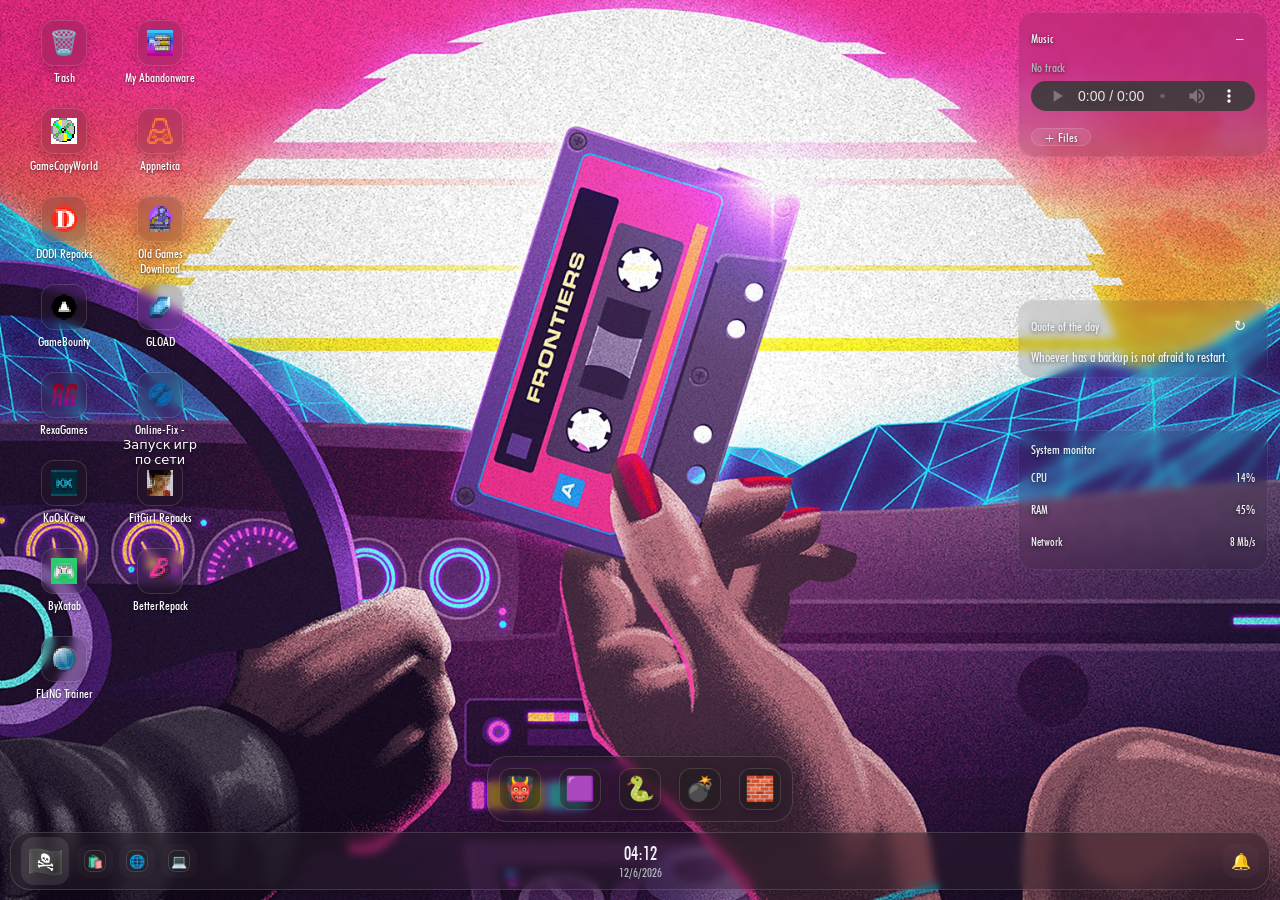
==== commit 9afe23a0: "Nova lista de sites com grupos Repack, Scene, Tools e Outros - Sites, nomes e links seguem a lista d" ====
--- a/index.html
+++ b/index.html
@@ -50,14 +50,7 @@
 <!-- ================= MODO ANTIGO ================= -->
 <div id="old">
   <h1>🏴‍☠️PIRATINHA🏴‍☠️</h1>
-  <section>
-    <h2>Recomendados</h2>
-    <div class="link" id="old-rec"></div>
-  </section>
-  <div class="divider"><span>Outros</span></div>
-  <section>
-    <div class="link" id="old-out"></div>
-  </section>
+  <div id="old-groups"></div>   <!-- grupos montados por js/shell/old-mode.js a partir de GROUPS -->
   <footer><p><a href="https://desciclopedia.org/wiki/Especial:Aleat%C3%B3ria" target="_blank">AAAAAAAAAA</a></p></footer>
   <button id="oldswitch" data-switch title="Voltar ao modo OS">Modo OS</button>
 </div>
--- a/css/base.css
+++ b/css/base.css
@@ -4,15 +4,15 @@
 
 :root {
   --wallpaper: #87ceeb;                 /* azul celeste — cor de fundo padrão */
-  --glass: rgba(34, 36, 40, .48);
-  --glass-strong: rgba(28, 30, 34, .68);
+  --glass: rgba(33, 28, 30, .5);              /* padrão: vidro 33,28,30 a 50% */
+  --glass-strong: rgba(33, 28, 30, .7);
   --glass-line: rgba(255, 255, 255, .14);
   --text: #f0f2f4;
   --text-dim: #aeb4bb;
-  --accent: #4aa8ff;
+  --accent: #b072b1;                    /* padrão: destaque 176,114,177 */
   --radius: 18px;
   --taskbar-h: 58px;
-  --blur: 22px;
+  --blur: 4px;                          /* padrão: desfoque 10% */
   --tb-gap: 20px;
   --dock-h: 70px;
 }
@@ -30,7 +30,12 @@
 [data-mode="os"] #old { display: none; }
 
 textarea, input[type=text] { user-select: text; -webkit-user-select: text; }
+input[type=checkbox], input[type=radio], input[type=range], progress, meter { accent-color: var(--accent); }   /* barras e caixas de seleção na cor de destaque */
+input[type=checkbox], input[type=radio] { width: 17px; height: 17px; cursor: pointer; }
+input[type=range] { cursor: pointer; }
 [hidden] { display: none !important; }
+.noanim *:not(.spin), .noanim *::before, .noanim *::after { animation: none !important; transition: none !important; }
+@media (prefers-reduced-motion: reduce) { *:not(.spin), *::before, *::after { animation-duration: .01ms !important; transition-duration: .01ms !important; } }
 
 /* tema "cantos quadrados" (Configurações > Geral) */
 .sq *:not(.dot):not(.badge):not(.spin):not(.icon):not(.tile):not(.tile *), .sq *::before, .sq *::after { border-radius: 0 !important; }
--- a/css/os/components.css
+++ b/css/os/components.css
@@ -8,6 +8,7 @@
   box-shadow: 0 4px 12px rgba(0,0,0,.18); overflow: hidden;
 }
 .tile img { width: 26px; height: 26px; }
+.tile img.px { image-rendering: pixelated; }   /* ícones de reserva de 16px: ampliados sem borrar */
 .tile b { color: var(--text); font-size: 20px; text-shadow: none; }
 .tile i { font-style: normal; font-size: 24px; text-shadow: none; }
 .tile { background: color-mix(in srgb, var(--glass) 36%, transparent); }
@@ -15,12 +16,14 @@
 /* listas dentro de janelas de sistema (lixeira, plano de fundo) */
 .sysbar { display: flex; justify-content: space-between; align-items: center; gap: 8px; margin-bottom: 10px; font-size: 13px; color: var(--text-dim); }
 .pill { height: 32px; padding: 0 12px; border: 1px solid var(--glass-line); border-radius: 10px; background: rgba(255,255,255,.08); color: var(--text); font: inherit; font-size: 13px; cursor: pointer; }
+.pill { transition: background-color .15s ease, border-color .15s ease; }
+.srow, .cat, .task, .pin, .startbar button { transition: background-color .15s ease, border-color .15s ease; }
 .pill:hover { background: rgba(255,255,255,.18); }
 .srow { display: flex; align-items: center; gap: 10px; width: 100%; padding: 8px 10px; margin-bottom: 4px; border: 1px solid transparent; border-radius: 12px; background: rgba(255,255,255,.05); color: var(--text); font: inherit; font-size: 14px; text-align: left; }
 .srow .grow { flex: 1; min-width: 0; overflow: hidden; text-overflow: ellipsis; white-space: nowrap; }
 button.srow { cursor: pointer; }
 button.srow:hover { background: rgba(255,255,255,.14); }
-.srow.on { border-color: var(--accent); }
+.srow.on { border-color: var(--accent); background: color-mix(in srgb, var(--accent) 18%, transparent); }
 .srow .tile { width: 30px; height: 30px; border-radius: 9px; box-shadow: none; }
 .srow .tile img { width: 18px; height: 18px; }
 .srow .tile b { font-size: 14px; }
@@ -28,6 +31,6 @@
 .srow .pick { flex: 1; min-width: 0; display: flex; align-items: center; gap: 10px; padding: 0; border: 0; background: none; color: inherit; font: inherit; text-align: left; cursor: pointer; }
 .srow a.pill { display: inline-grid; place-items: center; width: 32px; padding: 0; text-decoration: none; }
 .empty { margin: 18px 4px; font-size: 14px; color: var(--text-dim); line-height: 1.4; }
-.pill.on { border-color: var(--accent); }
+.pill.on { border-color: var(--accent); background: color-mix(in srgb, var(--accent) 26%, transparent); }
 .pill.danger { background: rgba(229,72,77,.16); border-color: rgba(229,72,77,.5); color: #ffb4b6; } .pill.danger:hover { background: rgba(229,72,77,.3); }
 .sp { flex: 1; min-width: 0; height: 34px; padding: 0 12px; border-radius: 10px; border: 1px solid var(--glass-line); background: rgba(255,255,255,.08); color: var(--text); font: inherit; font-size: 14px; outline: 0; }
--- a/css/os/desktop.css
+++ b/css/os/desktop.css
@@ -12,13 +12,14 @@
   position: absolute; width: var(--cw, 96px); height: var(--ch, 100px); display: flex; flex-direction: column; align-items: center; gap: 6px;
   padding: 8px 4px; border-radius: 14px; border: 1px solid transparent; background: none;
   color: #fff; text-shadow: 0 1px 3px rgba(0,0,0,.65); font: inherit; font-size: 13px; line-height: 1.15;
-  cursor: default; text-align: center; touch-action: none; transition: left .12s, top .12s;
+  cursor: default; text-align: center; touch-action: none; transition: left .26s cubic-bezier(.2, .8, .2, 1), top .26s cubic-bezier(.2, .8, .2, 1), background-color .15s ease, border-color .15s ease;
 }
 .icon:hover { background: rgba(255,255,255,.22); }
 .icon:focus-visible, .icon.sel { outline: none; background: rgba(255,255,255,.32); border-color: rgba(255,255,255,.7); }
 .icon.drag { transition: none; z-index: 99990; opacity: .92; cursor: grabbing; }
 .icon.hot { background: rgba(255,255,255,.5); border-color: #fff; }
 .icon span { overflow-wrap: anywhere; pointer-events: none; }
+#desktop.tight .icon { height: var(--rh); padding-block: 3px; gap: 4px; }   /* linha extra: ícones um pouco mais juntos */
 .icon .tile { pointer-events: none; }
 .badge { position: absolute; top: 2px; right: 18px; min-width: 18px; height: 18px; padding: 0 5px; border-radius: 9px; background: var(--accent); color: #fff; font-size: 11px; display: grid; place-items: center; text-shadow: none; }
 .badge:empty { display: none; }
@@ -31,7 +32,9 @@
 
 /* menu de clique direito */
 #ctx { position: fixed; z-index: 100000; min-width: 220px; padding: 6px; display: none; background: var(--glass-strong); border: 1px solid var(--glass-line); border-radius: 14px; backdrop-filter: blur(var(--blur)) saturate(1.4); -webkit-backdrop-filter: blur(var(--blur)) saturate(1.4); box-shadow: 0 14px 40px rgba(0,0,0,.35); }
-#ctx button { display: block; width: 100%; padding: 9px 12px; border: 0; border-radius: 9px; background: none; color: var(--text); font: inherit; font-size: 14px; text-align: left; cursor: pointer; }
+#ctx { transform-origin: top left; animation: ctxin .16s cubic-bezier(.2, .8, .2, 1); }
+@keyframes ctxin { from { opacity: 0; transform: scale(.96); } }
+#ctx button { transition: background-color .12s ease; display: block; width: 100%; padding: 9px 12px; border: 0; border-radius: 9px; background: none; color: var(--text); font: inherit; font-size: 14px; text-align: left; cursor: pointer; }
 #ctx button:hover { background: rgba(255,255,255,.14); }
 
 @media (prefers-reduced-motion: reduce) { .icon { transition: none; } }
--- a/css/os/windows.css
+++ b/css/os/windows.css
@@ -26,10 +26,13 @@
 .hint { flex: none; padding: 7px 12px 8px; font-size: 12px; color: var(--text-dim); }
 .hint a { color: var(--accent); }
 
-.win { animation: wopen .14s ease-out; }
-@keyframes wopen { from { opacity: 0; } }
-.win.closing { opacity: 0; transition: opacity .12s; pointer-events: none; }
+/* animações: abrir, fechar/minimizar e maximizar (o maximizar é animado em core/windows.js) */
+.win { animation: wopen .26s cubic-bezier(.2, .8, .2, 1); transition: opacity .17s ease, transform .17s ease, box-shadow .25s ease; }
+@keyframes wopen { from { opacity: 0; transform: translateY(12px) scale(.965); } }
+.win.closing { opacity: 0; transform: translateY(10px) scale(.96); pointer-events: none; }
+.bar { transition: opacity .2s ease; }
+.wbtn { transition: background-color .15s ease; }
 .noanim .win { animation: none; } .noanim .win.closing { transition: none; }
-@media (prefers-reduced-motion: reduce) { .win { animation: none; } }
+@media (prefers-reduced-motion: reduce) { .win { animation: none; transition: none; } }
 
 @media (max-width: 640px) { .win { min-width: 0; } }
--- a/css/os/dock.css
+++ b/css/os/dock.css
@@ -10,7 +10,9 @@
 .dk.active::after { width: 14px; margin-left: -7px; background: var(--accent); }
 .dk::before { content: attr(data-label); position: absolute; bottom: calc(100% + 10px); left: 50%; transform: translateX(-50%); padding: 4px 9px; border-radius: 8px; background: var(--glass-strong); border: 1px solid var(--glass-line); color: var(--text); font-size: 12px; white-space: nowrap; opacity: 0; pointer-events: none; transition: opacity .12s; }
 .dk:hover::before { opacity: 1; }
-.dk { background: none; }
+.dk { background: none; transition: background-color .15s ease; }
+.dk .tile { transition: transform .22s cubic-bezier(.2, .8, .2, 1); } .dk:hover .tile { transform: translateY(-3px) scale(1.07); } .dk:active .tile { transform: scale(.94); }
+#dock { transition: transform .3s cubic-bezier(.2, .8, .2, 1), opacity .25s ease; }
 
 /* v11: dock configurável, widget, ícones menores e mais transparentes */
 #dock[data-p="b"] { left: 50%; bottom: var(--dk-off, 78px); transform: translateX(-50%); }
--- a/css/os/start-menu.css
+++ b/css/os/start-menu.css
@@ -9,8 +9,11 @@
   backdrop-filter: blur(var(--blur)) saturate(1.4); -webkit-backdrop-filter: blur(var(--blur)) saturate(1.4);
   box-shadow: 0 20px 60px rgba(0,0,0,.4);
 }
-#start.open { display: flex; animation: pop .14s ease-out; }
-@keyframes pop { from { opacity: 0; transform: translateY(8px) scale(.98); } }
+#start.open { display: flex; animation: pop .24s cubic-bezier(.2, .8, .2, 1); transform-origin: bottom left; }
+#os.tbtop #start.open { transform-origin: top left; }
+@keyframes pop { from { opacity: 0; transform: translateY(10px) scale(.97); } }
+.ab { transition: background-color .15s ease, transform .18s cubic-bezier(.2, .8, .2, 1); } .ab:hover { transform: translateY(-2px); }
+.row { transition: background-color .15s ease; }
 .starthead { display: flex; justify-content: space-between; align-items: center; gap: 10px; }
 .starthead b { font-size: 18px; font-weight: normal; letter-spacing: .06em; }
 .starthead button { height: 34px; padding: 0 12px; border: 1px solid var(--glass-line); border-radius: 11px; background: rgba(255,255,255,.08); color: var(--text); font: inherit; font-size: 13px; cursor: pointer; }
@@ -34,6 +37,8 @@
 .ab { aspect-ratio: 1; display: grid; place-items: center; padding: 0; border: 1px solid var(--glass-line); border-radius: 14px; background: rgba(255,255,255,.06); cursor: pointer; }
 .ab:hover { background: rgba(255,255,255,.16); }
 .ab .tile { width: 30px; height: 30px; pointer-events: none; } .ab .tile i { font-size: 18px; } .ab .tile img { width: 18px; height: 18px; }
+#tip { position: fixed; z-index: 100002; padding: 4px 9px; border-radius: 8px; background: var(--glass-strong); border: 1px solid var(--glass-line); color: var(--text); font-size: 12px; line-height: 1.4; white-space: nowrap; pointer-events: none; opacity: 0; transform: translate(-50%, calc(-100% + 4px)); transition: opacity .15s, transform .15s; backdrop-filter: blur(var(--blur)); -webkit-backdrop-filter: blur(var(--blur)); }
+#tip.on { opacity: 1; transform: translate(-50%, -100%); }
 .startfoot { display: flex; justify-content: flex-end; gap: 6px; padding-top: 10px; border-top: 1px solid var(--glass-line); }
 
 #os.tbtop #start { bottom: auto; top: calc(var(--taskbar-h) + var(--tb-gap)); }
--- a/css/os/notifications.css
+++ b/css/os/notifications.css
@@ -3,10 +3,11 @@
 #bell { font-size: 16px; color: var(--text); } #bell .dot { position: absolute; top: 3px; right: 3px; min-width: 16px; height: 16px; padding: 0 4px; border-radius: 8px; background: #e5484d; color: #fff; font: normal 10px/16px sans-serif; text-align: center; display: none; } #bell.alert .dot { display: block; }
 #toasts { position: absolute; right: 14px; bottom: calc(var(--taskbar-h) + var(--tb-gap)); z-index: 99996; display: flex; flex-direction: column; gap: 8px; pointer-events: none; }
 #os.tbtop #toasts { bottom: 20px; } #os.tbtop #npanel { bottom: auto; top: calc(var(--taskbar-h) + var(--tb-gap)); }
-.toast { pointer-events: auto; display: flex; gap: 12px; align-items: center; width: 310px; padding: 12px 14px; border-radius: 14px; background: var(--glass-strong); border: 1px solid var(--glass-line); backdrop-filter: blur(var(--blur)); -webkit-backdrop-filter: blur(var(--blur)); box-shadow: 0 12px 32px rgba(0,0,0,.35); cursor: pointer; animation: wopen .2s; }
+.toast { pointer-events: auto; display: flex; gap: 12px; align-items: center; width: 310px; padding: 12px 14px; border-radius: 14px; background: var(--glass-strong); border: 1px solid var(--glass-line); backdrop-filter: blur(var(--blur)); -webkit-backdrop-filter: blur(var(--blur)); box-shadow: 0 12px 32px rgba(0,0,0,.35); cursor: pointer; animation: tin .32s cubic-bezier(.2, .8, .2, 1); }
+@keyframes tin { from { opacity: 0; transform: translateX(28px); } }
 .toast.game { background: linear-gradient(135deg, rgba(23,26,33,.96), rgba(34,48,66,.96)); border-color: rgba(102,192,244,.45); }
-.toast.out { opacity: 0; transition: opacity .25s; } .noanim .toast { animation: none; }
+.toast.out { opacity: 0; transform: translateX(28px); transition: opacity .25s ease, transform .25s ease; } .noanim .toast { animation: none; }
 .toast .ti { font-size: 26px; } .toast b { display: block; font-size: 14px; font-weight: normal; } .toast em { font-style: normal; font-size: 13px; color: var(--text-dim); }
-#npanel { position: absolute; right: 10px; bottom: calc(var(--taskbar-h) + var(--tb-gap)); z-index: 99998; display: none; width: min(360px, calc(100vw - 20px)); max-height: 420px; overflow: auto; padding: 12px; background: var(--glass-strong); border: 1px solid var(--glass-line); border-radius: 18px; backdrop-filter: blur(var(--blur)); -webkit-backdrop-filter: blur(var(--blur)); box-shadow: 0 20px 50px rgba(0,0,0,.4); }
+#npanel { position: absolute; right: 10px; bottom: calc(var(--taskbar-h) + var(--tb-gap)); z-index: 99998; display: none; width: min(360px, calc(100vw - 20px)); max-height: 420px; overflow: auto; padding: 12px; background: var(--glass-strong); border: 1px solid var(--glass-line); border-radius: 18px; backdrop-filter: blur(var(--blur)); -webkit-backdrop-filter: blur(var(--blur)); box-shadow: 0 20px 50px rgba(0,0,0,.4); animation: pop .22s cubic-bezier(.2, .8, .2, 1); }
 .nh { display: flex; justify-content: space-between; align-items: center; margin-bottom: 10px; } .nh b { font-weight: normal; }
 .toast.game { width: 380px; padding: 20px 22px; gap: 16px; border-radius: 0 !important; } .toast.game .ti { font-size: 42px; } .toast.game b { font-size: 17px; } .toast.game em { font-size: 15px; }
--- a/css/os/system.css
+++ b/css/os/system.css
@@ -1,6 +1,8 @@
 /* Sistema: modais de confirmação, energia, atualização forçada, tela azul */
 
 .modal { position: fixed; inset: 0; z-index: 100001; display: grid; place-items: center; background: rgba(0,0,0,.45); }
+.modal { animation: fadein .18s ease; } @keyframes fadein { from { opacity: 0; } }
+.modal .box { animation: pop .24s cubic-bezier(.2, .8, .2, 1); }
 .modal .box { width: min(380px, calc(100vw - 32px)); padding: 20px; border-radius: 18px; background: var(--glass-strong); border: 1px solid var(--glass-line); backdrop-filter: blur(var(--blur)); -webkit-backdrop-filter: blur(var(--blur)); box-shadow: 0 20px 60px rgba(0,0,0,.5); }
 .modal p { margin: 0 0 16px; line-height: 1.5; } .modal .mb { display: flex; justify-content: flex-end; gap: 8px; }
 .blackout { position: fixed; inset: 0; z-index: 100003; background: #000; color: #777; display: grid; place-items: center; font-size: 18px; text-align: center; padding: 24px; cursor: pointer; }
--- a/css/os/apps.css
+++ b/css/os/apps.css
@@ -45,7 +45,7 @@
 .view.sys.st { display: flex; padding: 0; overflow: hidden; }
 .sd { flex: none; width: 170px; padding: 12px 8px; border-right: 1px solid var(--glass-line); display: flex; flex-direction: column; gap: 2px; }
 .cat { padding: 10px 12px; border: 0; border-radius: 10px; background: none; color: var(--text); font: inherit; font-size: 14px; text-align: left; cursor: pointer; }
-.cat:hover { background: rgba(255,255,255,.1); } .cat.on { background: rgba(255,255,255,.18); }
+.cat:hover { background: rgba(255,255,255,.1); } .cat.on { background: color-mix(in srgb, var(--accent) 30%, transparent); box-shadow: inset 3px 0 0 var(--accent); }
 .sm { flex: 1; min-width: 0; overflow: auto; padding: 12px 14px; }
 .sbox { width: 100%; height: 38px; margin-bottom: 12px; padding: 0 14px; border-radius: 12px; border: 1px solid var(--glass-line); background: rgba(255,255,255,.08); color: var(--text); font: inherit; font-size: 14px; outline: 0; }
 .sh { margin: 14px 2px 8px; font-size: 13px; font-weight: normal; color: var(--text-dim); }
--- a/css/old.css
+++ b/css/old.css
@@ -1,17 +1,61 @@
-/* Modo antigo: a página original em lista de links */
+/* Modo antigo: a página original em lista de links, com visual moderno */
 
-#old { position: fixed; inset: 0; background: black; text-align: center; overflow: auto; font-family: "Futura", "monospace"; }
-#old h1 { font-size: 125px; margin-top: 50px; color: #d9d9d9; text-align: center; text-shadow: 2px 2px 4px #404040; font-family: "Futura", "monospace"; }
-#old h2 { color: white; font-family: "Futura", "monospace"; font-size: 20px; letter-spacing: 4px; text-transform: uppercase; margin: 0; }
-#old .divider { display: flex; align-items: center; width: 60%; max-width: 600px; margin: 25px auto; }
-#old .divider::before, #old .divider::after { content: ""; flex: 1; height: 1px; background-color: #404040; }
-#old .divider span { padding: 0 15px; font-size: 12px; letter-spacing: 3px; color: #808080; font-family: "Futura", "monospace"; }
-#old section { margin-top: 20px; }
-#old .link { position: relative; font-size: 25px; display: flex; flex-wrap: wrap; justify-content: center; margin-top: 15px; }
-#old .link a:link, #old .link a:visited { box-sizing: border-box; background-color: #0d0d0d; color: #d9d9d9; padding: 20px; border: 2px solid transparent; border-radius: 20px; text-align: center; text-decoration: none; display: inline-block; margin: -1px; }
-#old .link a:hover, #old .link a:active { color: #0066CC; background-color: transparent; border-color: #003568; z-index: 1; position: relative; }
-#old footer { color: #151515; font-size: 8px; position: absolute; bottom: 0; right: 0; }
-#old footer a:link, #old footer a:visited { color: #151515; text-decoration: none; }
-#old footer a:hover, #old footer a:active { color: purple; }
-#oldswitch { position: fixed; left: 14px; bottom: 14px; z-index: 5; height: 34px; padding: 0 12px; border: 1px solid rgba(255,255,255,.14); border-radius: 11px; background: rgba(255,255,255,.08); color: #f0f2f4; font: inherit; font-size: 13px; cursor: pointer; }
-#oldswitch:hover { background: rgba(255,255,255,.18); }
+#old {
+  position: fixed; inset: 0; overflow: auto; padding: 0 16px 90px; text-align: center; color: #ece8ee;
+  font-family: "Futura", system-ui, sans-serif;
+  background:
+    radial-gradient(900px 520px at 50% -8%, color-mix(in srgb, var(--accent) 26%, transparent), transparent 70%),
+    radial-gradient(700px 500px at 100% 100%, color-mix(in srgb, var(--accent) 10%, transparent), transparent 70%),
+    #0b0a0d;
+}
+#old h1 {
+  margin: clamp(32px, 7vh, 64px) 0 6px; font-size: clamp(44px, 9vw, 112px); font-weight: normal; letter-spacing: .02em; color: #f4f1f6;
+  text-shadow: 0 8px 40px color-mix(in srgb, var(--accent) 55%, transparent);
+  animation: oldin .5s cubic-bezier(.2, .8, .2, 1);
+}
+#old h2 { margin: 26px 0 0; font-size: 13px; font-weight: normal; letter-spacing: .32em; text-transform: uppercase; color: #b8b0bd; }
+#old .divider { display: flex; align-items: center; width: min(600px, 80%); margin: 40px auto 0; }
+#old .divider::before, #old .divider::after { content: ""; flex: 1; height: 1px; background: linear-gradient(90deg, transparent, rgba(255,255,255,.16)); }
+#old .divider::after { background: linear-gradient(90deg, rgba(255,255,255,.16), transparent); }
+#old .divider span { padding: 0 16px; font-size: 13px; letter-spacing: .32em; text-transform: uppercase; color: #8d8592; }
+#old section { margin-top: 18px; }
+
+/* grade de cards */
+#old .link { display: flex; flex-wrap: wrap; justify-content: center; gap: 12px; max-width: 1100px; margin: 18px auto 0; font-size: 18px; }
+#old .link a { flex: 0 1 250px; min-width: 0; }
+#old .link a {
+  display: flex; align-items: center; gap: 12px; padding: 14px 16px; border-radius: 16px; text-align: left; text-decoration: none; color: #ece8ee;
+  background: rgba(255,255,255,.035); border: 1px solid rgba(255,255,255,.08);
+  backdrop-filter: blur(6px); -webkit-backdrop-filter: blur(6px);
+  transition: transform .22s cubic-bezier(.2, .8, .2, 1), background-color .2s ease, border-color .2s ease, box-shadow .22s ease;
+  animation: oldin .45s cubic-bezier(.2, .8, .2, 1) backwards;
+}
+#old .link a span { flex: 1; min-width: 0; overflow: hidden; text-overflow: ellipsis; white-space: nowrap; }
+#old .link a::after { content: "↗"; flex: none; font-size: 15px; opacity: .3; transition: opacity .2s ease, transform .22s cubic-bezier(.2, .8, .2, 1); }
+#old .link a:hover, #old .link a:focus-visible {
+  outline: none; transform: translateY(-3px); color: #fff;
+  background: color-mix(in srgb, var(--accent) 14%, rgba(255,255,255,.03)); border-color: color-mix(in srgb, var(--accent) 65%, transparent);
+  box-shadow: 0 12px 30px rgba(0,0,0,.4), 0 0 0 1px color-mix(in srgb, var(--accent) 25%, transparent);
+}
+#old .link a:hover::after, #old .link a:focus-visible::after { opacity: .9; transform: translate(2px, -2px); }
+#old .link a:active { transform: translateY(-1px) scale(.99); }
+#old .tile { width: 34px; height: 34px; flex: none; border-radius: 10px; background: rgba(255,255,255,.07); border: 1px solid rgba(255,255,255,.08); box-shadow: none; backdrop-filter: none; -webkit-backdrop-filter: none; }
+#old .tile img { width: 20px; height: 20px; }
+#old .tile b { font-size: 16px; }
+@keyframes oldin { from { opacity: 0; transform: translateY(10px); } }
+#old .link a:nth-child(2) { animation-delay: .03s; } #old .link a:nth-child(3) { animation-delay: .06s; } #old .link a:nth-child(4) { animation-delay: .09s; }
+#old .link a:nth-child(5) { animation-delay: .12s; } #old .link a:nth-child(n+6) { animation-delay: .15s; }
+
+/* rodapé escondido (easter egg) e botão de voltar */
+#old footer { position: absolute; right: 8px; bottom: 0; font-size: 8px; color: #18161a; }
+#old footer a:link, #old footer a:visited { color: #18161a; text-decoration: none; }
+#old footer a:hover, #old footer a:active { color: var(--accent); }
+#oldswitch {
+  position: fixed; left: 16px; bottom: 16px; z-index: 5; height: 38px; padding: 0 16px; border-radius: 12px; cursor: pointer;
+  border: 1px solid rgba(255,255,255,.14); background: rgba(20,18,22,.6); color: #f0f2f4; font: inherit; font-size: 14px;
+  backdrop-filter: blur(10px); -webkit-backdrop-filter: blur(10px); box-shadow: 0 8px 24px rgba(0,0,0,.35);
+  transition: background-color .15s ease, border-color .15s ease, transform .2s cubic-bezier(.2, .8, .2, 1);
+}
+#oldswitch:hover { border-color: var(--accent); background: color-mix(in srgb, var(--accent) 22%, rgba(20,18,22,.6)); transform: translateY(-2px); }
+
+@media (max-width: 520px) { #old .link { font-size: 16px; } #old .link a { flex-basis: 100%; } }
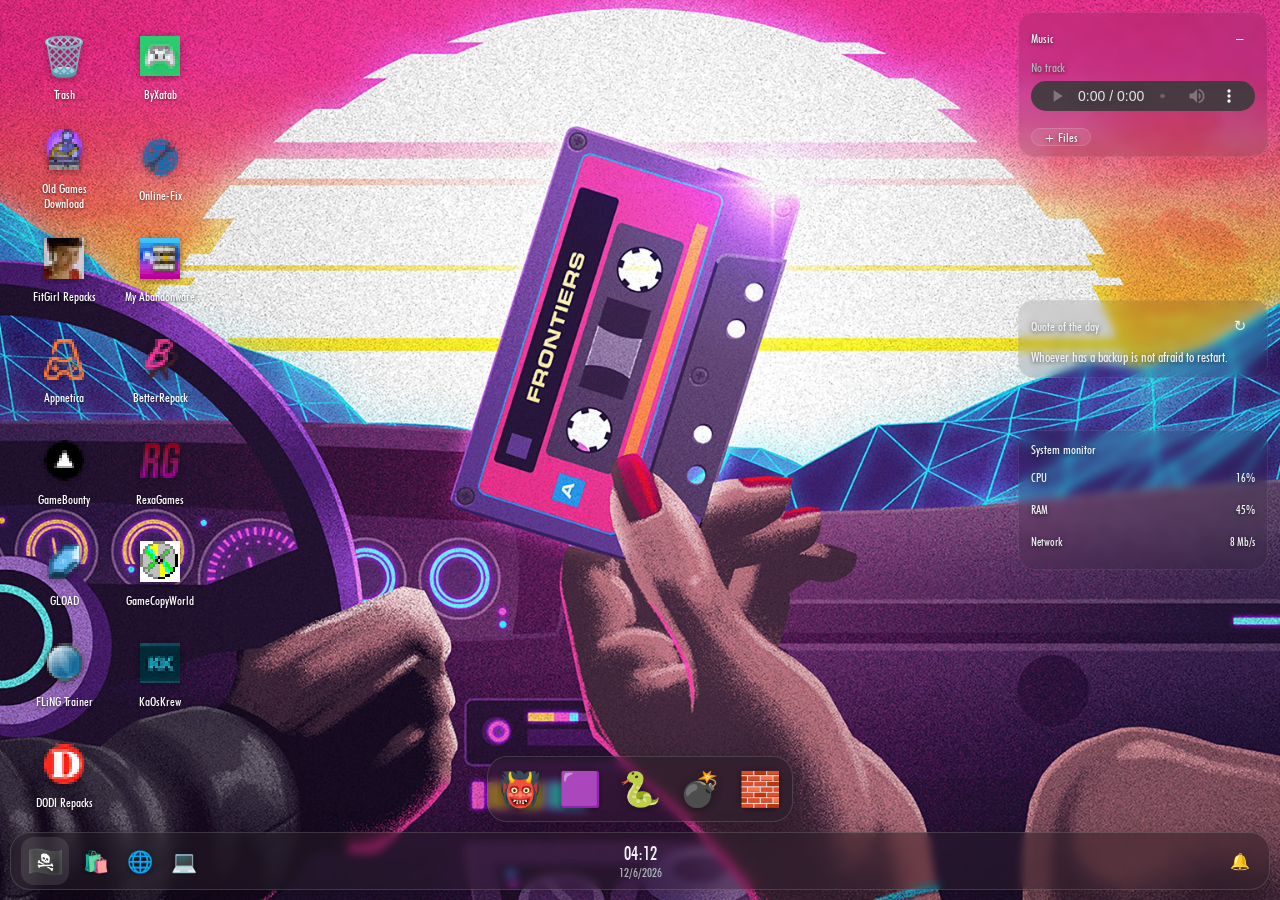
==== commit 4e591455: "Novos apps, transição em areia, modo celular e reorganização do menu e da Loja - Apps: Base64, QR Co" ====
--- a/index.html
+++ b/index.html
@@ -35,7 +35,7 @@
     <div class="startbar"><button id="startcust">Customização</button><button id="startset">Configurações</button></div>
     <input id="search" type="search" placeholder="Buscar site…" autocomplete="off">
     <div id="apps"></div>
-    <div class="startfoot"><button class="pill" id="st-off">⏻ Desligar</button></div>
+    <div class="startfoot"><button class="pill" id="st-old" data-switch>Ir para o modo antigo</button><button class="pill" id="st-off">⏻ Desligar</button></div>
   </div>
 
   <div id="taskbar">
@@ -59,6 +59,7 @@
 <script src="./js/config/links.js"></script>
 <script src="./js/core/dom.js"></script>
 <script src="./js/core/tiles.js"></script>
+<script src="./js/core/qr.js"></script>
 <script src="./js/core/windows.js"></script>
 <script src="./js/desktop/icons.js"></script>
 <script src="./js/desktop/trash.js"></script>
@@ -70,6 +71,8 @@
 <script src="./js/apps/notes.js"></script>
 <script src="./js/apps/calc.js"></script>
 <script src="./js/apps/browser.js"></script>
+<script src="./js/apps/tools.js"></script>
+<script src="./js/apps/hwtest.js"></script>
 <script src="./js/desktop/context-menu.js"></script>
 <script src="./js/games/common.js"></script>
 <script src="./js/games/match.js"></script>
--- a/css/os/components.css
+++ b/css/os/components.css
@@ -1,17 +1,12 @@
 /* Componentes compartilhados: ícone em bloco (tile), botões pill, listas e campos */
 
 /* tile: quadrado de vidro com emoji ou favicon */
-.tile {
-  width: 46px; height: 46px; flex: none; border-radius: 13px; display: grid; place-items: center;
-  background: var(--glass); border: 1px solid var(--glass-line);
-  backdrop-filter: blur(var(--blur)); -webkit-backdrop-filter: blur(var(--blur));
-  box-shadow: 0 4px 12px rgba(0,0,0,.18); overflow: hidden;
-}
-.tile img { width: 26px; height: 26px; }
+/* tile: o ícone (emoji ou favicon) solto, sem caixa de fundo, centralizado no bloco */
+.tile { width: 46px; height: 46px; flex: none; border-radius: 13px; display: grid; place-items: center; overflow: hidden; }
+.tile img { width: 34px; height: 34px; filter: drop-shadow(0 2px 4px rgba(0,0,0,.35)); }
 .tile img.px { image-rendering: pixelated; }   /* ícones de reserva de 16px: ampliados sem borrar */
-.tile b { color: var(--text); font-size: 20px; text-shadow: none; }
-.tile i { font-style: normal; font-size: 24px; text-shadow: none; }
-.tile { background: color-mix(in srgb, var(--glass) 36%, transparent); }
+.tile b { color: var(--text); font-size: 28px; text-shadow: 0 2px 6px rgba(0,0,0,.45); }
+.tile i { font-style: normal; font-size: 32px; line-height: 1; text-shadow: none; filter: drop-shadow(0 2px 4px rgba(0,0,0,.35)); }
 
 /* listas dentro de janelas de sistema (lixeira, plano de fundo) */
 .sysbar { display: flex; justify-content: space-between; align-items: center; gap: 8px; margin-bottom: 10px; font-size: 13px; color: var(--text-dim); }
@@ -25,8 +20,8 @@
 button.srow:hover { background: rgba(255,255,255,.14); }
 .srow.on { border-color: var(--accent); background: color-mix(in srgb, var(--accent) 18%, transparent); }
 .srow .tile { width: 30px; height: 30px; border-radius: 9px; box-shadow: none; }
-.srow .tile img { width: 18px; height: 18px; }
-.srow .tile b { font-size: 14px; }
+.srow .tile img { width: 22px; height: 22px; }
+.srow .tile b { font-size: 18px; } .srow .tile i { font-size: 22px; }
 .thumb { width: 56px; height: 36px; flex: none; border-radius: 8px; background: #3b4048 center / cover no-repeat; border: 1px solid var(--glass-line); }
 .srow .pick { flex: 1; min-width: 0; display: flex; align-items: center; gap: 10px; padding: 0; border: 0; background: none; color: inherit; font: inherit; text-align: left; cursor: pointer; }
 .srow a.pill { display: inline-grid; place-items: center; width: 32px; padding: 0; text-decoration: none; }
--- a/css/os/desktop.css
+++ b/css/os/desktop.css
@@ -9,8 +9,8 @@
 
 #desktop { position: absolute; inset: var(--ins-t, 0px) var(--ins-r, 0px) var(--ins-b, 78px) var(--ins-l, 0px); z-index: 1; }
 .icon {
-  position: absolute; width: var(--cw, 96px); height: var(--ch, 100px); display: flex; flex-direction: column; align-items: center; gap: 6px;
-  padding: 8px 4px; border-radius: 14px; border: 1px solid transparent; background: none;
+  position: absolute; width: var(--cw, 96px); height: var(--ch, 100px); display: flex; flex-direction: column; align-items: center; justify-content: center; gap: 5px;
+  padding: 6px 4px; border-radius: 14px; border: 1px solid transparent; background: none;
   color: #fff; text-shadow: 0 1px 3px rgba(0,0,0,.65); font: inherit; font-size: 13px; line-height: 1.15;
   cursor: default; text-align: center; touch-action: none; transition: left .26s cubic-bezier(.2, .8, .2, 1), top .26s cubic-bezier(.2, .8, .2, 1), background-color .15s ease, border-color .15s ease;
 }
@@ -26,15 +26,16 @@
 
 /* tamanho dos ícones (Configurações > Ícones) */
 .icon .tile { width: var(--ts, 46px); height: var(--ts, 46px); }
-.icon .tile img { width: calc(var(--ts, 46px) * .56); height: calc(var(--ts, 46px) * .56); }
-.icon .tile i { font-size: calc(var(--ts, 46px) * .52); }
+.icon .tile img { width: calc(var(--ts, 46px) * .78); height: calc(var(--ts, 46px) * .78); }
+.icon .tile i { font-size: calc(var(--ts, 46px) * .74); }
+.icon .tile b { font-size: calc(var(--ts, 46px) * .6); }
 body.hideicons .icon { display: none !important; }
 
 /* menu de clique direito */
 #ctx { position: fixed; z-index: 100000; min-width: 220px; padding: 6px; display: none; background: var(--glass-strong); border: 1px solid var(--glass-line); border-radius: 14px; backdrop-filter: blur(var(--blur)) saturate(1.4); -webkit-backdrop-filter: blur(var(--blur)) saturate(1.4); box-shadow: 0 14px 40px rgba(0,0,0,.35); }
 #ctx { transform-origin: top left; animation: ctxin .16s cubic-bezier(.2, .8, .2, 1); }
 @keyframes ctxin { from { opacity: 0; transform: scale(.96); } }
-#ctx button { transition: background-color .12s ease; display: block; width: 100%; padding: 9px 12px; border: 0; border-radius: 9px; background: none; color: var(--text); font: inherit; font-size: 14px; text-align: left; cursor: pointer; }
+#ctx button { transition: background-color .12s ease; display: block; width: 100%; padding: 8px 12px; border: 1px solid transparent; border-radius: 9px; background: none; color: var(--text); font: inherit; font-size: 14px; text-align: left; cursor: pointer; }
 #ctx button:hover { background: rgba(255,255,255,.14); }
 
 @media (prefers-reduced-motion: reduce) { .icon { transition: none; } }
--- a/css/os/windows.css
+++ b/css/os/windows.css
@@ -13,9 +13,9 @@
 .win:not(.active) .bar { opacity: .7; }
 .bar { display: flex; align-items: center; gap: 10px; height: 42px; padding: 0 10px 0 12px; flex: none; touch-action: none; cursor: default; border-bottom: 1px solid var(--glass-line); }
 .bar .tile { width: 24px; height: 24px; border-radius: 7px; box-shadow: none; }
-.bar .tile img { width: 15px; height: 15px; }
-.bar .tile b { font-size: 12px; }
-.bar .tile i { font-size: 14px; }
+.bar .tile img { width: 19px; height: 19px; }
+.bar .tile b { font-size: 15px; }
+.bar .tile i { font-size: 18px; }
 .bar .title { flex: 1; min-width: 0; font-size: 14px; white-space: nowrap; overflow: hidden; text-overflow: ellipsis; }
 .wbtn { width: 30px; height: 30px; border: 0; border-radius: 9px; background: transparent; color: var(--text); font: inherit; font-size: 15px; display: grid; place-items: center; cursor: pointer; text-decoration: none; }
 .wbtn:hover { background: rgba(255,255,255,.14); }
--- a/css/os/taskbar.css
+++ b/css/os/taskbar.css
@@ -14,9 +14,9 @@
 .task.active { background: rgba(255,255,255,.18); border-color: var(--glass-line); }
 .task.active::after { content: ""; position: absolute; left: 50%; bottom: 2px; width: 14px; height: 3px; margin-left: -7px; border-radius: 3px; background: var(--accent); }
 .task .tile { width: 24px; height: 24px; border-radius: 7px; box-shadow: none; }
-.task .tile img { width: 15px; height: 15px; }
-.task .tile b { font-size: 12px; }
-.task .tile i { font-size: 14px; }
+.task .tile img { width: 20px; height: 20px; }
+.task .tile b { font-size: 16px; }
+.task .tile i { font-size: 19px; }
 .task span { overflow: hidden; text-overflow: ellipsis; white-space: nowrap; }
 #startbtn { width: 42px; height: 42px; flex: none; border: 0; border-radius: 13px; background: rgba(255,255,255,.1); font-size: 22px; cursor: pointer; }
 #startbtn:hover, #startbtn[aria-expanded="true"] { background: rgba(255,255,255,.22); }
@@ -48,9 +48,9 @@
 
 #storebtn { font-size: 19px; }
 #startbtn { width: 48px; height: 48px; font-size: 30px; }
-.pin { width: 36px; height: 34px; background: rgba(255,255,255,.025); } .pin:hover { background: rgba(255,255,255,.1); }
-.pin .tile { width: 22px; height: 22px; border-radius: 7px; } .pin .tile img { width: 14px; height: 14px; } .pin .tile b { font-size: 11px; } .pin .tile i { font-size: 13px; }
+.pin { width: 38px; height: 36px; background: none; }
+.pin .tile { width: 28px; height: 28px; border-radius: 7px; } .pin .tile img { width: 22px; height: 22px; } .pin .tile b { font-size: 17px; } .pin .tile i { font-size: 21px; }
 #storebtn { font-size: 17px; }
-.task { background: rgba(255,255,255,.025); }
+.task { background: none; }
 
 @media (max-width: 640px) { #clock { display: none; } }
--- a/css/os/dock.css
+++ b/css/os/dock.css
@@ -4,8 +4,8 @@
 #dock { position: absolute; z-index: 99997; display: flex; gap: 8px; padding: 6px; background: var(--glass); border: 1px solid var(--glass-line); border-radius: 20px; backdrop-filter: blur(var(--blur)) saturate(1.4); -webkit-backdrop-filter: blur(var(--blur)) saturate(1.4); box-shadow: 0 10px 30px rgba(0,0,0,.25); transition: transform .2s, opacity .2s; }
 .dk { position: relative; width: 52px; height: 52px; display: grid; place-items: center; padding: 0; border: 1px solid transparent; border-radius: 14px; background: none; cursor: pointer; }
 .dk:hover { background: rgba(255,255,255,.14); }
-.dk .tile { width: 42px; height: 42px; border-radius: 12px; }
-.dk .tile i { font-size: 24px; }
+.dk .tile { width: 46px; height: 46px; border-radius: 12px; }
+.dk .tile i { font-size: 34px; } .dk .tile img { width: 36px; height: 36px; }
 .dk.open::after { content: ""; position: absolute; left: 50%; bottom: -1px; width: 5px; height: 3px; margin-left: -2px; border-radius: 3px; background: var(--text-dim); }
 .dk.active::after { width: 14px; margin-left: -7px; background: var(--accent); }
 .dk::before { content: attr(data-label); position: absolute; bottom: calc(100% + 10px); left: 50%; transform: translateX(-50%); padding: 4px 9px; border-radius: 8px; background: var(--glass-strong); border: 1px solid var(--glass-line); color: var(--text); font-size: 12px; white-space: nowrap; opacity: 0; pointer-events: none; transition: opacity .12s; }
@@ -26,8 +26,8 @@
 #dock[data-p="l"] .dk::before { bottom: auto; top: 50%; left: calc(100% + 10px); transform: translateY(-50%); }
 #dock[data-p="r"] .dk::before { bottom: auto; top: 50%; left: auto; right: calc(100% + 10px); transform: translateY(-50%); }
 #dock[data-p="t"] .dk::before { bottom: auto; top: calc(100% + 10px); }
-#dock[data-z="p"] .dk { width: 44px; height: 44px; } #dock[data-z="p"] .dk .tile { width: 34px; height: 34px; } #dock[data-z="p"] .dk .tile i { font-size: 19px; }
-#dock[data-z="g"] .dk { width: 62px; height: 62px; } #dock[data-z="g"] .dk .tile { width: 50px; height: 50px; } #dock[data-z="g"] .dk .tile i { font-size: 29px; }
+#dock[data-z="p"] .dk { width: 44px; height: 44px; } #dock[data-z="p"] .dk .tile { width: 38px; height: 38px; } #dock[data-z="p"] .dk .tile i { font-size: 27px; } #dock[data-z="p"] .dk .tile img { width: 28px; height: 28px; }
+#dock[data-z="g"] .dk { width: 62px; height: 62px; } #dock[data-z="g"] .dk .tile { width: 56px; height: 56px; } #dock[data-z="g"] .dk .tile i { font-size: 41px; } #dock[data-z="g"] .dk .tile img { width: 44px; height: 44px; }
 #dock[data-sh="s"], #dock[data-sh="s"] .dk, #dock[data-sh="s"] .dk .tile { border-radius: 0; }
 #dockzone { position: absolute; z-index: 99996; }
 #dockzone[data-p="b"] { left: 25%; right: 25%; height: 10px; bottom: var(--dk-off, 78px); }
--- a/css/os/start-menu.css
+++ b/css/os/start-menu.css
@@ -24,7 +24,7 @@
 #apps { overflow-y: auto; display: flex; flex-direction: column; gap: 2px; padding-right: 2px; }
 #apps h3 { margin: 10px 0 4px 6px; font-size: 12px; font-weight: normal; color: var(--text-dim); }
 #apps h3:first-child { margin-top: 0; }
-.row { display: flex; justify-content: space-between; align-items: baseline; gap: 12px; width: 100%; padding: 9px 12px; border: 0; border-radius: 10px; background: none; color: var(--text); font: inherit; font-size: 14px; text-align: left; cursor: pointer; }
+.row { display: flex; justify-content: space-between; align-items: baseline; gap: 12px; width: 100%; padding: 8px 12px; border: 1px solid transparent; border-radius: 10px; background: none; color: var(--text); font: inherit; font-size: 14px; text-align: left; cursor: pointer; }
 .row:hover, .row:focus-visible { background: rgba(255,255,255,.14); outline: none; }
 .row .h { flex: none; font-size: 11px; color: var(--text-dim); }
 .hb { display: flex; gap: 6px; } .starthead { flex-wrap: wrap; }
@@ -33,14 +33,12 @@
 .startbar { display: flex; justify-content: space-between; gap: 6px; }
 .startbar button { height: 34px; padding: 0 12px; border: 1px solid var(--glass-line); border-radius: 11px; background: rgba(255,255,255,.08); color: var(--text); font: inherit; font-size: 13px; cursor: pointer; }
 .startbar button:hover { background: rgba(255,255,255,.18); }
-.ag { display: grid; grid-template-columns: repeat(3, 65px); justify-content: start; gap: 8px; margin-bottom: 8px; }
-.ab { aspect-ratio: 1; display: grid; place-items: center; padding: 0; border: 1px solid var(--glass-line); border-radius: 14px; background: rgba(255,255,255,.06); cursor: pointer; }
-.ab:hover { background: rgba(255,255,255,.16); }
-.ab .tile { width: 30px; height: 30px; pointer-events: none; } .ab .tile i { font-size: 18px; } .ab .tile img { width: 18px; height: 18px; }
-#tip { position: fixed; z-index: 100002; padding: 4px 9px; border-radius: 8px; background: var(--glass-strong); border: 1px solid var(--glass-line); color: var(--text); font-size: 12px; line-height: 1.4; white-space: nowrap; pointer-events: none; opacity: 0; transform: translate(-50%, calc(-100% + 4px)); transition: opacity .15s, transform .15s; backdrop-filter: blur(var(--blur)); -webkit-backdrop-filter: blur(var(--blur)); }
-#tip.on { opacity: 1; transform: translate(-50%, -100%); }
-.startfoot { display: flex; justify-content: flex-end; gap: 6px; padding-top: 10px; border-top: 1px solid var(--glass-line); }
+.ab { aspect-ratio: 1; display: grid; place-items: center; padding: 0; border: 1px solid transparent; border-radius: 14px; background: none; cursor: pointer; }
+.ab .tile { width: 40px; height: 40px; pointer-events: none; } .ab .tile i { font-size: 30px; } .ab .tile img { width: 30px; height: 30px; }
+.ab.sb { aspect-ratio: auto; display: flex; align-items: center; justify-content: flex-start; gap: 10px; width: 100%; height: 54px; padding: 0 10px; margin-bottom: 4px; color: var(--text); font: inherit; font-size: 15px; }
+.startfoot { display: flex; justify-content: space-between; gap: 6px; padding-top: 10px; border-top: 1px solid var(--glass-line); }
 
 #os.tbtop #start { bottom: auto; top: calc(var(--taskbar-h) + var(--tb-gap)); }
 
 @media (prefers-reduced-motion: reduce) { #start.open { animation: none; } }
+#apps h3.ghost { visibility: hidden; }
--- a/css/os/apps.css
+++ b/css/os/apps.css
@@ -44,13 +44,105 @@
 /* loja e configurações (barra lateral + conteúdo) */
 .view.sys.st { display: flex; padding: 0; overflow: hidden; }
 .sd { flex: none; width: 170px; padding: 12px 8px; border-right: 1px solid var(--glass-line); display: flex; flex-direction: column; gap: 2px; }
-.cat { padding: 10px 12px; border: 0; border-radius: 10px; background: none; color: var(--text); font: inherit; font-size: 14px; text-align: left; cursor: pointer; }
-.cat:hover { background: rgba(255,255,255,.1); } .cat.on { background: color-mix(in srgb, var(--accent) 30%, transparent); box-shadow: inset 3px 0 0 var(--accent); }
+.cat { padding: 9px 12px; border: 1px solid transparent; border-radius: 10px; background: none; color: var(--text); font: inherit; font-size: 14px; text-align: left; cursor: pointer; }
+.cat:hover { background: rgba(255,255,255,.1); } .cat.on { background: color-mix(in srgb, var(--accent) 30%, transparent); }
 .sm { flex: 1; min-width: 0; overflow: auto; padding: 12px 14px; }
 .sbox { width: 100%; height: 38px; margin-bottom: 12px; padding: 0 14px; border-radius: 12px; border: 1px solid var(--glass-line); background: rgba(255,255,255,.08); color: var(--text); font: inherit; font-size: 14px; outline: 0; }
 .sh { margin: 14px 2px 8px; font-size: 13px; font-weight: normal; color: var(--text-dim); }
 .cg { display: grid; grid-template-columns: repeat(auto-fill, minmax(260px, 1fr)); gap: 8px; }
-.card { display: flex; align-items: center; gap: 12px; padding: 12px; border-radius: 14px; background: rgba(255,255,255,.06); border: 1px solid var(--glass-line); }
-.card .tile { width: 48px; height: 48px; flex: none; } .card .tile i { font-size: 26px; } .card .tile img { width: 28px; height: 28px; }
+.card { display: flex; align-items: center; gap: 12px; padding: 12px; border-radius: 14px; background: rgba(255,255,255,.035); border: 1px solid rgba(255,255,255,.08); }
+.card .tile { width: 52px; height: 52px; flex: none; } .card .tile i { font-size: 38px; } .card .tile img { width: 38px; height: 38px; } .card .tile b { font-size: 30px; }
 .ct { flex: 1; min-width: 0; display: flex; flex-direction: column; gap: 2px; } .ct b { font-weight: normal; } .ct small { color: var(--text-dim); font-size: 12px; line-height: 1.3; }
 .ca { flex: none; display: flex; flex-direction: column; gap: 4px; }
+
+/* utilitários: Base64, QR Code, senhas e hash */
+.view.tool { display: flex; flex-direction: column; gap: 10px; }
+.tarea { flex: 1; min-height: 90px; width: 100%; resize: none; padding: 10px 12px; border-radius: 12px; border: 1px solid var(--glass-line); background: rgba(0,0,0,.22); color: var(--text); font: 13px/1.45 ui-monospace, "Cascadia Code", Consolas, monospace; outline: 0; word-break: break-all; }
+.tarea:focus, .tool .sp:focus { border-color: color-mix(in srgb, var(--accent) 70%, transparent); }
+.trow { display: flex; align-items: center; gap: 6px; flex-wrap: wrap; flex: none; }
+.tmsg { font-size: 13px; color: var(--text-dim); margin-left: auto; } .tmsg.bad { color: #ff9a9d; }
+.tlab { font-size: 13px; font-weight: normal; color: var(--text-dim); margin-right: 4px; }
+.tchk { display: inline-flex; align-items: center; gap: 8px; font-size: 13px; cursor: pointer; }
+.trow .tchk { margin-left: 6px; }
+.tool > .sp { flex: none; height: 38px; }
+.qrbox { position: relative; flex: 1; min-height: 120px; }
+.qrcv { position: absolute; inset: 0; margin: auto; max-width: 100%; max-height: 100%; border-radius: 12px; image-rendering: pixelated; box-shadow: 0 0 0 1px var(--glass-line), 0 10px 40px color-mix(in srgb, var(--accent) 30%, transparent); }
+.tpass { flex: 1; font: 16px ui-monospace, "Cascadia Code", Consolas, monospace; letter-spacing: .04em; }
+.tmeter { height: 6px; border-radius: 6px; background: rgba(255,255,255,.08); overflow: hidden; flex: none; }
+.tmeter i { display: block; height: 100%; width: 0; border-radius: 6px; transition: width .25s ease, background-color .25s ease; }
+.topts { display: grid; gap: 10px; padding: 12px; border-radius: 12px; background: rgba(255,255,255,.05); }
+.hlist { display: grid; gap: 8px; flex: none; }
+.hrow { display: flex; align-items: center; gap: 6px; } .hrow .tlab { width: 64px; flex: none; }
+.hrow .sp { font: 12px ui-monospace, "Cascadia Code", Consolas, monospace; }
+
+/* testes de hardware: controle, teclado e mouse, monitor */
+.chip { display: inline-flex; align-items: center; height: 24px; padding: 0 8px; border-radius: 8px; border: 1px solid var(--glass-line); background: rgba(255,255,255,.06); font-size: 12px; color: var(--text-dim); transition: background-color .08s, color .08s, border-color .08s; }
+.chip.on { background: color-mix(in srgb, var(--accent) 55%, transparent); border-color: var(--accent); color: #fff; }
+.padcv { width: 100%; max-width: 560px; aspect-ratio: 560 / 300; align-self: center; flex: none; }
+.padinfo { display: grid; gap: 4px; font: 12px ui-monospace, "Cascadia Code", Consolas, monospace; flex: none; }
+.padst { display: flex; align-items: baseline; gap: 6px; white-space: pre; } .padst .tlab { width: 130px; font-family: Futura, system-ui, sans-serif; }
+.padraw { display: flex; flex-wrap: wrap; gap: 4px; flex: none; }
+.kb { display: grid; gap: 4px; padding: 10px; border-radius: 14px; background: rgba(0,0,0,.22); flex: none; }
+.kbr { display: flex; gap: 4px; }
+.key, .kgap { flex: 1 1 0; min-width: 0; height: 34px; }
+.key { display: grid; place-items: center; border-radius: 7px; border: 1px solid var(--glass-line); background: rgba(255,255,255,.07); font-size: 11px; color: var(--text-dim); overflow: hidden; white-space: nowrap; transition: background-color .08s, color .08s, transform .08s; }
+.key.was { background: color-mix(in srgb, var(--accent) 18%, rgba(255,255,255,.05)); color: var(--text); }
+.key.on { background: var(--accent); border-color: var(--accent); color: #fff; transform: translateY(1px); box-shadow: 0 0 14px color-mix(in srgb, var(--accent) 60%, transparent); }
+.kbx { display: flex; flex-wrap: wrap; gap: 4px; flex: none; } .kbx .key { flex: none; padding: 0 8px; height: 28px; }
+.msplit { flex: 1; min-height: 150px; display: flex; gap: 10px; }
+.tool .pill:disabled { opacity: .45; cursor: default; }
+.mpad { flex: 1; display: grid; place-items: center; border-radius: 14px; border: 1px dashed color-mix(in srgb, var(--accent) 55%, var(--glass-line)); background: rgba(0,0,0,.18); cursor: crosshair; }
+.mhint { font-size: 13px; color: var(--text-dim); pointer-events: none; }
+.mside { width: 260px; display: flex; flex-direction: column; gap: 10px; }
+.mbtns { display: flex; flex-wrap: wrap; gap: 4px; }
+.mstats { display: grid; gap: 4px; } .mst { display: flex; justify-content: space-between; gap: 8px; font-size: 13px; } .mst b { font-weight: normal; } .mst b.bad { color: #ff9a9d; }
+.fpsbox { display: flex; gap: 14px; align-items: center; flex: none; }
+.fpsn { display: block; font-size: 40px; font-weight: normal; color: var(--text); text-shadow: 0 0 22px color-mix(in srgb, var(--accent) 50%, transparent); }
+.fpsbox .tmsg { margin: 0; }
+.fpsg { flex: 1; height: 70px; min-width: 0; border-radius: 10px; background: rgba(0,0,0,.25); }
+.lanes { flex: 1; min-height: 120px; width: 100%; border-radius: 12px; }
+.hwfs { position: fixed; inset: 0; z-index: 2147483600; background: #000; cursor: none; }
+.hwfs canvas { width: 100%; height: 100%; display: block; }
+.fshint { position: absolute; left: 50%; bottom: 24px; transform: translateX(-50%); padding: 6px 14px; border-radius: 10px; font: 14px Futura, system-ui, sans-serif; color: #fff; opacity: .7; animation: fsfade 3s forwards; pointer-events: none; }
+@keyframes fsfade { 70% { opacity: .7; } to { opacity: 0; } }
+
+/* aviso de tela cheia no teste de monitor */
+.fswarn { display: flex; align-items: center; gap: 10px; flex: none; padding: 8px 10px 8px 12px; border-radius: 12px; font-size: 13px; line-height: 1.35; color: #ffd9a0; background: rgba(245,165,36,.12); border: 1px solid rgba(245,165,36,.45); }
+.fswarn span { flex: 1; } .fswarn.ok { color: var(--text-dim); background: rgba(255,255,255,.05); border-color: var(--glass-line); } .fswarn.ok span { visibility: hidden; }
+
+/* destaque no estilo do modo antigo: ao passar o mouse, fundo e contorno na cor de destaque com brilho; blocos sobem um pouco.
+   Itens selecionados ou ativos ficam com o mesmo visual, um pouco mais forte. */
+:root {
+  --hl-bg: color-mix(in srgb, var(--accent) 16%, rgba(255,255,255,.03));
+  --hl-on: color-mix(in srgb, var(--accent) 26%, rgba(255,255,255,.03));
+  --hl-line: color-mix(in srgb, var(--accent) 65%, transparent);
+  --hl-glow: 0 10px 26px rgba(0,0,0,.3), 0 0 0 1px color-mix(in srgb, var(--accent) 25%, transparent), 0 0 22px color-mix(in srgb, var(--accent) 30%, transparent);
+}
+.icon, .pin, .task, .dk, #startbtn, .ab, .row, .card, .cat, button.srow, .pill, #ctx button, .startbar button {
+  transition: transform .22s cubic-bezier(.2, .8, .2, 1), background-color .2s ease, border-color .2s ease, box-shadow .22s ease, left .26s cubic-bezier(.2, .8, .2, 1), top .26s cubic-bezier(.2, .8, .2, 1);
+}
+.icon:hover, .pin:hover, .task:hover, .dk:hover, #startbtn:hover, #start .ab:hover, #start .row:hover, #start .row:focus-visible, .startbar button:hover,
+.view.sys .card:hover, .view.sys .cat:not(.danger):hover, .view.sys button.srow:hover, .pill:not(.danger):hover, #ctx button:hover {
+  outline: none; background: var(--hl-bg); border-color: var(--hl-line); box-shadow: var(--hl-glow);
+}
+.icon:hover, .pin:hover, .task:hover, #startbtn:hover, #start .ab:hover, .view.sys .card:hover { transform: translateY(-2px); }
+.icon:active, .pin:active, #start .ab:active, .view.sys .card:active { transform: translateY(-1px) scale(.99); }
+.icon.sel, .icon:focus-visible, .pin.active, .task.active, #startbtn[aria-expanded="true"], .view.sys .cat.on, .srow.on, .pill.on {
+  outline: none; background: var(--hl-on); border-color: var(--accent); box-shadow: var(--hl-glow);
+}
+.icon.drag { transform: none; box-shadow: none; }
+.icon.hot { background: color-mix(in srgb, var(--accent) 40%, rgba(255,255,255,.2)); border-color: #fff; }
+
+/* Loja: tags de organização; Configurações: "Restaurar padrões" no fim da lista lateral */
+.stags { display: flex; flex-wrap: wrap; gap: 6px; margin: -2px 0 12px; }
+.stags .chip { height: 28px; padding: 0 12px; font: inherit; font-size: 13px; cursor: pointer; }
+.stags .chip:not(.on):hover { color: var(--text); border-color: var(--hl-line); background: var(--hl-bg); }
+.stag { display: block; margin: 12px 0 8px 4px; font-size: 15px; color: var(--text-dim); }   /* tag de grupo (Repack, Sistema…): só texto, sem efeitos */
+.stags + .stag, .sh + .stag { margin-top: 0; }
+.sd .rst { margin-top: auto; text-align: center; }
+.cat.danger { color: #ffb4b6; } .cat.danger:hover { background: rgba(229,72,77,.18); border-color: rgba(229,72,77,.5); }
+
+/* Loja: títulos das seções maiores e em maiúsculas (PIRATINHA, JOGOS, APPS) e botão de área de trabalho ao lado de Abrir */
+.view.sys .sh { margin: 18px 2px 6px; font-size: 22px; color: var(--text); text-transform: uppercase; letter-spacing: .06em; }
+.view.sys .sh:first-child, .stags + .sh { margin-top: 2px; }
+.car { display: flex; gap: 4px; } .car .pill:first-child { flex: 1; } .pinb { width: 32px; padding: 0; font-size: 14px; }
--- a/css/old.css
+++ b/css/old.css
@@ -10,7 +10,7 @@
 }
 #old h1 {
   margin: clamp(32px, 7vh, 64px) 0 6px; font-size: clamp(44px, 9vw, 112px); font-weight: normal; letter-spacing: .02em; color: #f4f1f6;
-  text-shadow: 0 8px 40px color-mix(in srgb, var(--accent) 55%, transparent);
+  text-shadow: 0 0 18px color-mix(in srgb, var(--accent) 75%, transparent), 0 0 46px color-mix(in srgb, var(--accent) 60%, transparent), 0 8px 90px color-mix(in srgb, var(--accent) 45%, transparent);
   animation: oldin .5s cubic-bezier(.2, .8, .2, 1);
 }
 #old h2 { margin: 26px 0 0; font-size: 13px; font-weight: normal; letter-spacing: .32em; text-transform: uppercase; color: #b8b0bd; }
@@ -35,7 +35,7 @@
 #old .link a:hover, #old .link a:focus-visible {
   outline: none; transform: translateY(-3px); color: #fff;
   background: color-mix(in srgb, var(--accent) 14%, rgba(255,255,255,.03)); border-color: color-mix(in srgb, var(--accent) 65%, transparent);
-  box-shadow: 0 12px 30px rgba(0,0,0,.4), 0 0 0 1px color-mix(in srgb, var(--accent) 25%, transparent);
+  box-shadow: 0 12px 30px rgba(0,0,0,.4), 0 0 0 1px color-mix(in srgb, var(--accent) 30%, transparent), 0 0 26px color-mix(in srgb, var(--accent) 38%, transparent);
 }
 #old .link a:hover::after, #old .link a:focus-visible::after { opacity: .9; transform: translate(2px, -2px); }
 #old .link a:active { transform: translateY(-1px) scale(.99); }
@@ -51,11 +51,25 @@
 #old footer a:link, #old footer a:visited { color: #18161a; text-decoration: none; }
 #old footer a:hover, #old footer a:active { color: var(--accent); }
 #oldswitch {
-  position: fixed; left: 16px; bottom: 16px; z-index: 5; height: 38px; padding: 0 16px; border-radius: 12px; cursor: pointer;
-  border: 1px solid rgba(255,255,255,.14); background: rgba(20,18,22,.6); color: #f0f2f4; font: inherit; font-size: 14px;
-  backdrop-filter: blur(10px); -webkit-backdrop-filter: blur(10px); box-shadow: 0 8px 24px rgba(0,0,0,.35);
-  transition: background-color .15s ease, border-color .15s ease, transform .2s cubic-bezier(.2, .8, .2, 1);
+  position: fixed; right: 16px; top: 16px; z-index: 5; height: 38px; padding: 0 16px; border-radius: 12px; cursor: pointer;
+  border: 1px solid color-mix(in srgb, var(--accent) 55%, transparent); background: color-mix(in srgb, var(--accent) 12%, rgba(20,18,22,.6)); color: #f0f2f4; font: inherit; font-size: 14px;
+  backdrop-filter: blur(10px); -webkit-backdrop-filter: blur(10px);
+  box-shadow: 0 8px 24px rgba(0,0,0,.35), 0 0 18px color-mix(in srgb, var(--accent) 35%, transparent);
+  transition: background-color .15s ease, border-color .15s ease, box-shadow .2s ease, transform .2s cubic-bezier(.2, .8, .2, 1);
 }
-#oldswitch:hover { border-color: var(--accent); background: color-mix(in srgb, var(--accent) 22%, rgba(20,18,22,.6)); transform: translateY(-2px); }
+#oldswitch:hover { border-color: var(--accent); background: color-mix(in srgb, var(--accent) 26%, rgba(20,18,22,.6)); transform: translateY(-2px); box-shadow: 0 10px 28px rgba(0,0,0,.4), 0 0 30px color-mix(in srgb, var(--accent) 55%, transparent); }
+
+
+/* celular: o modo OS fica cinza (desativado) e um aviso aparece ao tocar */
+#oldswitch.off { opacity: .45; filter: grayscale(1); cursor: not-allowed; border-color: rgba(255,255,255,.14); background: rgba(20,18,22,.6); box-shadow: 0 8px 24px rgba(0,0,0,.35); }
+#oldswitch.off:hover { transform: none; }
+#oldtip { position: fixed; right: 16px; top: 62px; z-index: 6; max-width: calc(100vw - 32px); padding: 8px 12px; border-radius: 10px; font-size: 13px; color: #ece8ee; background: rgba(20,18,22,.92); border: 1px solid rgba(255,255,255,.14); opacity: 0; transform: translateY(-4px); transition: opacity .2s, transform .2s; pointer-events: none; }
+#oldtip.on { opacity: 1; transform: none; }
+.phone #old h1 { margin-top: 70px; }
+
+/* transição entre os modos: o modo que sai se desfaz em areia (js/shell/old-mode.js) */
+#os.sand-out, #old.sand-out { display: block !important; z-index: 2147483000; pointer-events: none; filter: url(#sand); will-change: filter; }
+#sandfx { position: fixed; width: 0; height: 0; pointer-events: none; }
+#sandpx { position: fixed; inset: 0; width: 100%; height: 100%; z-index: 2147483001; pointer-events: none; }
 
 @media (max-width: 520px) { #old .link { font-size: 16px; } #old .link a { flex-basis: 100%; } }
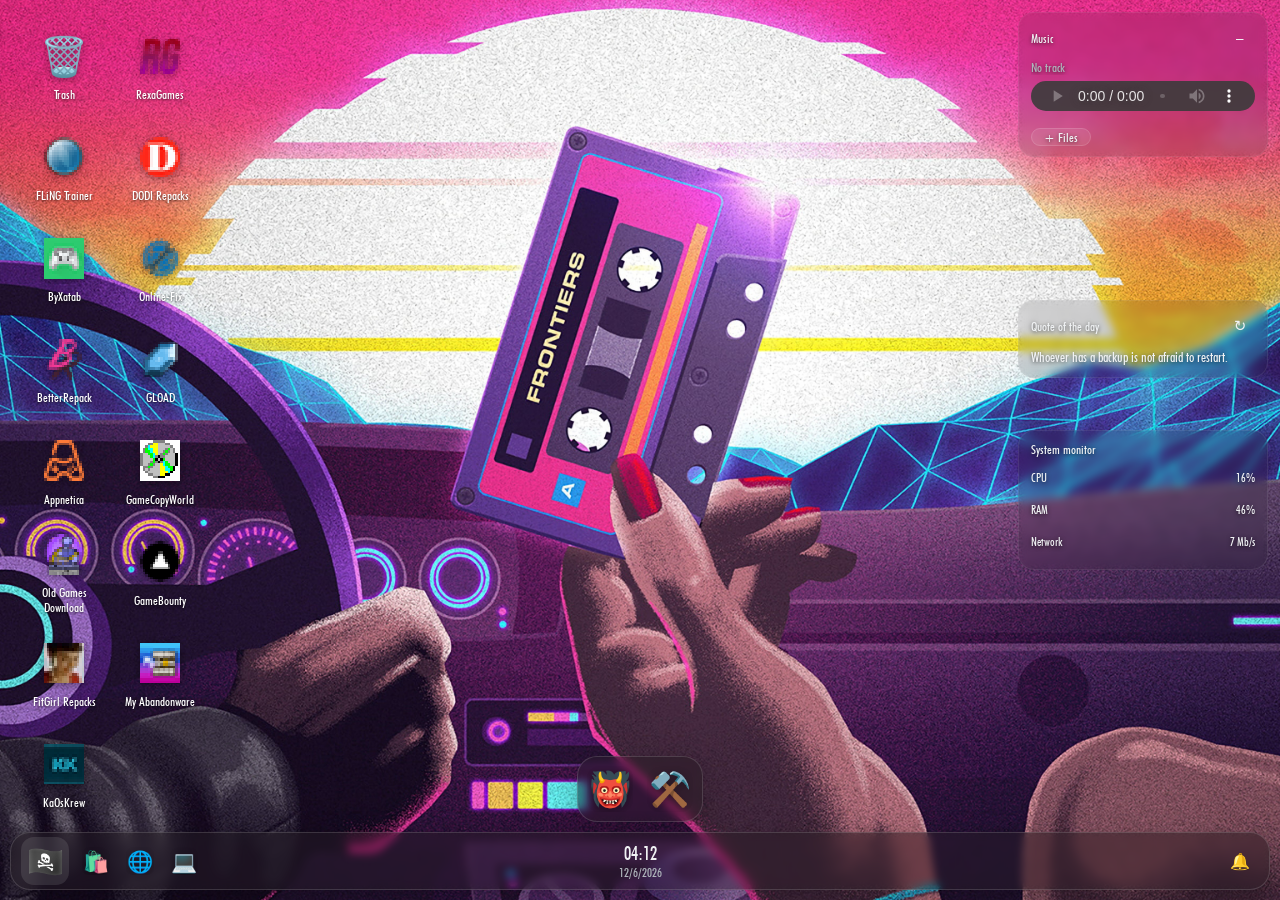
==== commit 7bfc445f: "Deixa só DOOM e Smithing nos jogos Adiciona o Smithing (games/smithing) e remove os minijogos embuti" ====
--- a/index.html
+++ b/index.html
@@ -74,11 +74,6 @@
 <script src="./js/apps/tools.js"></script>
 <script src="./js/apps/hwtest.js"></script>
 <script src="./js/desktop/context-menu.js"></script>
-<script src="./js/games/common.js"></script>
-<script src="./js/games/match.js"></script>
-<script src="./js/games/snake.js"></script>
-<script src="./js/games/mines.js"></script>
-<script src="./js/games/tetris.js"></script>
 <script src="./js/apps/paint.js"></script>
 <script src="./js/apps/terminal.js"></script>
 <script src="./js/system/power.js"></script>
